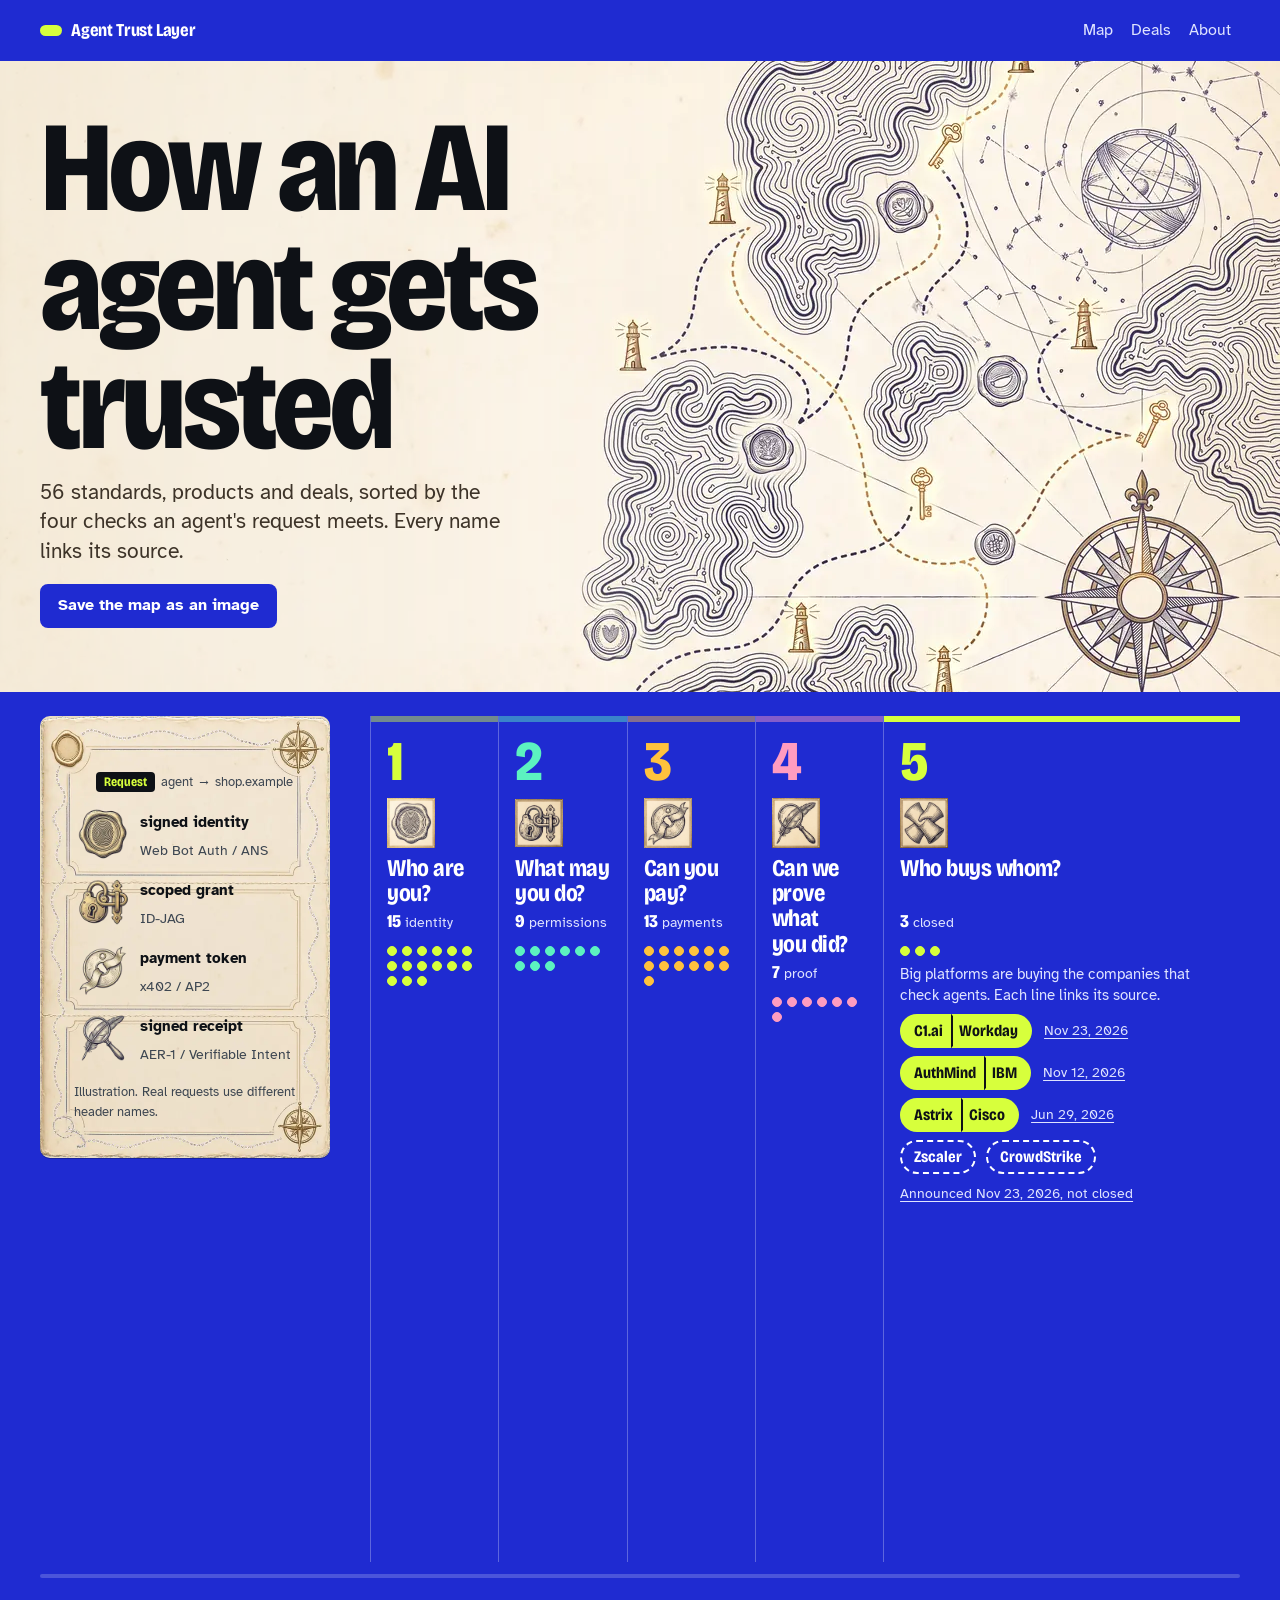
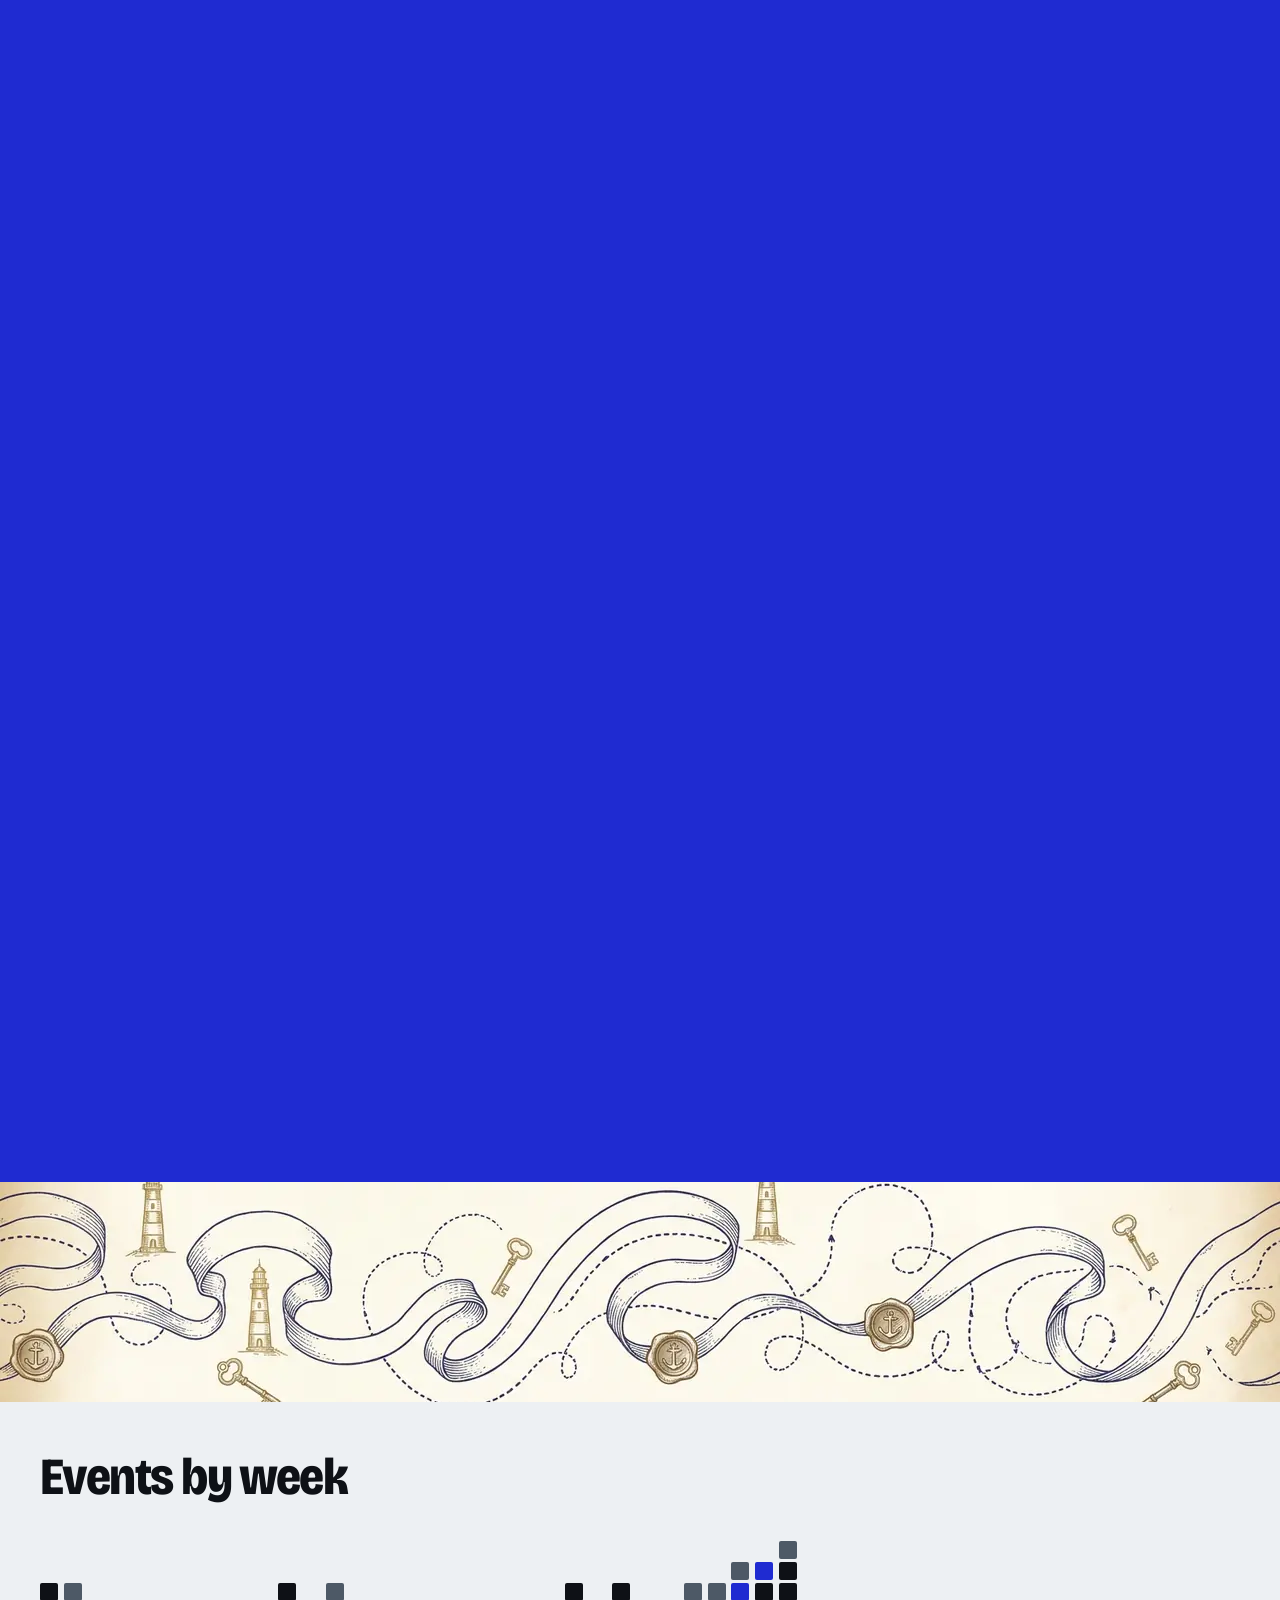
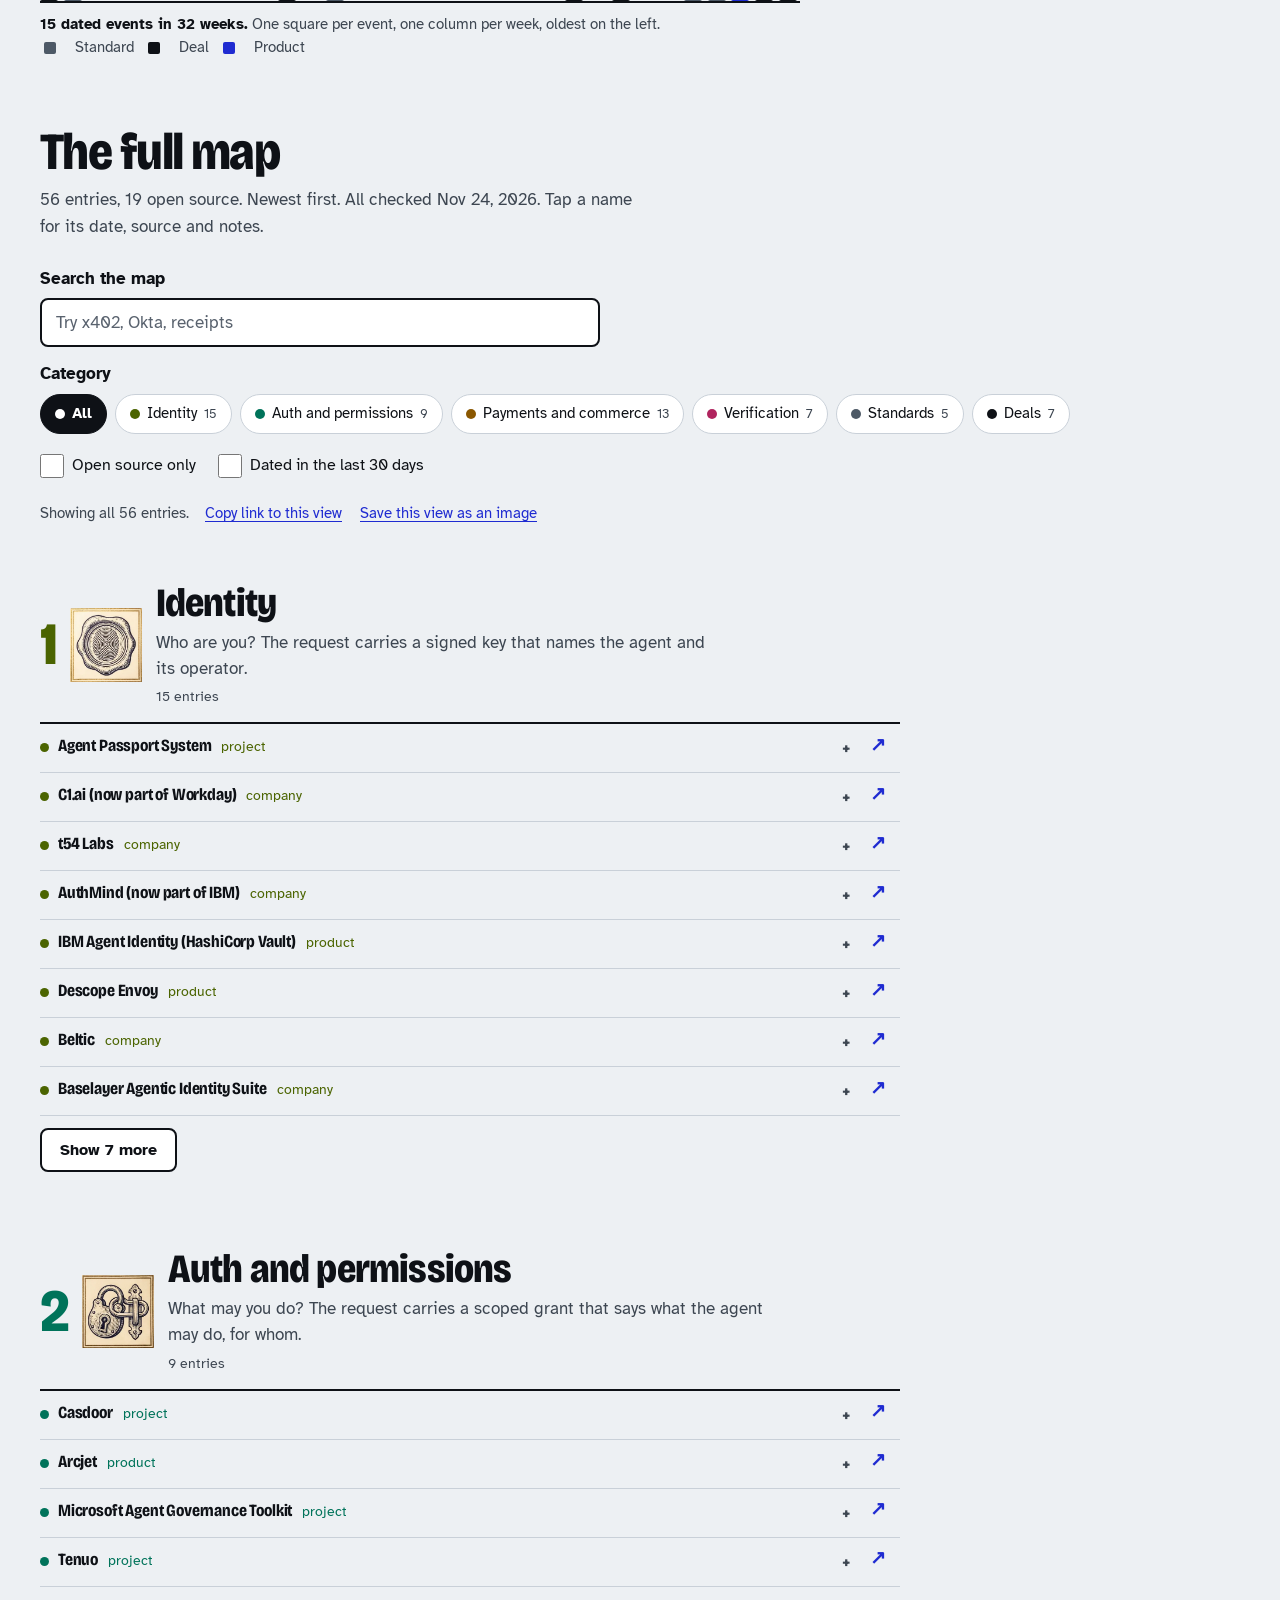
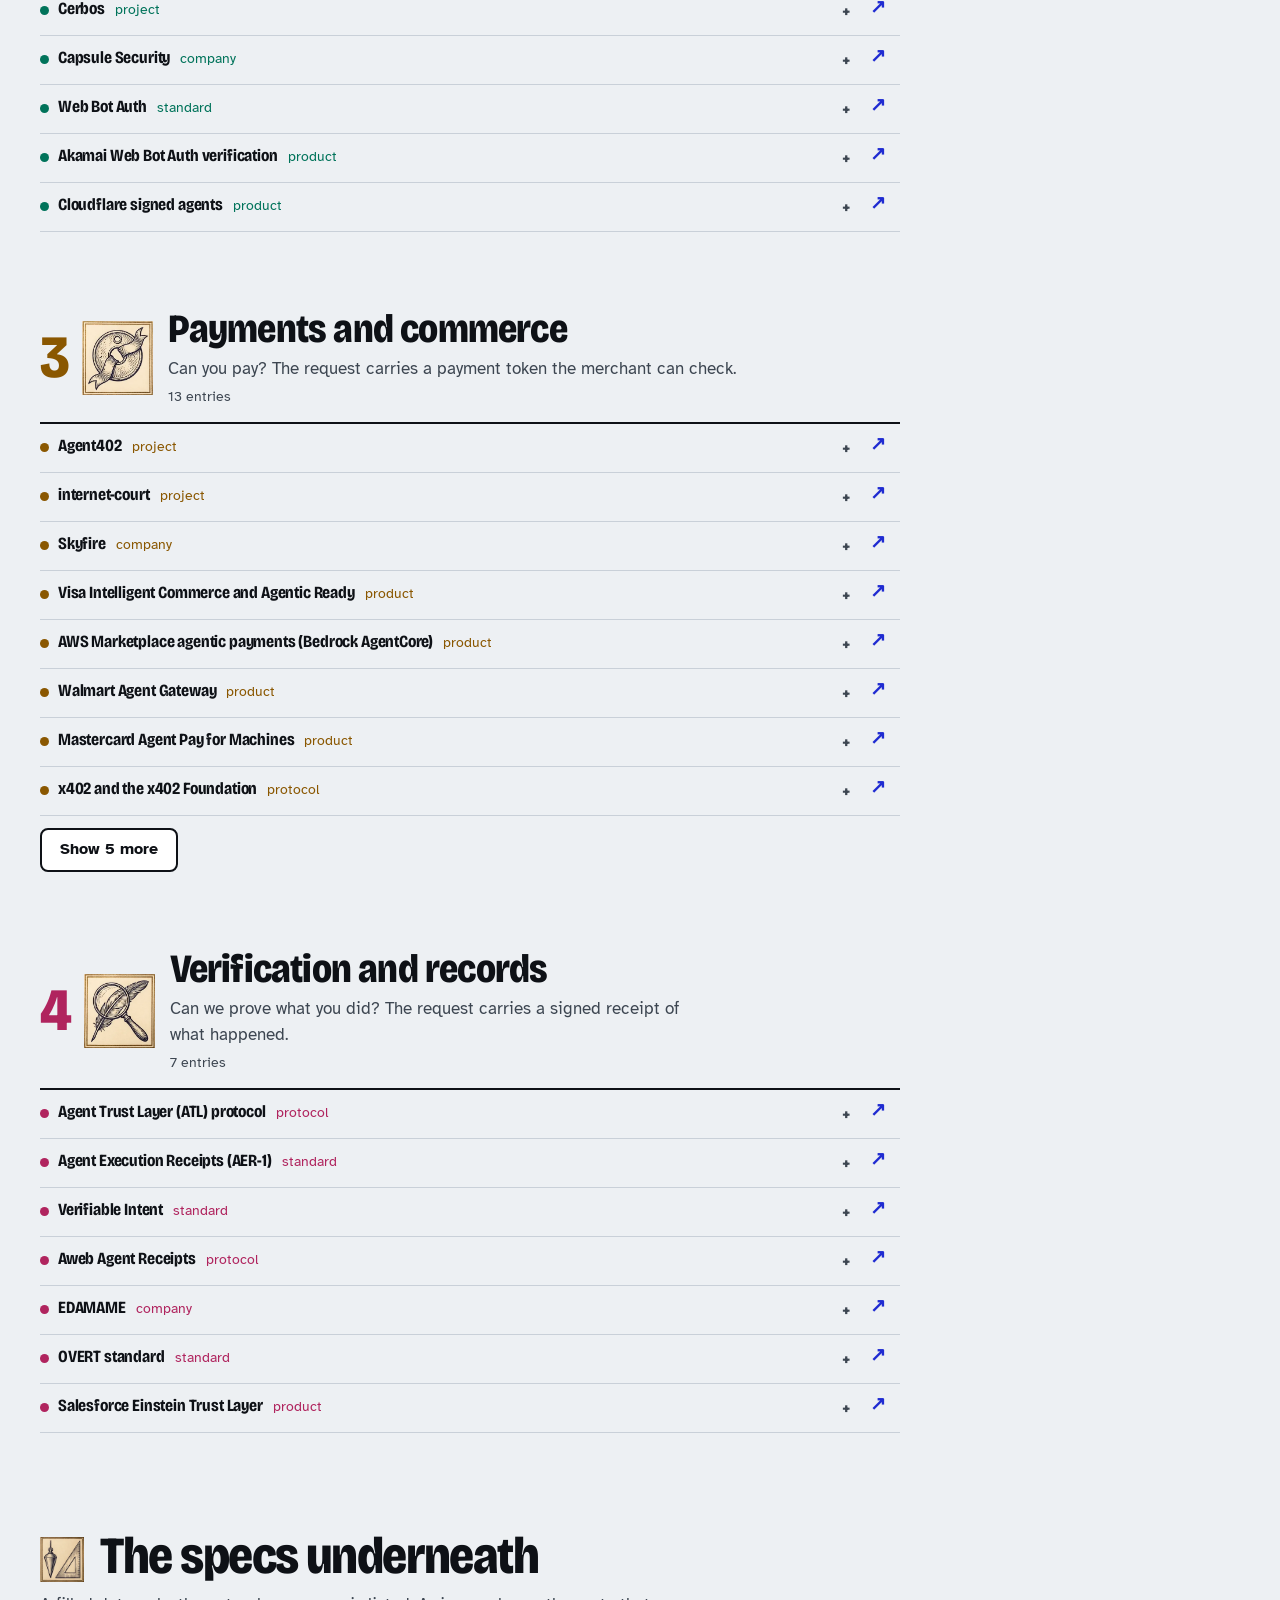
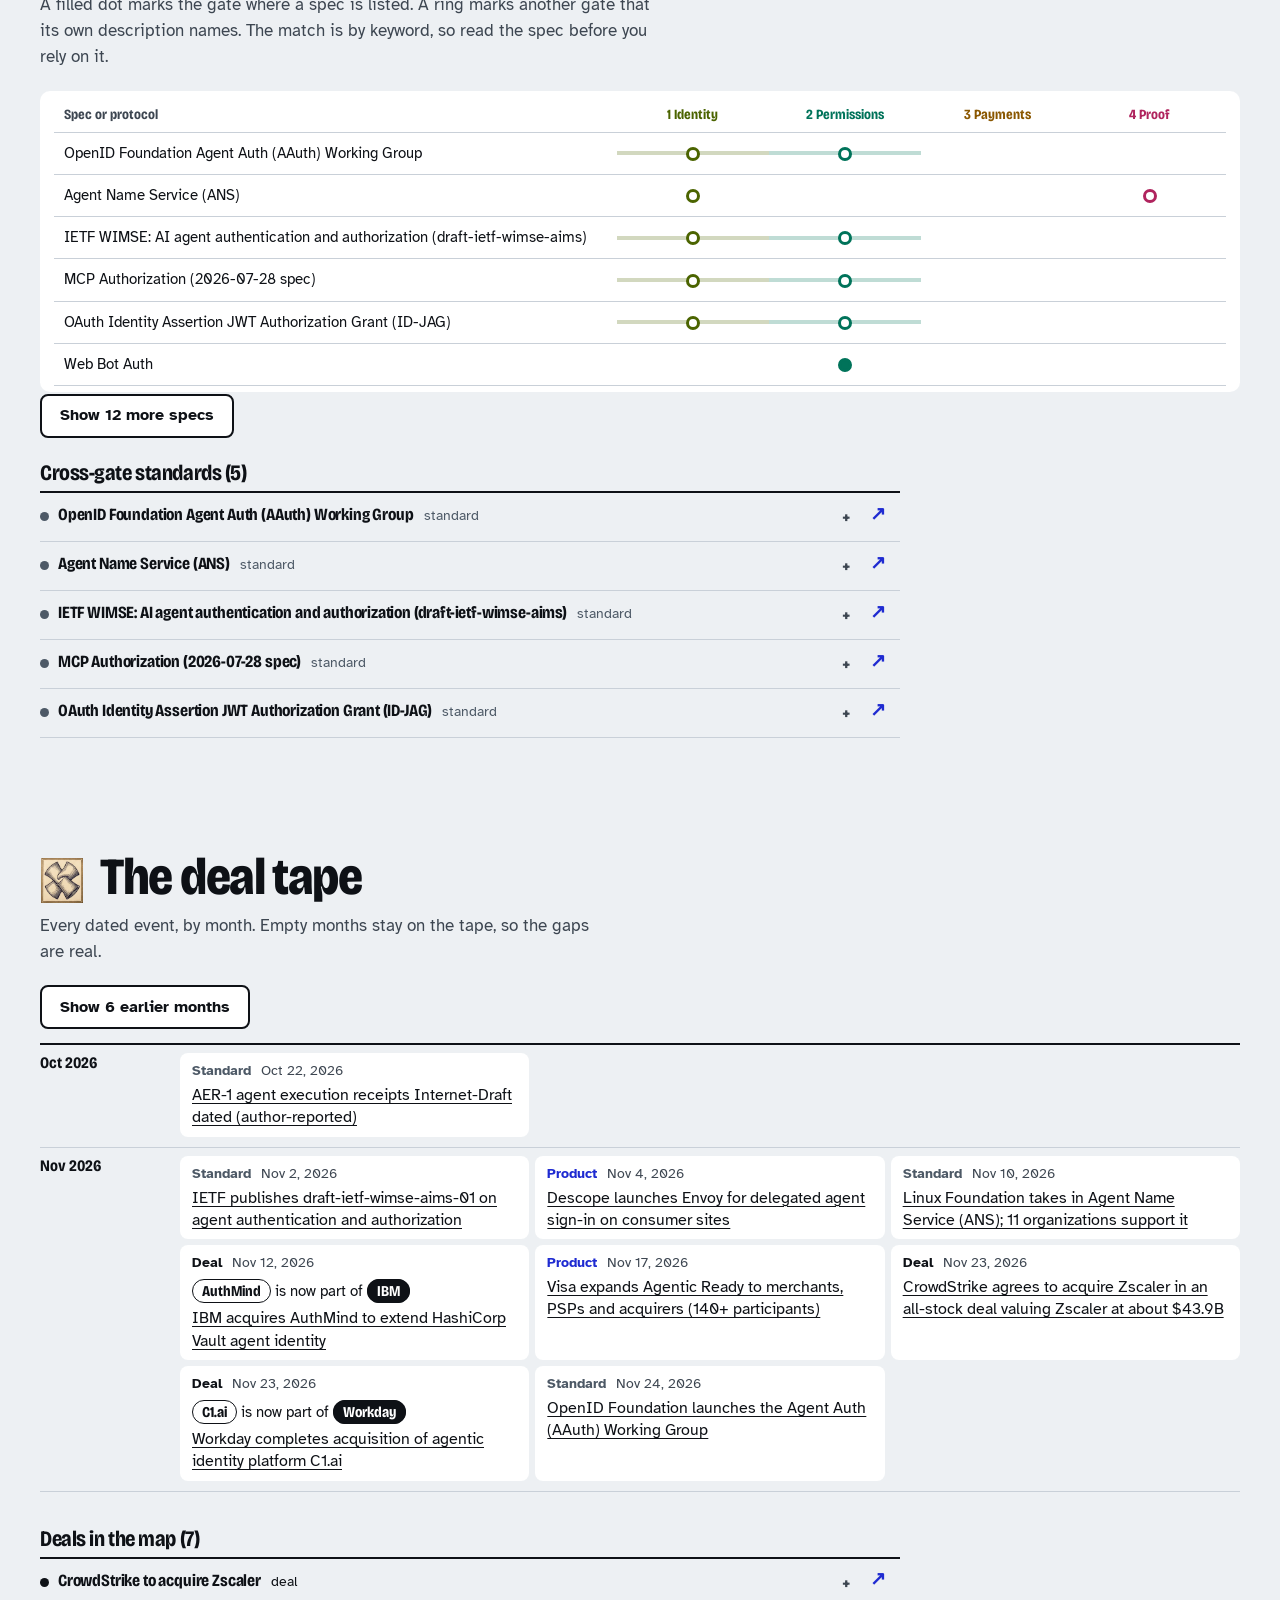
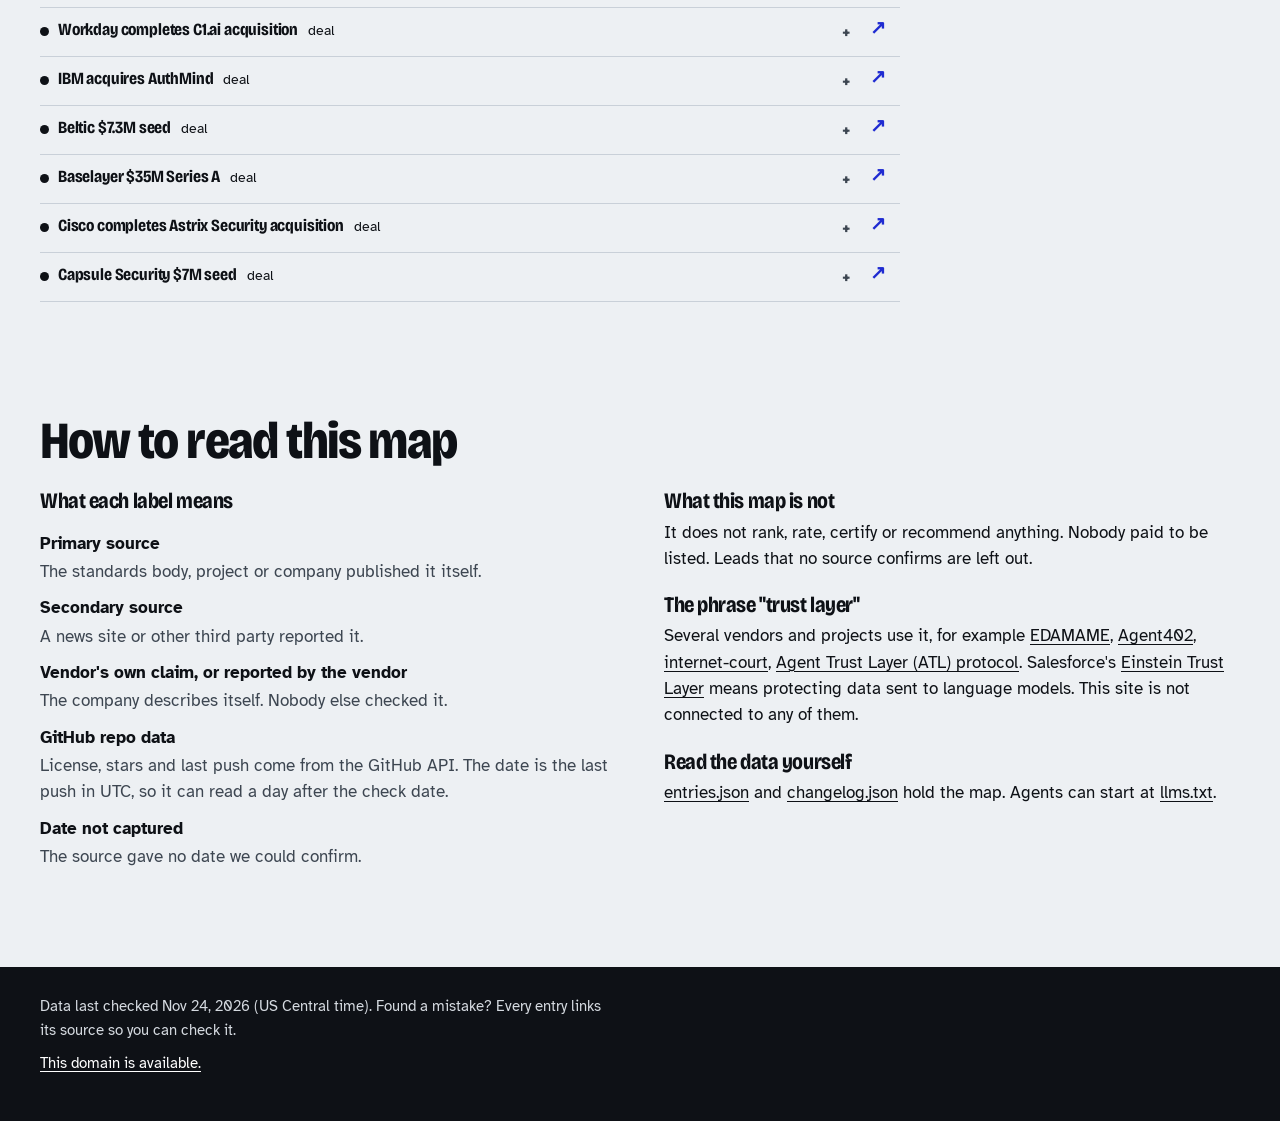
==== docs/index.html @ 21dc94ee "Quality-bar cut: each directory entry is one line (name, short tag, source arrow); dates, notes and " ====
<!doctype html>
<html lang="en">
<head>
<meta charset="utf-8">
<meta name="viewport" content="width=device-width, initial-scale=1">
<link rel="canonical" href="https://agenttrustlayer.com/">
<title>Agent Trust Layer: how an AI agent gets trusted, gate by gate</title>
<meta name="description" content="A sourced, dated map of 56 standards, products, open-source projects and deals for AI agent identity, permissions, payments and verification. Every entry links its source.">
<meta property="og:title" content="Agent Trust Layer: how an AI agent gets trusted">
<meta property="og:description" content="A sourced, dated map of 56 standards, products, open-source projects and deals for AI agent identity, permissions, payments and verification. Every entry links its source.">
<meta property="og:type" content="website">
<meta property="og:url" content="https://agenttrustlayer.com/">
<meta property="og:image" content="https://agenttrustlayer.com/og.jpg">
<meta property="og:image:width" content="1200">
<meta property="og:image:height" content="630">
<meta property="og:image:alt" content="A large ornate brass key lying across a compass rose over a faint chart grid with dotted routes and beacon points.">
<link rel="preload" as="image" href="img/hero.webp" imagesrcset="img/hero-800.webp 800w, img/hero.webp 1280w, img/hero-1920.webp 1920w" imagesizes="100vw">
<meta name="twitter:card" content="summary_large_image">
<meta name="theme-color" content="#1f2bd1">
<link rel="icon" href="data:image/svg+xml,%3Csvg xmlns='http://www.w3.org/2000/svg' viewBox='0 0 16 16'%3E%3Crect width='16' height='16' rx='3' fill='%231f2bd1'/%3E%3Crect x='4' y='6' width='8' height='4' rx='2' fill='%23d7ff3c'/%3E%3C/svg%3E">
<link rel="preload" href="fonts/bricolage.woff2" as="font" type="font/woff2" crossorigin>
<link rel="preload" href="fonts/atkinson-regular.woff2" as="font" type="font/woff2" crossorigin>
<link rel="alternate" type="application/json" href="data/entries.json" title="Map entries">
<link rel="stylesheet" href="style.css">
<script>document.documentElement.classList.add('js');</script>
</head>
<body>
<a class="skip" href="#map">Skip to the full map</a>
<header class="hero">
<nav class="wrap bar" aria-label="Sections"><a class="brand" href="./">Agent Trust Layer</a><span class="navlinks"><a href="#map">Map</a><a href="#deals">Deals</a><a href="#about">About</a></span></nav>
<div class="intro">
<img class="intro-art" src="img/hero.webp" srcset="img/hero-800.webp 800w, img/hero.webp 1280w, img/hero-1920.webp 1920w" sizes="100vw" width="1280" height="714" alt="Antique star-and-sea chart with islands of contour lines, brass keys, wax seals and lighthouses linked by dotted and gold routes, an armillary sphere and compass rose at right." fetchpriority="high" decoding="async">
<div class="wrap intro-copy">
<h1>How an AI agent gets trusted</h1>
<p class="dek">56 standards, products and deals, sorted by the four checks an agent's request meets. Every name links its source.</p>
<p class="hero-cta"><button type="button" class="cardbtn js-card" data-scope="all">Save the map as an image</button></p>
</div>
</div>
<section class="request" id="request" aria-label="One agent request, gate by gate">
<div class="stage" id="stage" data-step="all">
<div class="wrap stage-in">
<div class="ticket" aria-hidden="true">
<p class="t-h"><span class="t-chip">Request</span> <span class="t-path">agent → shop.example</span></p>
<ol class="stamps"><li class="c-id" data-g="1"><img class="s-seal" src="img/seal-identity.webp" width="144" height="144" alt="" decoding="async"><span class="s-k">signed identity</span><span class="s-v">Web Bot Auth / ANS</span></li><li class="c-auth" data-g="2"><img class="s-seal" src="img/seal-grant.webp" width="144" height="144" alt="" decoding="async"><span class="s-k">scoped grant</span><span class="s-v">ID-JAG</span></li><li class="c-pay" data-g="3"><img class="s-seal" src="img/seal-payment.webp" width="144" height="144" alt="" decoding="async"><span class="s-k">payment token</span><span class="s-v">x402 / AP2</span></li><li class="c-ver" data-g="4"><img class="s-seal" src="img/seal-receipt.webp" width="144" height="144" alt="" decoding="async"><span class="s-k">signed receipt</span><span class="s-v">AER-1 / Verifiable Intent</span></li></ol>
<p class="t-note">Illustration. Real requests use different header names.</p>
</div>
<ol class="track">
<li class="g c-id" data-g="1">
<div class="g-head"><span class="g-n" aria-hidden="true">1</span><img class="g-emblem" src="img/emblem-identity.webp" width="48" height="50" alt="" decoding="async"><h2 class="g-q">Who are you?</h2><span class="g-count"><b>15</b> <span>identity</span></span></div>
<ul class="g-dots" aria-hidden="true"><li></li><li></li><li></li><li></li><li></li><li></li><li></li><li></li><li></li><li></li><li></li><li></li><li></li><li></li><li></li></ul>
<div class="g-more"><div class="g-inner">
<p class="g-carry">The request now carries a signed key that names the agent and its operator, for example <a href="#e-web-bot-auth">Web Bot Auth</a> or <a href="#e-agent-name-service-ans">ANS</a>.</p>
<ul class="g-names"><li style="--i:0"><a href="#e-agent-passport-system">Agent Passport System</a></li><li style="--i:1"><a href="#e-c1-ai-now-part-of-workday">C1.ai</a></li><li style="--i:2"><a href="#e-t54-labs">t54 Labs</a></li><li style="--i:3"><a href="#e-authmind-now-part-of-ibm">AuthMind</a></li><li style="--i:4"><a href="#e-ibm-agent-identity-hashicorp-vault">IBM Agent Identity (HashiCorp Vault)</a></li><li style="--i:5"><a href="#e-descope-envoy">Descope Envoy</a></li><li style="--i:6"><a href="#e-beltic">Beltic</a></li><li style="--i:7"><a href="#e-baselayer-agentic-identity-suite">Baselayer Agentic Identity Suite</a></li><li style="--i:8"><a href="#e-astrix-security-now-part-of-cisco">Astrix Security</a></li><li style="--i:9"><a href="#e-solana-agent-registry">Solana Agent Registry</a></li><li style="--i:10"><a href="#e-accountable-agents-framework-aaf">Accountable Agents Framework (AAF)</a></li><li style="--i:11"><a href="#e-agntcy">AGNTCY</a></li><li style="--i:12"><a href="#e-erc-8004-trustless-agents">ERC-8004: Trustless Agents</a></li><li style="--i:13"><a href="#e-kyapay-skyfire">KYAPay (Skyfire)</a></li><li style="--i:14"><a href="#e-okta-for-ai-agents-and-cross-app-access-xaa">Okta for AI Agents and Cross App Access (XAA)</a></li></ul>
</div></div></li>
<li class="g c-auth" data-g="2">
<div class="g-head"><span class="g-n" aria-hidden="true">2</span><img class="g-emblem" src="img/emblem-permissions.webp" width="48" height="50" alt="" decoding="async"><h2 class="g-q">What may you do?</h2><span class="g-count"><b>9</b> <span>permissions</span></span></div>
<ul class="g-dots" aria-hidden="true"><li></li><li></li><li></li><li></li><li></li><li></li><li></li><li></li><li></li></ul>
<div class="g-more"><div class="g-inner">
<p class="g-carry">The request now carries a scoped grant that says what the agent may do, for whom, for example <a href="#e-oauth-identity-assertion-jwt-authorization-grant-id-jag">ID-JAG</a>.</p>
<ul class="g-names"><li style="--i:0"><a href="#e-casdoor">Casdoor</a></li><li style="--i:1"><a href="#e-arcjet">Arcjet</a></li><li style="--i:2"><a href="#e-microsoft-agent-governance-toolkit">Microsoft Agent Governance Toolkit</a></li><li style="--i:3"><a href="#e-tenuo">Tenuo</a></li><li style="--i:4"><a href="#e-cerbos">Cerbos</a></li><li style="--i:5"><a href="#e-capsule-security">Capsule Security</a></li><li style="--i:6"><a href="#e-web-bot-auth">Web Bot Auth</a></li><li style="--i:7"><a href="#e-akamai-web-bot-auth-verification">Akamai Web Bot Auth verification</a></li><li style="--i:8"><a href="#e-cloudflare-signed-agents">Cloudflare signed agents</a></li></ul>
</div></div></li>
<li class="g c-pay" data-g="3">
<div class="g-head"><span class="g-n" aria-hidden="true">3</span><img class="g-emblem" src="img/emblem-payments.webp" width="48" height="50" alt="" decoding="async"><h2 class="g-q">Can you pay?</h2><span class="g-count"><b>13</b> <span>payments</span></span></div>
<ul class="g-dots" aria-hidden="true"><li></li><li></li><li></li><li></li><li></li><li></li><li></li><li></li><li></li><li></li><li></li><li></li><li></li></ul>
<div class="g-more"><div class="g-inner">
<p class="g-carry">The request now carries a payment token the merchant can check, for example <a href="#e-x402-and-the-x402-foundation">x402</a> or <a href="#e-agent-payments-protocol-ap2">AP2</a>.</p>
<ul class="g-names"><li style="--i:0"><a href="#e-agent402">Agent402</a></li><li style="--i:1"><a href="#e-internet-court">internet-court</a></li><li style="--i:2"><a href="#e-skyfire">Skyfire</a></li><li style="--i:3"><a href="#e-visa-intelligent-commerce-and-agentic-ready">Visa Intelligent Commerce and Agentic Ready</a></li><li style="--i:4"><a href="#e-aws-marketplace-agentic-payments-bedrock-agentcore">AWS Marketplace agentic payments (Bedrock AgentCore)</a></li><li style="--i:5"><a href="#e-walmart-agent-gateway">Walmart Agent Gateway</a></li><li style="--i:6"><a href="#e-mastercard-agent-pay-for-machines">Mastercard Agent Pay for Machines</a></li><li style="--i:7"><a href="#e-x402-and-the-x402-foundation">x402 and the x402 Foundation</a></li><li style="--i:8"><a href="#e-agent-payments-protocol-ap2">Agent Payments Protocol (AP2)</a></li><li style="--i:9"><a href="#e-visa-trusted-agent-protocol">Visa Trusted Agent Protocol</a></li><li style="--i:10"><a href="#e-mastercard-agent-pay">Mastercard Agent Pay</a></li><li style="--i:11"><a href="#e-agentic-commerce-protocol-acp">Agentic Commerce Protocol (ACP)</a></li><li style="--i:12"><a href="#e-stripe-shared-payment-tokens">Stripe Shared Payment Tokens</a></li></ul>
</div></div></li>
<li class="g c-ver" data-g="4">
<div class="g-head"><span class="g-n" aria-hidden="true">4</span><img class="g-emblem" src="img/emblem-verification.webp" width="48" height="50" alt="" decoding="async"><h2 class="g-q">Can we prove what you did?</h2><span class="g-count"><b>7</b> <span>proof</span></span></div>
<ul class="g-dots" aria-hidden="true"><li></li><li></li><li></li><li></li><li></li><li></li><li></li></ul>
<div class="g-more"><div class="g-inner">
<p class="g-carry">The request now carries a signed receipt of what happened, for example <a href="#e-agent-execution-receipts-aer-1">AER-1</a> or <a href="#e-verifiable-intent">Verifiable Intent</a>.</p>
<ul class="g-names"><li style="--i:0"><a href="#e-agent-trust-layer-atl-protocol">Agent Trust Layer (ATL) protocol</a></li><li style="--i:1"><a href="#e-agent-execution-receipts-aer-1">Agent Execution Receipts (AER-1)</a></li><li style="--i:2"><a href="#e-verifiable-intent">Verifiable Intent</a></li><li style="--i:3"><a href="#e-aweb-agent-receipts">Aweb Agent Receipts</a></li><li style="--i:4"><a href="#e-edamame">EDAMAME</a></li><li style="--i:5"><a href="#e-overt-standard">OVERT standard</a></li><li style="--i:6"><a href="#e-salesforce-einstein-trust-layer">Salesforce Einstein Trust Layer</a></li></ul>
</div></div></li>
<li class="g g-deal" data-g="5">
<div class="g-head"><span class="g-n" aria-hidden="true">5</span><img class="g-emblem" src="img/emblem-deals.webp" width="48" height="50" alt="" decoding="async"><h2 class="g-q">Who buys whom?</h2><span class="g-count"><b>3</b> <span>closed</span></span></div>
<ul class="g-dots" aria-hidden="true"><li></li><li></li><li></li></ul>
<div class="g-more"><div class="g-inner">
<p class="g-carry">Big platforms are buying the companies that check agents. Each line links its source.</p>
<ol class="merges"><li style="--i:0"><span class="m-pair"><span class="m-from">C1.ai</span><span class="m-to">Workday</span></span><a class="m-src" href="https://newsroom.workday.com/2026-11-23-Workday-Completes-Acquisition-of-C1-ai" rel="noopener">Nov 23, 2026<span class="vh">: Workday completes acquisition of agentic identity platform C1.ai</span></a></li><li style="--i:1"><span class="m-pair"><span class="m-from">AuthMind</span><span class="m-to">IBM</span></span><a class="m-src" href="https://newsroom.ibm.com/blog-ibm-advances-agent-identity-security-with-new-vault-capabilities" rel="noopener">Nov 12, 2026<span class="vh">: IBM acquires AuthMind to extend HashiCorp Vault agent identity</span></a></li><li style="--i:2"><span class="m-pair"><span class="m-from">Astrix</span><span class="m-to">Cisco</span></span><a class="m-src" href="https://nhigovernance.com/news/2026/cisco-astrix-and-sailpoint-entro-close-on-same-day.html" rel="noopener">Jun 29, 2026<span class="vh">: Cisco closes its acquisition of Astrix Security</span></a></li>
<li class="pending"><span class="m-pair"><span class="m-from">Zscaler</span><span class="m-to">CrowdStrike</span></span><a class="m-src" href="https://www.crowdstrike.com/en-us/press-releases/crowdstrike-to-acquire-zscaler-bringing-network-security-and-zero-trust-to-the-falcon-platform/" rel="noopener">Announced Nov 23, 2026, not closed<span class="vh">: CrowdStrike agrees to acquire Zscaler in an all-stock deal valuing Zscaler at about $43.9B</span></a></li></ol>
</div></div></li>
</ol>
<div class="meter" aria-hidden="true"><span></span></div>
</div>
</div>
<div class="steps" aria-hidden="true"><div class="step" data-step="1"></div><div class="step" data-step="2"></div><div class="step" data-step="3"></div><div class="step" data-step="4"></div><div class="step" data-step="5"></div></div>
</section>
</header>

<div class="map-banner-wrap">
<img class="map-banner" src="img/banner.webp" srcset="img/banner-800.webp 800w, img/banner.webp 1280w, img/banner-1600.webp 1584w" sizes="100vw" width="1280" height="364" alt="A ribbon of dotted sea routes winding past tiny lighthouses, brass keys and anchor wax seals on cream vellum." loading="lazy" decoding="async">
</div>

<main id="map">
<section class="wrap week" aria-labelledby="week-h">
<h2 id="week-h">Events by week</h2>
<figure class="pace">
<ol class="weeks" aria-hidden="true"><li><span class="sq c-deal"></span></li><li><span class="sq c-std"></span></li><li></li><li></li><li></li><li></li><li></li><li></li><li></li><li></li><li><span class="sq c-deal"></span></li><li></li><li><span class="sq c-std"></span></li><li></li><li></li><li></li><li></li><li></li><li></li><li></li><li></li><li></li><li><span class="sq c-deal"></span></li><li></li><li><span class="sq c-deal"></span></li><li></li><li></li><li><span class="sq c-std"></span></li><li><span class="sq c-std"></span></li><li><span class="sq c-prod"></span><span class="sq c-std"></span></li><li><span class="sq c-deal"></span><span class="sq c-prod"></span></li><li><span class="sq c-deal"></span><span class="sq c-deal"></span><span class="sq c-std"></span></li></ol>
<figcaption><b>15 dated events in 32 weeks.</b> One square per event, one column per week, oldest on the left. <span class="legend"><span class="sq c-std"></span>Standard <span class="sq c-deal"></span>Deal <span class="sq c-prod"></span>Product</span></figcaption>
</figure>
</section>

<div class="wrap full-h"><h2>The full map</h2><p class="lede">56 entries, 19 open source. Newest first. All checked Nov 24, 2026. Tap a name for its date, source and notes.</p></div>
<form class="wrap tools" role="search" aria-label="Filter the map" onsubmit="return false">
<div class="search"><label for="q">Search the map</label><input id="q" name="q" type="search" autocomplete="off" placeholder="Try x402, Okta, receipts"></div>
<fieldset class="chips"><legend>Category</legend>
<label class="chip on"><input type="radio" name="cat" value="" checked> All</label>
<label class="chip c-id"><input type="radio" name="cat" value="identity"> Identity <span class="n">15</span></label>
<label class="chip c-auth"><input type="radio" name="cat" value="auth/permissions"> Auth and permissions <span class="n">9</span></label>
<label class="chip c-pay"><input type="radio" name="cat" value="payments/commerce"> Payments and commerce <span class="n">13</span></label>
<label class="chip c-ver"><input type="radio" name="cat" value="verification"> Verification <span class="n">7</span></label>
<label class="chip c-std"><input type="radio" name="cat" value="standards"> Standards <span class="n">5</span></label>
<label class="chip c-deal"><input type="radio" name="cat" value="deals"> Deals <span class="n">7</span></label>
</fieldset>
<div class="toggles">
<label class="tog"><input type="checkbox" name="os" value="1"> Open source only</label>
<label class="tog"><input type="checkbox" name="recent" value="1"> Dated in the last 30 days</label>
</div>
<p class="status"><span id="status" aria-live="polite">Showing all 56 entries.</span> <button type="button" class="linkbtn" id="share">Copy link to this view</button> <button type="button" class="linkbtn js-card" data-scope="view">Save this view as an image</button> <button type="button" class="linkbtn js-clear" hidden>Clear filters</button></p>
<div class="none-all" id="none-all" hidden><img class="empty-chart" src="img/empty-chart-440.webp" srcset="img/empty-chart-440.webp 440w, img/empty-chart-1024.webp 1024w" sizes="(min-width: 700px) 160px, 30vw" width="1024" height="1024" alt="A small compass at rest on a cream chart, with a dotted course and no compass letters." decoding="async"><p>Nothing matches <b id="none-q"></b>. Check the spelling or <button type="button" class="linkbtn js-clear">clear filters</button>.</p></div>
</form>

<div class="wrap gates">
<section class="gate c-id" id="gate-1" data-gate="1" aria-labelledby="gate-1-h">
<div class="gate-head"><p class="gate-num" aria-hidden="true">1</p><img class="gate-emblem" src="img/emblem-identity.webp" width="72" height="74" alt="" decoding="async"><div><h2 id="gate-1-h">Identity</h2>
<p class="gate-sub">Who are you? The request carries a signed key that names the agent and its operator.</p>
<p class="count" aria-live="polite"><span class="shown">15</span> entries</p></div></div>
<ol class="entries " id="list-1" data-cap="8"><li class="entry c-id" id="e-agent-passport-system" data-cat="identity" data-os="1" data-day="2026-11-24" data-text="agent passport system open protocol and typescript sdk for agent identity, scoped delegation, enforcement before the action and signed receipts. project identity date is last push (github api, read 2026-11-24). apache-2.0, 67 stars. github repo data">
<details><summary><span class="e-name">Agent Passport System</span> <span class="e-kind">project</span></summary>
<div class="e-body"><p>Open protocol and TypeScript SDK for agent identity, scoped delegation, enforcement before the action and signed receipts.</p><p class="e-note"><b>Note.</b> Date is last push (GitHub API, read 2026-11-24). Apache-2.0, 67 stars.</p>
<p class="e-meta"><span class="when">Dated Nov 24, 2026</span><span>checked Nov 24, 2026</span><a class="src" href="https://github.com/agent-passport-system/agent-passport-system" rel="noopener">GitHub repo data<span class="vh">, source on github.com</span></a><span class="tag tag-os">Open source</span></p>
<p class="e-links"><a href="https://agent-passport.org/" rel="noopener">Project page (agent-passport.org)</a> <span class="sep" aria-hidden="true">/</span> <a href="#e-agent-passport-system" class="permalink" data-id="agent-passport-system">Link to this entry</a></p></div></details>
<a class="e-ico" href="https://github.com/agent-passport-system/agent-passport-system" rel="noopener" aria-label="Source for Agent Passport System, on github.com"><span aria-hidden="true">↗</span></a></li>
<li class="entry c-id" id="e-c1-ai-now-part-of-workday" data-cat="identity" data-os="0" data-day="2026-11-23" data-text="c1.ai (now part of workday) agentic identity platform for people and ai agents; workday completed its acquisition on nov 23, 2026. company identity  primary source">
<details><summary><span class="e-name">C1.ai (now part of Workday)</span> <span class="e-kind">company</span></summary>
<div class="e-body"><p>Agentic identity platform for people and AI agents; Workday completed its acquisition on Nov 23, 2026.</p>
<p class="e-meta"><span class="when">Dated Nov 23, 2026</span><span>checked Nov 24, 2026</span><a class="src" href="https://newsroom.workday.com/2026-11-23-Workday-Completes-Acquisition-of-C1-ai" rel="noopener">Primary source<span class="vh">, source on newsroom.workday.com</span></a><span class="tag">Not open source</span></p>
<p class="e-links"><a href="#e-c1-ai-now-part-of-workday" class="permalink" data-id="c1-ai-now-part-of-workday">Link to this entry</a></p></div></details>
<a class="e-ico" href="https://newsroom.workday.com/2026-11-23-Workday-Completes-Acquisition-of-C1-ai" rel="noopener" aria-label="Source for C1.ai (now part of Workday), on newsroom.workday.com"><span aria-hidden="true">↗</span></a></li>
<li class="entry c-id" id="e-t54-labs" data-cat="identity" data-os="0" data-day="2026-11-22" data-text="t54 labs identity, risk and compliance infrastructure for agents that transact; reported $5m seed (feb 2026) co-led by anagram, pl capital and franklin templeton. company identity funding details come from the wetheflywheel survey, which says it checked each round against the announcement; the primary announcement was not opened. secondary source">
<details><summary><span class="e-name">t54 Labs</span> <span class="e-kind">company</span></summary>
<div class="e-body"><p>Identity, risk and compliance infrastructure for agents that transact; reported $5M seed (Feb 2026) co-led by Anagram, PL Capital and Franklin Templeton.</p><p class="e-note"><b>Note.</b> Funding details come from the wetheflywheel survey, which says it checked each round against the announcement; the primary announcement was not opened.</p>
<p class="e-meta"><span class="when">Dated Nov 22, 2026</span><span>checked Nov 24, 2026</span><a class="src" href="https://wetheflywheel.com/en/agentic-commerce/know-your-agent/" rel="noopener">Secondary source<span class="vh">, source on wetheflywheel.com</span></a><span class="tag">Not open source</span></p>
<p class="e-links"><a href="https://www.t54.ai/" rel="noopener">Project page (t54.ai)</a> <span class="sep" aria-hidden="true">/</span> <a href="#e-t54-labs" class="permalink" data-id="t54-labs">Link to this entry</a></p></div></details>
<a class="e-ico" href="https://wetheflywheel.com/en/agentic-commerce/know-your-agent/" rel="noopener" aria-label="Source for t54 Labs, on wetheflywheel.com"><span aria-hidden="true">↗</span></a></li>
<li class="entry c-id" id="e-authmind-now-part-of-ibm" data-cat="identity" data-os="0" data-day="2026-11-12" data-text="authmind (now part of ibm) identity observability company that maps how human, machine and agent identities use credentials; acquired by ibm in november 2026. company identity  primary source">
<details><summary><span class="e-name">AuthMind (now part of IBM)</span> <span class="e-kind">company</span></summary>
<div class="e-body"><p>Identity observability company that maps how human, machine and agent identities use credentials; acquired by IBM in November 2026.</p>
<p class="e-meta"><span class="when">Dated Nov 12, 2026</span><span>checked Nov 24, 2026</span><a class="src" href="https://www.authmind.com/blogs/authmind-joins-ibm-to-build-the-future-of-agentic-ai-identity-security" rel="noopener">Primary source<span class="vh">, source on authmind.com</span></a><span class="tag">Not open source</span></p>
<p class="e-links"><a href="https://www.authmind.com/" rel="noopener">Project page (authmind.com)</a> <span class="sep" aria-hidden="true">/</span> <a href="#e-authmind-now-part-of-ibm" class="permalink" data-id="authmind-now-part-of-ibm">Link to this entry</a></p></div></details>
<a class="e-ico" href="https://www.authmind.com/blogs/authmind-joins-ibm-to-build-the-future-of-agentic-ai-identity-security" rel="noopener" aria-label="Source for AuthMind (now part of IBM), on authmind.com"><span aria-hidden="true">↗</span></a></li>
<li class="entry c-id" id="e-ibm-agent-identity-hashicorp-vault" data-cat="identity" data-os="0" data-day="2026-11-12" data-text="ibm agent identity (hashicorp vault) ibm&#39;s approach to registering agents, delegating authority, authorizing access and auditing agent actions on hashicorp vault, extended by the authmind acquisition. product identity  primary source">
<details><summary><span class="e-name">IBM Agent Identity (HashiCorp Vault)</span> <span class="e-kind">product</span></summary>
<div class="e-body"><p>IBM&#39;s approach to registering agents, delegating authority, authorizing access and auditing agent actions on HashiCorp Vault, extended by the AuthMind acquisition.</p>
<p class="e-meta"><span class="when">Dated Nov 12, 2026</span><span>checked Nov 24, 2026</span><a class="src" href="https://newsroom.ibm.com/blog-ibm-advances-agent-identity-security-with-new-vault-capabilities" rel="noopener">Primary source<span class="vh">, source on newsroom.ibm.com</span></a><span class="tag">Not open source</span></p>
<p class="e-links"><a href="#e-ibm-agent-identity-hashicorp-vault" class="permalink" data-id="ibm-agent-identity-hashicorp-vault">Link to this entry</a></p></div></details>
<a class="e-ico" href="https://newsroom.ibm.com/blog-ibm-advances-agent-identity-security-with-new-vault-capabilities" rel="noopener" aria-label="Source for IBM Agent Identity (HashiCorp Vault), on newsroom.ibm.com"><span aria-hidden="true">↗</span></a></li>
<li class="entry c-id" id="e-descope-envoy" data-cat="identity" data-os="0" data-day="2026-11-04" data-text="descope envoy delegated sign-in path for personal ai agents on consumer sites, with granular permissions and out-of-band approval; launch partners include gofundme, you.com, goodrx and composio. product identity  primary source">
<details><summary><span class="e-name">Descope Envoy</span> <span class="e-kind">product</span></summary>
<div class="e-body"><p>Delegated sign-in path for personal AI agents on consumer sites, with granular permissions and out-of-band approval; launch partners include GoFundMe, You.com, GoodRx and Composio.</p>
<p class="e-meta"><span class="when">Dated Nov 4, 2026</span><span>checked Nov 24, 2026</span><a class="src" href="https://www.descope.com/press-release/envoy" rel="noopener">Primary source<span class="vh">, source on descope.com</span></a><span class="tag">Not open source</span></p>
<p class="e-links"><a href="#e-descope-envoy" class="permalink" data-id="descope-envoy">Link to this entry</a></p></div></details>
<a class="e-ico" href="https://www.descope.com/press-release/envoy" rel="noopener" aria-label="Source for Descope Envoy, on descope.com"><span aria-hidden="true">↗</span></a></li>
<li class="entry c-id" id="e-beltic" data-cat="identity" data-os="0" data-day="2026-09-30" data-text="beltic know your agent platform that verifies agents visiting a business and checks actions against the business&#39;s rules; $7.3m seed led by norwest. company identity  primary source">
<details><summary><span class="e-name">Beltic</span> <span class="e-kind">company</span></summary>
<div class="e-body"><p>Know Your Agent platform that verifies agents visiting a business and checks actions against the business&#39;s rules; $7.3M seed led by Norwest.</p>
<p class="e-meta"><span class="when">Dated Sep 30, 2026</span><span>checked Nov 24, 2026</span><a class="src" href="https://www.streetinsider.com/PRNewswire/Beltic+Emerges+from+Stealth+to+Secure+Autonomous+Agent+Transactions+at+Scale/27126763.html" rel="noopener">Primary source<span class="vh">, source on streetinsider.com</span></a><span class="tag">Not open source</span></p>
<p class="e-links"><a href="https://www.beltic.com/" rel="noopener">Project page (beltic.com)</a> <span class="sep" aria-hidden="true">/</span> <a href="#e-beltic" class="permalink" data-id="beltic">Link to this entry</a></p></div></details>
<a class="e-ico" href="https://www.streetinsider.com/PRNewswire/Beltic+Emerges+from+Stealth+to+Secure+Autonomous+Agent+Transactions+at+Scale/27126763.html" rel="noopener" aria-label="Source for Beltic, on streetinsider.com"><span aria-hidden="true">↗</span></a></li>
<li class="entry c-id" id="e-baselayer-agentic-identity-suite" data-cat="identity" data-os="0" data-day="2026-09-22" data-text="baselayer agentic identity suite business-identity company that added know your agent, counterparty verification and a trusted registry for agents; raised a $35m series a led by m13. company identity  primary source">
<details><summary><span class="e-name">Baselayer Agentic Identity Suite</span> <span class="e-kind">company</span></summary>
<div class="e-body"><p>Business-identity company that added Know Your Agent, Counterparty Verification and a Trusted Registry for agents; raised a $35M Series A led by M13.</p>
<p class="e-meta"><span class="when">Dated Sep 22, 2026</span><span>checked Nov 24, 2026</span><a class="src" href="https://news.crunchbase.com/ai/verifying-ai-agents-baselayer-35m-raise/" rel="noopener">Primary source<span class="vh">, source on news.crunchbase.com</span></a><span class="tag">Not open source</span></p>
<p class="e-links"><a href="https://baselayer.com/" rel="noopener">Project page (baselayer.com)</a> <span class="sep" aria-hidden="true">/</span> <a href="#e-baselayer-agentic-identity-suite" class="permalink" data-id="baselayer-agentic-identity-suite">Link to this entry</a></p></div></details>
<a class="e-ico" href="https://news.crunchbase.com/ai/verifying-ai-agents-baselayer-35m-raise/" rel="noopener" aria-label="Source for Baselayer Agentic Identity Suite, on news.crunchbase.com"><span aria-hidden="true">↗</span></a></li>
<li class="entry c-id over" id="e-astrix-security-now-part-of-cisco" data-cat="identity" data-os="0" data-day="2026-06-29" data-text="astrix security (now part of cisco) security for ai agents and non-human identities (service accounts, api keys, oauth tokens); acquisition closed by cisco on june 29, 2026. company identity closing date from nhi governance; cisco&#39;s own announcement page (blogs.cisco.com) exists but was not opened. reported price (~$400m, calcalist) is not asserted here. secondary source">
<details><summary><span class="e-name">Astrix Security (now part of Cisco)</span> <span class="e-kind">company</span></summary>
<div class="e-body"><p>Security for AI agents and non-human identities (service accounts, API keys, OAuth tokens); acquisition closed by Cisco on June 29, 2026.</p><p class="e-note"><b>Note.</b> Closing date from NHI Governance; Cisco&#39;s own announcement page (blogs.cisco.com) exists but was not opened. Reported price (~$400M, Calcalist) is not asserted here.</p>
<p class="e-meta"><span class="when">Dated Jun 29, 2026</span><span>checked Nov 24, 2026</span><a class="src" href="https://nhigovernance.com/news/2026/cisco-astrix-and-sailpoint-entro-close-on-same-day.html" rel="noopener">Secondary source<span class="vh">, source on nhigovernance.com</span></a><span class="tag">Not open source</span></p>
<p class="e-links"><a href="https://astrix.security/" rel="noopener">Project page (astrix.security)</a> <span class="sep" aria-hidden="true">/</span> <a href="#e-astrix-security-now-part-of-cisco" class="permalink" data-id="astrix-security-now-part-of-cisco">Link to this entry</a></p></div></details>
<a class="e-ico" href="https://nhigovernance.com/news/2026/cisco-astrix-and-sailpoint-entro-close-on-same-day.html" rel="noopener" aria-label="Source for Astrix Security (now part of Cisco), on nhigovernance.com"><span aria-hidden="true">↗</span></a></li>
<li class="entry c-id over" id="e-solana-agent-registry" data-cat="identity" data-os="1" data-day="2026-03-03" data-text="solana agent registry solana&#39;s implementation of erc-8004 identity, reputation and verification registries for agents. project identity reported by chaincatcher via kucoin; primary solana post not opened. secondary source">
<details><summary><span class="e-name">Solana Agent Registry</span> <span class="e-kind">project</span></summary>
<div class="e-body"><p>Solana&#39;s implementation of ERC-8004 identity, reputation and verification registries for agents.</p><p class="e-note"><b>Note.</b> Reported by ChainCatcher via KuCoin; primary Solana post not opened.</p>
<p class="e-meta"><span class="when">Dated Mar 3, 2026</span><span>checked Nov 24, 2026</span><a class="src" href="https://www.kucoin.com/news/flash/solana-launches-ai-agent-trust-layer-agent-registry" rel="noopener">Secondary source<span class="vh">, source on kucoin.com</span></a><span class="tag tag-os">Open source</span></p>
<p class="e-links"><a href="#e-solana-agent-registry" class="permalink" data-id="solana-agent-registry">Link to this entry</a></p></div></details>
<a class="e-ico" href="https://www.kucoin.com/news/flash/solana-launches-ai-agent-trust-layer-agent-registry" rel="noopener" aria-label="Source for Solana Agent Registry, on kucoin.com"><span aria-hidden="true">↗</span></a></li>
<li class="entry c-id over" id="e-accountable-agents-framework-aaf" data-cat="identity" data-os="0" data-day="" data-text="accountable agents framework (aaf) proposed blueprint for privacy-preserving, directory-issued agent ids that tie an agent to an accountable person or organization; a paper, not a deployed service. standard identity paper exists and was read via search summary. a nov 24, 2026 launch date appears only in an x trending summary, so it is not used here. primary source, paper; date unverified">
<details><summary><span class="e-name">Accountable Agents Framework (AAF)</span> <span class="e-kind">standard</span></summary>
<div class="e-body"><p>Proposed blueprint for privacy-preserving, directory-issued agent IDs that tie an agent to an accountable person or organization; a paper, not a deployed service.</p><p class="e-note"><b>Note.</b> Paper exists and was read via search summary. A Nov 24, 2026 launch date appears only in an X trending summary, so it is NOT used here.</p>
<p class="e-meta"><span class="when nodate">date not captured</span><span>checked Nov 24, 2026</span><a class="src" href="https://www.accountableagents.ai/paper.pdf" rel="noopener">Primary source, paper; date unverified<span class="vh">, source on accountableagents.ai</span></a></p>
<p class="e-links"><a href="https://www.accountableagents.ai/" rel="noopener">Project page (accountableagents.ai)</a> <span class="sep" aria-hidden="true">/</span> <a href="#e-accountable-agents-framework-aaf" class="permalink" data-id="accountable-agents-framework-aaf">Link to this entry</a></p></div></details>
<a class="e-ico" href="https://www.accountableagents.ai/paper.pdf" rel="noopener" aria-label="Source for Accountable Agents Framework (AAF), on accountableagents.ai"><span aria-hidden="true">↗</span></a></li>
<li class="entry c-id over" id="e-agntcy" data-cat="identity" data-os="1" data-day="" data-text="agntcy linux foundation project for agent discovery (directory), identity, messaging and observability; directory and identity are apache-2.0. project identity lf press date not captured; repos agntcy/dir (last push 2026-11-24) and agntcy/identity (2026-10-07). primary source">
<details><summary><span class="e-name">AGNTCY</span> <span class="e-kind">project</span></summary>
<div class="e-body"><p>Linux Foundation project for agent discovery (Directory), identity, messaging and observability; Directory and Identity are Apache-2.0.</p><p class="e-note"><b>Note.</b> LF press date not captured; repos agntcy/dir (last push 2026-11-24) and agntcy/identity (2026-10-07).</p>
<p class="e-meta"><span class="when nodate">date not captured</span><span>checked Nov 24, 2026</span><a class="src" href="https://www.linuxfoundation.org/press/linux-foundation-welcomes-the-agntcy-project-to-standardize-open-multi-agent-system-infrastructure-and-break-down-ai-agent-silos" rel="noopener">Primary source<span class="vh">, source on linuxfoundation.org</span></a><span class="tag tag-os">Open source</span></p>
<p class="e-links"><a href="https://github.com/agntcy/dir" rel="noopener">Project page (github.com)</a> <span class="sep" aria-hidden="true">/</span> <a href="#e-agntcy" class="permalink" data-id="agntcy">Link to this entry</a></p></div></details>
<a class="e-ico" href="https://www.linuxfoundation.org/press/linux-foundation-welcomes-the-agntcy-project-to-standardize-open-multi-agent-system-infrastructure-and-break-down-ai-agent-silos" rel="noopener" aria-label="Source for AGNTCY, on linuxfoundation.org"><span aria-hidden="true">↗</span></a></li>
<li class="entry c-id over" id="e-erc-8004-trustless-agents" data-cat="identity" data-os="1" data-day="" data-text="erc-8004: trustless agents ethereum standard defining on-chain identity, reputation and validation registries so agents can be discovered and assessed across organizations. standard identity publish date not captured. the 8004.org learn page notes the validation registry was not yet available when read; status may have changed. primary source">
<details><summary><span class="e-name">ERC-8004: Trustless Agents</span> <span class="e-kind">standard</span></summary>
<div class="e-body"><p>Ethereum standard defining on-chain Identity, Reputation and Validation registries so agents can be discovered and assessed across organizations.</p><p class="e-note"><b>Note.</b> Publish date not captured. The 8004.org learn page notes the Validation Registry was not yet available when read; status may have changed.</p>
<p class="e-meta"><span class="when nodate">date not captured</span><span>checked Nov 24, 2026</span><a class="src" href="https://eips.ethereum.org/EIPS/eip-8004" rel="noopener">Primary source<span class="vh">, source on eips.ethereum.org</span></a><span class="tag tag-os">Open source</span></p>
<p class="e-links"><a href="#e-erc-8004-trustless-agents" class="permalink" data-id="erc-8004-trustless-agents">Link to this entry</a></p></div></details>
<a class="e-ico" href="https://eips.ethereum.org/EIPS/eip-8004" rel="noopener" aria-label="Source for ERC-8004: Trustless Agents, on eips.ethereum.org"><span aria-hidden="true">↗</span></a></li>
<li class="entry c-id over" id="e-kyapay-skyfire" data-cat="identity" data-os="0" data-day="" data-text="kyapay (skyfire) open jwt protocol with identity, payment and combined tokens so sellers can verify an agent and its pre-authorized payment. protocol identity docs read nov 24, 2026; docs show no publish date. primary source">
<details><summary><span class="e-name">KYAPay (Skyfire)</span> <span class="e-kind">protocol</span></summary>
<div class="e-body"><p>Open JWT protocol with identity, payment and combined tokens so sellers can verify an agent and its pre-authorized payment.</p><p class="e-note"><b>Note.</b> Docs read Nov 24, 2026; docs show no publish date.</p>
<p class="e-meta"><span class="when nodate">date not captured</span><span>checked Nov 24, 2026</span><a class="src" href="https://docs.skyfire.xyz/docs/kyapay-tokens" rel="noopener">Primary source<span class="vh">, source on docs.skyfire.xyz</span></a></p>
<p class="e-links"><a href="https://kyapay.org/" rel="noopener">Project page (kyapay.org)</a> <span class="sep" aria-hidden="true">/</span> <a href="#e-kyapay-skyfire" class="permalink" data-id="kyapay-skyfire">Link to this entry</a></p></div></details>
<a class="e-ico" href="https://docs.skyfire.xyz/docs/kyapay-tokens" rel="noopener" aria-label="Source for KYAPay (Skyfire), on docs.skyfire.xyz"><span aria-hidden="true">↗</span></a></li>
<li class="entry c-id over" id="e-okta-for-ai-agents-and-cross-app-access-xaa" data-cat="identity" data-os="0" data-day="" data-text="okta for ai agents and cross app access (xaa) okta product line for registering agents, governing their access and issuing short-lived scoped tokens; now supports third-party identity providers via xaa. product identity press-release date not captured; third-party idp support described as generally available. primary source">
<details><summary><span class="e-name">Okta for AI Agents and Cross App Access (XAA)</span> <span class="e-kind">product</span></summary>
<div class="e-body"><p>Okta product line for registering agents, governing their access and issuing short-lived scoped tokens; now supports third-party identity providers via XAA.</p><p class="e-note"><b>Note.</b> Press-release date not captured; third-party IdP support described as generally available.</p>
<p class="e-meta"><span class="when nodate">date not captured</span><span>checked Nov 24, 2026</span><a class="src" href="https://www.okta.com/newsroom/press-releases/okta-for-ai-agents-now-works-out-of-the-box-with-multiple-third-party-identity-providers/" rel="noopener">Primary source<span class="vh">, source on okta.com</span></a><span class="tag">Not open source</span></p>
<p class="e-links"><a href="https://www.okta.com/solutions/secure-ai/" rel="noopener">Project page (okta.com)</a> <span class="sep" aria-hidden="true">/</span> <a href="#e-okta-for-ai-agents-and-cross-app-access-xaa" class="permalink" data-id="okta-for-ai-agents-and-cross-app-access-xaa">Link to this entry</a></p></div></details>
<a class="e-ico" href="https://www.okta.com/newsroom/press-releases/okta-for-ai-agents-now-works-out-of-the-box-with-multiple-third-party-identity-providers/" rel="noopener" aria-label="Source for Okta for AI Agents and Cross App Access (XAA), on okta.com"><span aria-hidden="true">↗</span></a></li></ol><p class="more-wrap"><button type="button" class="more" aria-expanded="false" aria-controls="list-1" data-n="7" data-noun="more">Show 7 more</button></p><p class="empty" hidden><img class="empty-mini" src="img/empty-chart-440.webp" width="72" height="72" alt="" decoding="async"> No entries here match. <button type="button" class="linkbtn js-clear">Clear filters</button></p></section>
<section class="gate c-auth" id="gate-2" data-gate="2" aria-labelledby="gate-2-h">
<div class="gate-head"><p class="gate-num" aria-hidden="true">2</p><img class="gate-emblem" src="img/emblem-permissions.webp" width="72" height="74" alt="" decoding="async"><div><h2 id="gate-2-h">Auth and permissions</h2>
<p class="gate-sub">What may you do? The request carries a scoped grant that says what the agent may do, for whom.</p>
<p class="count" aria-live="polite"><span class="shown">9</span> entries</p></div></div>
<ol class="entries " id="list-2"><li class="entry c-auth" id="e-casdoor" data-cat="auth/permissions" data-os="1" data-day="2026-11-25" data-text="casdoor open-source identity and access management platform positioned as agent-first, with an llm/mcp and agent gateway. project auth and permissions date is last push (github api). apache-2.0, ~14.9k stars. github repo data">
<details><summary><span class="e-name">Casdoor</span> <span class="e-kind">project</span></summary>
<div class="e-body"><p>Open-source identity and access management platform positioned as agent-first, with an LLM/MCP and agent gateway.</p><p class="e-note"><b>Note.</b> Date is last push (GitHub API). Apache-2.0, ~14.9k stars.</p>
<p class="e-meta"><span class="when">Dated Nov 25, 2026</span><span>checked Nov 24, 2026</span><a class="src" href="https://github.com/casdoor/casdoor" rel="noopener">GitHub repo data<span class="vh">, source on github.com</span></a><span class="tag tag-os">Open source</span></p>
<p class="e-links"><a href="#e-casdoor" class="permalink" data-id="casdoor">Link to this entry</a></p></div></details>
<a class="e-ico" href="https://github.com/casdoor/casdoor" rel="noopener" aria-label="Source for Casdoor, on github.com"><span aria-hidden="true">↗</span></a></li>
<li class="entry c-auth" id="e-arcjet" data-cat="auth/permissions" data-os="1" data-day="2026-11-24" data-text="arcjet runtime security sdk for apps and agents, including prompt-injection detection and tool-call authorization. product auth and permissions date is last push. apache-2.0 sdk, 701 stars; the hosted service is a commercial product. github repo data">
<details><summary><span class="e-name">Arcjet</span> <span class="e-kind">product</span></summary>
<div class="e-body"><p>Runtime security SDK for apps and agents, including prompt-injection detection and tool-call authorization.</p><p class="e-note"><b>Note.</b> Date is last push. Apache-2.0 SDK, 701 stars; the hosted service is a commercial product.</p>
<p class="e-meta"><span class="when">Dated Nov 24, 2026</span><span>checked Nov 24, 2026</span><a class="src" href="https://github.com/arcjet/arcjet-js" rel="noopener">GitHub repo data<span class="vh">, source on github.com</span></a><span class="tag tag-os">Open source</span></p>
<p class="e-links"><a href="#e-arcjet" class="permalink" data-id="arcjet">Link to this entry</a></p></div></details>
<a class="e-ico" href="https://github.com/arcjet/arcjet-js" rel="noopener" aria-label="Source for Arcjet, on github.com"><span aria-hidden="true">↗</span></a></li>
<li class="entry c-auth" id="e-microsoft-agent-governance-toolkit" data-cat="auth/permissions" data-os="1" data-day="2026-11-24" data-text="microsoft agent governance toolkit open-source toolkit for policy enforcement, zero-trust identity, execution sandboxing and reliability for autonomous agents. project auth and permissions date is last push. mit, ~6.6k stars. github repo data">
<details><summary><span class="e-name">Microsoft Agent Governance Toolkit</span> <span class="e-kind">project</span></summary>
<div class="e-body"><p>Open-source toolkit for policy enforcement, zero-trust identity, execution sandboxing and reliability for autonomous agents.</p><p class="e-note"><b>Note.</b> Date is last push. MIT, ~6.6k stars.</p>
<p class="e-meta"><span class="when">Dated Nov 24, 2026</span><span>checked Nov 24, 2026</span><a class="src" href="https://github.com/microsoft/agent-governance-toolkit" rel="noopener">GitHub repo data<span class="vh">, source on github.com</span></a><span class="tag tag-os">Open source</span></p>
<p class="e-links"><a href="#e-microsoft-agent-governance-toolkit" class="permalink" data-id="microsoft-agent-governance-toolkit">Link to this entry</a></p></div></details>
<a class="e-ico" href="https://github.com/microsoft/agent-governance-toolkit" rel="noopener" aria-label="Source for Microsoft Agent Governance Toolkit, on github.com"><span aria-hidden="true">↗</span></a></li>
<li class="entry c-auth" id="e-tenuo" data-cat="auth/permissions" data-os="1" data-day="2026-11-24" data-text="tenuo open-source task-scoped authorization for agents using cryptographic warrants that constrain tools and arguments. project auth and permissions date is last push. apache-2.0, 109 stars. github repo data">
<details><summary><span class="e-name">Tenuo</span> <span class="e-kind">project</span></summary>
<div class="e-body"><p>Open-source task-scoped authorization for agents using cryptographic warrants that constrain tools and arguments.</p><p class="e-note"><b>Note.</b> Date is last push. Apache-2.0, 109 stars.</p>
<p class="e-meta"><span class="when">Dated Nov 24, 2026</span><span>checked Nov 24, 2026</span><a class="src" href="https://github.com/tenuo-ai/tenuo" rel="noopener">GitHub repo data<span class="vh">, source on github.com</span></a><span class="tag tag-os">Open source</span></p>
<p class="e-links"><a href="https://tenuo.ai/" rel="noopener">Project page (tenuo.ai)</a> <span class="sep" aria-hidden="true">/</span> <a href="#e-tenuo" class="permalink" data-id="tenuo">Link to this entry</a></p></div></details>
<a class="e-ico" href="https://github.com/tenuo-ai/tenuo" rel="noopener" aria-label="Source for Tenuo, on github.com"><span aria-hidden="true">↗</span></a></li>
<li class="entry c-auth" id="e-cerbos" data-cat="auth/permissions" data-os="1" data-day="2026-11-23" data-text="cerbos open-core authorization management platform that evaluates policy for human, service and agent identities. project auth and permissions date is last push. apache-2.0, ~4.7k stars. github repo data">
<details><summary><span class="e-name">Cerbos</span> <span class="e-kind">project</span></summary>
<div class="e-body"><p>Open-core authorization management platform that evaluates policy for human, service and agent identities.</p><p class="e-note"><b>Note.</b> Date is last push. Apache-2.0, ~4.7k stars.</p>
<p class="e-meta"><span class="when">Dated Nov 23, 2026</span><span>checked Nov 24, 2026</span><a class="src" href="https://github.com/cerbos/cerbos" rel="noopener">GitHub repo data<span class="vh">, source on github.com</span></a><span class="tag tag-os">Open source</span></p>
<p class="e-links"><a href="#e-cerbos" class="permalink" data-id="cerbos">Link to this entry</a></p></div></details>
<a class="e-ico" href="https://github.com/cerbos/cerbos" rel="noopener" aria-label="Source for Cerbos, on github.com"><span aria-hidden="true">↗</span></a></li>
<li class="entry c-auth" id="e-capsule-security" data-cat="auth/permissions" data-os="0" data-day="2026-04-16" data-text="capsule security runtime security platform that monitors agent behavior in production and enforces policy; $7m seed led by lama partners (apr 2026). company auth and permissions  secondary source">
<details><summary><span class="e-name">Capsule Security</span> <span class="e-kind">company</span></summary>
<div class="e-body"><p>Runtime security platform that monitors agent behavior in production and enforces policy; $7M seed led by Lama Partners (Apr 2026).</p>
<p class="e-meta"><span class="when">Dated Apr 16, 2026</span><span>checked Nov 24, 2026</span><a class="src" href="https://newclawtimes.com/articles/capsule-security-7m-seed-ai-agent-runtime-trust-layer/" rel="noopener">Secondary source<span class="vh">, source on newclawtimes.com</span></a><span class="tag">Not open source</span></p>
<p class="e-links"><a href="https://www.capsulesecurity.io/" rel="noopener">Project page (capsulesecurity.io)</a> <span class="sep" aria-hidden="true">/</span> <a href="#e-capsule-security" class="permalink" data-id="capsule-security">Link to this entry</a></p></div></details>
<a class="e-ico" href="https://newclawtimes.com/articles/capsule-security-7m-seed-ai-agent-runtime-trust-layer/" rel="noopener" aria-label="Source for Capsule Security, on newclawtimes.com"><span aria-hidden="true">↗</span></a></li>
<li class="entry c-auth" id="e-web-bot-auth" data-cat="auth/permissions" data-os="1" data-day="2025-10-14" data-text="web bot auth proposal to authenticate bot and agent http traffic with public-key http message signatures (rfc 9421) and a key directory; used as the base of visa and mastercard agent protocols. standard auth and permissions source date is the cloudflare/visa/mastercard announcement post-date per cloudflare press release; reference code at github.com/cloudflare/web-bot-auth (apache-2.0, pushed 2026-11-24). primary source">
<details><summary><span class="e-name">Web Bot Auth</span> <span class="e-kind">standard</span></summary>
<div class="e-body"><p>Proposal to authenticate bot and agent HTTP traffic with public-key HTTP Message Signatures (RFC 9421) and a key directory; used as the base of Visa and Mastercard agent protocols.</p><p class="e-note"><b>Note.</b> Source date is the Cloudflare/Visa/Mastercard announcement post-date per Cloudflare press release; reference code at github.com/cloudflare/web-bot-auth (Apache-2.0, pushed 2026-11-24).</p>
<p class="e-meta"><span class="when">Dated Oct 14, 2025</span><span>checked Nov 24, 2026</span><a class="src" href="https://blog.cloudflare.com/secure-agentic-commerce/" rel="noopener">Primary source<span class="vh">, source on blog.cloudflare.com</span></a><span class="tag tag-os">Open source</span></p>
<p class="e-links"><a href="https://developers.cloudflare.com/bots/reference/bot-verification/web-bot-auth/" rel="noopener">Project page (developers.cloudflare.com)</a> <span class="sep" aria-hidden="true">/</span> <a href="#e-web-bot-auth" class="permalink" data-id="web-bot-auth">Link to this entry</a></p></div></details>
<a class="e-ico" href="https://blog.cloudflare.com/secure-agentic-commerce/" rel="noopener" aria-label="Source for Web Bot Auth, on blog.cloudflare.com"><span aria-hidden="true">↗</span></a></li>
<li class="entry c-auth" id="e-akamai-web-bot-auth-verification" data-cat="auth/permissions" data-os="0" data-day="" data-text="akamai web bot auth verification akamai verifies web bot auth signatures at the edge and classifies validated agent traffic with customer-set allow, challenge, delay or block policies. product auth and permissions blog date not captured. primary source">
<details><summary><span class="e-name">Akamai Web Bot Auth verification</span> <span class="e-kind">product</span></summary>
<div class="e-body"><p>Akamai verifies Web Bot Auth signatures at the edge and classifies validated agent traffic with customer-set allow, challenge, delay or block policies.</p><p class="e-note"><b>Note.</b> Blog date not captured.</p>
<p class="e-meta"><span class="when nodate">date not captured</span><span>checked Nov 24, 2026</span><a class="src" href="https://www.akamai.com/blog/security/redefine-trust-web-bot-authentication" rel="noopener">Primary source<span class="vh">, source on akamai.com</span></a><span class="tag">Not open source</span></p>
<p class="e-links"><a href="#e-akamai-web-bot-auth-verification" class="permalink" data-id="akamai-web-bot-auth-verification">Link to this entry</a></p></div></details>
<a class="e-ico" href="https://www.akamai.com/blog/security/redefine-trust-web-bot-authentication" rel="noopener" aria-label="Source for Akamai Web Bot Auth verification, on akamai.com"><span aria-hidden="true">↗</span></a></li>
<li class="entry c-auth" id="e-cloudflare-signed-agents" data-cat="auth/permissions" data-os="0" data-day="" data-text="cloudflare signed agents cloudflare identifies user-directed agents whose requests carry web bot auth signatures and lets site owners write rules on them. product auth and permissions docs page read nov 24, 2026; no publish date. primary source">
<details><summary><span class="e-name">Cloudflare signed agents</span> <span class="e-kind">product</span></summary>
<div class="e-body"><p>Cloudflare identifies user-directed agents whose requests carry Web Bot Auth signatures and lets site owners write rules on them.</p><p class="e-note"><b>Note.</b> Docs page read Nov 24, 2026; no publish date.</p>
<p class="e-meta"><span class="when nodate">date not captured</span><span>checked Nov 24, 2026</span><a class="src" href="https://developers.cloudflare.com/bots/reference/bot-verification/web-bot-auth/" rel="noopener">Primary source<span class="vh">, source on developers.cloudflare.com</span></a><span class="tag">Not open source</span></p>
<p class="e-links"><a href="https://blog.cloudflare.com/signed-agents/" rel="noopener">Project page (blog.cloudflare.com)</a> <span class="sep" aria-hidden="true">/</span> <a href="#e-cloudflare-signed-agents" class="permalink" data-id="cloudflare-signed-agents">Link to this entry</a></p></div></details>
<a class="e-ico" href="https://developers.cloudflare.com/bots/reference/bot-verification/web-bot-auth/" rel="noopener" aria-label="Source for Cloudflare signed agents, on developers.cloudflare.com"><span aria-hidden="true">↗</span></a></li></ol><p class="empty" hidden><img class="empty-mini" src="img/empty-chart-440.webp" width="72" height="72" alt="" decoding="async"> No entries here match. <button type="button" class="linkbtn js-clear">Clear filters</button></p></section>
<section class="gate c-pay" id="gate-3" data-gate="3" aria-labelledby="gate-3-h">
<div class="gate-head"><p class="gate-num" aria-hidden="true">3</p><img class="gate-emblem" src="img/emblem-payments.webp" width="72" height="74" alt="" decoding="async"><div><h2 id="gate-3-h">Payments and commerce</h2>
<p class="gate-sub">Can you pay? The request carries a payment token the merchant can check.</p>
<p class="count" aria-live="polite"><span class="shown">13</span> entries</p></div></div>
<ol class="entries " id="list-3" data-cap="8"><li class="entry c-pay" id="e-agent402" data-cat="payments/commerce" data-os="1" data-day="2026-11-25" data-text="agent402 open-source project describing itself as a payment and trust layer for agents to find, pay for and verify paid calls over x402 and mpp. project payments and commerce date is last push; 53 stars; self-described. github repo data">
<details><summary><span class="e-name">Agent402</span> <span class="e-kind">project</span></summary>
<div class="e-body"><p>Open-source project describing itself as a payment and trust layer for agents to find, pay for and verify paid calls over x402 and MPP.</p><p class="e-note"><b>Note.</b> Date is last push; 53 stars; self-described.</p>
<p class="e-meta"><span class="when">Dated Nov 25, 2026</span><span>checked Nov 24, 2026</span><a class="src" href="https://github.com/MikeyPetrillo/Agent402" rel="noopener">GitHub repo data<span class="vh">, source on github.com</span></a><span class="tag tag-os">Open source</span></p>
<p class="e-links"><a href="https://agent402.tools/" rel="noopener">Project page (agent402.tools)</a> <span class="sep" aria-hidden="true">/</span> <a href="#e-agent402" class="permalink" data-id="agent402">Link to this entry</a></p></div></details>
<a class="e-ico" href="https://github.com/MikeyPetrillo/Agent402" rel="noopener" aria-label="Source for Agent402, on github.com"><span aria-hidden="true">↗</span></a></li>
<li class="entry c-pay" id="e-internet-court" data-cat="payments/commerce" data-os="1" data-day="2026-11-24" data-text="internet-court open-source skill that describes itself as a trust layer for agent-to-agent commerce with delegated permissions, x402 payments, escrow and dispute resolution. project payments and commerce date is last push; ~7.2k stars; license not asserted by github; self-described. github repo data">
<details><summary><span class="e-name">internet-court</span> <span class="e-kind">project</span></summary>
<div class="e-body"><p>Open-source skill that describes itself as a trust layer for agent-to-agent commerce with delegated permissions, x402 payments, escrow and dispute resolution.</p><p class="e-note"><b>Note.</b> Date is last push; ~7.2k stars; license not asserted by GitHub; self-described.</p>
<p class="e-meta"><span class="when">Dated Nov 24, 2026</span><span>checked Nov 24, 2026</span><a class="src" href="https://github.com/internet-court/internet-court-skill" rel="noopener">GitHub repo data<span class="vh">, source on github.com</span></a><span class="tag tag-os">Open source</span></p>
<p class="e-links"><a href="#e-internet-court" class="permalink" data-id="internet-court">Link to this entry</a></p></div></details>
<a class="e-ico" href="https://github.com/internet-court/internet-court-skill" rel="noopener" aria-label="Source for internet-court, on github.com"><span aria-hidden="true">↗</span></a></li>
<li class="entry c-pay" id="e-skyfire" data-cat="payments/commerce" data-os="0" data-day="2026-11-22" data-text="skyfire payments and know your agent tokens for agents buying content and apis; reported $9.5m total funding (2024). company payments and commerce  secondary source">
<details><summary><span class="e-name">Skyfire</span> <span class="e-kind">company</span></summary>
<div class="e-body"><p>Payments and Know Your Agent tokens for agents buying content and APIs; reported $9.5M total funding (2024).</p>
<p class="e-meta"><span class="when">Dated Nov 22, 2026</span><span>checked Nov 24, 2026</span><a class="src" href="https://wetheflywheel.com/en/agentic-commerce/know-your-agent/" rel="noopener">Secondary source<span class="vh">, source on wetheflywheel.com</span></a><span class="tag">Not open source</span></p>
<p class="e-links"><a href="https://docs.skyfire.xyz/docs/kya" rel="noopener">Project page (docs.skyfire.xyz)</a> <span class="sep" aria-hidden="true">/</span> <a href="#e-skyfire" class="permalink" data-id="skyfire">Link to this entry</a></p></div></details>
<a class="e-ico" href="https://wetheflywheel.com/en/agentic-commerce/know-your-agent/" rel="noopener" aria-label="Source for Skyfire, on wetheflywheel.com"><span aria-hidden="true">↗</span></a></li>
<li class="entry c-pay" id="e-visa-intelligent-commerce-and-agentic-ready" data-cat="payments/commerce" data-os="0" data-day="2026-11-17" data-text="visa intelligent commerce and agentic ready visa program for agent-initiated payments; agentic ready expanded to merchants, psps and acquirers on nov 17, 2026 with 140+ participants. product payments and commerce  primary source">
<details><summary><span class="e-name">Visa Intelligent Commerce and Agentic Ready</span> <span class="e-kind">product</span></summary>
<div class="e-body"><p>Visa program for agent-initiated payments; Agentic Ready expanded to merchants, PSPs and acquirers on Nov 17, 2026 with 140+ participants.</p>
<p class="e-meta"><span class="when">Dated Nov 17, 2026</span><span>checked Nov 24, 2026</span><a class="src" href="https://corporate.visa.com/en/sites/visa-perspectives/newsroom/visa-agentic-ready-expansion.html" rel="noopener">Primary source<span class="vh">, source on corporate.visa.com</span></a><span class="tag">Not open source</span></p>
<p class="e-links"><a href="#e-visa-intelligent-commerce-and-agentic-ready" class="permalink" data-id="visa-intelligent-commerce-and-agentic-ready">Link to this entry</a></p></div></details>
<a class="e-ico" href="https://corporate.visa.com/en/sites/visa-perspectives/newsroom/visa-agentic-ready-expansion.html" rel="noopener" aria-label="Source for Visa Intelligent Commerce and Agentic Ready, on corporate.visa.com"><span aria-hidden="true">↗</span></a></li>
<li class="entry c-pay" id="e-aws-marketplace-agentic-payments-bedrock-agentcore" data-cat="payments/commerce" data-os="0" data-day="" data-text="aws marketplace agentic payments (bedrock agentcore) aws marketplace now supports agents paying for x402 products through amazon bedrock agentcore payments. product payments and commerce  primary source, page not opened; from search result">
<details><summary><span class="e-name">AWS Marketplace agentic payments (Bedrock AgentCore)</span> <span class="e-kind">product</span></summary>
<div class="e-body"><p>AWS Marketplace now supports agents paying for x402 products through Amazon Bedrock AgentCore payments.</p>
<p class="e-meta"><span class="when">Dated Nov 2026</span><span>checked Nov 24, 2026</span><a class="src" href="https://aws.amazon.com/about-aws/whats-new/2026/11/marketplace-agentic-payments-agentcore/" rel="noopener">Primary source, page not opened; from search result<span class="vh">, source on aws.amazon.com</span></a><span class="tag">Not open source</span></p>
<p class="e-links"><a href="#e-aws-marketplace-agentic-payments-bedrock-agentcore" class="permalink" data-id="aws-marketplace-agentic-payments-bedrock-agentcore">Link to this entry</a></p></div></details>
<a class="e-ico" href="https://aws.amazon.com/about-aws/whats-new/2026/11/marketplace-agentic-payments-agentcore/" rel="noopener" aria-label="Source for AWS Marketplace agentic payments (Bedrock AgentCore), on aws.amazon.com"><span aria-hidden="true">↗</span></a></li>
<li class="entry c-pay" id="e-walmart-agent-gateway" data-cat="payments/commerce" data-os="0" data-day="" data-text="walmart agent gateway walmart channel for agents to shop for customers with spend limits and approvals; first live integration is meta&#39;s muse for black friday. product payments and commerce  primary source">
<details><summary><span class="e-name">Walmart Agent Gateway</span> <span class="e-kind">product</span></summary>
<div class="e-body"><p>Walmart channel for agents to shop for customers with spend limits and approvals; first live integration is Meta&#39;s Muse for Black Friday.</p>
<p class="e-meta"><span class="when">Dated Nov 2026</span><span>checked Nov 24, 2026</span><a class="src" href="https://corporate.walmart.com/news/2026/11/black-friday-deals-with-meta-muse" rel="noopener">Primary source<span class="vh">, source on corporate.walmart.com</span></a><span class="tag">Not open source</span></p>
<p class="e-links"><a href="#e-walmart-agent-gateway" class="permalink" data-id="walmart-agent-gateway">Link to this entry</a></p></div></details>
<a class="e-ico" href="https://corporate.walmart.com/news/2026/11/black-friday-deals-with-meta-muse" rel="noopener" aria-label="Source for Walmart Agent Gateway, on corporate.walmart.com"><span aria-hidden="true">↗</span></a></li>
<li class="entry c-pay" id="e-mastercard-agent-pay-for-machines" data-cat="payments/commerce" data-os="0" data-day="" data-text="mastercard agent pay for machines early-access mastercard offering for machine-to-machine agent payments using x402-style payment-required vouchers and approved budgets. product payments and commerce  primary source, page not opened; description from search summary">
<details><summary><span class="e-name">Mastercard Agent Pay for Machines</span> <span class="e-kind">product</span></summary>
<div class="e-body"><p>Early-access Mastercard offering for machine-to-machine agent payments using x402-style payment-required vouchers and approved budgets.</p>
<p class="e-meta"><span class="when">Dated Oct 2026</span><span>checked Nov 24, 2026</span><a class="src" href="https://www.mastercard.com/global/en/news-and-trends/press/2026/october/Mastercard-Agent-Pay-for-Machines-in-action.html" rel="noopener">Primary source, page not opened; description from search summary<span class="vh">, source on mastercard.com</span></a><span class="tag">Not open source</span></p>
<p class="e-links"><a href="#e-mastercard-agent-pay-for-machines" class="permalink" data-id="mastercard-agent-pay-for-machines">Link to this entry</a></p></div></details>
<a class="e-ico" href="https://www.mastercard.com/global/en/news-and-trends/press/2026/october/Mastercard-Agent-Pay-for-Machines-in-action.html" rel="noopener" aria-label="Source for Mastercard Agent Pay for Machines, on mastercard.com"><span aria-hidden="true">↗</span></a></li>
<li class="entry c-pay" id="e-x402-and-the-x402-foundation" data-cat="payments/commerce" data-os="1" data-day="2026-07-14" data-text="x402 and the x402 foundation open http 402-based payment protocol for agents and apis; operational under the linux foundation with 40 member organizations as of july 2026. protocol payments and commerce  primary source">
<details><summary><span class="e-name">x402 and the x402 Foundation</span> <span class="e-kind">protocol</span></summary>
<div class="e-body"><p>Open HTTP 402-based payment protocol for agents and APIs; operational under the Linux Foundation with 40 member organizations as of July 2026.</p>
<p class="e-meta"><span class="when">Dated Jul 14, 2026</span><span>checked Nov 24, 2026</span><a class="src" href="https://www.linuxfoundation.org/press/linux-foundation-announces-operational-launch-of-x402-foundation-to-standardize-internet-native-payments-for-ai-agents-and-applications" rel="noopener">Primary source<span class="vh">, source on linuxfoundation.org</span></a><span class="tag tag-os">Open source</span></p>
<p class="e-links"><a href="https://x402.org/" rel="noopener">Project page (x402.org)</a> <span class="sep" aria-hidden="true">/</span> <a href="#e-x402-and-the-x402-foundation" class="permalink" data-id="x402-and-the-x402-foundation">Link to this entry</a></p></div></details>
<a class="e-ico" href="https://www.linuxfoundation.org/press/linux-foundation-announces-operational-launch-of-x402-foundation-to-standardize-internet-native-payments-for-ai-agents-and-applications" rel="noopener" aria-label="Source for x402 and the x402 Foundation, on linuxfoundation.org"><span aria-hidden="true">↗</span></a></li>
<li class="entry c-pay over" id="e-agent-payments-protocol-ap2" data-cat="payments/commerce" data-os="1" data-day="2026-04-28" data-text="agent payments protocol (ap2) protocol for securing agent-performed payments with signed checkout and payment mandates and receipts; donated by google to the fido alliance. protocol payments and commerce v0.2 released apr 28, 2026; github repo google-agentic-commerce/ap2 apache-2.0, last push 2026-06-17. primary source">
<details><summary><span class="e-name">Agent Payments Protocol (AP2)</span> <span class="e-kind">protocol</span></summary>
<div class="e-body"><p>Protocol for securing agent-performed payments with signed Checkout and Payment Mandates and receipts; donated by Google to the FIDO Alliance.</p><p class="e-note"><b>Note.</b> v0.2 released Apr 28, 2026; GitHub repo google-agentic-commerce/AP2 Apache-2.0, last push 2026-06-17.</p>
<p class="e-meta"><span class="when">Dated Apr 28, 2026</span><span>checked Nov 24, 2026</span><a class="src" href="https://blog.google/products-and-platforms/platforms/google-pay/agent-payments-protocol-fido-alliance/" rel="noopener">Primary source<span class="vh">, source on blog.google</span></a><span class="tag tag-os">Open source</span></p>
<p class="e-links"><a href="https://ap2-protocol.org/ap2/specification/" rel="noopener">Project page (ap2-protocol.org)</a> <span class="sep" aria-hidden="true">/</span> <a href="#e-agent-payments-protocol-ap2" class="permalink" data-id="agent-payments-protocol-ap2">Link to this entry</a></p></div></details>
<a class="e-ico" href="https://blog.google/products-and-platforms/platforms/google-pay/agent-payments-protocol-fido-alliance/" rel="noopener" aria-label="Source for Agent Payments Protocol (AP2), on blog.google"><span aria-hidden="true">↗</span></a></li>
<li class="entry c-pay over" id="e-visa-trusted-agent-protocol" data-cat="payments/commerce" data-os="0" data-day="2025-10-14" data-text="visa trusted agent protocol visa protocol, built with cloudflare on http message signatures and web bot auth, that lets merchants recognize approved agents and their commerce intent. protocol payments and commerce reference repo github.com/visa/trusted-agent-protocol (license not asserted). primary source">
<details><summary><span class="e-name">Visa Trusted Agent Protocol</span> <span class="e-kind">protocol</span></summary>
<div class="e-body"><p>Visa protocol, built with Cloudflare on HTTP Message Signatures and Web Bot Auth, that lets merchants recognize approved agents and their commerce intent.</p><p class="e-note"><b>Note.</b> Reference repo github.com/visa/trusted-agent-protocol (license not asserted).</p>
<p class="e-meta"><span class="when">Dated Oct 14, 2025</span><span>checked Nov 24, 2026</span><a class="src" href="https://corporate.visa.com/en/sites/visa-perspectives/newsroom/visa-unveils-trusted-agent-protocol-for-ai-commerce.html" rel="noopener">Primary source<span class="vh">, source on corporate.visa.com</span></a></p>
<p class="e-links"><a href="https://developer.visa.com/docs/trusted-agent-protocol/trusted-agent-protocol-specifications" rel="noopener">Project page (developer.visa.com)</a> <span class="sep" aria-hidden="true">/</span> <a href="#e-visa-trusted-agent-protocol" class="permalink" data-id="visa-trusted-agent-protocol">Link to this entry</a></p></div></details>
<a class="e-ico" href="https://corporate.visa.com/en/sites/visa-perspectives/newsroom/visa-unveils-trusted-agent-protocol-for-ai-commerce.html" rel="noopener" aria-label="Source for Visa Trusted Agent Protocol, on corporate.visa.com"><span aria-hidden="true">↗</span></a></li>
<li class="entry c-pay over" id="e-mastercard-agent-pay" data-cat="payments/commerce" data-os="0" data-day="" data-text="mastercard agent pay mastercard&#39;s agentic payments program using agentic tokens, agent registration and consumer controls; launched april 2025. product payments and commerce launch month from the url path; explainer page is dated &#39;november, 2026&#39;. primary source">
<details><summary><span class="e-name">Mastercard Agent Pay</span> <span class="e-kind">product</span></summary>
<div class="e-body"><p>Mastercard&#39;s agentic payments program using agentic tokens, agent registration and consumer controls; launched April 2025.</p><p class="e-note"><b>Note.</b> Launch month from the URL path; explainer page is dated &#39;November, 2026&#39;.</p>
<p class="e-meta"><span class="when">Dated Apr 2025</span><span>checked Nov 24, 2026</span><a class="src" href="https://www.mastercard.com/news/press/2025/april/mastercard-unveils-agent-pay-pioneering-agentic-payments-technology-to-power-commerce-in-the-age-of-ai" rel="noopener">Primary source<span class="vh">, source on mastercard.com</span></a><span class="tag">Not open source</span></p>
<p class="e-links"><a href="https://www.mastercard.com/us/en/business/artificial-intelligence/mastercard-agent-pay/insights/agentic-tokenization-explained.html" rel="noopener">Project page (mastercard.com)</a> <span class="sep" aria-hidden="true">/</span> <a href="#e-mastercard-agent-pay" class="permalink" data-id="mastercard-agent-pay">Link to this entry</a></p></div></details>
<a class="e-ico" href="https://www.mastercard.com/news/press/2025/april/mastercard-unveils-agent-pay-pioneering-agentic-payments-technology-to-power-commerce-in-the-age-of-ai" rel="noopener" aria-label="Source for Mastercard Agent Pay, on mastercard.com"><span aria-hidden="true">↗</span></a></li>
<li class="entry c-pay over" id="e-agentic-commerce-protocol-acp" data-cat="payments/commerce" data-os="1" data-day="" data-text="agentic commerce protocol (acp) open protocol defining how agents create checkout sessions, exchange payment credentials and complete purchases. protocol payments and commerce repo apache-2.0, last push 2026-07-18 (github api, read 2026-11-24). description follows the verifiable intent protocol-landscape page; announcement date not captured. primary source">
<details><summary><span class="e-name">Agentic Commerce Protocol (ACP)</span> <span class="e-kind">protocol</span></summary>
<div class="e-body"><p>Open protocol defining how agents create checkout sessions, exchange payment credentials and complete purchases.</p><p class="e-note"><b>Note.</b> Repo Apache-2.0, last push 2026-07-18 (GitHub API, read 2026-11-24). Description follows the Verifiable Intent protocol-landscape page; announcement date not captured.</p>
<p class="e-meta"><span class="when nodate">date not captured</span><span>checked Nov 24, 2026</span><a class="src" href="https://verifiableintent.dev/protocol-landscape/protocols/" rel="noopener">Primary source<span class="vh">, source on verifiableintent.dev</span></a><span class="tag tag-os">Open source</span></p>
<p class="e-links"><a href="https://github.com/agentic-commerce-protocol/agentic-commerce-protocol" rel="noopener">Project page (github.com)</a> <span class="sep" aria-hidden="true">/</span> <a href="#e-agentic-commerce-protocol-acp" class="permalink" data-id="agentic-commerce-protocol-acp">Link to this entry</a></p></div></details>
<a class="e-ico" href="https://verifiableintent.dev/protocol-landscape/protocols/" rel="noopener" aria-label="Source for Agentic Commerce Protocol (ACP), on verifiableintent.dev"><span aria-hidden="true">↗</span></a></li>
<li class="entry c-pay over" id="e-stripe-shared-payment-tokens" data-cat="payments/commerce" data-os="0" data-day="" data-text="stripe shared payment tokens stripe primitive that lets an agent grant sellers a scoped, expiring right to use a customer&#39;s payment method; now carries visa and mastercard agentic tokens and bnpl tokens. product payments and commerce blog post date not captured; text says spts launched &#39;last year&#39;. primary source">
<details><summary><span class="e-name">Stripe Shared Payment Tokens</span> <span class="e-kind">product</span></summary>
<div class="e-body"><p>Stripe primitive that lets an agent grant sellers a scoped, expiring right to use a customer&#39;s payment method; now carries Visa and Mastercard agentic tokens and BNPL tokens.</p><p class="e-note"><b>Note.</b> Blog post date not captured; text says SPTs launched &#39;last year&#39;.</p>
<p class="e-meta"><span class="when nodate">date not captured</span><span>checked Nov 24, 2026</span><a class="src" href="https://stripe.com/blog/supporting-additional-payment-methods-for-agentic-commerce" rel="noopener">Primary source<span class="vh">, source on stripe.com</span></a><span class="tag">Not open source</span></p>
<p class="e-links"><a href="https://docs.stripe.com/agentic-commerce/concepts/shared-payment-tokens" rel="noopener">Project page (docs.stripe.com)</a> <span class="sep" aria-hidden="true">/</span> <a href="#e-stripe-shared-payment-tokens" class="permalink" data-id="stripe-shared-payment-tokens">Link to this entry</a></p></div></details>
<a class="e-ico" href="https://stripe.com/blog/supporting-additional-payment-methods-for-agentic-commerce" rel="noopener" aria-label="Source for Stripe Shared Payment Tokens, on stripe.com"><span aria-hidden="true">↗</span></a></li></ol><p class="more-wrap"><button type="button" class="more" aria-expanded="false" aria-controls="list-3" data-n="5" data-noun="more">Show 5 more</button></p><p class="empty" hidden><img class="empty-mini" src="img/empty-chart-440.webp" width="72" height="72" alt="" decoding="async"> No entries here match. <button type="button" class="linkbtn js-clear">Clear filters</button></p></section>
<section class="gate c-ver" id="gate-4" data-gate="4" aria-labelledby="gate-4-h">
<div class="gate-head"><p class="gate-num" aria-hidden="true">4</p><img class="gate-emblem" src="img/emblem-verification.webp" width="72" height="74" alt="" decoding="async"><div><h2 id="gate-4-h">Verification and records</h2>
<p class="gate-sub">Can we prove what you did? The request carries a signed receipt of what happened.</p>
<p class="count" aria-live="polite"><span class="shown">7</span> entries</p></div></div>
<ol class="entries " id="list-4"><li class="entry c-ver" id="e-agent-trust-layer-atl-protocol" data-cat="verification" data-os="1" data-day="2026-11-20" data-text="agent trust layer (atl) protocol open protocol and demo for an optional, fail-open trust consult before an agent makes an x402 payment. protocol verification date is last push; mit; 0 stars; one-developer project. unrelated to this site. github repo data">
<details><summary><span class="e-name">Agent Trust Layer (ATL) protocol</span> <span class="e-kind">protocol</span></summary>
<div class="e-body"><p>Open protocol and demo for an optional, fail-open trust consult before an agent makes an x402 payment.</p><p class="e-note"><b>Note.</b> Date is last push; MIT; 0 stars; one-developer project. Unrelated to this site.</p>
<p class="e-meta"><span class="when">Dated Nov 20, 2026</span><span>checked Nov 24, 2026</span><a class="src" href="https://github.com/konstantinbozukov/agent-trust-layer" rel="noopener">GitHub repo data<span class="vh">, source on github.com</span></a><span class="tag tag-os">Open source</span></p>
<p class="e-links"><a href="#e-agent-trust-layer-atl-protocol" class="permalink" data-id="agent-trust-layer-atl-protocol">Link to this entry</a></p></div></details>
<a class="e-ico" href="https://github.com/konstantinbozukov/agent-trust-layer" rel="noopener" aria-label="Source for Agent Trust Layer (ATL) protocol, on github.com"><span aria-hidden="true">↗</span></a></li>
<li class="entry c-ver" id="e-agent-execution-receipts-aer-1" data-cat="verification" data-os="0" data-day="2026-10-22" data-text="agent execution receipts (aer-1) ietf individual internet-draft by b. zambo defining signed execution receipts for agent tool calls so a third party can recompute and check them. standard verification date is the draft date stated in the author&#39;s own post (draft-zambo-aer1-26); the author discloses they work for the origin product. ietf datatracker page not opened. reported by the vendor">
<details><summary><span class="e-name">Agent Execution Receipts (AER-1)</span> <span class="e-kind">standard</span></summary>
<div class="e-body"><p>IETF individual Internet-Draft by B. Zambo defining signed execution receipts for agent tool calls so a third party can recompute and check them.</p><p class="e-note"><b>Note.</b> Date is the draft date stated in the author&#39;s own post (draft-zambo-aer1-26); the author discloses they work for the origin product. IETF datatracker page not opened.</p>
<p class="e-meta"><span class="when">Dated Oct 22, 2026</span><span>checked Nov 24, 2026</span><a class="src" href="https://dev.to/rambozambo/what-is-the-trust-layer-for-ai-agents-3abo" rel="noopener">Reported by the vendor<span class="vh">, source on dev.to</span></a></p>
<p class="e-links"><a href="#e-agent-execution-receipts-aer-1" class="permalink" data-id="agent-execution-receipts-aer-1">Link to this entry</a></p></div></details>
<a class="e-ico" href="https://dev.to/rambozambo/what-is-the-trust-layer-for-ai-agents-3abo" rel="noopener" aria-label="Source for Agent Execution Receipts (AER-1), on dev.to"><span aria-hidden="true">↗</span></a></li>
<li class="entry c-ver" id="e-verifiable-intent" data-cat="verification" data-os="1" data-day="2026-02-18" data-text="verifiable intent draft sd-jwt credential format that binds an agent&#39;s purchases to the user&#39;s stated intent and limits; ap2-compatible and being donated to fido. standard verification spec version 0.1-draft dated 2026-02-18. google&#39;s apr 28, 2026 post says it is being donated to fido. primary source">
<details><summary><span class="e-name">Verifiable Intent</span> <span class="e-kind">standard</span></summary>
<div class="e-body"><p>Draft SD-JWT credential format that binds an agent&#39;s purchases to the user&#39;s stated intent and limits; AP2-compatible and being donated to FIDO.</p><p class="e-note"><b>Note.</b> Spec version 0.1-draft dated 2026-02-18. Google&#39;s Apr 28, 2026 post says it is being donated to FIDO.</p>
<p class="e-meta"><span class="when">Dated Feb 18, 2026</span><span>checked Nov 24, 2026</span><a class="src" href="https://verifiableintent.dev/spec/" rel="noopener">Primary source<span class="vh">, source on verifiableintent.dev</span></a><span class="tag tag-os">Open source</span></p>
<p class="e-links"><a href="#e-verifiable-intent" class="permalink" data-id="verifiable-intent">Link to this entry</a></p></div></details>
<a class="e-ico" href="https://verifiableintent.dev/spec/" rel="noopener" aria-label="Source for Verifiable Intent, on verifiableintent.dev"><span aria-hidden="true">↗</span></a></li>
<li class="entry c-ver" id="e-aweb-agent-receipts" data-cat="verification" data-os="1" data-day="" data-text="aweb agent receipts open-source draft spec for scoped execution grants, tool manifests and signed action receipts for agents that call mcp tools and apis. protocol verification spec says it is a public draft not yet submitted to a standards body; date not captured. reported by the vendor">
<details><summary><span class="e-name">Aweb Agent Receipts</span> <span class="e-kind">protocol</span></summary>
<div class="e-body"><p>Open-source draft spec for scoped execution grants, tool manifests and signed action receipts for agents that call MCP tools and APIs.</p><p class="e-note"><b>Note.</b> Spec says it is a public draft not yet submitted to a standards body; date not captured.</p>
<p class="e-meta"><span class="when nodate">date not captured</span><span>checked Nov 24, 2026</span><a class="src" href="https://aweblabs.ai/specs/aweb-agent-receipts.md" rel="noopener">Reported by the vendor<span class="vh">, source on aweblabs.ai</span></a><span class="tag tag-os">Open source</span></p>
<p class="e-links"><a href="#e-aweb-agent-receipts" class="permalink" data-id="aweb-agent-receipts">Link to this entry</a></p></div></details>
<a class="e-ico" href="https://aweblabs.ai/specs/aweb-agent-receipts.md" rel="noopener" aria-label="Source for Aweb Agent Receipts, on aweblabs.ai"><span aria-hidden="true">↗</span></a></li>
<li class="entry c-ver" id="e-edamame" data-cat="verification" data-os="0" data-day="" data-text="edamame french security company that monitors ai agents from outside the agent and describes itself as &#39;the ai agent trust layer&#39;. company verification homepage title read 2026-11-24. the nov 5, 2026 aws marketplace post is on linkedin, not re-opened tonight, so not asserted. vendor&#39;s own claim">
<details><summary><span class="e-name">EDAMAME</span> <span class="e-kind">company</span></summary>
<div class="e-body"><p>French security company that monitors AI agents from outside the agent and describes itself as &#39;the AI agent trust layer&#39;.</p><p class="e-note"><b>Note.</b> Homepage title read 2026-11-24. The Nov 5, 2026 AWS Marketplace post is on LinkedIn, not re-opened tonight, so not asserted.</p>
<p class="e-meta"><span class="when nodate">date not captured</span><span>checked Nov 24, 2026</span><a class="src" href="https://www.edamame.tech/" rel="noopener">Vendor&#39;s own claim<span class="vh">, source on edamame.tech</span></a></p>
<p class="e-links"><a href="#e-edamame" class="permalink" data-id="edamame">Link to this entry</a></p></div></details>
<a class="e-ico" href="https://www.edamame.tech/" rel="noopener" aria-label="Source for EDAMAME, on edamame.tech"><span aria-hidden="true">↗</span></a></li>
<li class="entry c-ver" id="e-overt-standard" data-cat="verification" data-os="0" data-day="" data-text="overt standard standard (v1.1) for producing independently verifiable evidence that runtime ai controls ran as declared, without exposing protected content. standard verification publication month not captured in the excerpt read. primary source">
<details><summary><span class="e-name">OVERT standard</span> <span class="e-kind">standard</span></summary>
<div class="e-body"><p>Standard (v1.1) for producing independently verifiable evidence that runtime AI controls ran as declared, without exposing protected content.</p><p class="e-note"><b>Note.</b> Publication month not captured in the excerpt read.</p>
<p class="e-meta"><span class="when nodate">date not captured</span><span>checked Nov 24, 2026</span><a class="src" href="https://overt.is/OVERT_v1.1_STANDARD.pdf" rel="noopener">Primary source<span class="vh">, source on overt.is</span></a></p>
<p class="e-links"><a href="#e-overt-standard" class="permalink" data-id="overt-standard">Link to this entry</a></p></div></details>
<a class="e-ico" href="https://overt.is/OVERT_v1.1_STANDARD.pdf" rel="noopener" aria-label="Source for OVERT standard, on overt.is"><span aria-hidden="true">↗</span></a></li>
<li class="entry c-ver" id="e-salesforce-einstein-trust-layer" data-cat="verification" data-os="0" data-day="" data-text="salesforce einstein trust layer salesforce&#39;s built-in layer for agentforce covering grounding, data masking, prompt-injection and toxicity defenses and audit logs; a different use of &#39;trust layer&#39; (llm data protection). product verification listed to show the other meaning of the phrase. docs date not captured. primary source, via search summary">
<details><summary><span class="e-name">Salesforce Einstein Trust Layer</span> <span class="e-kind">product</span></summary>
<div class="e-body"><p>Salesforce&#39;s built-in layer for Agentforce covering grounding, data masking, prompt-injection and toxicity defenses and audit logs; a different use of &#39;trust layer&#39; (LLM data protection).</p><p class="e-note"><b>Note.</b> Listed to show the other meaning of the phrase. Docs date not captured.</p>
<p class="e-meta"><span class="when nodate">date not captured</span><span>checked Nov 24, 2026</span><a class="src" href="https://developer.salesforce.com/docs/ai/agentforce/guide/trust.html" rel="noopener">Primary source, via search summary<span class="vh">, source on developer.salesforce.com</span></a><span class="tag">Not open source</span></p>
<p class="e-links"><a href="#e-salesforce-einstein-trust-layer" class="permalink" data-id="salesforce-einstein-trust-layer">Link to this entry</a></p></div></details>
<a class="e-ico" href="https://developer.salesforce.com/docs/ai/agentforce/guide/trust.html" rel="noopener" aria-label="Source for Salesforce Einstein Trust Layer, on developer.salesforce.com"><span aria-hidden="true">↗</span></a></li></ol><p class="empty" hidden><img class="empty-mini" src="img/empty-chart-440.webp" width="72" height="72" alt="" decoding="async"> No entries here match. <button type="button" class="linkbtn js-clear">Clear filters</button></p></section>
</div>

<section class="wrap block" id="specs" aria-labelledby="specs-h">
<h2 id="specs-h"><img class="sec-emblem" src="img/emblem-standards.webp" width="48" height="50" alt="" decoding="async"> The specs underneath</h2>
<p class="lede">A filled dot marks the gate where a spec is listed. A ring marks another gate that its own description names. The match is by keyword, so read the spec before you rely on it.</p>
<div class="ribbon-wrap"><table class="ribbon" id="list-5" data-cap="6" data-plain="1"><caption class="vh">Which specs touch which gate</caption><thead><tr><th scope="col">Spec or protocol</th><th scope="col" class="c-id">1 Identity</th><th scope="col" class="c-auth">2 Permissions</th><th scope="col" class="c-pay">3 Payments</th><th scope="col" class="c-ver">4 Proof</th></tr></thead><tbody><tr data-id="openid-foundation-agent-auth-aauth-working-group"><th scope="row"><a href="#e-openid-foundation-agent-auth-aauth-working-group">OpenID Foundation Agent Auth (AAuth) Working Group</a></th><td class="hit join"><span class="dot" aria-hidden="true"></span><span class="vh">mentioned</span></td><td class="hit join"><span class="dot" aria-hidden="true"></span><span class="vh">mentioned</span></td><td class=""><span class="vh">no</span></td><td class=""><span class="vh">no</span></td></tr><tr data-id="agent-name-service-ans"><th scope="row"><a href="#e-agent-name-service-ans">Agent Name Service (ANS)</a></th><td class="hit"><span class="dot" aria-hidden="true"></span><span class="vh">mentioned</span></td><td class=""><span class="vh">no</span></td><td class=""><span class="vh">no</span></td><td class="hit"><span class="dot" aria-hidden="true"></span><span class="vh">mentioned</span></td></tr><tr data-id="ietf-wimse-ai-agent-authentication-and-authorization-draft-ietf-wimse-aims"><th scope="row"><a href="#e-ietf-wimse-ai-agent-authentication-and-authorization-draft-ietf-wimse-aims">IETF WIMSE: AI agent authentication and authorization (draft-ietf-wimse-aims)</a></th><td class="hit join"><span class="dot" aria-hidden="true"></span><span class="vh">mentioned</span></td><td class="hit join"><span class="dot" aria-hidden="true"></span><span class="vh">mentioned</span></td><td class=""><span class="vh">no</span></td><td class=""><span class="vh">no</span></td></tr><tr data-id="mcp-authorization-2026-07-28-spec"><th scope="row"><a href="#e-mcp-authorization-2026-07-28-spec">MCP Authorization (2026-07-28 spec)</a></th><td class="hit join"><span class="dot" aria-hidden="true"></span><span class="vh">mentioned</span></td><td class="hit join"><span class="dot" aria-hidden="true"></span><span class="vh">mentioned</span></td><td class=""><span class="vh">no</span></td><td class=""><span class="vh">no</span></td></tr><tr data-id="oauth-identity-assertion-jwt-authorization-grant-id-jag"><th scope="row"><a href="#e-oauth-identity-assertion-jwt-authorization-grant-id-jag">OAuth Identity Assertion JWT Authorization Grant (ID-JAG)</a></th><td class="hit join"><span class="dot" aria-hidden="true"></span><span class="vh">mentioned</span></td><td class="hit join"><span class="dot" aria-hidden="true"></span><span class="vh">mentioned</span></td><td class=""><span class="vh">no</span></td><td class=""><span class="vh">no</span></td></tr><tr data-id="web-bot-auth"><th scope="row"><a href="#e-web-bot-auth">Web Bot Auth</a></th><td class=""><span class="vh">no</span></td><td class="hit home"><span class="dot" aria-hidden="true"></span><span class="vh">listed here</span></td><td class=""><span class="vh">no</span></td><td class=""><span class="vh">no</span></td></tr><tr class="over" data-id="erc-8004-trustless-agents"><th scope="row"><a href="#e-erc-8004-trustless-agents">ERC-8004: Trustless Agents</a></th><td class="hit home"><span class="dot" aria-hidden="true"></span><span class="vh">listed here</span></td><td class=""><span class="vh">no</span></td><td class=""><span class="vh">no</span></td><td class=""><span class="vh">no</span></td></tr><tr class="over" data-id="accountable-agents-framework-aaf"><th scope="row"><a href="#e-accountable-agents-framework-aaf">Accountable Agents Framework (AAF)</a></th><td class="hit home"><span class="dot" aria-hidden="true"></span><span class="vh">listed here</span></td><td class=""><span class="vh">no</span></td><td class=""><span class="vh">no</span></td><td class=""><span class="vh">no</span></td></tr><tr class="over" data-id="overt-standard"><th scope="row"><a href="#e-overt-standard">OVERT standard</a></th><td class=""><span class="vh">no</span></td><td class=""><span class="vh">no</span></td><td class=""><span class="vh">no</span></td><td class="hit home"><span class="dot" aria-hidden="true"></span><span class="vh">listed here</span></td></tr><tr class="over" data-id="agent-execution-receipts-aer-1"><th scope="row"><a href="#e-agent-execution-receipts-aer-1">Agent Execution Receipts (AER-1)</a></th><td class=""><span class="vh">no</span></td><td class=""><span class="vh">no</span></td><td class=""><span class="vh">no</span></td><td class="hit home"><span class="dot" aria-hidden="true"></span><span class="vh">listed here</span></td></tr><tr class="over" data-id="aweb-agent-receipts"><th scope="row"><a href="#e-aweb-agent-receipts">Aweb Agent Receipts</a></th><td class=""><span class="vh">no</span></td><td class="hit"><span class="dot" aria-hidden="true"></span><span class="vh">mentioned</span></td><td class=""><span class="vh">no</span></td><td class="hit home"><span class="dot" aria-hidden="true"></span><span class="vh">listed here</span></td></tr><tr class="over" data-id="verifiable-intent"><th scope="row"><a href="#e-verifiable-intent">Verifiable Intent</a></th><td class=""><span class="vh">no</span></td><td class=""><span class="vh">no</span></td><td class=""><span class="vh">no</span></td><td class="hit home"><span class="dot" aria-hidden="true"></span><span class="vh">listed here</span></td></tr><tr class="over" data-id="agent-payments-protocol-ap2"><th scope="row"><a href="#e-agent-payments-protocol-ap2">Agent Payments Protocol (AP2)</a></th><td class=""><span class="vh">no</span></td><td class=""><span class="vh">no</span></td><td class="hit home join"><span class="dot" aria-hidden="true"></span><span class="vh">listed here</span></td><td class="hit join"><span class="dot" aria-hidden="true"></span><span class="vh">mentioned</span></td></tr><tr class="over" data-id="x402-and-the-x402-foundation"><th scope="row"><a href="#e-x402-and-the-x402-foundation">x402 and the x402 Foundation</a></th><td class=""><span class="vh">no</span></td><td class=""><span class="vh">no</span></td><td class="hit home"><span class="dot" aria-hidden="true"></span><span class="vh">listed here</span></td><td class=""><span class="vh">no</span></td></tr><tr class="over" data-id="agentic-commerce-protocol-acp"><th scope="row"><a href="#e-agentic-commerce-protocol-acp">Agentic Commerce Protocol (ACP)</a></th><td class=""><span class="vh">no</span></td><td class=""><span class="vh">no</span></td><td class="hit home"><span class="dot" aria-hidden="true"></span><span class="vh">listed here</span></td><td class=""><span class="vh">no</span></td></tr><tr class="over" data-id="visa-trusted-agent-protocol"><th scope="row"><a href="#e-visa-trusted-agent-protocol">Visa Trusted Agent Protocol</a></th><td class=""><span class="vh">no</span></td><td class=""><span class="vh">no</span></td><td class="hit home join"><span class="dot" aria-hidden="true"></span><span class="vh">listed here</span></td><td class="hit join"><span class="dot" aria-hidden="true"></span><span class="vh">mentioned</span></td></tr><tr class="over" data-id="kyapay-skyfire"><th scope="row"><a href="#e-kyapay-skyfire">KYAPay (Skyfire)</a></th><td class="hit home join"><span class="dot" aria-hidden="true"></span><span class="vh">listed here</span></td><td class="hit join"><span class="dot" aria-hidden="true"></span><span class="vh">mentioned</span></td><td class="hit join"><span class="dot" aria-hidden="true"></span><span class="vh">mentioned</span></td><td class="hit join"><span class="dot" aria-hidden="true"></span><span class="vh">mentioned</span></td></tr><tr class="over" data-id="agent-trust-layer-atl-protocol"><th scope="row"><a href="#e-agent-trust-layer-atl-protocol">Agent Trust Layer (ATL) protocol</a></th><td class=""><span class="vh">no</span></td><td class=""><span class="vh">no</span></td><td class="hit join"><span class="dot" aria-hidden="true"></span><span class="vh">mentioned</span></td><td class="hit home join"><span class="dot" aria-hidden="true"></span><span class="vh">listed here</span></td></tr></tbody></table></div><p class="more-wrap"><button type="button" class="more" aria-expanded="false" aria-controls="list-5" data-n="12" data-noun="more specs">Show 12 more specs</button></p>
<div class="std-list c-std" data-gate="std"><h3>Cross-gate standards (5)</h3><p class="count"><span class="shown"></span></p><ol class="entries " id="list-6"><li class="entry c-std" id="e-openid-foundation-agent-auth-aauth-working-group" data-cat="standards" data-os="0" data-day="2026-11-24" data-text="openid foundation agent auth (aauth) working group openid foundation working group on agent identity, person identity, authorization, delegation, discovery and lifecycle for agents acting across trust domains. standard standards  primary source">
<details><summary><span class="e-name">OpenID Foundation Agent Auth (AAuth) Working Group</span> <span class="e-kind">standard</span></summary>
<div class="e-body"><p>OpenID Foundation working group on agent identity, person identity, authorization, delegation, discovery and lifecycle for agents acting across trust domains.</p>
<p class="e-meta"><span class="when">Dated Nov 24, 2026</span><span>checked Nov 24, 2026</span><a class="src" href="https://openid.net/announcing-the-agent-auth-aauth-working-group/" rel="noopener">Primary source<span class="vh">, source on openid.net</span></a></p>
<p class="e-links"><a href="#e-openid-foundation-agent-auth-aauth-working-group" class="permalink" data-id="openid-foundation-agent-auth-aauth-working-group">Link to this entry</a></p></div></details>
<a class="e-ico" href="https://openid.net/announcing-the-agent-auth-aauth-working-group/" rel="noopener" aria-label="Source for OpenID Foundation Agent Auth (AAuth) Working Group, on openid.net"><span aria-hidden="true">↗</span></a></li>
<li class="entry c-std" id="e-agent-name-service-ans" data-cat="standards" data-os="1" data-day="2026-11-10" data-text="agent name service (ans) open standard for naming, registering and verifying ai agents using dns and existing certificates; now hosted by the linux foundation. standard standards  primary source">
<details><summary><span class="e-name">Agent Name Service (ANS)</span> <span class="e-kind">standard</span></summary>
<div class="e-body"><p>Open standard for naming, registering and verifying AI agents using DNS and existing certificates; now hosted by the Linux Foundation.</p>
<p class="e-meta"><span class="when">Dated Nov 10, 2026</span><span>checked Nov 24, 2026</span><a class="src" href="https://www.linuxfoundation.org/press/linux-foundation-welcomes-agent-name-service-to-bring-verifiable-identity-and-discovery-to-ai-agents" rel="noopener">Primary source<span class="vh">, source on linuxfoundation.org</span></a><span class="tag tag-os">Open source</span></p>
<p class="e-links"><a href="#e-agent-name-service-ans" class="permalink" data-id="agent-name-service-ans">Link to this entry</a></p></div></details>
<a class="e-ico" href="https://www.linuxfoundation.org/press/linux-foundation-welcomes-agent-name-service-to-bring-verifiable-identity-and-discovery-to-ai-agents" rel="noopener" aria-label="Source for Agent Name Service (ANS), on linuxfoundation.org"><span aria-hidden="true">↗</span></a></li>
<li class="entry c-std" id="e-ietf-wimse-ai-agent-authentication-and-authorization-draft-ietf-wimse-aims" data-cat="standards" data-os="0" data-day="2026-11-02" data-text="ietf wimse: ai agent authentication and authorization (draft-ietf-wimse-aims) internet-draft describing how wimse workload identity and oauth 2.0 can be applied to authenticate and authorize ai agent interactions. standard standards  primary source">
<details><summary><span class="e-name">IETF WIMSE: AI agent authentication and authorization (draft-ietf-wimse-aims)</span> <span class="e-kind">standard</span></summary>
<div class="e-body"><p>Internet-Draft describing how WIMSE workload identity and OAuth 2.0 can be applied to authenticate and authorize AI agent interactions.</p>
<p class="e-meta"><span class="when">Dated Nov 2, 2026</span><span>checked Nov 24, 2026</span><a class="src" href="https://datatracker.ietf.org/doc/html/draft-ietf-wimse-aims-01" rel="noopener">Primary source<span class="vh">, source on datatracker.ietf.org</span></a></p>
<p class="e-links"><a href="#e-ietf-wimse-ai-agent-authentication-and-authorization-draft-ietf-wimse-aims" class="permalink" data-id="ietf-wimse-ai-agent-authentication-and-authorization-draft-ietf-wimse-aims">Link to this entry</a></p></div></details>
<a class="e-ico" href="https://datatracker.ietf.org/doc/html/draft-ietf-wimse-aims-01" rel="noopener" aria-label="Source for IETF WIMSE: AI agent authentication and authorization (draft-ietf-wimse-aims), on datatracker.ietf.org"><span aria-hidden="true">↗</span></a></li>
<li class="entry c-std" id="e-mcp-authorization-2026-07-28-spec" data-cat="standards" data-os="0" data-day="" data-text="mcp authorization (2026-07-28 spec) model context protocol authorization section; november 2026 docs rework makes client id metadata documents the primary client-registration method and deprecates dynamic client registration. standard standards exact merge date not captured; the pr page and a secondary write-up (vibecoding.inc) agree on the content. primary source">
<details><summary><span class="e-name">MCP Authorization (2026-07-28 spec)</span> <span class="e-kind">standard</span></summary>
<div class="e-body"><p>Model Context Protocol authorization section; November 2026 docs rework makes Client ID Metadata Documents the primary client-registration method and deprecates Dynamic Client Registration.</p><p class="e-note"><b>Note.</b> Exact merge date not captured; the PR page and a secondary write-up (vibecoding.inc) agree on the content.</p>
<p class="e-meta"><span class="when">Dated Nov 2026</span><span>checked Nov 24, 2026</span><a class="src" href="https://github.com/modelcontextprotocol/modelcontextprotocol/pull/3518" rel="noopener">Primary source<span class="vh">, source on github.com</span></a></p>
<p class="e-links"><a href="https://github.com/modelcontextprotocol/modelcontextprotocol" rel="noopener">Project page (github.com)</a> <span class="sep" aria-hidden="true">/</span> <a href="#e-mcp-authorization-2026-07-28-spec" class="permalink" data-id="mcp-authorization-2026-07-28-spec">Link to this entry</a></p></div></details>
<a class="e-ico" href="https://github.com/modelcontextprotocol/modelcontextprotocol/pull/3518" rel="noopener" aria-label="Source for MCP Authorization (2026-07-28 spec), on github.com"><span aria-hidden="true">↗</span></a></li>
<li class="entry c-std" id="e-oauth-identity-assertion-jwt-authorization-grant-id-jag" data-cat="standards" data-os="0" data-day="" data-text="oauth identity assertion jwt authorization grant (id-jag) ietf oauth draft that lets an app or agent exchange a user&#39;s identity assertion for a scoped access token at another app&#39;s authorization server; the basis of okta cross app access. standard standards draft revision 06 seen; publish date not captured. primary source">
<details><summary><span class="e-name">OAuth Identity Assertion JWT Authorization Grant (ID-JAG)</span> <span class="e-kind">standard</span></summary>
<div class="e-body"><p>IETF OAuth draft that lets an app or agent exchange a user&#39;s identity assertion for a scoped access token at another app&#39;s authorization server; the basis of Okta Cross App Access.</p><p class="e-note"><b>Note.</b> Draft revision 06 seen; publish date not captured.</p>
<p class="e-meta"><span class="when nodate">date not captured</span><span>checked Nov 24, 2026</span><a class="src" href="https://datatracker.ietf.org/doc/draft-ietf-oauth-identity-assertion-authz-grant/" rel="noopener">Primary source<span class="vh">, source on datatracker.ietf.org</span></a></p>
<p class="e-links"><a href="#e-oauth-identity-assertion-jwt-authorization-grant-id-jag" class="permalink" data-id="oauth-identity-assertion-jwt-authorization-grant-id-jag">Link to this entry</a></p></div></details>
<a class="e-ico" href="https://datatracker.ietf.org/doc/draft-ietf-oauth-identity-assertion-authz-grant/" rel="noopener" aria-label="Source for OAuth Identity Assertion JWT Authorization Grant (ID-JAG), on datatracker.ietf.org"><span aria-hidden="true">↗</span></a></li></ol><p class="empty" hidden><img class="empty-mini" src="img/empty-chart-440.webp" width="72" height="72" alt="" decoding="async"> No entries here match. <button type="button" class="linkbtn js-clear">Clear filters</button></p></div>
</section>

<section class="wrap block" id="deals" aria-labelledby="deals-h">
<h2 id="deals-h"><img class="sec-emblem" src="img/emblem-deals.webp" width="48" height="50" alt="" decoding="async"> The deal tape</h2>
<p class="lede">Every dated event, by month. Empty months stay on the tape, so the gaps are real.</p>
<p class="more-wrap"><button type="button" class="more" aria-expanded="false" aria-controls="list-7" data-n="6" data-noun="earlier months">Show 6 earlier months</button></p><ol class="tape" id="list-7" data-cap="2" data-plain="1"><li class="month over"><p class="mo">Apr 2026</p><ol><li class="ev c-deal"><p class="ev-d"><span class="ev-type">Deal</span> Apr 16, 2026</p><p class="ev-t"><a href="https://newclawtimes.com/articles/capsule-security-7m-seed-ai-agent-runtime-trust-layer/" rel="noopener">Capsule Security launches with a $7M seed round</a></p></li><li class="ev c-std"><p class="ev-d"><span class="ev-type">Standard</span> Apr 28, 2026</p><p class="ev-t"><a href="https://blog.google/products-and-platforms/platforms/google-pay/agent-payments-protocol-fido-alliance/" rel="noopener">Google donates Agent Payments Protocol (AP2) to the FIDO Alliance and releases v0.2</a></p></li></ol></li><li class="month quiet over"><p class="mo">May 2026</p><p class="none">No dated events</p></li><li class="month over"><p class="mo">Jun 2026</p><ol><li class="ev c-deal"><p class="ev-d"><span class="ev-type">Deal</span> Jun 29, 2026</p><p class="merge-static"><span class="from">Astrix Security</span> is now part of <span class="to">Cisco</span></p><p class="ev-t"><a href="https://nhigovernance.com/news/2026/cisco-astrix-and-sailpoint-entro-close-on-same-day.html" rel="noopener">Cisco closes its acquisition of Astrix Security</a></p></li></ol></li><li class="month over"><p class="mo">Jul 2026</p><ol><li class="ev c-std"><p class="ev-d"><span class="ev-type">Standard</span> Jul 14, 2026</p><p class="ev-t"><a href="https://www.linuxfoundation.org/press/linux-foundation-announces-operational-launch-of-x402-foundation-to-standardize-internet-native-payments-for-ai-agents-and-applications" rel="noopener">Linux Foundation announces operational launch of the x402 Foundation (40 members)</a></p></li></ol></li><li class="month quiet over"><p class="mo">Aug 2026</p><p class="none">No dated events</p></li><li class="month over"><p class="mo">Sep 2026</p><ol><li class="ev c-deal"><p class="ev-d"><span class="ev-type">Deal</span> Sep 22, 2026</p><p class="ev-t"><a href="https://news.crunchbase.com/ai/verifying-ai-agents-baselayer-35m-raise/" rel="noopener">Baselayer raises $35M Series A led by M13 and launches Agentic Identity Suite</a></p></li><li class="ev c-deal"><p class="ev-d"><span class="ev-type">Deal</span> Sep 30, 2026</p><p class="ev-t"><a href="https://www.streetinsider.com/PRNewswire/Beltic+Emerges+from+Stealth+to+Secure+Autonomous+Agent+Transactions+at+Scale/27126763.html" rel="noopener">Beltic raises $7.3M seed led by Norwest</a></p></li></ol></li><li class="month"><p class="mo">Oct 2026</p><ol><li class="ev c-std"><p class="ev-d"><span class="ev-type">Standard</span> Oct 22, 2026</p><p class="ev-t"><a href="https://dev.to/rambozambo/what-is-the-trust-layer-for-ai-agents-3abo" rel="noopener">AER-1 agent execution receipts Internet-Draft dated (author-reported)</a></p></li></ol></li><li class="month"><p class="mo">Nov 2026</p><ol><li class="ev c-std"><p class="ev-d"><span class="ev-type">Standard</span> Nov 2, 2026</p><p class="ev-t"><a href="https://datatracker.ietf.org/doc/html/draft-ietf-wimse-aims-01" rel="noopener">IETF publishes draft-ietf-wimse-aims-01 on agent authentication and authorization</a></p></li><li class="ev c-prod"><p class="ev-d"><span class="ev-type">Product</span> Nov 4, 2026</p><p class="ev-t"><a href="https://www.descope.com/press-release/envoy" rel="noopener">Descope launches Envoy for delegated agent sign-in on consumer sites</a></p></li><li class="ev c-std"><p class="ev-d"><span class="ev-type">Standard</span> Nov 10, 2026</p><p class="ev-t"><a href="https://www.linuxfoundation.org/press/linux-foundation-welcomes-agent-name-service-to-bring-verifiable-identity-and-discovery-to-ai-agents" rel="noopener">Linux Foundation takes in Agent Name Service (ANS); 11 organizations support it</a></p></li><li class="ev c-deal"><p class="ev-d"><span class="ev-type">Deal</span> Nov 12, 2026</p><p class="merge-static"><span class="from">AuthMind</span> is now part of <span class="to">IBM</span></p><p class="ev-t"><a href="https://newsroom.ibm.com/blog-ibm-advances-agent-identity-security-with-new-vault-capabilities" rel="noopener">IBM acquires AuthMind to extend HashiCorp Vault agent identity</a></p></li><li class="ev c-prod"><p class="ev-d"><span class="ev-type">Product</span> Nov 17, 2026</p><p class="ev-t"><a href="https://corporate.visa.com/en/sites/visa-perspectives/newsroom/visa-agentic-ready-expansion.html" rel="noopener">Visa expands Agentic Ready to merchants, PSPs and acquirers (140+ participants)</a></p></li><li class="ev c-deal"><p class="ev-d"><span class="ev-type">Deal</span> Nov 23, 2026</p><p class="ev-t"><a href="https://www.crowdstrike.com/en-us/press-releases/crowdstrike-to-acquire-zscaler-bringing-network-security-and-zero-trust-to-the-falcon-platform/" rel="noopener">CrowdStrike agrees to acquire Zscaler in an all-stock deal valuing Zscaler at about $43.9B</a></p></li><li class="ev c-deal"><p class="ev-d"><span class="ev-type">Deal</span> Nov 23, 2026</p><p class="merge-static"><span class="from">C1.ai</span> is now part of <span class="to">Workday</span></p><p class="ev-t"><a href="https://newsroom.workday.com/2026-11-23-Workday-Completes-Acquisition-of-C1-ai" rel="noopener">Workday completes acquisition of agentic identity platform C1.ai</a></p></li><li class="ev c-std"><p class="ev-d"><span class="ev-type">Standard</span> Nov 24, 2026</p><p class="ev-t"><a href="https://openid.net/announcing-the-agent-auth-aauth-working-group/" rel="noopener">OpenID Foundation launches the Agent Auth (AAuth) Working Group</a></p></li></ol></li></ol>
<div class="std-list c-deal" data-gate="deal"><h3>Deals in the map (7)</h3><p class="count"><span class="shown"></span></p><ol class="entries " id="list-8"><li class="entry c-deal" id="e-crowdstrike-to-acquire-zscaler" data-cat="deals" data-os="0" data-day="2026-11-23" data-text="crowdstrike to acquire zscaler definitive all-stock agreement valuing zscaler at about $43.9b, pitched as zero trust for ai and agentic applications. deal deals announced, subject to closing conditions. primary source">
<details><summary><span class="e-name">CrowdStrike to acquire Zscaler</span> <span class="e-kind">deal</span></summary>
<div class="e-body"><p>Definitive all-stock agreement valuing Zscaler at about $43.9B, pitched as zero trust for AI and agentic applications.</p><p class="e-note"><b>Note.</b> Announced, subject to closing conditions.</p>
<p class="e-meta"><span class="when">Dated Nov 23, 2026</span><span>checked Nov 24, 2026</span><a class="src" href="https://www.crowdstrike.com/en-us/press-releases/crowdstrike-to-acquire-zscaler-bringing-network-security-and-zero-trust-to-the-falcon-platform/" rel="noopener">Primary source<span class="vh">, source on crowdstrike.com</span></a></p>
<p class="e-links"><a href="#e-crowdstrike-to-acquire-zscaler" class="permalink" data-id="crowdstrike-to-acquire-zscaler">Link to this entry</a></p></div></details>
<a class="e-ico" href="https://www.crowdstrike.com/en-us/press-releases/crowdstrike-to-acquire-zscaler-bringing-network-security-and-zero-trust-to-the-falcon-platform/" rel="noopener" aria-label="Source for CrowdStrike to acquire Zscaler, on crowdstrike.com"><span aria-hidden="true">↗</span></a></li>
<li class="entry c-deal" id="e-workday-completes-c1-ai-acquisition" data-cat="deals" data-os="0" data-day="2026-11-23" data-text="workday completes c1.ai acquisition workday completed its acquisition of agentic identity platform c1.ai. deal deals terms not captured. primary source">
<details><summary><span class="e-name">Workday completes C1.ai acquisition</span> <span class="e-kind">deal</span></summary>
<div class="e-body"><p>Workday completed its acquisition of agentic identity platform C1.ai.</p><p class="e-note"><b>Note.</b> Terms not captured.</p>
<p class="e-meta"><span class="when">Dated Nov 23, 2026</span><span>checked Nov 24, 2026</span><a class="src" href="https://newsroom.workday.com/2026-11-23-Workday-Completes-Acquisition-of-C1-ai" rel="noopener">Primary source<span class="vh">, source on newsroom.workday.com</span></a></p>
<p class="e-links"><a href="#e-workday-completes-c1-ai-acquisition" class="permalink" data-id="workday-completes-c1-ai-acquisition">Link to this entry</a></p></div></details>
<a class="e-ico" href="https://newsroom.workday.com/2026-11-23-Workday-Completes-Acquisition-of-C1-ai" rel="noopener" aria-label="Source for Workday completes C1.ai acquisition, on newsroom.workday.com"><span aria-hidden="true">↗</span></a></li>
<li class="entry c-deal" id="e-ibm-acquires-authmind" data-cat="deals" data-os="0" data-day="2026-11-12" data-text="ibm acquires authmind ibm acquired identity-observability company authmind to extend hashicorp vault agent identity; terms undisclosed. deal deals  primary source">
<details><summary><span class="e-name">IBM acquires AuthMind</span> <span class="e-kind">deal</span></summary>
<div class="e-body"><p>IBM acquired identity-observability company AuthMind to extend HashiCorp Vault agent identity; terms undisclosed.</p>
<p class="e-meta"><span class="when">Dated Nov 12, 2026</span><span>checked Nov 24, 2026</span><a class="src" href="https://newsroom.ibm.com/blog-ibm-advances-agent-identity-security-with-new-vault-capabilities" rel="noopener">Primary source<span class="vh">, source on newsroom.ibm.com</span></a></p>
<p class="e-links"><a href="https://dealroom.co/news/172251-ibm-buys-authmind-to-watch-what-ai-agents-do-after-they-log-in/" rel="noopener">Project page (dealroom.co)</a> <span class="sep" aria-hidden="true">/</span> <a href="#e-ibm-acquires-authmind" class="permalink" data-id="ibm-acquires-authmind">Link to this entry</a></p></div></details>
<a class="e-ico" href="https://newsroom.ibm.com/blog-ibm-advances-agent-identity-security-with-new-vault-capabilities" rel="noopener" aria-label="Source for IBM acquires AuthMind, on newsroom.ibm.com"><span aria-hidden="true">↗</span></a></li>
<li class="entry c-deal" id="e-beltic-7-3m-seed" data-cat="deals" data-os="0" data-day="2026-09-30" data-text="beltic $7.3m seed beltic emerged from stealth with a $7.3m seed round led by norwest for agent verification. deal deals  primary source">
<details><summary><span class="e-name">Beltic $7.3M seed</span> <span class="e-kind">deal</span></summary>
<div class="e-body"><p>Beltic emerged from stealth with a $7.3M seed round led by Norwest for agent verification.</p>
<p class="e-meta"><span class="when">Dated Sep 30, 2026</span><span>checked Nov 24, 2026</span><a class="src" href="https://www.streetinsider.com/PRNewswire/Beltic+Emerges+from+Stealth+to+Secure+Autonomous+Agent+Transactions+at+Scale/27126763.html" rel="noopener">Primary source<span class="vh">, source on streetinsider.com</span></a></p>
<p class="e-links"><a href="#e-beltic-7-3m-seed" class="permalink" data-id="beltic-7-3m-seed">Link to this entry</a></p></div></details>
<a class="e-ico" href="https://www.streetinsider.com/PRNewswire/Beltic+Emerges+from+Stealth+to+Secure+Autonomous+Agent+Transactions+at+Scale/27126763.html" rel="noopener" aria-label="Source for Beltic $7.3M seed, on streetinsider.com"><span aria-hidden="true">↗</span></a></li>
<li class="entry c-deal" id="e-baselayer-35m-series-a" data-cat="deals" data-os="0" data-day="2026-09-22" data-text="baselayer $35m series a baselayer raised $35m led by m13 to extend its identity network to ai agents. deal deals  primary source">
<details><summary><span class="e-name">Baselayer $35M Series A</span> <span class="e-kind">deal</span></summary>
<div class="e-body"><p>Baselayer raised $35M led by M13 to extend its identity network to AI agents.</p>
<p class="e-meta"><span class="when">Dated Sep 22, 2026</span><span>checked Nov 24, 2026</span><a class="src" href="https://news.crunchbase.com/ai/verifying-ai-agents-baselayer-35m-raise/" rel="noopener">Primary source<span class="vh">, source on news.crunchbase.com</span></a></p>
<p class="e-links"><a href="#e-baselayer-35m-series-a" class="permalink" data-id="baselayer-35m-series-a">Link to this entry</a></p></div></details>
<a class="e-ico" href="https://news.crunchbase.com/ai/verifying-ai-agents-baselayer-35m-raise/" rel="noopener" aria-label="Source for Baselayer $35M Series A, on news.crunchbase.com"><span aria-hidden="true">↗</span></a></li>
<li class="entry c-deal" id="e-cisco-completes-astrix-security-acquisition" data-cat="deals" data-os="0" data-day="2026-06-29" data-text="cisco completes astrix security acquisition cisco closed its acquisition of agent and non-human identity security company astrix on june 29, 2026. deal deals  secondary source">
<details><summary><span class="e-name">Cisco completes Astrix Security acquisition</span> <span class="e-kind">deal</span></summary>
<div class="e-body"><p>Cisco closed its acquisition of agent and non-human identity security company Astrix on June 29, 2026.</p>
<p class="e-meta"><span class="when">Dated Jun 29, 2026</span><span>checked Nov 24, 2026</span><a class="src" href="https://nhigovernance.com/news/2026/cisco-astrix-and-sailpoint-entro-close-on-same-day.html" rel="noopener">Secondary source<span class="vh">, source on nhigovernance.com</span></a></p>
<p class="e-links"><a href="#e-cisco-completes-astrix-security-acquisition" class="permalink" data-id="cisco-completes-astrix-security-acquisition">Link to this entry</a></p></div></details>
<a class="e-ico" href="https://nhigovernance.com/news/2026/cisco-astrix-and-sailpoint-entro-close-on-same-day.html" rel="noopener" aria-label="Source for Cisco completes Astrix Security acquisition, on nhigovernance.com"><span aria-hidden="true">↗</span></a></li>
<li class="entry c-deal" id="e-capsule-security-7m-seed" data-cat="deals" data-os="0" data-day="2026-04-16" data-text="capsule security $7m seed capsule security launched from stealth with a $7m seed led by lama partners alongside forgepoint capital international. deal deals  secondary source">
<details><summary><span class="e-name">Capsule Security $7M seed</span> <span class="e-kind">deal</span></summary>
<div class="e-body"><p>Capsule Security launched from stealth with a $7M seed led by Lama Partners alongside Forgepoint Capital International.</p>
<p class="e-meta"><span class="when">Dated Apr 16, 2026</span><span>checked Nov 24, 2026</span><a class="src" href="https://newclawtimes.com/articles/capsule-security-7m-seed-ai-agent-runtime-trust-layer/" rel="noopener">Secondary source<span class="vh">, source on newclawtimes.com</span></a></p>
<p class="e-links"><a href="#e-capsule-security-7m-seed" class="permalink" data-id="capsule-security-7m-seed">Link to this entry</a></p></div></details>
<a class="e-ico" href="https://newclawtimes.com/articles/capsule-security-7m-seed-ai-agent-runtime-trust-layer/" rel="noopener" aria-label="Source for Capsule Security $7M seed, on newclawtimes.com"><span aria-hidden="true">↗</span></a></li></ol><p class="empty" hidden><img class="empty-mini" src="img/empty-chart-440.webp" width="72" height="72" alt="" decoding="async"> No entries here match. <button type="button" class="linkbtn js-clear">Clear filters</button></p></div>
</section>

<section class="wrap block about" id="about" aria-labelledby="about-h">
<h2 id="about-h">How to read this map</h2>
<div class="cols">
<div>
<h3>What each label means</h3>
<dl class="labels">
<dt>Primary source</dt><dd>The standards body, project or company published it itself.</dd>
<dt>Secondary source</dt><dd>A news site or other third party reported it.</dd>
<dt>Vendor's own claim, or reported by the vendor</dt><dd>The company describes itself. Nobody else checked it.</dd>
<dt>GitHub repo data</dt><dd>License, stars and last push come from the GitHub API. The date is the last push in UTC, so it can read a day after the check date.</dd>
<dt>Date not captured</dt><dd>The source gave no date we could confirm.</dd>
</dl>
</div>
<div>
<h3>What this map is not</h3>
<p>It does not rank, rate, certify or recommend anything. Nobody paid to be listed. Leads that no source confirms are left out.</p>
<h3>The phrase "trust layer"</h3>
<p>Several vendors and projects use it, for example <a href="#e-edamame">EDAMAME</a>, <a href="#e-agent402">Agent402</a>, <a href="#e-internet-court">internet-court</a>, <a href="#e-agent-trust-layer-atl-protocol">Agent Trust Layer (ATL) protocol</a>. Salesforce's <a href="#e-salesforce-einstein-trust-layer">Einstein Trust Layer</a> means protecting data sent to language models. This site is not connected to any of them.</p>
<h3>Read the data yourself</h3>
<p><a href="data/entries.json">entries.json</a> and <a href="data/changelog.json">changelog.json</a> hold the map. Agents can start at <a href="llms.txt">llms.txt</a>.</p>
</div>
</div>
</section>
</main>

<footer class="foot"><div class="wrap">
<p>Data last checked Nov 24, 2026 (US Central time). Found a mistake? Every entry links its source so you can check it.</p>
<p class="sale"><a href="https://www.afternic.com/domain/agenttrustlayer.com" rel="noopener">This domain is available.</a></p>
</div></footer>
<script type="application/json" id="card-data">{"total":56,"checked":"Nov 24, 2026","gates":[{"n":1,"cat":"identity","line":"signed identity","short":"Identity","seal":"identity","key":"id","count":15},{"n":2,"cat":"auth/permissions","line":"scoped grant","short":"Permissions","seal":"grant","key":"auth","count":9},{"n":3,"cat":"payments/commerce","line":"payment token","short":"Payments","seal":"payment","key":"pay","count":13},{"n":4,"cat":"verification","line":"signed receipt","short":"Proof","seal":"receipt","key":"ver","count":7}],"cats":{"identity":"Identity","auth/permissions":"Auth and permissions","payments/commerce":"Payments and commerce","verification":"Verification","standards":"Standards","deals":"Deals"},"merges":[{"from":"C1.ai","to":"Workday","date":"Nov 23, 2026"},{"from":"AuthMind","to":"IBM","date":"Nov 12, 2026"},{"from":"Astrix","to":"Cisco","date":"Jun 29, 2026"}],"pending":[{"from":"Zscaler","to":"CrowdStrike","date":"Nov 23, 2026"}]}</script>
<script src="app.js" defer></script>
</body>
</html>
---- docs/style.css ----
@font-face { font-family: "Bricolage"; src: url(fonts/bricolage.woff2) format("woff2"); font-weight: 500 800; font-display: swap; }
@font-face { font-family: "Atkinson"; src: url(fonts/atkinson-regular.woff2) format("woff2"); font-weight: 400; font-display: swap; }
@font-face { font-family: "Atkinson"; src: url(fonts/atkinson-bold.woff2) format("woff2"); font-weight: 700; font-display: swap; }
@font-face { font-family: "Atkinson"; src: url(fonts/atkinson-italic.woff2) format("woff2"); font-weight: 400; font-style: italic; font-display: swap; }
/* metric-matched fallbacks keep layout still while the fonts load */
@font-face { font-family: "Bricolage Fallback"; src: local("Arial Narrow"), local("Liberation Sans Narrow"), local("Arial"); size-adjust: 96%; ascent-override: 96%; descent-override: 26%; }
@font-face { font-family: "Atkinson Fallback"; src: local("Arial"), local("Liberation Sans"); size-adjust: 104%; ascent-override: 92%; descent-override: 24%; }

:root {
  --signal: #1f2bd1; --signal-2: #1824b4; --lime: #d7ff3c; --on-signal: #ffffff; --on-signal-2: #dfe3ff;
  --paper: #edf0f3; --white: #ffffff; --ink: #0e1116; --ink2: #3d4651; --line: #c9d0d8;
  /* gate hues: bright on the blue stage, deep on paper */
  --id-b: #d7ff3c; --auth-b: #5cf2c0; --pay-b: #ffc23d; --ver-b: #ff9cc0;
  --id: #4b6400; --auth: #00735a; --pay: #8a5700; --ver: #b0245e; --std: #4d5966; --deal: #0e1116; --prod: #1f2bd1;
  --display: "Bricolage", "Bricolage Fallback", "Arial Narrow", sans-serif;
  --text: "Atkinson", "Atkinson Fallback", Arial, sans-serif;
}
.c-id { --c: var(--id); --cb: var(--id-b); } .c-auth { --c: var(--auth); --cb: var(--auth-b); } .c-pay { --c: var(--pay); --cb: var(--pay-b); }
.c-ver { --c: var(--ver); --cb: var(--ver-b); } .c-std { --c: var(--std); --cb: #c3cad6; } .c-deal { --c: var(--deal); --cb: #ffffff; } .c-prod { --c: var(--prod); --cb: var(--lime); }
* { box-sizing: border-box; }
html { -webkit-text-size-adjust: 100%; scroll-padding-top: 24px; }
body { margin: 0; background: var(--paper); color: var(--ink); font: 17px/1.55 var(--text); }
a { color: inherit; text-decoration-thickness: 1px; text-underline-offset: 3px; }
a:hover { text-decoration-thickness: 2px; }
main a, .foot a { padding: 4px 0; }
:focus-visible { outline: 3px solid var(--signal); outline-offset: 2px; }
.hero :focus-visible { outline-color: var(--lime); }
h1, h2, h3 { font-family: var(--display); line-height: 1.05; letter-spacing: -0.02em; text-wrap: balance; margin: 0; }
p, li, dd { text-wrap: pretty; }
.wrap { max-width: 1240px; margin: 0 auto; padding: 0 20px; }
.vh { position: absolute; width: 1px; height: 1px; overflow: hidden; clip: rect(0 0 0 0); white-space: nowrap; }
.skip { position: absolute; left: -999px; top: 8px; background: #fff; padding: 8px 12px; z-index: 10; }
.skip:focus { left: 8px; }
.linkbtn { font: inherit; color: var(--signal); background: none; border: 0; padding: 4px 2px; min-height: 32px; text-decoration: underline; text-underline-offset: 3px; cursor: pointer; }

/* ================= hero ================= */
.hero { background: var(--signal); color: var(--on-signal); }
.bar { display: flex; justify-content: space-between; align-items: center; gap: 12px; padding-top: 10px; padding-bottom: 10px; }
.brand { font: 700 18px/1 var(--display); text-decoration: none; letter-spacing: -0.01em; padding: 8px 0; display: inline-flex; align-items: center; gap: 9px; }
.brand::before { content: ""; width: 22px; height: 11px; border-radius: 6px; background: var(--lime); }
.navlinks { display: flex; }
.navlinks a { font-size: 16px; text-decoration: none; padding: 8px 9px; color: var(--on-signal-2); }
.navlinks a:hover { color: #fff; text-decoration: underline; }
.intro { padding-top: 14px; padding-bottom: 14px; }
.intro h1 { font-size: clamp(40px, 10.4vw, 128px); font-weight: 800; letter-spacing: -0.04em; line-height: 0.93; max-width: 11ch; }
.dek { margin: 12px 0 0; font-size: 18px; line-height: 1.4; color: var(--on-signal-2); max-width: 38ch; }

.request { position: relative; }
.stage { position: relative; }
.stage-in { display: grid; gap: 12px; padding-top: 10px; padding-bottom: 28px; }

/* ticket: the request */
.ticket { background: #eadfc4 url(img/ticket-strip.webp) top center / 100% 100% no-repeat; aspect-ratio: 780 / 399; color: var(--ink); border-radius: 8px; padding: 30px 22px 12px 24px; box-shadow: 0 1px 0 rgba(0,0,0,.25); }
.t-h { margin: 0 0 8px 34px; display: flex; align-items: center; gap: 8px; font-size: 13px; color: var(--ink2); }
.t-chip { font: 700 13px var(--display); background: var(--ink); color: var(--lime); padding: 2px 8px; border-radius: 4px; }
.t-path { white-space: nowrap; overflow: hidden; text-overflow: ellipsis; }
.stamps { list-style: none; margin: 0; padding: 0; display: grid; grid-template-columns: repeat(4, minmax(0, 1fr)); gap: 6px; }
.stamps li { font-size: 13px; line-height: 1.3; color: #2c343e; display: grid; justify-items: center; text-align: center; gap: 1px; }
.s-seal { width: 56px; height: 56px; display: block; opacity: .38; filter: grayscale(1); transition: opacity .3s, filter .3s; }
.stamps li.on .s-seal, .stage[data-step="all"] .stamps li .s-seal { opacity: 1; filter: none; }
.stamps .s-v { display: none; }
.stamps li.on { color: var(--ink); }
.stamps li.on .s-k { font-weight: 700; }
.t-note { display: none; }

/* track: the gates */
.track { list-style: none; margin: 0; padding: 0; position: relative; }
.g { border-top: 1px solid rgba(255,255,255,.28); padding: 9px 0 9px; position: relative; }
.g::before { content: ""; position: absolute; left: -20px; top: -1px; bottom: 0; width: 5px; background: transparent; transition: background-color .4s; }
.g.is-passed::before { background: var(--cb); opacity: .45; }
.g.is-active::before { background: var(--cb); opacity: 1; }
html.story .g.is-active .g-dots { display: none; }
.g-head { display: grid; grid-template-columns: 26px 1fr auto; align-items: baseline; gap: 8px; }
.g-n { font: 800 22px/1 var(--display); color: var(--cb, #fff); }
.g-deal { --cb: var(--lime); }
.g-q { font-size: 22px; font-weight: 700; letter-spacing: -0.02em; }
.g-count { font-size: 14px; color: var(--on-signal-2); white-space: nowrap; }
.g-count b { font: 800 18px var(--display); color: #fff; }
.g-dots { list-style: none; margin: 6px 0 0 34px; padding: 0; display: flex; flex-wrap: wrap; gap: 5px; }
.g-dots li { width: 10px; height: 10px; border-radius: 50%; border: 1.5px solid var(--cb, #fff); transition: background-color .35s, transform .35s; }
.g.is-passed .g-dots li, .g.is-active .g-dots li { background: var(--cb, #fff); }
.g-more { display: grid; grid-template-rows: 0fr; visibility: hidden; transition: grid-template-rows .55s cubic-bezier(.3,.7,.2,1), visibility 0s .55s; }
.g.is-active .g-more { grid-template-rows: 1fr; visibility: visible; transition: grid-template-rows .55s cubic-bezier(.3,.7,.2,1), visibility 0s 0s; }
.g-inner { min-height: 0; overflow: hidden; padding-left: 34px; }
.g-carry { margin: 8px 0 8px; font-size: 15px; line-height: 1.4; color: var(--on-signal-2); max-width: 46ch; }
.g-carry a { color: #fff; padding: 3px 0; }
.g-names { list-style: none; margin: 0; padding: 0 0 2px; display: flex; flex-wrap: wrap; gap: 5px; }
.g-names a { display: inline-flex; align-items: center; gap: 6px; min-height: 28px; padding: 5px 10px 5px 8px; font-size: 14px; line-height: 1.3; text-decoration: none; color: #fff; background: rgba(8,12,90,.55); border-radius: 999px; }
.g-names a::before { content: ""; width: 8px; height: 8px; border-radius: 50%; background: var(--cb); flex: none; }
.g-names a:hover { background: rgba(8,12,90,.85); text-decoration: underline; }
.g-names li { transition: transform .45s cubic-bezier(.2,.8,.2,1), opacity .45s; transition-delay: calc(var(--i) * 28ms + .15s); }

.merges { list-style: none; margin: 0; padding: 0; display: grid; gap: 8px; }
.merges li { display: flex; flex-wrap: wrap; align-items: center; gap: 6px 12px; }
.m-pair { display: inline-flex; align-items: center; }
.m-from, .m-to { font: 700 16px/1 var(--display); padding: 7px 12px; border-radius: 999px; white-space: nowrap; }
.m-from { border: 2px solid #fff; color: #fff; margin-right: 10px; transition: margin .7s cubic-bezier(.6,0,.2,1), background-color .4s .5s, color .4s .5s, border-color .4s .5s, border-radius .4s .5s; transition-delay: calc(var(--i) * .25s + .2s); }
.m-to { background: var(--lime); color: var(--ink); border: 2px solid var(--lime); }
.merges li:not(.pending) .m-from { }
.g-deal.is-active .merges li:not(.pending) .m-from, .stage[data-step="all"] .merges li:not(.pending) .m-from { margin-right: 0; background: var(--lime); color: var(--ink); border-color: var(--lime); border-radius: 999px 0 0 999px; padding-right: 6px; }
.g-deal.is-active .merges li:not(.pending) .m-to, .stage[data-step="all"] .merges li:not(.pending) .m-to { border-radius: 0 999px 999px 0; padding-left: 6px; border-left-color: var(--ink); }
.merges .pending .m-from, .merges .pending .m-to { background: transparent; color: #fff; border: 2px dashed #fff; }
.m-src { font-size: 14px; color: var(--on-signal-2); padding: 3px 0; }

.meter { height: 4px; background: rgba(255,255,255,.2); border-radius: 2px; overflow: hidden; display: none; }
.meter span { display: block; height: 100%; width: 100%; background: var(--lime); transform-origin: 0 50%; transform: scaleX(var(--p, 0)); }

.steps { display: none; }

/* ---- story mode: JS on, motion allowed ---- */
html.story .stage { position: sticky; top: 0; height: 100vh; height: 100svh; overflow: hidden; }
html.story .stage-in { height: 100%; grid-template-rows: auto auto 1fr auto; align-content: start; padding-bottom: 14px; }
html.story .steps { display: block; }
html.story .steps { margin-top: -100vh; margin-top: -100svh; position: relative; z-index: -1; }
html.story .step { height: 65vh; height: 65svh; }
html.story .step:last-child { height: 150vh; height: 150svh; }
@media (max-width: 959px) {
  html.story .step { height: 32vh; height: 32svh; }
  html.story .step:last-child { height: 60vh; height: 60svh; }
}
html.story .meter { display: block; align-self: end; }
html.story .g:not(.is-active) .g-names li { opacity: 0; transform: translateY(8px); transition-delay: 0s; }
html.story .stamps li.on.stamp { animation: stamp .5s cubic-bezier(.2,.9,.3,1.3) 1; }
@keyframes stamp { 0% { transform: scale(1.35) rotate(-4deg); } 100% { transform: none; } }

/* static mode (no JS, reduced motion): everything open */
.stage[data-step="all"] .g-more { grid-template-rows: 1fr; visibility: visible; }
.stage[data-step="all"] .g-dots li { background: var(--cb, #fff); }
.stage[data-step="all"] .stamps li { color: var(--ink); }

/* ================= paper sections ================= */
.week { padding-top: 48px; }
.week-grid { display: grid; gap: 28px; }
.week h2, .full-h h2, .block > h2 { font-size: clamp(30px, 4.4vw, 52px); font-weight: 800; letter-spacing: -0.03em; }
.lede { max-width: 36em; color: var(--ink2); margin: 8px 0 20px; }
.week-list { list-style: none; margin: 0; padding: 0; display: grid; gap: 4px; }
.week-list li { display: grid; grid-template-columns: 64px 1fr; gap: 10px; padding: 10px 0; border-top: 1px solid var(--line); }
.week-list li::before { display: none; }
.wd { font: 700 16px var(--display); color: var(--c); }
.c-std .wd { color: var(--std); }
.pace { margin: 14px 0 0; max-width: 760px; }
.weeks { list-style: none; margin: 0; padding: 0; display: grid; grid-template-columns: repeat(auto-fit, minmax(6px, 1fr)); gap: 3px; align-items: end; height: 84px; border-bottom: 2px solid var(--ink); }
.weeks li { display: flex; flex-direction: column-reverse; gap: 3px; min-width: 0; }
.sq { display: inline-block; width: 100%; aspect-ratio: 1; max-width: 18px; border-radius: 2px; background: var(--c); }
.pace figcaption { margin-top: 10px; font-size: 15px; color: var(--ink2); }
.pace figcaption b { color: var(--ink); }
.legend { display: inline-flex; flex-wrap: wrap; gap: 4px 14px; align-items: center; margin-left: 4px; }
.legend .sq { width: 12px; height: 12px; margin-right: 5px; vertical-align: -1px; }

.full-h { padding-top: 64px; }
.tools { padding-top: 6px; padding-bottom: 8px; display: grid; gap: 14px; }
.search label { display: block; font-weight: 700; margin-bottom: 6px; }
.search input { width: 100%; max-width: 560px; font: 17px var(--text); padding: 12px 14px; border: 2px solid var(--ink); border-radius: 8px; background: var(--white); color: var(--ink); }
.search input::placeholder { color: #59626e; }
.chips { border: 0; padding: 0; margin: 0; display: flex; flex-wrap: wrap; gap: 8px; }
.chips legend { font-weight: 700; margin-bottom: 6px; padding: 0; }
.chip { position: relative; display: inline-flex; align-items: center; gap: 7px; padding: 7px 14px; min-height: 40px; border: 1.5px solid var(--line); border-radius: 999px; background: var(--white); font-size: 15px; cursor: pointer; }
.chip::before { content: ""; width: 10px; height: 10px; border-radius: 50%; background: var(--c, var(--ink)); }
.chip input { position: absolute; opacity: 0; inset: 0; margin: 0; cursor: pointer; }
.chip.on { border-color: var(--ink); background: var(--ink); color: #fff; font-weight: 700; }
.chip.on .n { color: #d5dae0; }
.chip.on::before { background: var(--cb, #fff); }
.chip:focus-within { outline: 3px solid var(--signal); outline-offset: 2px; }
.chip .n { font-size: 13px; color: var(--ink2); }
.toggles { display: flex; flex-wrap: wrap; gap: 8px 22px; }
.tog { display: inline-flex; align-items: center; gap: 8px; min-height: 36px; font-size: 16px; cursor: pointer; }
.tog input { width: 24px; height: 24px; margin: 0; accent-color: var(--signal); }
.status { margin: 0; font-size: 15px; color: var(--ink2); display: flex; flex-wrap: wrap; gap: 4px 14px; align-items: center; }
.none-all { margin: 0; padding: 14px 16px; background: var(--white); border: 1.5px dashed var(--ink2); border-radius: 8px; display: flex; gap: 16px; align-items: center; }
.none-all[hidden] { display: none; }
.none-all .empty-chart { width: 120px; height: 120px; flex: 0 0 120px; object-fit: contain; }
.none-all p { margin: 0; }

.gate { padding: 44px 0 8px; }
.gate-head { display: grid; grid-template-columns: auto 1fr; gap: 14px; align-items: start; margin-bottom: 14px; }
.gate-num { margin: 0; font: 800 60px/.82 var(--display); color: var(--c); letter-spacing: -0.04em; }
.gate h2 { font-size: clamp(28px, 3.4vw, 40px); font-weight: 800; }
.gate-sub { margin: 6px 0 4px; color: var(--ink2); max-width: 36em; }
.count { margin: 0; font-size: 14px; color: var(--ink2); }
.gate.dim .gate-head { opacity: .6; }
.empty { color: var(--ink2); margin: 0 0 20px; display: flex; gap: 10px; align-items: center; }
.empty[hidden] { display: none; }
.empty-mini { width: 56px; height: 56px; flex: 0 0 56px; object-fit: contain; }

.entries { list-style: none; margin: 0 0 24px; padding: 0; border-top: 2px solid var(--ink); max-width: 860px; }
.entry { border-bottom: 1px solid var(--line); padding: 4px 0 4px 18px; position: relative; transition: background .4s; }
.entry::before { content: ""; position: absolute; left: 0; top: 19px; width: 9px; height: 9px; border-radius: 50%; background: var(--c); }
.entry.target { background: #dfe4ff; }
.entry details > summary { cursor: pointer; list-style: none; display: flex; flex-wrap: wrap; align-items: baseline; gap: 0 10px; min-height: 40px; padding: 7px 64px 5px 0; box-sizing: border-box; position: relative; }
.entry details > summary::-webkit-details-marker { display: none; }
.e-name { font: 700 17px/1.3 var(--display); letter-spacing: -0.01em; }
.entry summary::after { content: "+"; font: 700 20px/1 var(--display); color: var(--ink2); position: absolute; right: 50px; top: 50%; margin-top: -10px; }
.e-ico { position: absolute; right: 0; top: 0; width: 44px; height: 40px; display: flex; align-items: center; justify-content: center; color: var(--signal); text-decoration: none; font: 700 19px/1 var(--display); }
.e-ico:hover { background: #dfe4ff; }
.js [data-cap]:not(.open) .over { display: none; }
.more-wrap { margin: -12px 0 24px; }
.more-wrap[hidden] { display: none; }
.more-wrap:has(+ .tape) { margin: 0 0 14px; }
.more { font: 700 16px/1.2 var(--text); color: var(--ink); background: var(--white); border: 2px solid var(--ink); border-radius: 8px; padding: 10px 18px; min-height: 44px; cursor: pointer; }
.more:hover { background: #dfe4ff; }
html:not(.js) .more-wrap { display: none; }
.entry details[open] summary::after { content: "−"; }
.e-kind { font-size: 14px; color: var(--c); }
.e-body { padding: 2px 0 8px; max-width: 38em; }
.e-body p { margin: 0 0 8px; }
.e-note { font-size: 15px; color: var(--ink2); }
.e-links { font-size: 15px; }
.sep { color: var(--ink2); margin: 0 4px; }
.e-meta { margin: 4px 0 0; font-size: 14px; color: var(--ink2); display: flex; flex-wrap: wrap; gap: 0 14px; line-height: 1.6; }
.e-meta .nodate { font-style: italic; }
.e-meta .src { color: var(--ink); padding: 3px 0; }
.e-meta .src::after { content: " ↗"; }
.tag { font-size: 14px; }
.tag-os { font-weight: 700; color: var(--auth); }
.permalink { color: var(--signal); }

.block { padding-top: 64px; padding-bottom: 24px; }
.ribbon-wrap { overflow-x: auto; background: var(--white); border-radius: 10px; margin-bottom: 14px; padding: 6px 14px; }
.ribbon { border-collapse: collapse; width: 100%; font-size: 15px; }
.ribbon th, .ribbon td { padding: 9px 10px; border-bottom: 1px solid var(--line); text-align: left; }
.ribbon thead th { font: 700 14px var(--display); color: var(--ink2); white-space: nowrap; }
.ribbon thead th[class] { color: var(--c); text-align: center; }
.ribbon tbody th { font-weight: 400; min-width: 210px; }
.ribbon tbody th a { text-decoration: none; }
.ribbon tbody th a:hover { text-decoration: underline; }
.ribbon td { text-align: center; width: 13%; position: relative; }
.ribbon td:nth-child(2) { --g: var(--id); } .ribbon td:nth-child(3) { --g: var(--auth); } .ribbon td:nth-child(4) { --g: var(--pay); } .ribbon td:nth-child(5) { --g: var(--ver); }
.ribbon td.join::before { content: ""; position: absolute; left: 0; right: 0; top: 50%; height: 4px; margin-top: -2px; background: color-mix(in srgb, var(--g) 25%, transparent); }
.ribbon .dot { position: relative; display: inline-block; width: 14px; height: 14px; border-radius: 50%; border: 3px solid var(--g); background: var(--white); vertical-align: middle; }
.ribbon td.home .dot { background: var(--g); }
.std-list h3 { font-size: 22px; margin: 0 0 6px; }

.tape { list-style: none; margin: 0 0 36px; padding: 0; border-top: 2px solid var(--ink); }
.month { padding: 8px 0 10px; border-bottom: 1px solid var(--line); display: grid; grid-template-columns: 84px minmax(0, 1fr); gap: 12px; }
.month .mo { margin: 0; font: 700 16px var(--display); }
.month.quiet .mo, .month .none { color: #59626e; }
.month .none { margin: 0; font-size: 15px; font-style: italic; }
.month ol { list-style: none; margin: 0; padding: 0; display: grid; gap: 6px; }
.ev { background: var(--white); border-radius: 8px; padding: 7px 12px 8px; }
.ev p { margin: 0; }
.ev-d { font-size: 14px; color: var(--ink2); }
.ev-type { font-weight: 700; color: var(--c); margin-right: 6px; }
.ev-t { font-size: 16px; line-height: 1.4; margin-top: 2px !important; }
.merge-static { margin: 6px 0 4px !important; font-size: 15px; }
.merge-static .from, .merge-static .to { font: 700 15px var(--display); padding: 2px 9px; border-radius: 999px; border: 1.5px solid var(--ink); }
.merge-static .to { background: var(--ink); color: #fff; }

.about .cols { display: grid; gap: 28px; }
.about h3 { font-size: 22px; margin: 22px 0 6px; }
.about p { margin: 0 0 10px; max-width: 36em; }
.labels dt { font-weight: 700; margin-top: 10px; }
.labels dd { margin: 2px 0 0; color: var(--ink2); max-width: 36em; }
.foot { margin-top: 56px; background: var(--ink); color: #d5dae0; padding: 28px 0 36px; font-size: 15px; }
.foot p { margin: 0 0 10px; max-width: 38em; }
.foot .sale a { color: #fff; }

/* ================= wide screens ================= */
@media (min-width: 960px) {
  .intro { padding-top: 34px; padding-bottom: 22px; display: grid; grid-template-columns: 1fr auto; align-items: end; gap: 40px; }
  .intro h1 { max-width: 12ch; }
  .dek { font-size: 21px; max-width: 26ch; margin-bottom: 8px; }
  .stage-in { grid-template-columns: 290px minmax(0, 1fr); column-gap: 40px; padding-top: 24px; }
  html.story .stage-in { grid-template-rows: 1fr auto; align-content: stretch; }
  .ticket { align-self: start; aspect-ratio: 627 / 931; background-image: url(img/ticket.webp); padding: 56px 26px 36px 34px; border-radius: 10px; grid-row: 1; }
  .t-h { font-size: 13px; gap: 6px; margin: 0 0 14px 22px; }
  .stamps { grid-template-columns: 1fr; gap: 8px; }
  .stamps li { display: grid; grid-template-columns: 56px 1fr; column-gap: 10px; align-items: center; justify-items: start; text-align: left; padding: 2px 0; font-size: 15px; }
  .s-seal { grid-row: span 2; width: 56px; height: 56px; }
  .stamps .s-v { display: block; color: var(--ink2); font-size: 14px; }
  .stamps li:not(.on) .s-v { color: #555c66; }
  .stage[data-step="all"] .stamps li .s-v { color: var(--ink2); }
  .t-note { display: block; margin: 12px 0 0; font-size: 13px; color: var(--ink2); }
  .track { display: flex; gap: 0; align-items: stretch; grid-column: 2; grid-row: 1; min-height: 0; }
  .g { flex: 1 1 0; min-width: 0; border-top: 0; border-left: 1px solid rgba(255,255,255,.28); padding: 4px 16px 0; transition: flex-grow .6s cubic-bezier(.3,.7,.2,1); overflow: hidden; }
  .g::before { left: 0; right: 0; top: 0; bottom: auto; width: auto; height: 6px; }
  .g { padding-top: 18px; }
  html.story .g.is-active .g-dots { display: flex; }
  .g.is-active { flex-grow: 3.4; }
  .g-head { grid-template-columns: 1fr; gap: 4px; }
  .g-n { font-size: 56px; letter-spacing: -0.04em; }
  .g-q { font-size: 24px; min-height: 2.1em; }
  .g-dots { margin: 12px 0 0; }
  .g-inner { padding-left: 0; }
  .g-names a { font-size: 15px; }
  .stage[data-step="all"] .track { flex-wrap: wrap; row-gap: 28px; }
  .stage[data-step="all"] .g { flex-basis: 30%; }
  html.story .meter { grid-column: 1 / -1; }
  .week-grid { grid-template-columns: 1.1fr 1fr; gap: 56px; align-items: end; }
  .about .cols { grid-template-columns: 1fr 1fr; gap: 48px; }
  .month { grid-template-columns: 120px minmax(0, 1fr); gap: 20px; }
  .month ol { grid-template-columns: repeat(auto-fill, minmax(280px, 1fr)); }
}
@media (prefers-reduced-motion: reduce) {
  *, *::before, *::after { transition: none !important; animation: none !important; scroll-behavior: auto !important; }
}

/* === generated art === */
.intro { position: relative; overflow: hidden; min-height: 260px; color: var(--ink); background: #f3ead8; padding: 0; }
.intro-art { position: absolute; inset: 0; width: 100%; height: 100%; object-fit: cover; object-position: right center; pointer-events: none; }
.intro-copy { position: relative; z-index: 1; padding: 28px 20px 36px; max-width: 1240px; margin: 0 auto; }
.intro h1 { color: var(--ink); max-width: 10ch; }
.intro .dek { color: #3d3328; }
.intro :focus-visible { outline-color: var(--signal); }
.g-head { grid-template-columns: 26px 40px 1fr auto; align-items: center; }
.g-emblem { width: 40px; height: 41px; display: block; object-fit: contain; }
.gate-head { grid-template-columns: auto 72px 1fr; align-items: center; }
.gate-emblem { width: 72px; height: 74px; display: block; object-fit: contain; }
.sec-emblem { width: 44px; height: 45px; vertical-align: middle; margin-right: 8px; object-fit: contain; }
.map-banner-wrap { background: #f3ead8; line-height: 0; }
.map-banner { display: block; width: 100%; height: auto; max-height: 180px; object-fit: cover; object-position: center; }
@media (min-width: 960px) {
  .intro { display: block; min-height: 440px; padding: 0; }
  .intro-copy { padding: 48px 20px 64px; }
  .map-banner { max-height: 220px; }
  .g-head { grid-template-columns: 1fr; }
  .g-emblem { width: 48px; height: 50px; margin: 4px 0; }
}
@media (max-width: 959px) {
  .g-head { grid-template-columns: 26px 40px 1fr auto; }
  .g-n { font-size: 22px; }
}


/* === share card buttons (wow pass) === */
.hero-cta { margin: 18px 0 0; }
.cardbtn { font: 700 16px/1.2 var(--text); color: #fff; background: var(--signal); border: 0; border-radius: 8px; padding: 12px 18px; min-height: 44px; cursor: pointer; }
.cardbtn:hover { background: var(--signal-2); }
.cardbtn:disabled { cursor: progress; }
html:not(.js) .js-card { display: none; }
@media (min-width: 960px) { .intro .dek { max-width: 34ch; } }

/* Quiet zone for the hero type: the chart fades into the cream paper under the
   words, so contour lines recede instead of sitting in the letters. The dek
   stays in that column, leaving the compass its own corner. No extra image
   and no layout shift (the art is already position:absolute). */
.intro-art {
  -webkit-mask-image: linear-gradient(102deg,
    rgba(0,0,0,.10) 0%,
    rgba(0,0,0,.16) 42%,
    rgba(0,0,0,.34) 58%,
    rgba(0,0,0,.82) 74%,
    #000 90%);
  mask-image: linear-gradient(102deg,
    rgba(0,0,0,.10) 0%,
    rgba(0,0,0,.16) 42%,
    rgba(0,0,0,.34) 58%,
    rgba(0,0,0,.82) 74%,
    #000 90%);
}
.intro .dek { max-width: min(34ch, calc(100% - 6.25rem)); }
@media (min-width: 960px) {
  .intro-art {
    -webkit-mask-image: linear-gradient(90deg,
      rgba(0,0,0,.28) 0%,
      rgba(0,0,0,.46) 24%,
      rgba(0,0,0,.84) 44%,
      #000 58%);
    mask-image: linear-gradient(90deg,
      rgba(0,0,0,.28) 0%,
      rgba(0,0,0,.46) 24%,
      rgba(0,0,0,.84) 44%,
      #000 58%);
  }
  .intro .dek { max-width: 34ch; }
}

/* phone: tighter section spacing */
@media (max-width: 959px) {
  .gate { padding-top: 28px; }
  .block { padding-top: 40px; }
  .week { padding-top: 32px; }
  .gate-sub { display: none; }
}
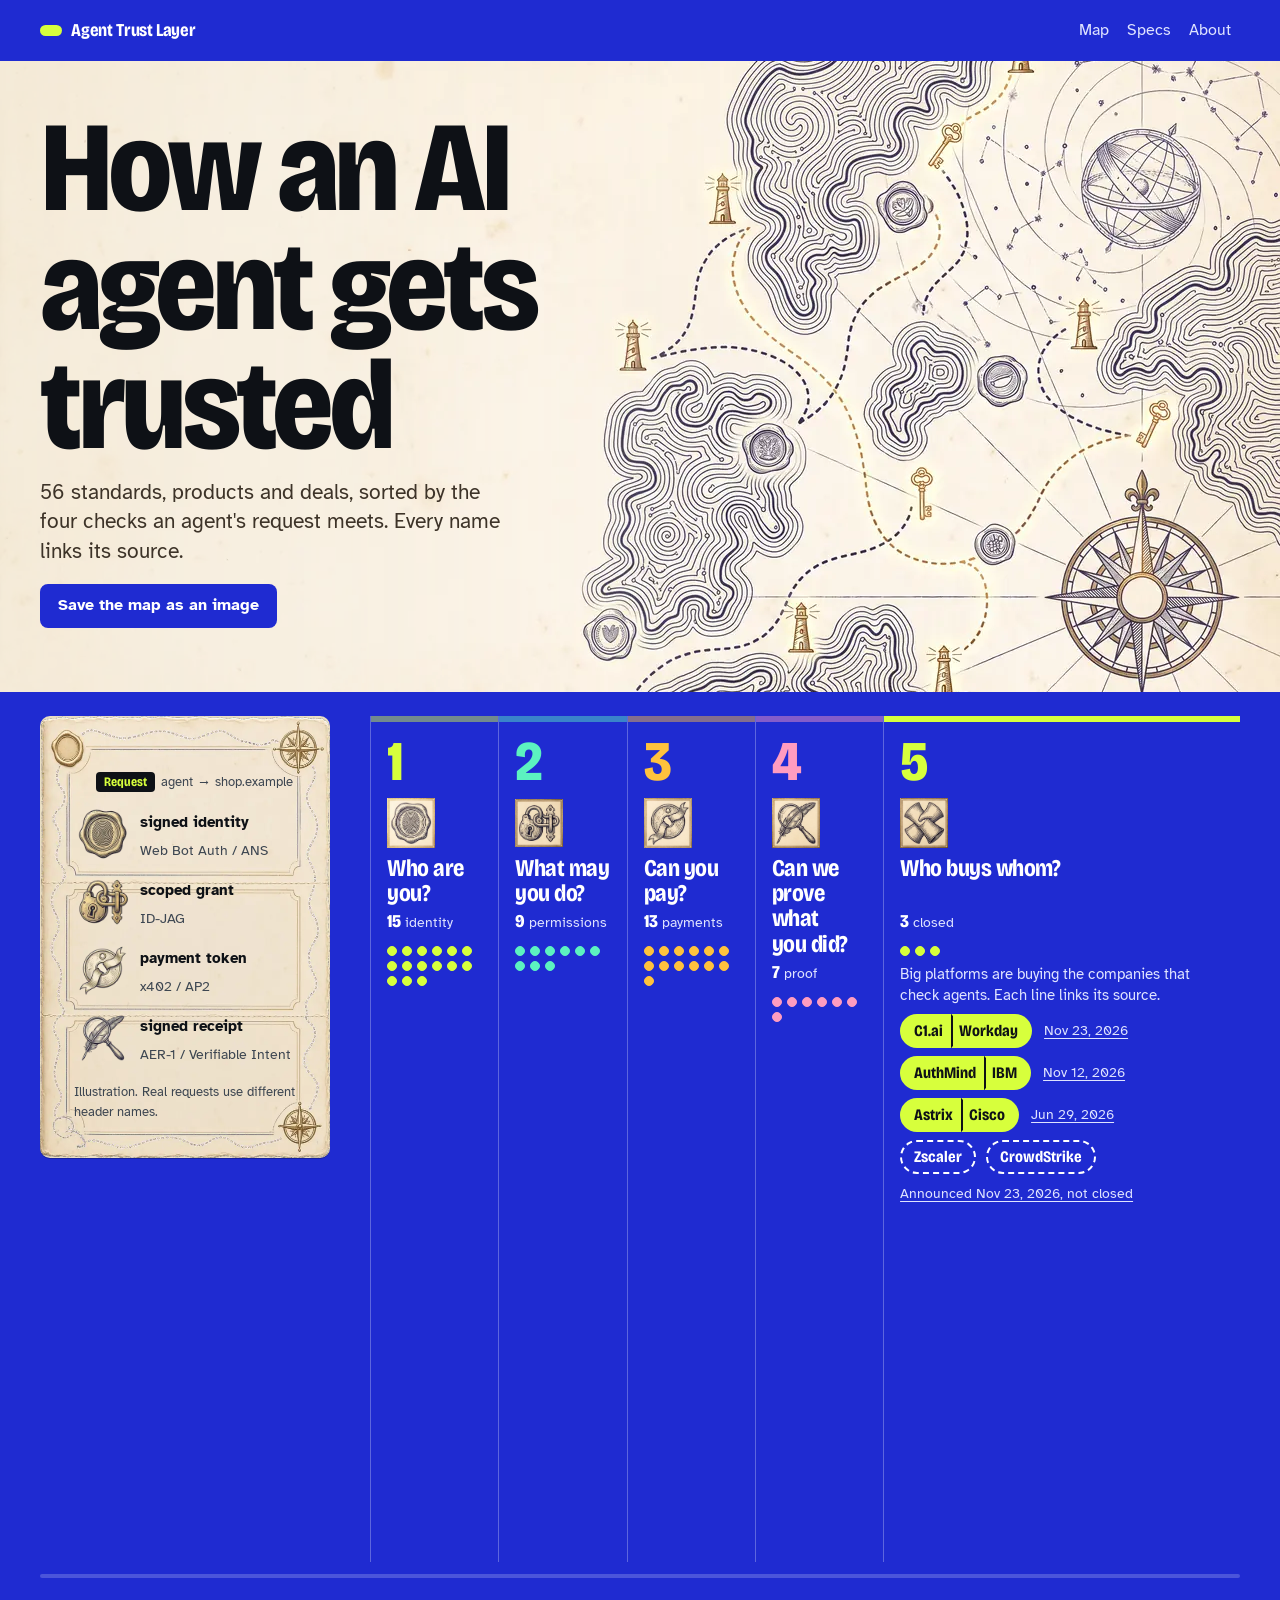
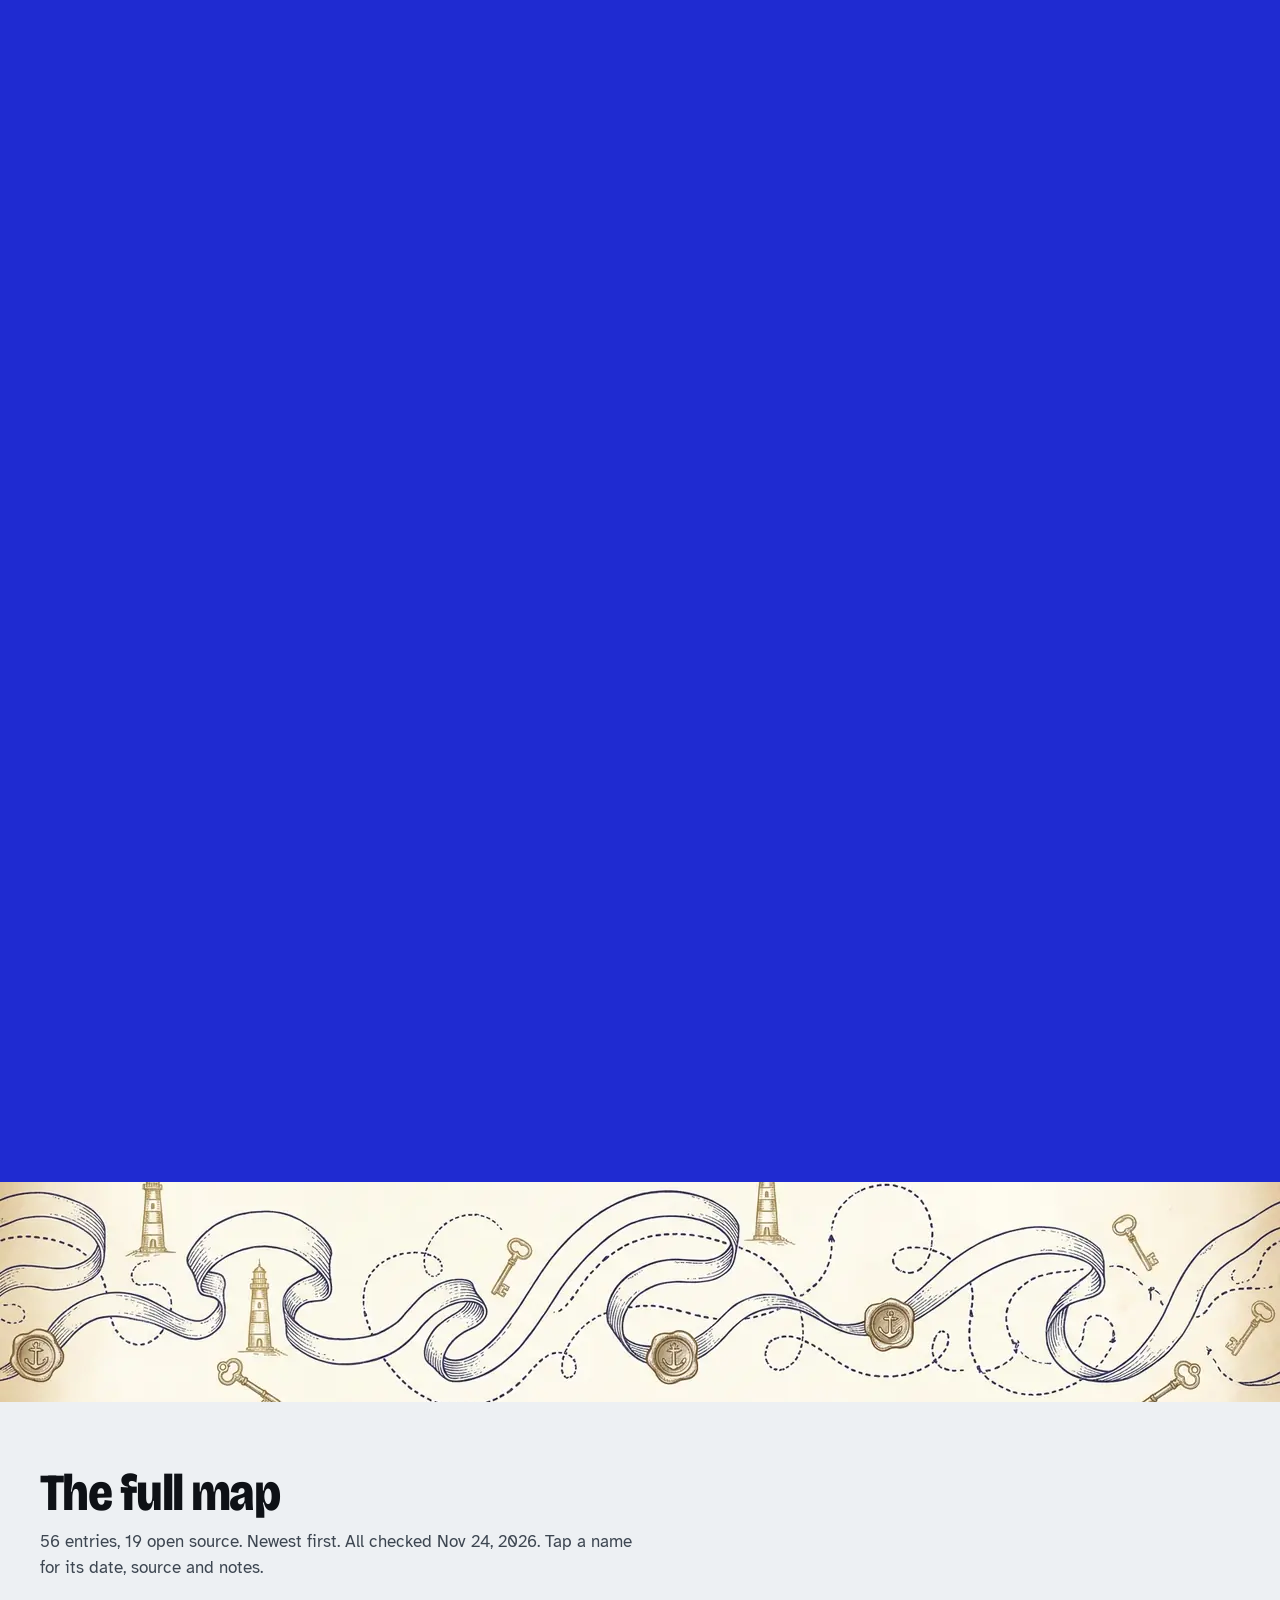
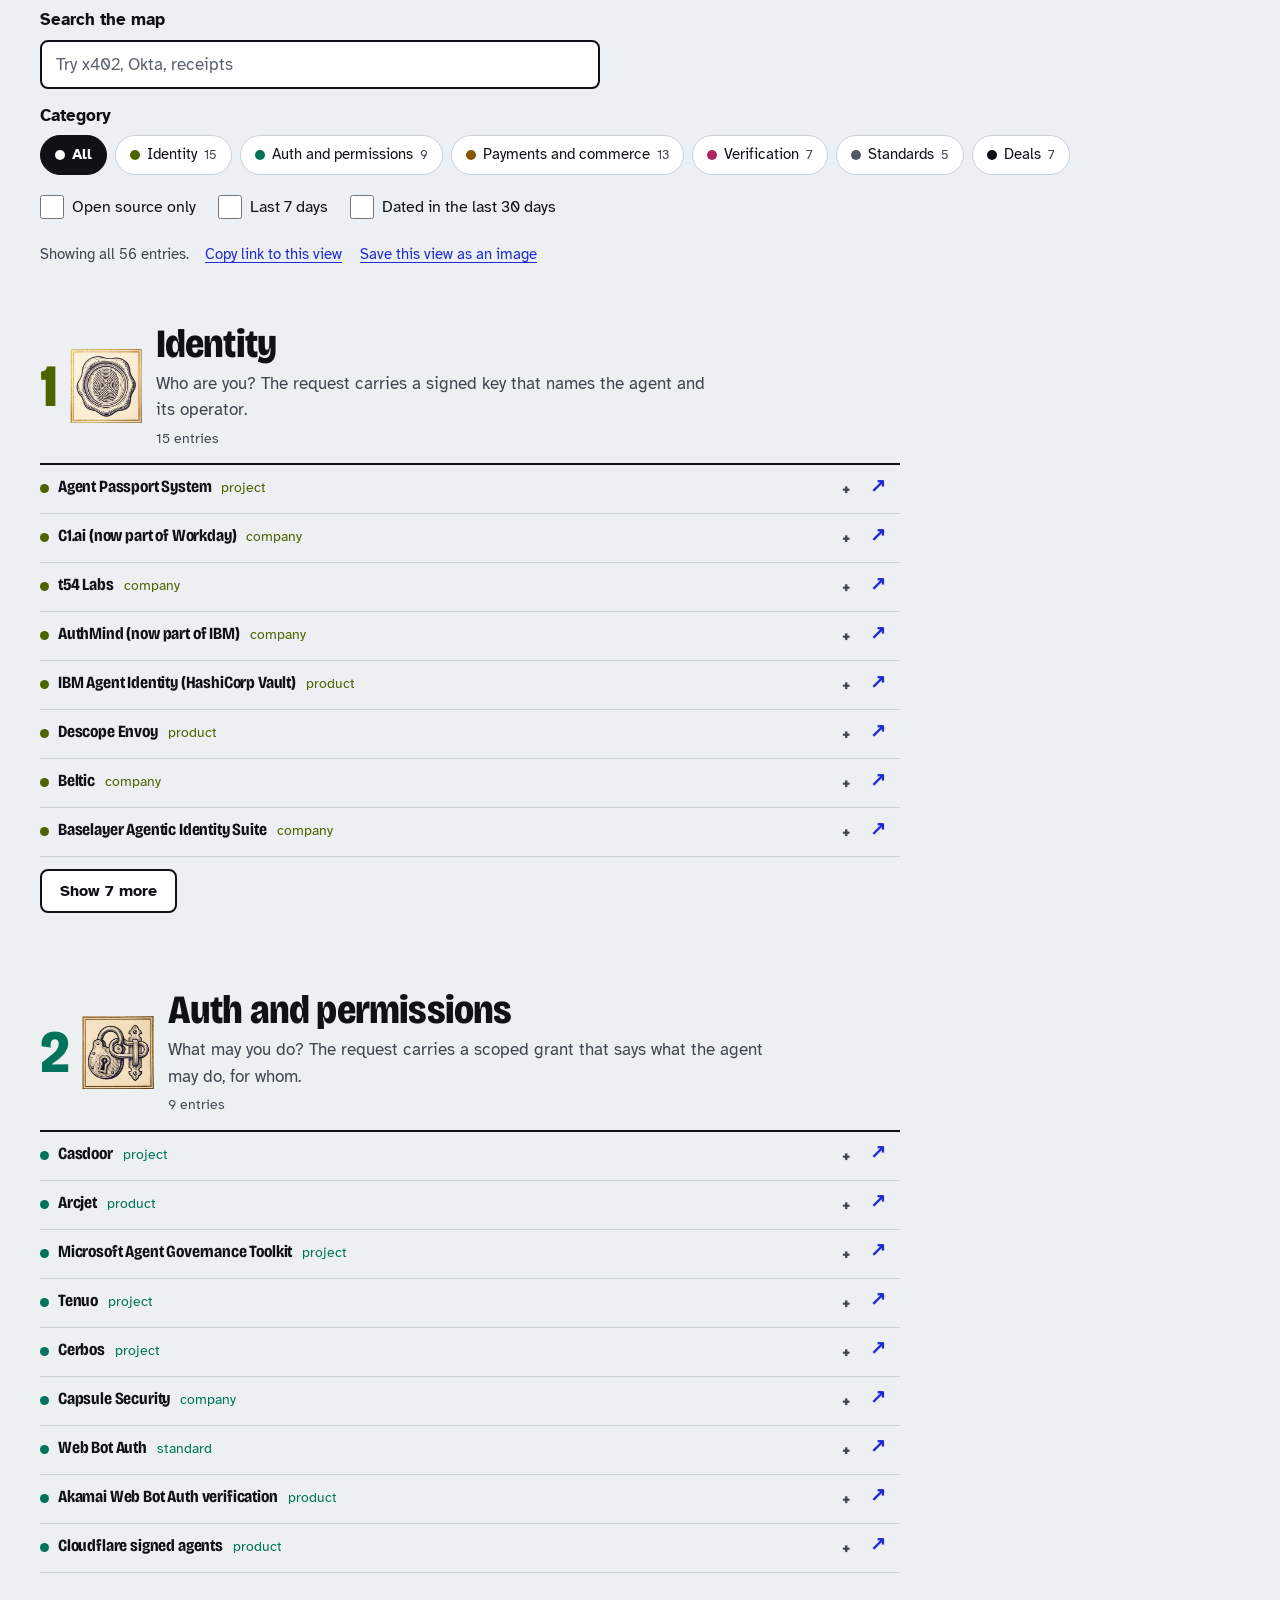
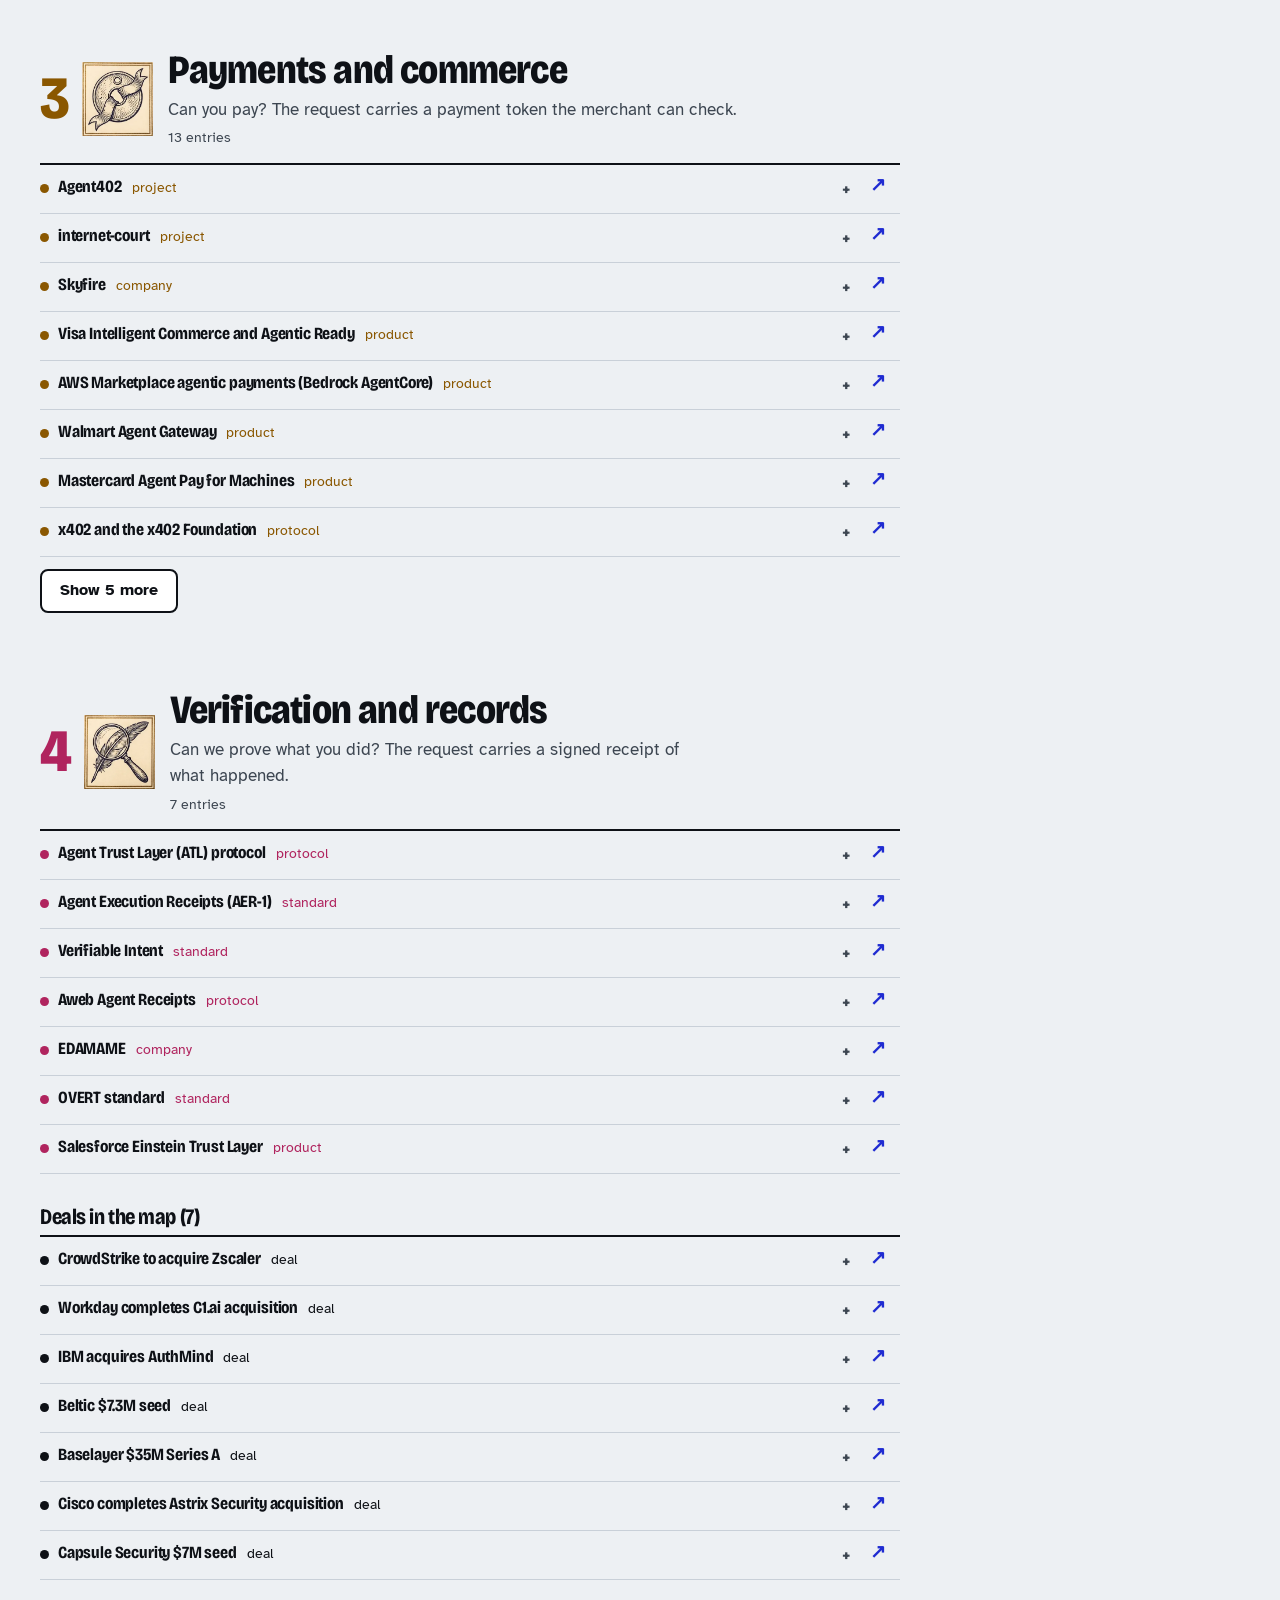
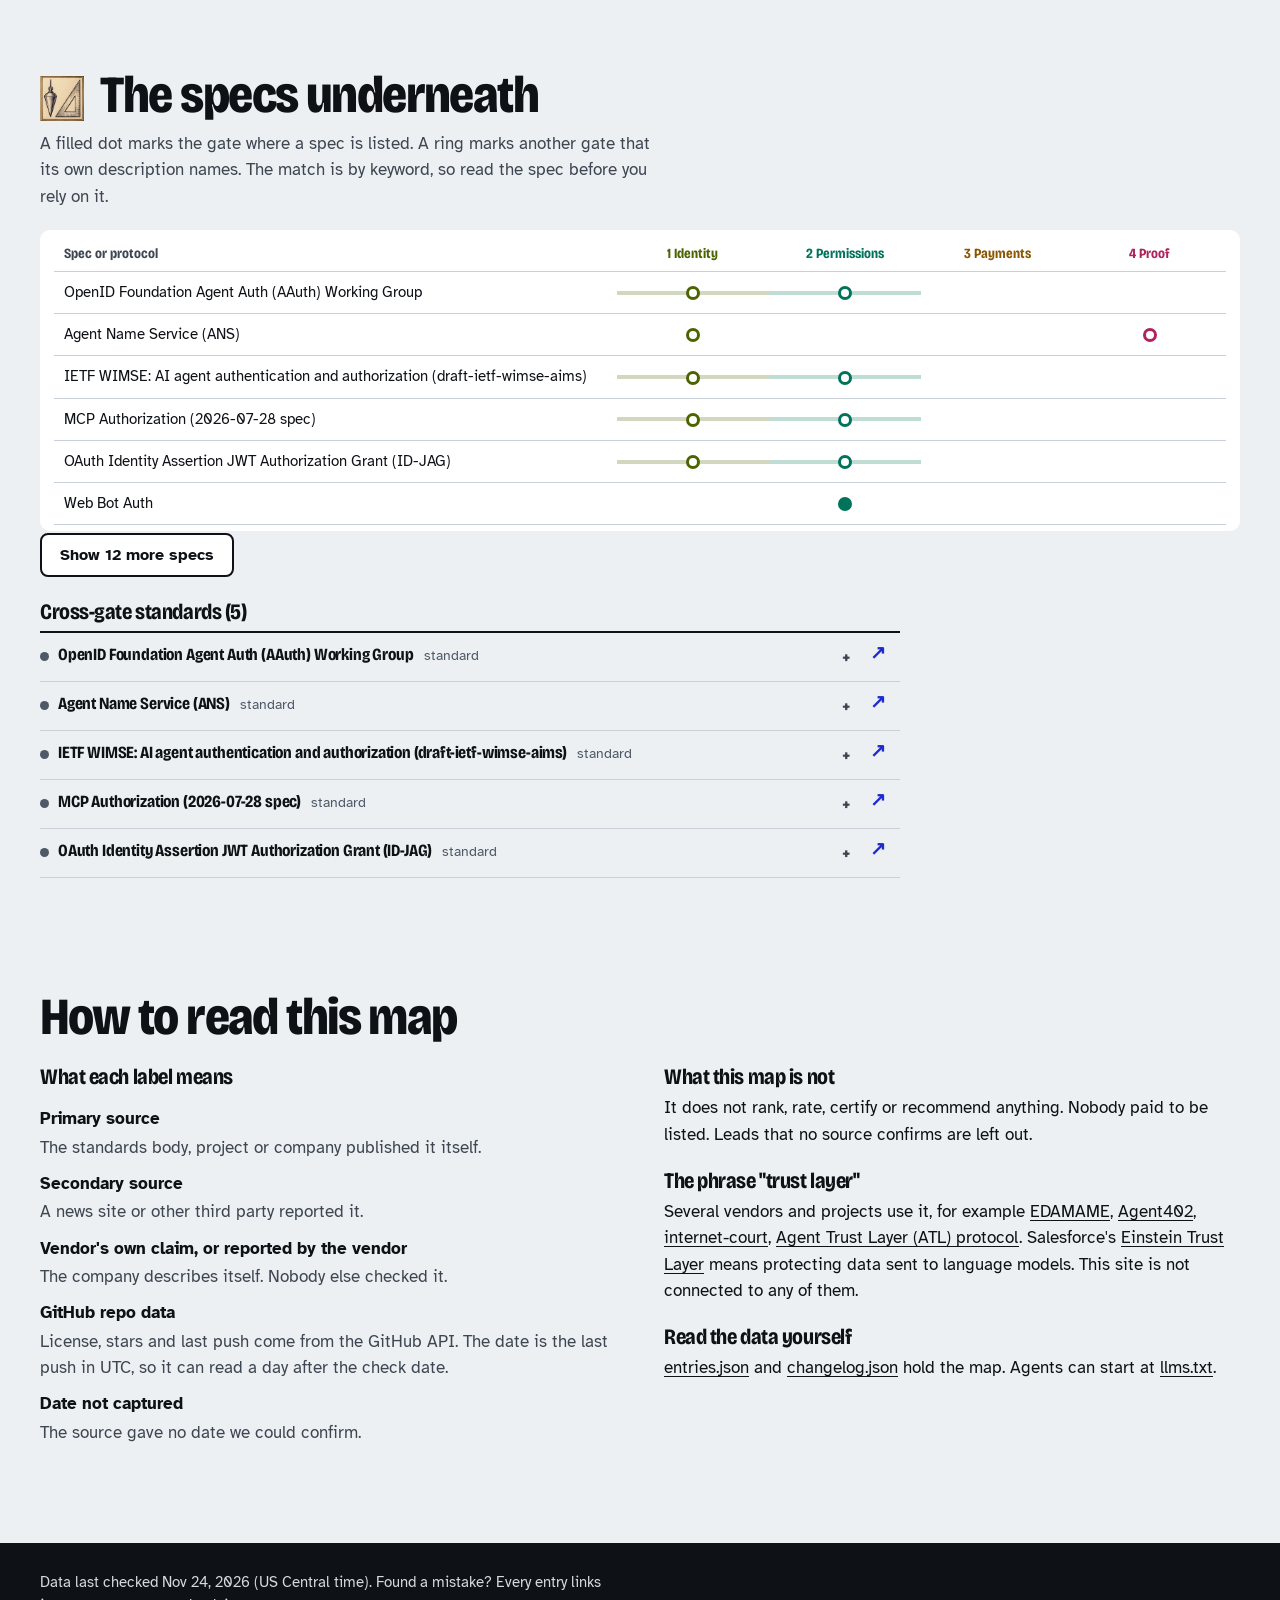
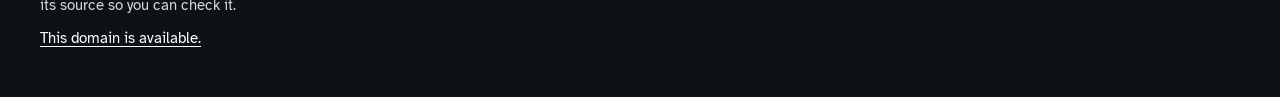
==== commit acd2ca95: "Cut the home to 4 sections (Shears 11/25): request picture, one map section (4 gates and the Deals l" ====
--- a/docs/index.html
+++ b/docs/index.html
@@ -27,7 +27,7 @@
 <body>
 <a class="skip" href="#map">Skip to the full map</a>
 <header class="hero">
-<nav class="wrap bar" aria-label="Sections"><a class="brand" href="./">Agent Trust Layer</a><span class="navlinks"><a href="#map">Map</a><a href="#deals">Deals</a><a href="#about">About</a></span></nav>
+<nav class="wrap bar" aria-label="Sections"><a class="brand" href="./">Agent Trust Layer</a><span class="navlinks"><a href="#map">Map</a><a href="#specs">Specs</a><a href="#about">About</a></span></nav>
 <div class="intro">
 <img class="intro-art" src="img/hero.webp" srcset="img/hero-800.webp 800w, img/hero.webp 1280w, img/hero-1920.webp 1920w" sizes="100vw" width="1280" height="714" alt="Antique star-and-sea chart with islands of contour lines, brass keys, wax seals and lighthouses linked by dotted and gold routes, an armillary sphere and compass rose at right." fetchpriority="high" decoding="async">
 <div class="wrap intro-copy">
@@ -94,15 +94,8 @@
 </div>
 
 <main id="map">
-<section class="wrap week" aria-labelledby="week-h">
-<h2 id="week-h">Events by week</h2>
-<figure class="pace">
-<ol class="weeks" aria-hidden="true"><li><span class="sq c-deal"></span></li><li><span class="sq c-std"></span></li><li></li><li></li><li></li><li></li><li></li><li></li><li></li><li></li><li><span class="sq c-deal"></span></li><li></li><li><span class="sq c-std"></span></li><li></li><li></li><li></li><li></li><li></li><li></li><li></li><li></li><li></li><li><span class="sq c-deal"></span></li><li></li><li><span class="sq c-deal"></span></li><li></li><li></li><li><span class="sq c-std"></span></li><li><span class="sq c-std"></span></li><li><span class="sq c-prod"></span><span class="sq c-std"></span></li><li><span class="sq c-deal"></span><span class="sq c-prod"></span></li><li><span class="sq c-deal"></span><span class="sq c-deal"></span><span class="sq c-std"></span></li></ol>
-<figcaption><b>15 dated events in 32 weeks.</b> One square per event, one column per week, oldest on the left. <span class="legend"><span class="sq c-std"></span>Standard <span class="sq c-deal"></span>Deal <span class="sq c-prod"></span>Product</span></figcaption>
-</figure>
-</section>
-
-<div class="wrap full-h"><h2>The full map</h2><p class="lede">56 entries, 19 open source. Newest first. All checked Nov 24, 2026. Tap a name for its date, source and notes.</p></div>
+<section class="map-sec" aria-labelledby="map-h">
+<div class="wrap full-h"><h2 id="map-h">The full map</h2><p class="lede">56 entries, 19 open source. Newest first. All checked Nov 24, 2026. Tap a name for its date, source and notes.</p></div>
 <form class="wrap tools" role="search" aria-label="Filter the map" onsubmit="return false">
 <div class="search"><label for="q">Search the map</label><input id="q" name="q" type="search" autocomplete="off" placeholder="Try x402, Okta, receipts"></div>
 <fieldset class="chips"><legend>Category</legend>
@@ -116,6 +109,7 @@
 </fieldset>
 <div class="toggles">
 <label class="tog"><input type="checkbox" name="os" value="1"> Open source only</label>
+<label class="tog"><input type="checkbox" name="week" value="1"> Last 7 days</label>
 <label class="tog"><input type="checkbox" name="recent" value="1"> Dated in the last 30 days</label>
 </div>
 <p class="status"><span id="status" aria-live="polite">Showing all 56 entries.</span> <button type="button" class="linkbtn" id="share">Copy link to this view</button> <button type="button" class="linkbtn js-card" data-scope="view">Save this view as an image</button> <button type="button" class="linkbtn js-clear" hidden>Clear filters</button></p>
@@ -123,7 +117,7 @@
 </form>
 
 <div class="wrap gates">
-<section class="gate c-id" id="gate-1" data-gate="1" aria-labelledby="gate-1-h">
+<div class="gate c-id" id="gate-1" data-gate="1" role="group" aria-labelledby="gate-1-h">
 <div class="gate-head"><p class="gate-num" aria-hidden="true">1</p><img class="gate-emblem" src="img/emblem-identity.webp" width="72" height="74" alt="" decoding="async"><div><h2 id="gate-1-h">Identity</h2>
 <p class="gate-sub">Who are you? The request carries a signed key that names the agent and its operator.</p>
 <p class="count" aria-live="polite"><span class="shown">15</span> entries</p></div></div>
@@ -163,16 +157,16 @@
 <p class="e-meta"><span class="when">Dated Nov 4, 2026</span><span>checked Nov 24, 2026</span><a class="src" href="https://www.descope.com/press-release/envoy" rel="noopener">Primary source<span class="vh">, source on descope.com</span></a><span class="tag">Not open source</span></p>
 <p class="e-links"><a href="#e-descope-envoy" class="permalink" data-id="descope-envoy">Link to this entry</a></p></div></details>
 <a class="e-ico" href="https://www.descope.com/press-release/envoy" rel="noopener" aria-label="Source for Descope Envoy, on descope.com"><span aria-hidden="true">↗</span></a></li>
-<li class="entry c-id" id="e-beltic" data-cat="identity" data-os="0" data-day="2026-09-30" data-text="beltic know your agent platform that verifies agents visiting a business and checks actions against the business&#39;s rules; $7.3m seed led by norwest. company identity  primary source">
+<li class="entry c-id" id="e-beltic" data-cat="identity" data-os="0" data-day="2026-09-30" data-text="beltic know your agent platform that verifies agents visiting a business and checks actions against the business&#39;s rules; $7.3m seed led by norwest. company identity  secondary source">
 <details><summary><span class="e-name">Beltic</span> <span class="e-kind">company</span></summary>
 <div class="e-body"><p>Know Your Agent platform that verifies agents visiting a business and checks actions against the business&#39;s rules; $7.3M seed led by Norwest.</p>
-<p class="e-meta"><span class="when">Dated Sep 30, 2026</span><span>checked Nov 24, 2026</span><a class="src" href="https://www.streetinsider.com/PRNewswire/Beltic+Emerges+from+Stealth+to+Secure+Autonomous+Agent+Transactions+at+Scale/27126763.html" rel="noopener">Primary source<span class="vh">, source on streetinsider.com</span></a><span class="tag">Not open source</span></p>
+<p class="e-meta"><span class="when">Dated Sep 30, 2026</span><span>checked Nov 24, 2026</span><a class="src" href="https://www.streetinsider.com/PRNewswire/Beltic+Emerges+from+Stealth+to+Secure+Autonomous+Agent+Transactions+at+Scale/27126763.html" rel="noopener">Secondary source<span class="vh">, source on streetinsider.com</span></a><span class="tag">Not open source</span></p>
 <p class="e-links"><a href="https://www.beltic.com/" rel="noopener">Project page (beltic.com)</a> <span class="sep" aria-hidden="true">/</span> <a href="#e-beltic" class="permalink" data-id="beltic">Link to this entry</a></p></div></details>
 <a class="e-ico" href="https://www.streetinsider.com/PRNewswire/Beltic+Emerges+from+Stealth+to+Secure+Autonomous+Agent+Transactions+at+Scale/27126763.html" rel="noopener" aria-label="Source for Beltic, on streetinsider.com"><span aria-hidden="true">↗</span></a></li>
-<li class="entry c-id" id="e-baselayer-agentic-identity-suite" data-cat="identity" data-os="0" data-day="2026-09-22" data-text="baselayer agentic identity suite business-identity company that added know your agent, counterparty verification and a trusted registry for agents; raised a $35m series a led by m13. company identity  primary source">
+<li class="entry c-id" id="e-baselayer-agentic-identity-suite" data-cat="identity" data-os="0" data-day="2026-09-22" data-text="baselayer agentic identity suite business-identity company that added know your agent, counterparty verification and a trusted registry for agents; raised a $35m series a led by m13. company identity  secondary source">
 <details><summary><span class="e-name">Baselayer Agentic Identity Suite</span> <span class="e-kind">company</span></summary>
 <div class="e-body"><p>Business-identity company that added Know Your Agent, Counterparty Verification and a Trusted Registry for agents; raised a $35M Series A led by M13.</p>
-<p class="e-meta"><span class="when">Dated Sep 22, 2026</span><span>checked Nov 24, 2026</span><a class="src" href="https://news.crunchbase.com/ai/verifying-ai-agents-baselayer-35m-raise/" rel="noopener">Primary source<span class="vh">, source on news.crunchbase.com</span></a><span class="tag">Not open source</span></p>
+<p class="e-meta"><span class="when">Dated Sep 22, 2026</span><span>checked Nov 24, 2026</span><a class="src" href="https://news.crunchbase.com/ai/verifying-ai-agents-baselayer-35m-raise/" rel="noopener">Secondary source<span class="vh">, source on news.crunchbase.com</span></a><span class="tag">Not open source</span></p>
 <p class="e-links"><a href="https://baselayer.com/" rel="noopener">Project page (baselayer.com)</a> <span class="sep" aria-hidden="true">/</span> <a href="#e-baselayer-agentic-identity-suite" class="permalink" data-id="baselayer-agentic-identity-suite">Link to this entry</a></p></div></details>
 <a class="e-ico" href="https://news.crunchbase.com/ai/verifying-ai-agents-baselayer-35m-raise/" rel="noopener" aria-label="Source for Baselayer Agentic Identity Suite, on news.crunchbase.com"><span aria-hidden="true">↗</span></a></li>
 <li class="entry c-id over" id="e-astrix-security-now-part-of-cisco" data-cat="identity" data-os="0" data-day="2026-06-29" data-text="astrix security (now part of cisco) security for ai agents and non-human identities (service accounts, api keys, oauth tokens); acquisition closed by cisco on june 29, 2026. company identity closing date from nhi governance; cisco&#39;s own announcement page (blogs.cisco.com) exists but was not opened. reported price (~$400m, calcalist) is not asserted here. secondary source">
@@ -216,8 +210,8 @@
 <div class="e-body"><p>Okta product line for registering agents, governing their access and issuing short-lived scoped tokens; now supports third-party identity providers via XAA.</p><p class="e-note"><b>Note.</b> Press-release date not captured; third-party IdP support described as generally available.</p>
 <p class="e-meta"><span class="when nodate">date not captured</span><span>checked Nov 24, 2026</span><a class="src" href="https://www.okta.com/newsroom/press-releases/okta-for-ai-agents-now-works-out-of-the-box-with-multiple-third-party-identity-providers/" rel="noopener">Primary source<span class="vh">, source on okta.com</span></a><span class="tag">Not open source</span></p>
 <p class="e-links"><a href="https://www.okta.com/solutions/secure-ai/" rel="noopener">Project page (okta.com)</a> <span class="sep" aria-hidden="true">/</span> <a href="#e-okta-for-ai-agents-and-cross-app-access-xaa" class="permalink" data-id="okta-for-ai-agents-and-cross-app-access-xaa">Link to this entry</a></p></div></details>
-<a class="e-ico" href="https://www.okta.com/newsroom/press-releases/okta-for-ai-agents-now-works-out-of-the-box-with-multiple-third-party-identity-providers/" rel="noopener" aria-label="Source for Okta for AI Agents and Cross App Access (XAA), on okta.com"><span aria-hidden="true">↗</span></a></li></ol><p class="more-wrap"><button type="button" class="more" aria-expanded="false" aria-controls="list-1" data-n="7" data-noun="more">Show 7 more</button></p><p class="empty" hidden><img class="empty-mini" src="img/empty-chart-440.webp" width="72" height="72" alt="" decoding="async"> No entries here match. <button type="button" class="linkbtn js-clear">Clear filters</button></p></section>
-<section class="gate c-auth" id="gate-2" data-gate="2" aria-labelledby="gate-2-h">
+<a class="e-ico" href="https://www.okta.com/newsroom/press-releases/okta-for-ai-agents-now-works-out-of-the-box-with-multiple-third-party-identity-providers/" rel="noopener" aria-label="Source for Okta for AI Agents and Cross App Access (XAA), on okta.com"><span aria-hidden="true">↗</span></a></li></ol><p class="more-wrap"><button type="button" class="more" aria-expanded="false" aria-controls="list-1" data-n="7" data-noun="more">Show 7 more</button></p><p class="empty" hidden><img class="empty-mini" src="img/empty-chart-440.webp" width="72" height="72" alt="" decoding="async"> No entries here match. <button type="button" class="linkbtn js-clear">Clear filters</button></p></div>
+<div class="gate c-auth" id="gate-2" data-gate="2" role="group" aria-labelledby="gate-2-h">
 <div class="gate-head"><p class="gate-num" aria-hidden="true">2</p><img class="gate-emblem" src="img/emblem-permissions.webp" width="72" height="74" alt="" decoding="async"><div><h2 id="gate-2-h">Auth and permissions</h2>
 <p class="gate-sub">What may you do? The request carries a scoped grant that says what the agent may do, for whom.</p>
 <p class="count" aria-live="polite"><span class="shown">9</span> entries</p></div></div>
@@ -274,8 +268,8 @@
 <div class="e-body"><p>Cloudflare identifies user-directed agents whose requests carry Web Bot Auth signatures and lets site owners write rules on them.</p><p class="e-note"><b>Note.</b> Docs page read Nov 24, 2026; no publish date.</p>
 <p class="e-meta"><span class="when nodate">date not captured</span><span>checked Nov 24, 2026</span><a class="src" href="https://developers.cloudflare.com/bots/reference/bot-verification/web-bot-auth/" rel="noopener">Primary source<span class="vh">, source on developers.cloudflare.com</span></a><span class="tag">Not open source</span></p>
 <p class="e-links"><a href="https://blog.cloudflare.com/signed-agents/" rel="noopener">Project page (blog.cloudflare.com)</a> <span class="sep" aria-hidden="true">/</span> <a href="#e-cloudflare-signed-agents" class="permalink" data-id="cloudflare-signed-agents">Link to this entry</a></p></div></details>
-<a class="e-ico" href="https://developers.cloudflare.com/bots/reference/bot-verification/web-bot-auth/" rel="noopener" aria-label="Source for Cloudflare signed agents, on developers.cloudflare.com"><span aria-hidden="true">↗</span></a></li></ol><p class="empty" hidden><img class="empty-mini" src="img/empty-chart-440.webp" width="72" height="72" alt="" decoding="async"> No entries here match. <button type="button" class="linkbtn js-clear">Clear filters</button></p></section>
-<section class="gate c-pay" id="gate-3" data-gate="3" aria-labelledby="gate-3-h">
+<a class="e-ico" href="https://developers.cloudflare.com/bots/reference/bot-verification/web-bot-auth/" rel="noopener" aria-label="Source for Cloudflare signed agents, on developers.cloudflare.com"><span aria-hidden="true">↗</span></a></li></ol><p class="empty" hidden><img class="empty-mini" src="img/empty-chart-440.webp" width="72" height="72" alt="" decoding="async"> No entries here match. <button type="button" class="linkbtn js-clear">Clear filters</button></p></div>
+<div class="gate c-pay" id="gate-3" data-gate="3" role="group" aria-labelledby="gate-3-h">
 <div class="gate-head"><p class="gate-num" aria-hidden="true">3</p><img class="gate-emblem" src="img/emblem-payments.webp" width="72" height="74" alt="" decoding="async"><div><h2 id="gate-3-h">Payments and commerce</h2>
 <p class="gate-sub">Can you pay? The request carries a payment token the merchant can check.</p>
 <p class="count" aria-live="polite"><span class="shown">13</span> entries</p></div></div>
@@ -303,10 +297,10 @@
 <p class="e-meta"><span class="when">Dated Nov 17, 2026</span><span>checked Nov 24, 2026</span><a class="src" href="https://corporate.visa.com/en/sites/visa-perspectives/newsroom/visa-agentic-ready-expansion.html" rel="noopener">Primary source<span class="vh">, source on corporate.visa.com</span></a><span class="tag">Not open source</span></p>
 <p class="e-links"><a href="#e-visa-intelligent-commerce-and-agentic-ready" class="permalink" data-id="visa-intelligent-commerce-and-agentic-ready">Link to this entry</a></p></div></details>
 <a class="e-ico" href="https://corporate.visa.com/en/sites/visa-perspectives/newsroom/visa-agentic-ready-expansion.html" rel="noopener" aria-label="Source for Visa Intelligent Commerce and Agentic Ready, on corporate.visa.com"><span aria-hidden="true">↗</span></a></li>
-<li class="entry c-pay" id="e-aws-marketplace-agentic-payments-bedrock-agentcore" data-cat="payments/commerce" data-os="0" data-day="" data-text="aws marketplace agentic payments (bedrock agentcore) aws marketplace now supports agents paying for x402 products through amazon bedrock agentcore payments. product payments and commerce  primary source, page not opened; from search result">
+<li class="entry c-pay" id="e-aws-marketplace-agentic-payments-bedrock-agentcore" data-cat="payments/commerce" data-os="0" data-day="" data-text="aws marketplace agentic payments (bedrock agentcore) aws marketplace now supports agents paying for x402 products through amazon bedrock agentcore payments. product payments and commerce  secondary source">
 <details><summary><span class="e-name">AWS Marketplace agentic payments (Bedrock AgentCore)</span> <span class="e-kind">product</span></summary>
 <div class="e-body"><p>AWS Marketplace now supports agents paying for x402 products through Amazon Bedrock AgentCore payments.</p>
-<p class="e-meta"><span class="when">Dated Nov 2026</span><span>checked Nov 24, 2026</span><a class="src" href="https://aws.amazon.com/about-aws/whats-new/2026/11/marketplace-agentic-payments-agentcore/" rel="noopener">Primary source, page not opened; from search result<span class="vh">, source on aws.amazon.com</span></a><span class="tag">Not open source</span></p>
+<p class="e-meta"><span class="when">Dated Nov 2026</span><span>checked Nov 24, 2026</span><a class="src" href="https://aws.amazon.com/about-aws/whats-new/2026/11/marketplace-agentic-payments-agentcore/" rel="noopener">Secondary source<span class="vh">, source on aws.amazon.com</span></a><span class="tag">Not open source</span></p>
 <p class="e-links"><a href="#e-aws-marketplace-agentic-payments-bedrock-agentcore" class="permalink" data-id="aws-marketplace-agentic-payments-bedrock-agentcore">Link to this entry</a></p></div></details>
 <a class="e-ico" href="https://aws.amazon.com/about-aws/whats-new/2026/11/marketplace-agentic-payments-agentcore/" rel="noopener" aria-label="Source for AWS Marketplace agentic payments (Bedrock AgentCore), on aws.amazon.com"><span aria-hidden="true">↗</span></a></li>
 <li class="entry c-pay" id="e-walmart-agent-gateway" data-cat="payments/commerce" data-os="0" data-day="" data-text="walmart agent gateway walmart channel for agents to shop for customers with spend limits and approvals; first live integration is meta&#39;s muse for black friday. product payments and commerce  primary source">
@@ -315,10 +309,10 @@
 <p class="e-meta"><span class="when">Dated Nov 2026</span><span>checked Nov 24, 2026</span><a class="src" href="https://corporate.walmart.com/news/2026/11/black-friday-deals-with-meta-muse" rel="noopener">Primary source<span class="vh">, source on corporate.walmart.com</span></a><span class="tag">Not open source</span></p>
 <p class="e-links"><a href="#e-walmart-agent-gateway" class="permalink" data-id="walmart-agent-gateway">Link to this entry</a></p></div></details>
 <a class="e-ico" href="https://corporate.walmart.com/news/2026/11/black-friday-deals-with-meta-muse" rel="noopener" aria-label="Source for Walmart Agent Gateway, on corporate.walmart.com"><span aria-hidden="true">↗</span></a></li>
-<li class="entry c-pay" id="e-mastercard-agent-pay-for-machines" data-cat="payments/commerce" data-os="0" data-day="" data-text="mastercard agent pay for machines early-access mastercard offering for machine-to-machine agent payments using x402-style payment-required vouchers and approved budgets. product payments and commerce  primary source, page not opened; description from search summary">
+<li class="entry c-pay" id="e-mastercard-agent-pay-for-machines" data-cat="payments/commerce" data-os="0" data-day="" data-text="mastercard agent pay for machines early-access mastercard offering for machine-to-machine agent payments using x402-style payment-required vouchers and approved budgets. product payments and commerce  secondary source">
 <details><summary><span class="e-name">Mastercard Agent Pay for Machines</span> <span class="e-kind">product</span></summary>
 <div class="e-body"><p>Early-access Mastercard offering for machine-to-machine agent payments using x402-style payment-required vouchers and approved budgets.</p>
-<p class="e-meta"><span class="when">Dated Oct 2026</span><span>checked Nov 24, 2026</span><a class="src" href="https://www.mastercard.com/global/en/news-and-trends/press/2026/october/Mastercard-Agent-Pay-for-Machines-in-action.html" rel="noopener">Primary source, page not opened; description from search summary<span class="vh">, source on mastercard.com</span></a><span class="tag">Not open source</span></p>
+<p class="e-meta"><span class="when">Dated Oct 2026</span><span>checked Nov 24, 2026</span><a class="src" href="https://www.mastercard.com/global/en/news-and-trends/press/2026/october/Mastercard-Agent-Pay-for-Machines-in-action.html" rel="noopener">Secondary source<span class="vh">, source on mastercard.com</span></a><span class="tag">Not open source</span></p>
 <p class="e-links"><a href="#e-mastercard-agent-pay-for-machines" class="permalink" data-id="mastercard-agent-pay-for-machines">Link to this entry</a></p></div></details>
 <a class="e-ico" href="https://www.mastercard.com/global/en/news-and-trends/press/2026/october/Mastercard-Agent-Pay-for-Machines-in-action.html" rel="noopener" aria-label="Source for Mastercard Agent Pay for Machines, on mastercard.com"><span aria-hidden="true">↗</span></a></li>
 <li class="entry c-pay" id="e-x402-and-the-x402-foundation" data-cat="payments/commerce" data-os="1" data-day="2026-07-14" data-text="x402 and the x402 foundation open http 402-based payment protocol for agents and apis; operational under the linux foundation with 40 member organizations as of july 2026. protocol payments and commerce  primary source">
@@ -345,10 +339,10 @@
 <p class="e-meta"><span class="when">Dated Apr 2025</span><span>checked Nov 24, 2026</span><a class="src" href="https://www.mastercard.com/news/press/2025/april/mastercard-unveils-agent-pay-pioneering-agentic-payments-technology-to-power-commerce-in-the-age-of-ai" rel="noopener">Primary source<span class="vh">, source on mastercard.com</span></a><span class="tag">Not open source</span></p>
 <p class="e-links"><a href="https://www.mastercard.com/us/en/business/artificial-intelligence/mastercard-agent-pay/insights/agentic-tokenization-explained.html" rel="noopener">Project page (mastercard.com)</a> <span class="sep" aria-hidden="true">/</span> <a href="#e-mastercard-agent-pay" class="permalink" data-id="mastercard-agent-pay">Link to this entry</a></p></div></details>
 <a class="e-ico" href="https://www.mastercard.com/news/press/2025/april/mastercard-unveils-agent-pay-pioneering-agentic-payments-technology-to-power-commerce-in-the-age-of-ai" rel="noopener" aria-label="Source for Mastercard Agent Pay, on mastercard.com"><span aria-hidden="true">↗</span></a></li>
-<li class="entry c-pay over" id="e-agentic-commerce-protocol-acp" data-cat="payments/commerce" data-os="1" data-day="" data-text="agentic commerce protocol (acp) open protocol defining how agents create checkout sessions, exchange payment credentials and complete purchases. protocol payments and commerce repo apache-2.0, last push 2026-07-18 (github api, read 2026-11-24). description follows the verifiable intent protocol-landscape page; announcement date not captured. primary source">
+<li class="entry c-pay over" id="e-agentic-commerce-protocol-acp" data-cat="payments/commerce" data-os="1" data-day="" data-text="agentic commerce protocol (acp) open protocol defining how agents create checkout sessions, exchange payment credentials and complete purchases. protocol payments and commerce repo apache-2.0, last push 2026-07-18 (github api, read 2026-11-24). description follows the verifiable intent protocol-landscape page; announcement date not captured. secondary source">
 <details><summary><span class="e-name">Agentic Commerce Protocol (ACP)</span> <span class="e-kind">protocol</span></summary>
 <div class="e-body"><p>Open protocol defining how agents create checkout sessions, exchange payment credentials and complete purchases.</p><p class="e-note"><b>Note.</b> Repo Apache-2.0, last push 2026-07-18 (GitHub API, read 2026-11-24). Description follows the Verifiable Intent protocol-landscape page; announcement date not captured.</p>
-<p class="e-meta"><span class="when nodate">date not captured</span><span>checked Nov 24, 2026</span><a class="src" href="https://verifiableintent.dev/protocol-landscape/protocols/" rel="noopener">Primary source<span class="vh">, source on verifiableintent.dev</span></a><span class="tag tag-os">Open source</span></p>
+<p class="e-meta"><span class="when nodate">date not captured</span><span>checked Nov 24, 2026</span><a class="src" href="https://verifiableintent.dev/protocol-landscape/protocols/" rel="noopener">Secondary source<span class="vh">, source on verifiableintent.dev</span></a><span class="tag tag-os">Open source</span></p>
 <p class="e-links"><a href="https://github.com/agentic-commerce-protocol/agentic-commerce-protocol" rel="noopener">Project page (github.com)</a> <span class="sep" aria-hidden="true">/</span> <a href="#e-agentic-commerce-protocol-acp" class="permalink" data-id="agentic-commerce-protocol-acp">Link to this entry</a></p></div></details>
 <a class="e-ico" href="https://verifiableintent.dev/protocol-landscape/protocols/" rel="noopener" aria-label="Source for Agentic Commerce Protocol (ACP), on verifiableintent.dev"><span aria-hidden="true">↗</span></a></li>
 <li class="entry c-pay over" id="e-stripe-shared-payment-tokens" data-cat="payments/commerce" data-os="0" data-day="" data-text="stripe shared payment tokens stripe primitive that lets an agent grant sellers a scoped, expiring right to use a customer&#39;s payment method; now carries visa and mastercard agentic tokens and bnpl tokens. product payments and commerce blog post date not captured; text says spts launched &#39;last year&#39;. primary source">
@@ -356,8 +350,8 @@
 <div class="e-body"><p>Stripe primitive that lets an agent grant sellers a scoped, expiring right to use a customer&#39;s payment method; now carries Visa and Mastercard agentic tokens and BNPL tokens.</p><p class="e-note"><b>Note.</b> Blog post date not captured; text says SPTs launched &#39;last year&#39;.</p>
 <p class="e-meta"><span class="when nodate">date not captured</span><span>checked Nov 24, 2026</span><a class="src" href="https://stripe.com/blog/supporting-additional-payment-methods-for-agentic-commerce" rel="noopener">Primary source<span class="vh">, source on stripe.com</span></a><span class="tag">Not open source</span></p>
 <p class="e-links"><a href="https://docs.stripe.com/agentic-commerce/concepts/shared-payment-tokens" rel="noopener">Project page (docs.stripe.com)</a> <span class="sep" aria-hidden="true">/</span> <a href="#e-stripe-shared-payment-tokens" class="permalink" data-id="stripe-shared-payment-tokens">Link to this entry</a></p></div></details>
-<a class="e-ico" href="https://stripe.com/blog/supporting-additional-payment-methods-for-agentic-commerce" rel="noopener" aria-label="Source for Stripe Shared Payment Tokens, on stripe.com"><span aria-hidden="true">↗</span></a></li></ol><p class="more-wrap"><button type="button" class="more" aria-expanded="false" aria-controls="list-3" data-n="5" data-noun="more">Show 5 more</button></p><p class="empty" hidden><img class="empty-mini" src="img/empty-chart-440.webp" width="72" height="72" alt="" decoding="async"> No entries here match. <button type="button" class="linkbtn js-clear">Clear filters</button></p></section>
-<section class="gate c-ver" id="gate-4" data-gate="4" aria-labelledby="gate-4-h">
+<a class="e-ico" href="https://stripe.com/blog/supporting-additional-payment-methods-for-agentic-commerce" rel="noopener" aria-label="Source for Stripe Shared Payment Tokens, on stripe.com"><span aria-hidden="true">↗</span></a></li></ol><p class="more-wrap"><button type="button" class="more" aria-expanded="false" aria-controls="list-3" data-n="5" data-noun="more">Show 5 more</button></p><p class="empty" hidden><img class="empty-mini" src="img/empty-chart-440.webp" width="72" height="72" alt="" decoding="async"> No entries here match. <button type="button" class="linkbtn js-clear">Clear filters</button></p></div>
+<div class="gate c-ver" id="gate-4" data-gate="4" role="group" aria-labelledby="gate-4-h">
 <div class="gate-head"><p class="gate-num" aria-hidden="true">4</p><img class="gate-emblem" src="img/emblem-verification.webp" width="72" height="74" alt="" decoding="async"><div><h2 id="gate-4-h">Verification and records</h2>
 <p class="gate-sub">Can we prove what you did? The request carries a signed receipt of what happened.</p>
 <p class="count" aria-live="polite"><span class="shown">7</span> entries</p></div></div>
@@ -397,19 +391,62 @@
 <p class="e-meta"><span class="when nodate">date not captured</span><span>checked Nov 24, 2026</span><a class="src" href="https://overt.is/OVERT_v1.1_STANDARD.pdf" rel="noopener">Primary source<span class="vh">, source on overt.is</span></a></p>
 <p class="e-links"><a href="#e-overt-standard" class="permalink" data-id="overt-standard">Link to this entry</a></p></div></details>
 <a class="e-ico" href="https://overt.is/OVERT_v1.1_STANDARD.pdf" rel="noopener" aria-label="Source for OVERT standard, on overt.is"><span aria-hidden="true">↗</span></a></li>
-<li class="entry c-ver" id="e-salesforce-einstein-trust-layer" data-cat="verification" data-os="0" data-day="" data-text="salesforce einstein trust layer salesforce&#39;s built-in layer for agentforce covering grounding, data masking, prompt-injection and toxicity defenses and audit logs; a different use of &#39;trust layer&#39; (llm data protection). product verification listed to show the other meaning of the phrase. docs date not captured. primary source, via search summary">
+<li class="entry c-ver" id="e-salesforce-einstein-trust-layer" data-cat="verification" data-os="0" data-day="" data-text="salesforce einstein trust layer salesforce&#39;s built-in layer for agentforce covering grounding, data masking, prompt-injection and toxicity defenses and audit logs; a different use of &#39;trust layer&#39; (llm data protection). product verification listed to show the other meaning of the phrase. docs date not captured. secondary source">
 <details><summary><span class="e-name">Salesforce Einstein Trust Layer</span> <span class="e-kind">product</span></summary>
 <div class="e-body"><p>Salesforce&#39;s built-in layer for Agentforce covering grounding, data masking, prompt-injection and toxicity defenses and audit logs; a different use of &#39;trust layer&#39; (LLM data protection).</p><p class="e-note"><b>Note.</b> Listed to show the other meaning of the phrase. Docs date not captured.</p>
-<p class="e-meta"><span class="when nodate">date not captured</span><span>checked Nov 24, 2026</span><a class="src" href="https://developer.salesforce.com/docs/ai/agentforce/guide/trust.html" rel="noopener">Primary source, via search summary<span class="vh">, source on developer.salesforce.com</span></a><span class="tag">Not open source</span></p>
+<p class="e-meta"><span class="when nodate">date not captured</span><span>checked Nov 24, 2026</span><a class="src" href="https://developer.salesforce.com/docs/ai/agentforce/guide/trust.html" rel="noopener">Secondary source<span class="vh">, source on developer.salesforce.com</span></a><span class="tag">Not open source</span></p>
 <p class="e-links"><a href="#e-salesforce-einstein-trust-layer" class="permalink" data-id="salesforce-einstein-trust-layer">Link to this entry</a></p></div></details>
-<a class="e-ico" href="https://developer.salesforce.com/docs/ai/agentforce/guide/trust.html" rel="noopener" aria-label="Source for Salesforce Einstein Trust Layer, on developer.salesforce.com"><span aria-hidden="true">↗</span></a></li></ol><p class="empty" hidden><img class="empty-mini" src="img/empty-chart-440.webp" width="72" height="72" alt="" decoding="async"> No entries here match. <button type="button" class="linkbtn js-clear">Clear filters</button></p></section>
-</div>
+<a class="e-ico" href="https://developer.salesforce.com/docs/ai/agentforce/guide/trust.html" rel="noopener" aria-label="Source for Salesforce Einstein Trust Layer, on developer.salesforce.com"><span aria-hidden="true">↗</span></a></li></ol><p class="empty" hidden><img class="empty-mini" src="img/empty-chart-440.webp" width="72" height="72" alt="" decoding="async"> No entries here match. <button type="button" class="linkbtn js-clear">Clear filters</button></p></div>
+<div class="std-list c-deal" id="deals" data-gate="deal"><h3>Deals in the map (7)</h3><p class="count"><span class="shown"></span></p><ol class="entries " id="list-5"><li class="entry c-deal" id="e-crowdstrike-to-acquire-zscaler" data-cat="deals" data-os="0" data-day="2026-11-23" data-text="crowdstrike to acquire zscaler definitive all-stock agreement valuing zscaler at about $43.9b, pitched as zero trust for ai and agentic applications. deal deals announced, subject to closing conditions. primary source">
+<details><summary><span class="e-name">CrowdStrike to acquire Zscaler</span> <span class="e-kind">deal</span></summary>
+<div class="e-body"><p>Definitive all-stock agreement valuing Zscaler at about $43.9B, pitched as zero trust for AI and agentic applications.</p><p class="e-note"><b>Note.</b> Announced, subject to closing conditions.</p>
+<p class="e-meta"><span class="when">Dated Nov 23, 2026</span><span>checked Nov 24, 2026</span><a class="src" href="https://www.crowdstrike.com/en-us/press-releases/crowdstrike-to-acquire-zscaler-bringing-network-security-and-zero-trust-to-the-falcon-platform/" rel="noopener">Primary source<span class="vh">, source on crowdstrike.com</span></a></p>
+<p class="e-links"><a href="#e-crowdstrike-to-acquire-zscaler" class="permalink" data-id="crowdstrike-to-acquire-zscaler">Link to this entry</a></p></div></details>
+<a class="e-ico" href="https://www.crowdstrike.com/en-us/press-releases/crowdstrike-to-acquire-zscaler-bringing-network-security-and-zero-trust-to-the-falcon-platform/" rel="noopener" aria-label="Source for CrowdStrike to acquire Zscaler, on crowdstrike.com"><span aria-hidden="true">↗</span></a></li>
+<li class="entry c-deal" id="e-workday-completes-c1-ai-acquisition" data-cat="deals" data-os="0" data-day="2026-11-23" data-text="workday completes c1.ai acquisition workday completed its acquisition of agentic identity platform c1.ai. deal deals terms not captured. primary source">
+<details><summary><span class="e-name">Workday completes C1.ai acquisition</span> <span class="e-kind">deal</span></summary>
+<div class="e-body"><p>Workday completed its acquisition of agentic identity platform C1.ai.</p><p class="e-note"><b>Note.</b> Terms not captured.</p>
+<p class="e-meta"><span class="when">Dated Nov 23, 2026</span><span>checked Nov 24, 2026</span><a class="src" href="https://newsroom.workday.com/2026-11-23-Workday-Completes-Acquisition-of-C1-ai" rel="noopener">Primary source<span class="vh">, source on newsroom.workday.com</span></a></p>
+<p class="e-links"><a href="#e-workday-completes-c1-ai-acquisition" class="permalink" data-id="workday-completes-c1-ai-acquisition">Link to this entry</a></p></div></details>
+<a class="e-ico" href="https://newsroom.workday.com/2026-11-23-Workday-Completes-Acquisition-of-C1-ai" rel="noopener" aria-label="Source for Workday completes C1.ai acquisition, on newsroom.workday.com"><span aria-hidden="true">↗</span></a></li>
+<li class="entry c-deal" id="e-ibm-acquires-authmind" data-cat="deals" data-os="0" data-day="2026-11-12" data-text="ibm acquires authmind ibm acquired identity-observability company authmind to extend hashicorp vault agent identity; terms undisclosed. deal deals  primary source">
+<details><summary><span class="e-name">IBM acquires AuthMind</span> <span class="e-kind">deal</span></summary>
+<div class="e-body"><p>IBM acquired identity-observability company AuthMind to extend HashiCorp Vault agent identity; terms undisclosed.</p>
+<p class="e-meta"><span class="when">Dated Nov 12, 2026</span><span>checked Nov 24, 2026</span><a class="src" href="https://newsroom.ibm.com/blog-ibm-advances-agent-identity-security-with-new-vault-capabilities" rel="noopener">Primary source<span class="vh">, source on newsroom.ibm.com</span></a></p>
+<p class="e-links"><a href="https://dealroom.co/news/172251-ibm-buys-authmind-to-watch-what-ai-agents-do-after-they-log-in/" rel="noopener">Project page (dealroom.co)</a> <span class="sep" aria-hidden="true">/</span> <a href="#e-ibm-acquires-authmind" class="permalink" data-id="ibm-acquires-authmind">Link to this entry</a></p></div></details>
+<a class="e-ico" href="https://newsroom.ibm.com/blog-ibm-advances-agent-identity-security-with-new-vault-capabilities" rel="noopener" aria-label="Source for IBM acquires AuthMind, on newsroom.ibm.com"><span aria-hidden="true">↗</span></a></li>
+<li class="entry c-deal" id="e-beltic-7-3m-seed" data-cat="deals" data-os="0" data-day="2026-09-30" data-text="beltic $7.3m seed beltic emerged from stealth with a $7.3m seed round led by norwest for agent verification. deal deals  secondary source">
+<details><summary><span class="e-name">Beltic $7.3M seed</span> <span class="e-kind">deal</span></summary>
+<div class="e-body"><p>Beltic emerged from stealth with a $7.3M seed round led by Norwest for agent verification.</p>
+<p class="e-meta"><span class="when">Dated Sep 30, 2026</span><span>checked Nov 24, 2026</span><a class="src" href="https://www.streetinsider.com/PRNewswire/Beltic+Emerges+from+Stealth+to+Secure+Autonomous+Agent+Transactions+at+Scale/27126763.html" rel="noopener">Secondary source<span class="vh">, source on streetinsider.com</span></a></p>
+<p class="e-links"><a href="#e-beltic-7-3m-seed" class="permalink" data-id="beltic-7-3m-seed">Link to this entry</a></p></div></details>
+<a class="e-ico" href="https://www.streetinsider.com/PRNewswire/Beltic+Emerges+from+Stealth+to+Secure+Autonomous+Agent+Transactions+at+Scale/27126763.html" rel="noopener" aria-label="Source for Beltic $7.3M seed, on streetinsider.com"><span aria-hidden="true">↗</span></a></li>
+<li class="entry c-deal" id="e-baselayer-35m-series-a" data-cat="deals" data-os="0" data-day="2026-09-22" data-text="baselayer $35m series a baselayer raised $35m led by m13 to extend its identity network to ai agents. deal deals  secondary source">
+<details><summary><span class="e-name">Baselayer $35M Series A</span> <span class="e-kind">deal</span></summary>
+<div class="e-body"><p>Baselayer raised $35M led by M13 to extend its identity network to AI agents.</p>
+<p class="e-meta"><span class="when">Dated Sep 22, 2026</span><span>checked Nov 24, 2026</span><a class="src" href="https://news.crunchbase.com/ai/verifying-ai-agents-baselayer-35m-raise/" rel="noopener">Secondary source<span class="vh">, source on news.crunchbase.com</span></a></p>
+<p class="e-links"><a href="#e-baselayer-35m-series-a" class="permalink" data-id="baselayer-35m-series-a">Link to this entry</a></p></div></details>
+<a class="e-ico" href="https://news.crunchbase.com/ai/verifying-ai-agents-baselayer-35m-raise/" rel="noopener" aria-label="Source for Baselayer $35M Series A, on news.crunchbase.com"><span aria-hidden="true">↗</span></a></li>
+<li class="entry c-deal" id="e-cisco-completes-astrix-security-acquisition" data-cat="deals" data-os="0" data-day="2026-06-29" data-text="cisco completes astrix security acquisition cisco closed its acquisition of agent and non-human identity security company astrix on june 29, 2026. deal deals  secondary source">
+<details><summary><span class="e-name">Cisco completes Astrix Security acquisition</span> <span class="e-kind">deal</span></summary>
+<div class="e-body"><p>Cisco closed its acquisition of agent and non-human identity security company Astrix on June 29, 2026.</p>
+<p class="e-meta"><span class="when">Dated Jun 29, 2026</span><span>checked Nov 24, 2026</span><a class="src" href="https://nhigovernance.com/news/2026/cisco-astrix-and-sailpoint-entro-close-on-same-day.html" rel="noopener">Secondary source<span class="vh">, source on nhigovernance.com</span></a></p>
+<p class="e-links"><a href="#e-cisco-completes-astrix-security-acquisition" class="permalink" data-id="cisco-completes-astrix-security-acquisition">Link to this entry</a></p></div></details>
+<a class="e-ico" href="https://nhigovernance.com/news/2026/cisco-astrix-and-sailpoint-entro-close-on-same-day.html" rel="noopener" aria-label="Source for Cisco completes Astrix Security acquisition, on nhigovernance.com"><span aria-hidden="true">↗</span></a></li>
+<li class="entry c-deal" id="e-capsule-security-7m-seed" data-cat="deals" data-os="0" data-day="2026-04-16" data-text="capsule security $7m seed capsule security launched from stealth with a $7m seed led by lama partners alongside forgepoint capital international. deal deals  secondary source">
+<details><summary><span class="e-name">Capsule Security $7M seed</span> <span class="e-kind">deal</span></summary>
+<div class="e-body"><p>Capsule Security launched from stealth with a $7M seed led by Lama Partners alongside Forgepoint Capital International.</p>
+<p class="e-meta"><span class="when">Dated Apr 16, 2026</span><span>checked Nov 24, 2026</span><a class="src" href="https://newclawtimes.com/articles/capsule-security-7m-seed-ai-agent-runtime-trust-layer/" rel="noopener">Secondary source<span class="vh">, source on newclawtimes.com</span></a></p>
+<p class="e-links"><a href="#e-capsule-security-7m-seed" class="permalink" data-id="capsule-security-7m-seed">Link to this entry</a></p></div></details>
+<a class="e-ico" href="https://newclawtimes.com/articles/capsule-security-7m-seed-ai-agent-runtime-trust-layer/" rel="noopener" aria-label="Source for Capsule Security $7M seed, on newclawtimes.com"><span aria-hidden="true">↗</span></a></li></ol><p class="empty" hidden><img class="empty-mini" src="img/empty-chart-440.webp" width="72" height="72" alt="" decoding="async"> No entries here match. <button type="button" class="linkbtn js-clear">Clear filters</button></p></div>
+</div>
+</section>
 
 <section class="wrap block" id="specs" aria-labelledby="specs-h">
 <h2 id="specs-h"><img class="sec-emblem" src="img/emblem-standards.webp" width="48" height="50" alt="" decoding="async"> The specs underneath</h2>
 <p class="lede">A filled dot marks the gate where a spec is listed. A ring marks another gate that its own description names. The match is by keyword, so read the spec before you rely on it.</p>
-<div class="ribbon-wrap"><table class="ribbon" id="list-5" data-cap="6" data-plain="1"><caption class="vh">Which specs touch which gate</caption><thead><tr><th scope="col">Spec or protocol</th><th scope="col" class="c-id">1 Identity</th><th scope="col" class="c-auth">2 Permissions</th><th scope="col" class="c-pay">3 Payments</th><th scope="col" class="c-ver">4 Proof</th></tr></thead><tbody><tr data-id="openid-foundation-agent-auth-aauth-working-group"><th scope="row"><a href="#e-openid-foundation-agent-auth-aauth-working-group">OpenID Foundation Agent Auth (AAuth) Working Group</a></th><td class="hit join"><span class="dot" aria-hidden="true"></span><span class="vh">mentioned</span></td><td class="hit join"><span class="dot" aria-hidden="true"></span><span class="vh">mentioned</span></td><td class=""><span class="vh">no</span></td><td class=""><span class="vh">no</span></td></tr><tr data-id="agent-name-service-ans"><th scope="row"><a href="#e-agent-name-service-ans">Agent Name Service (ANS)</a></th><td class="hit"><span class="dot" aria-hidden="true"></span><span class="vh">mentioned</span></td><td class=""><span class="vh">no</span></td><td class=""><span class="vh">no</span></td><td class="hit"><span class="dot" aria-hidden="true"></span><span class="vh">mentioned</span></td></tr><tr data-id="ietf-wimse-ai-agent-authentication-and-authorization-draft-ietf-wimse-aims"><th scope="row"><a href="#e-ietf-wimse-ai-agent-authentication-and-authorization-draft-ietf-wimse-aims">IETF WIMSE: AI agent authentication and authorization (draft-ietf-wimse-aims)</a></th><td class="hit join"><span class="dot" aria-hidden="true"></span><span class="vh">mentioned</span></td><td class="hit join"><span class="dot" aria-hidden="true"></span><span class="vh">mentioned</span></td><td class=""><span class="vh">no</span></td><td class=""><span class="vh">no</span></td></tr><tr data-id="mcp-authorization-2026-07-28-spec"><th scope="row"><a href="#e-mcp-authorization-2026-07-28-spec">MCP Authorization (2026-07-28 spec)</a></th><td class="hit join"><span class="dot" aria-hidden="true"></span><span class="vh">mentioned</span></td><td class="hit join"><span class="dot" aria-hidden="true"></span><span class="vh">mentioned</span></td><td class=""><span class="vh">no</span></td><td class=""><span class="vh">no</span></td></tr><tr data-id="oauth-identity-assertion-jwt-authorization-grant-id-jag"><th scope="row"><a href="#e-oauth-identity-assertion-jwt-authorization-grant-id-jag">OAuth Identity Assertion JWT Authorization Grant (ID-JAG)</a></th><td class="hit join"><span class="dot" aria-hidden="true"></span><span class="vh">mentioned</span></td><td class="hit join"><span class="dot" aria-hidden="true"></span><span class="vh">mentioned</span></td><td class=""><span class="vh">no</span></td><td class=""><span class="vh">no</span></td></tr><tr data-id="web-bot-auth"><th scope="row"><a href="#e-web-bot-auth">Web Bot Auth</a></th><td class=""><span class="vh">no</span></td><td class="hit home"><span class="dot" aria-hidden="true"></span><span class="vh">listed here</span></td><td class=""><span class="vh">no</span></td><td class=""><span class="vh">no</span></td></tr><tr class="over" data-id="erc-8004-trustless-agents"><th scope="row"><a href="#e-erc-8004-trustless-agents">ERC-8004: Trustless Agents</a></th><td class="hit home"><span class="dot" aria-hidden="true"></span><span class="vh">listed here</span></td><td class=""><span class="vh">no</span></td><td class=""><span class="vh">no</span></td><td class=""><span class="vh">no</span></td></tr><tr class="over" data-id="accountable-agents-framework-aaf"><th scope="row"><a href="#e-accountable-agents-framework-aaf">Accountable Agents Framework (AAF)</a></th><td class="hit home"><span class="dot" aria-hidden="true"></span><span class="vh">listed here</span></td><td class=""><span class="vh">no</span></td><td class=""><span class="vh">no</span></td><td class=""><span class="vh">no</span></td></tr><tr class="over" data-id="overt-standard"><th scope="row"><a href="#e-overt-standard">OVERT standard</a></th><td class=""><span class="vh">no</span></td><td class=""><span class="vh">no</span></td><td class=""><span class="vh">no</span></td><td class="hit home"><span class="dot" aria-hidden="true"></span><span class="vh">listed here</span></td></tr><tr class="over" data-id="agent-execution-receipts-aer-1"><th scope="row"><a href="#e-agent-execution-receipts-aer-1">Agent Execution Receipts (AER-1)</a></th><td class=""><span class="vh">no</span></td><td class=""><span class="vh">no</span></td><td class=""><span class="vh">no</span></td><td class="hit home"><span class="dot" aria-hidden="true"></span><span class="vh">listed here</span></td></tr><tr class="over" data-id="aweb-agent-receipts"><th scope="row"><a href="#e-aweb-agent-receipts">Aweb Agent Receipts</a></th><td class=""><span class="vh">no</span></td><td class="hit"><span class="dot" aria-hidden="true"></span><span class="vh">mentioned</span></td><td class=""><span class="vh">no</span></td><td class="hit home"><span class="dot" aria-hidden="true"></span><span class="vh">listed here</span></td></tr><tr class="over" data-id="verifiable-intent"><th scope="row"><a href="#e-verifiable-intent">Verifiable Intent</a></th><td class=""><span class="vh">no</span></td><td class=""><span class="vh">no</span></td><td class=""><span class="vh">no</span></td><td class="hit home"><span class="dot" aria-hidden="true"></span><span class="vh">listed here</span></td></tr><tr class="over" data-id="agent-payments-protocol-ap2"><th scope="row"><a href="#e-agent-payments-protocol-ap2">Agent Payments Protocol (AP2)</a></th><td class=""><span class="vh">no</span></td><td class=""><span class="vh">no</span></td><td class="hit home join"><span class="dot" aria-hidden="true"></span><span class="vh">listed here</span></td><td class="hit join"><span class="dot" aria-hidden="true"></span><span class="vh">mentioned</span></td></tr><tr class="over" data-id="x402-and-the-x402-foundation"><th scope="row"><a href="#e-x402-and-the-x402-foundation">x402 and the x402 Foundation</a></th><td class=""><span class="vh">no</span></td><td class=""><span class="vh">no</span></td><td class="hit home"><span class="dot" aria-hidden="true"></span><span class="vh">listed here</span></td><td class=""><span class="vh">no</span></td></tr><tr class="over" data-id="agentic-commerce-protocol-acp"><th scope="row"><a href="#e-agentic-commerce-protocol-acp">Agentic Commerce Protocol (ACP)</a></th><td class=""><span class="vh">no</span></td><td class=""><span class="vh">no</span></td><td class="hit home"><span class="dot" aria-hidden="true"></span><span class="vh">listed here</span></td><td class=""><span class="vh">no</span></td></tr><tr class="over" data-id="visa-trusted-agent-protocol"><th scope="row"><a href="#e-visa-trusted-agent-protocol">Visa Trusted Agent Protocol</a></th><td class=""><span class="vh">no</span></td><td class=""><span class="vh">no</span></td><td class="hit home join"><span class="dot" aria-hidden="true"></span><span class="vh">listed here</span></td><td class="hit join"><span class="dot" aria-hidden="true"></span><span class="vh">mentioned</span></td></tr><tr class="over" data-id="kyapay-skyfire"><th scope="row"><a href="#e-kyapay-skyfire">KYAPay (Skyfire)</a></th><td class="hit home join"><span class="dot" aria-hidden="true"></span><span class="vh">listed here</span></td><td class="hit join"><span class="dot" aria-hidden="true"></span><span class="vh">mentioned</span></td><td class="hit join"><span class="dot" aria-hidden="true"></span><span class="vh">mentioned</span></td><td class="hit join"><span class="dot" aria-hidden="true"></span><span class="vh">mentioned</span></td></tr><tr class="over" data-id="agent-trust-layer-atl-protocol"><th scope="row"><a href="#e-agent-trust-layer-atl-protocol">Agent Trust Layer (ATL) protocol</a></th><td class=""><span class="vh">no</span></td><td class=""><span class="vh">no</span></td><td class="hit join"><span class="dot" aria-hidden="true"></span><span class="vh">mentioned</span></td><td class="hit home join"><span class="dot" aria-hidden="true"></span><span class="vh">listed here</span></td></tr></tbody></table></div><p class="more-wrap"><button type="button" class="more" aria-expanded="false" aria-controls="list-5" data-n="12" data-noun="more specs">Show 12 more specs</button></p>
-<div class="std-list c-std" data-gate="std"><h3>Cross-gate standards (5)</h3><p class="count"><span class="shown"></span></p><ol class="entries " id="list-6"><li class="entry c-std" id="e-openid-foundation-agent-auth-aauth-working-group" data-cat="standards" data-os="0" data-day="2026-11-24" data-text="openid foundation agent auth (aauth) working group openid foundation working group on agent identity, person identity, authorization, delegation, discovery and lifecycle for agents acting across trust domains. standard standards  primary source">
+<div class="ribbon-wrap"><table class="ribbon" id="list-6" data-cap="6" data-plain="1"><caption class="vh">Which specs touch which gate</caption><thead><tr><th scope="col">Spec or protocol</th><th scope="col" class="c-id">1 Identity</th><th scope="col" class="c-auth">2 Permissions</th><th scope="col" class="c-pay">3 Payments</th><th scope="col" class="c-ver">4 Proof</th></tr></thead><tbody><tr data-id="openid-foundation-agent-auth-aauth-working-group"><th scope="row"><a href="#e-openid-foundation-agent-auth-aauth-working-group">OpenID Foundation Agent Auth (AAuth) Working Group</a></th><td class="hit join"><span class="dot" aria-hidden="true"></span><span class="vh">mentioned</span></td><td class="hit join"><span class="dot" aria-hidden="true"></span><span class="vh">mentioned</span></td><td class=""><span class="vh">no</span></td><td class=""><span class="vh">no</span></td></tr><tr data-id="agent-name-service-ans"><th scope="row"><a href="#e-agent-name-service-ans">Agent Name Service (ANS)</a></th><td class="hit"><span class="dot" aria-hidden="true"></span><span class="vh">mentioned</span></td><td class=""><span class="vh">no</span></td><td class=""><span class="vh">no</span></td><td class="hit"><span class="dot" aria-hidden="true"></span><span class="vh">mentioned</span></td></tr><tr data-id="ietf-wimse-ai-agent-authentication-and-authorization-draft-ietf-wimse-aims"><th scope="row"><a href="#e-ietf-wimse-ai-agent-authentication-and-authorization-draft-ietf-wimse-aims">IETF WIMSE: AI agent authentication and authorization (draft-ietf-wimse-aims)</a></th><td class="hit join"><span class="dot" aria-hidden="true"></span><span class="vh">mentioned</span></td><td class="hit join"><span class="dot" aria-hidden="true"></span><span class="vh">mentioned</span></td><td class=""><span class="vh">no</span></td><td class=""><span class="vh">no</span></td></tr><tr data-id="mcp-authorization-2026-07-28-spec"><th scope="row"><a href="#e-mcp-authorization-2026-07-28-spec">MCP Authorization (2026-07-28 spec)</a></th><td class="hit join"><span class="dot" aria-hidden="true"></span><span class="vh">mentioned</span></td><td class="hit join"><span class="dot" aria-hidden="true"></span><span class="vh">mentioned</span></td><td class=""><span class="vh">no</span></td><td class=""><span class="vh">no</span></td></tr><tr data-id="oauth-identity-assertion-jwt-authorization-grant-id-jag"><th scope="row"><a href="#e-oauth-identity-assertion-jwt-authorization-grant-id-jag">OAuth Identity Assertion JWT Authorization Grant (ID-JAG)</a></th><td class="hit join"><span class="dot" aria-hidden="true"></span><span class="vh">mentioned</span></td><td class="hit join"><span class="dot" aria-hidden="true"></span><span class="vh">mentioned</span></td><td class=""><span class="vh">no</span></td><td class=""><span class="vh">no</span></td></tr><tr data-id="web-bot-auth"><th scope="row"><a href="#e-web-bot-auth">Web Bot Auth</a></th><td class=""><span class="vh">no</span></td><td class="hit home"><span class="dot" aria-hidden="true"></span><span class="vh">listed here</span></td><td class=""><span class="vh">no</span></td><td class=""><span class="vh">no</span></td></tr><tr class="over" data-id="erc-8004-trustless-agents"><th scope="row"><a href="#e-erc-8004-trustless-agents">ERC-8004: Trustless Agents</a></th><td class="hit home"><span class="dot" aria-hidden="true"></span><span class="vh">listed here</span></td><td class=""><span class="vh">no</span></td><td class=""><span class="vh">no</span></td><td class=""><span class="vh">no</span></td></tr><tr class="over" data-id="accountable-agents-framework-aaf"><th scope="row"><a href="#e-accountable-agents-framework-aaf">Accountable Agents Framework (AAF)</a></th><td class="hit home"><span class="dot" aria-hidden="true"></span><span class="vh">listed here</span></td><td class=""><span class="vh">no</span></td><td class=""><span class="vh">no</span></td><td class=""><span class="vh">no</span></td></tr><tr class="over" data-id="overt-standard"><th scope="row"><a href="#e-overt-standard">OVERT standard</a></th><td class=""><span class="vh">no</span></td><td class=""><span class="vh">no</span></td><td class=""><span class="vh">no</span></td><td class="hit home"><span class="dot" aria-hidden="true"></span><span class="vh">listed here</span></td></tr><tr class="over" data-id="agent-execution-receipts-aer-1"><th scope="row"><a href="#e-agent-execution-receipts-aer-1">Agent Execution Receipts (AER-1)</a></th><td class=""><span class="vh">no</span></td><td class=""><span class="vh">no</span></td><td class=""><span class="vh">no</span></td><td class="hit home"><span class="dot" aria-hidden="true"></span><span class="vh">listed here</span></td></tr><tr class="over" data-id="aweb-agent-receipts"><th scope="row"><a href="#e-aweb-agent-receipts">Aweb Agent Receipts</a></th><td class=""><span class="vh">no</span></td><td class="hit"><span class="dot" aria-hidden="true"></span><span class="vh">mentioned</span></td><td class=""><span class="vh">no</span></td><td class="hit home"><span class="dot" aria-hidden="true"></span><span class="vh">listed here</span></td></tr><tr class="over" data-id="verifiable-intent"><th scope="row"><a href="#e-verifiable-intent">Verifiable Intent</a></th><td class=""><span class="vh">no</span></td><td class=""><span class="vh">no</span></td><td class=""><span class="vh">no</span></td><td class="hit home"><span class="dot" aria-hidden="true"></span><span class="vh">listed here</span></td></tr><tr class="over" data-id="agent-payments-protocol-ap2"><th scope="row"><a href="#e-agent-payments-protocol-ap2">Agent Payments Protocol (AP2)</a></th><td class=""><span class="vh">no</span></td><td class=""><span class="vh">no</span></td><td class="hit home join"><span class="dot" aria-hidden="true"></span><span class="vh">listed here</span></td><td class="hit join"><span class="dot" aria-hidden="true"></span><span class="vh">mentioned</span></td></tr><tr class="over" data-id="x402-and-the-x402-foundation"><th scope="row"><a href="#e-x402-and-the-x402-foundation">x402 and the x402 Foundation</a></th><td class=""><span class="vh">no</span></td><td class=""><span class="vh">no</span></td><td class="hit home"><span class="dot" aria-hidden="true"></span><span class="vh">listed here</span></td><td class=""><span class="vh">no</span></td></tr><tr class="over" data-id="agentic-commerce-protocol-acp"><th scope="row"><a href="#e-agentic-commerce-protocol-acp">Agentic Commerce Protocol (ACP)</a></th><td class=""><span class="vh">no</span></td><td class=""><span class="vh">no</span></td><td class="hit home"><span class="dot" aria-hidden="true"></span><span class="vh">listed here</span></td><td class=""><span class="vh">no</span></td></tr><tr class="over" data-id="visa-trusted-agent-protocol"><th scope="row"><a href="#e-visa-trusted-agent-protocol">Visa Trusted Agent Protocol</a></th><td class=""><span class="vh">no</span></td><td class=""><span class="vh">no</span></td><td class="hit home join"><span class="dot" aria-hidden="true"></span><span class="vh">listed here</span></td><td class="hit join"><span class="dot" aria-hidden="true"></span><span class="vh">mentioned</span></td></tr><tr class="over" data-id="kyapay-skyfire"><th scope="row"><a href="#e-kyapay-skyfire">KYAPay (Skyfire)</a></th><td class="hit home join"><span class="dot" aria-hidden="true"></span><span class="vh">listed here</span></td><td class="hit join"><span class="dot" aria-hidden="true"></span><span class="vh">mentioned</span></td><td class="hit join"><span class="dot" aria-hidden="true"></span><span class="vh">mentioned</span></td><td class="hit join"><span class="dot" aria-hidden="true"></span><span class="vh">mentioned</span></td></tr><tr class="over" data-id="agent-trust-layer-atl-protocol"><th scope="row"><a href="#e-agent-trust-layer-atl-protocol">Agent Trust Layer (ATL) protocol</a></th><td class=""><span class="vh">no</span></td><td class=""><span class="vh">no</span></td><td class="hit join"><span class="dot" aria-hidden="true"></span><span class="vh">mentioned</span></td><td class="hit home join"><span class="dot" aria-hidden="true"></span><span class="vh">listed here</span></td></tr></tbody></table></div><p class="more-wrap"><button type="button" class="more" aria-expanded="false" aria-controls="list-6" data-n="12" data-noun="more specs">Show 12 more specs</button></p>
+<div class="std-list c-std" data-gate="std"><h3>Cross-gate standards (5)</h3><p class="count"><span class="shown"></span></p><ol class="entries " id="list-7"><li class="entry c-std" id="e-openid-foundation-agent-auth-aauth-working-group" data-cat="standards" data-os="0" data-day="2026-11-24" data-text="openid foundation agent auth (aauth) working group openid foundation working group on agent identity, person identity, authorization, delegation, discovery and lifecycle for agents acting across trust domains. standard standards  primary source">
 <details><summary><span class="e-name">OpenID Foundation Agent Auth (AAuth) Working Group</span> <span class="e-kind">standard</span></summary>
 <div class="e-body"><p>OpenID Foundation working group on agent identity, person identity, authorization, delegation, discovery and lifecycle for agents acting across trust domains.</p>
 <p class="e-meta"><span class="when">Dated Nov 24, 2026</span><span>checked Nov 24, 2026</span><a class="src" href="https://openid.net/announcing-the-agent-auth-aauth-working-group/" rel="noopener">Primary source<span class="vh">, source on openid.net</span></a></p>
@@ -441,54 +478,6 @@
 <a class="e-ico" href="https://datatracker.ietf.org/doc/draft-ietf-oauth-identity-assertion-authz-grant/" rel="noopener" aria-label="Source for OAuth Identity Assertion JWT Authorization Grant (ID-JAG), on datatracker.ietf.org"><span aria-hidden="true">↗</span></a></li></ol><p class="empty" hidden><img class="empty-mini" src="img/empty-chart-440.webp" width="72" height="72" alt="" decoding="async"> No entries here match. <button type="button" class="linkbtn js-clear">Clear filters</button></p></div>
 </section>
 
-<section class="wrap block" id="deals" aria-labelledby="deals-h">
-<h2 id="deals-h"><img class="sec-emblem" src="img/emblem-deals.webp" width="48" height="50" alt="" decoding="async"> The deal tape</h2>
-<p class="lede">Every dated event, by month. Empty months stay on the tape, so the gaps are real.</p>
-<p class="more-wrap"><button type="button" class="more" aria-expanded="false" aria-controls="list-7" data-n="6" data-noun="earlier months">Show 6 earlier months</button></p><ol class="tape" id="list-7" data-cap="2" data-plain="1"><li class="month over"><p class="mo">Apr 2026</p><ol><li class="ev c-deal"><p class="ev-d"><span class="ev-type">Deal</span> Apr 16, 2026</p><p class="ev-t"><a href="https://newclawtimes.com/articles/capsule-security-7m-seed-ai-agent-runtime-trust-layer/" rel="noopener">Capsule Security launches with a $7M seed round</a></p></li><li class="ev c-std"><p class="ev-d"><span class="ev-type">Standard</span> Apr 28, 2026</p><p class="ev-t"><a href="https://blog.google/products-and-platforms/platforms/google-pay/agent-payments-protocol-fido-alliance/" rel="noopener">Google donates Agent Payments Protocol (AP2) to the FIDO Alliance and releases v0.2</a></p></li></ol></li><li class="month quiet over"><p class="mo">May 2026</p><p class="none">No dated events</p></li><li class="month over"><p class="mo">Jun 2026</p><ol><li class="ev c-deal"><p class="ev-d"><span class="ev-type">Deal</span> Jun 29, 2026</p><p class="merge-static"><span class="from">Astrix Security</span> is now part of <span class="to">Cisco</span></p><p class="ev-t"><a href="https://nhigovernance.com/news/2026/cisco-astrix-and-sailpoint-entro-close-on-same-day.html" rel="noopener">Cisco closes its acquisition of Astrix Security</a></p></li></ol></li><li class="month over"><p class="mo">Jul 2026</p><ol><li class="ev c-std"><p class="ev-d"><span class="ev-type">Standard</span> Jul 14, 2026</p><p class="ev-t"><a href="https://www.linuxfoundation.org/press/linux-foundation-announces-operational-launch-of-x402-foundation-to-standardize-internet-native-payments-for-ai-agents-and-applications" rel="noopener">Linux Foundation announces operational launch of the x402 Foundation (40 members)</a></p></li></ol></li><li class="month quiet over"><p class="mo">Aug 2026</p><p class="none">No dated events</p></li><li class="month over"><p class="mo">Sep 2026</p><ol><li class="ev c-deal"><p class="ev-d"><span class="ev-type">Deal</span> Sep 22, 2026</p><p class="ev-t"><a href="https://news.crunchbase.com/ai/verifying-ai-agents-baselayer-35m-raise/" rel="noopener">Baselayer raises $35M Series A led by M13 and launches Agentic Identity Suite</a></p></li><li class="ev c-deal"><p class="ev-d"><span class="ev-type">Deal</span> Sep 30, 2026</p><p class="ev-t"><a href="https://www.streetinsider.com/PRNewswire/Beltic+Emerges+from+Stealth+to+Secure+Autonomous+Agent+Transactions+at+Scale/27126763.html" rel="noopener">Beltic raises $7.3M seed led by Norwest</a></p></li></ol></li><li class="month"><p class="mo">Oct 2026</p><ol><li class="ev c-std"><p class="ev-d"><span class="ev-type">Standard</span> Oct 22, 2026</p><p class="ev-t"><a href="https://dev.to/rambozambo/what-is-the-trust-layer-for-ai-agents-3abo" rel="noopener">AER-1 agent execution receipts Internet-Draft dated (author-reported)</a></p></li></ol></li><li class="month"><p class="mo">Nov 2026</p><ol><li class="ev c-std"><p class="ev-d"><span class="ev-type">Standard</span> Nov 2, 2026</p><p class="ev-t"><a href="https://datatracker.ietf.org/doc/html/draft-ietf-wimse-aims-01" rel="noopener">IETF publishes draft-ietf-wimse-aims-01 on agent authentication and authorization</a></p></li><li class="ev c-prod"><p class="ev-d"><span class="ev-type">Product</span> Nov 4, 2026</p><p class="ev-t"><a href="https://www.descope.com/press-release/envoy" rel="noopener">Descope launches Envoy for delegated agent sign-in on consumer sites</a></p></li><li class="ev c-std"><p class="ev-d"><span class="ev-type">Standard</span> Nov 10, 2026</p><p class="ev-t"><a href="https://www.linuxfoundation.org/press/linux-foundation-welcomes-agent-name-service-to-bring-verifiable-identity-and-discovery-to-ai-agents" rel="noopener">Linux Foundation takes in Agent Name Service (ANS); 11 organizations support it</a></p></li><li class="ev c-deal"><p class="ev-d"><span class="ev-type">Deal</span> Nov 12, 2026</p><p class="merge-static"><span class="from">AuthMind</span> is now part of <span class="to">IBM</span></p><p class="ev-t"><a href="https://newsroom.ibm.com/blog-ibm-advances-agent-identity-security-with-new-vault-capabilities" rel="noopener">IBM acquires AuthMind to extend HashiCorp Vault agent identity</a></p></li><li class="ev c-prod"><p class="ev-d"><span class="ev-type">Product</span> Nov 17, 2026</p><p class="ev-t"><a href="https://corporate.visa.com/en/sites/visa-perspectives/newsroom/visa-agentic-ready-expansion.html" rel="noopener">Visa expands Agentic Ready to merchants, PSPs and acquirers (140+ participants)</a></p></li><li class="ev c-deal"><p class="ev-d"><span class="ev-type">Deal</span> Nov 23, 2026</p><p class="ev-t"><a href="https://www.crowdstrike.com/en-us/press-releases/crowdstrike-to-acquire-zscaler-bringing-network-security-and-zero-trust-to-the-falcon-platform/" rel="noopener">CrowdStrike agrees to acquire Zscaler in an all-stock deal valuing Zscaler at about $43.9B</a></p></li><li class="ev c-deal"><p class="ev-d"><span class="ev-type">Deal</span> Nov 23, 2026</p><p class="merge-static"><span class="from">C1.ai</span> is now part of <span class="to">Workday</span></p><p class="ev-t"><a href="https://newsroom.workday.com/2026-11-23-Workday-Completes-Acquisition-of-C1-ai" rel="noopener">Workday completes acquisition of agentic identity platform C1.ai</a></p></li><li class="ev c-std"><p class="ev-d"><span class="ev-type">Standard</span> Nov 24, 2026</p><p class="ev-t"><a href="https://openid.net/announcing-the-agent-auth-aauth-working-group/" rel="noopener">OpenID Foundation launches the Agent Auth (AAuth) Working Group</a></p></li></ol></li></ol>
-<div class="std-list c-deal" data-gate="deal"><h3>Deals in the map (7)</h3><p class="count"><span class="shown"></span></p><ol class="entries " id="list-8"><li class="entry c-deal" id="e-crowdstrike-to-acquire-zscaler" data-cat="deals" data-os="0" data-day="2026-11-23" data-text="crowdstrike to acquire zscaler definitive all-stock agreement valuing zscaler at about $43.9b, pitched as zero trust for ai and agentic applications. deal deals announced, subject to closing conditions. primary source">
-<details><summary><span class="e-name">CrowdStrike to acquire Zscaler</span> <span class="e-kind">deal</span></summary>
-<div class="e-body"><p>Definitive all-stock agreement valuing Zscaler at about $43.9B, pitched as zero trust for AI and agentic applications.</p><p class="e-note"><b>Note.</b> Announced, subject to closing conditions.</p>
-<p class="e-meta"><span class="when">Dated Nov 23, 2026</span><span>checked Nov 24, 2026</span><a class="src" href="https://www.crowdstrike.com/en-us/press-releases/crowdstrike-to-acquire-zscaler-bringing-network-security-and-zero-trust-to-the-falcon-platform/" rel="noopener">Primary source<span class="vh">, source on crowdstrike.com</span></a></p>
-<p class="e-links"><a href="#e-crowdstrike-to-acquire-zscaler" class="permalink" data-id="crowdstrike-to-acquire-zscaler">Link to this entry</a></p></div></details>
-<a class="e-ico" href="https://www.crowdstrike.com/en-us/press-releases/crowdstrike-to-acquire-zscaler-bringing-network-security-and-zero-trust-to-the-falcon-platform/" rel="noopener" aria-label="Source for CrowdStrike to acquire Zscaler, on crowdstrike.com"><span aria-hidden="true">↗</span></a></li>
-<li class="entry c-deal" id="e-workday-completes-c1-ai-acquisition" data-cat="deals" data-os="0" data-day="2026-11-23" data-text="workday completes c1.ai acquisition workday completed its acquisition of agentic identity platform c1.ai. deal deals terms not captured. primary source">
-<details><summary><span class="e-name">Workday completes C1.ai acquisition</span> <span class="e-kind">deal</span></summary>
-<div class="e-body"><p>Workday completed its acquisition of agentic identity platform C1.ai.</p><p class="e-note"><b>Note.</b> Terms not captured.</p>
-<p class="e-meta"><span class="when">Dated Nov 23, 2026</span><span>checked Nov 24, 2026</span><a class="src" href="https://newsroom.workday.com/2026-11-23-Workday-Completes-Acquisition-of-C1-ai" rel="noopener">Primary source<span class="vh">, source on newsroom.workday.com</span></a></p>
-<p class="e-links"><a href="#e-workday-completes-c1-ai-acquisition" class="permalink" data-id="workday-completes-c1-ai-acquisition">Link to this entry</a></p></div></details>
-<a class="e-ico" href="https://newsroom.workday.com/2026-11-23-Workday-Completes-Acquisition-of-C1-ai" rel="noopener" aria-label="Source for Workday completes C1.ai acquisition, on newsroom.workday.com"><span aria-hidden="true">↗</span></a></li>
-<li class="entry c-deal" id="e-ibm-acquires-authmind" data-cat="deals" data-os="0" data-day="2026-11-12" data-text="ibm acquires authmind ibm acquired identity-observability company authmind to extend hashicorp vault agent identity; terms undisclosed. deal deals  primary source">
-<details><summary><span class="e-name">IBM acquires AuthMind</span> <span class="e-kind">deal</span></summary>
-<div class="e-body"><p>IBM acquired identity-observability company AuthMind to extend HashiCorp Vault agent identity; terms undisclosed.</p>
-<p class="e-meta"><span class="when">Dated Nov 12, 2026</span><span>checked Nov 24, 2026</span><a class="src" href="https://newsroom.ibm.com/blog-ibm-advances-agent-identity-security-with-new-vault-capabilities" rel="noopener">Primary source<span class="vh">, source on newsroom.ibm.com</span></a></p>
-<p class="e-links"><a href="https://dealroom.co/news/172251-ibm-buys-authmind-to-watch-what-ai-agents-do-after-they-log-in/" rel="noopener">Project page (dealroom.co)</a> <span class="sep" aria-hidden="true">/</span> <a href="#e-ibm-acquires-authmind" class="permalink" data-id="ibm-acquires-authmind">Link to this entry</a></p></div></details>
-<a class="e-ico" href="https://newsroom.ibm.com/blog-ibm-advances-agent-identity-security-with-new-vault-capabilities" rel="noopener" aria-label="Source for IBM acquires AuthMind, on newsroom.ibm.com"><span aria-hidden="true">↗</span></a></li>
-<li class="entry c-deal" id="e-beltic-7-3m-seed" data-cat="deals" data-os="0" data-day="2026-09-30" data-text="beltic $7.3m seed beltic emerged from stealth with a $7.3m seed round led by norwest for agent verification. deal deals  primary source">
-<details><summary><span class="e-name">Beltic $7.3M seed</span> <span class="e-kind">deal</span></summary>
-<div class="e-body"><p>Beltic emerged from stealth with a $7.3M seed round led by Norwest for agent verification.</p>
-<p class="e-meta"><span class="when">Dated Sep 30, 2026</span><span>checked Nov 24, 2026</span><a class="src" href="https://www.streetinsider.com/PRNewswire/Beltic+Emerges+from+Stealth+to+Secure+Autonomous+Agent+Transactions+at+Scale/27126763.html" rel="noopener">Primary source<span class="vh">, source on streetinsider.com</span></a></p>
-<p class="e-links"><a href="#e-beltic-7-3m-seed" class="permalink" data-id="beltic-7-3m-seed">Link to this entry</a></p></div></details>
-<a class="e-ico" href="https://www.streetinsider.com/PRNewswire/Beltic+Emerges+from+Stealth+to+Secure+Autonomous+Agent+Transactions+at+Scale/27126763.html" rel="noopener" aria-label="Source for Beltic $7.3M seed, on streetinsider.com"><span aria-hidden="true">↗</span></a></li>
-<li class="entry c-deal" id="e-baselayer-35m-series-a" data-cat="deals" data-os="0" data-day="2026-09-22" data-text="baselayer $35m series a baselayer raised $35m led by m13 to extend its identity network to ai agents. deal deals  primary source">
-<details><summary><span class="e-name">Baselayer $35M Series A</span> <span class="e-kind">deal</span></summary>
-<div class="e-body"><p>Baselayer raised $35M led by M13 to extend its identity network to AI agents.</p>
-<p class="e-meta"><span class="when">Dated Sep 22, 2026</span><span>checked Nov 24, 2026</span><a class="src" href="https://news.crunchbase.com/ai/verifying-ai-agents-baselayer-35m-raise/" rel="noopener">Primary source<span class="vh">, source on news.crunchbase.com</span></a></p>
-<p class="e-links"><a href="#e-baselayer-35m-series-a" class="permalink" data-id="baselayer-35m-series-a">Link to this entry</a></p></div></details>
-<a class="e-ico" href="https://news.crunchbase.com/ai/verifying-ai-agents-baselayer-35m-raise/" rel="noopener" aria-label="Source for Baselayer $35M Series A, on news.crunchbase.com"><span aria-hidden="true">↗</span></a></li>
-<li class="entry c-deal" id="e-cisco-completes-astrix-security-acquisition" data-cat="deals" data-os="0" data-day="2026-06-29" data-text="cisco completes astrix security acquisition cisco closed its acquisition of agent and non-human identity security company astrix on june 29, 2026. deal deals  secondary source">
-<details><summary><span class="e-name">Cisco completes Astrix Security acquisition</span> <span class="e-kind">deal</span></summary>
-<div class="e-body"><p>Cisco closed its acquisition of agent and non-human identity security company Astrix on June 29, 2026.</p>
-<p class="e-meta"><span class="when">Dated Jun 29, 2026</span><span>checked Nov 24, 2026</span><a class="src" href="https://nhigovernance.com/news/2026/cisco-astrix-and-sailpoint-entro-close-on-same-day.html" rel="noopener">Secondary source<span class="vh">, source on nhigovernance.com</span></a></p>
-<p class="e-links"><a href="#e-cisco-completes-astrix-security-acquisition" class="permalink" data-id="cisco-completes-astrix-security-acquisition">Link to this entry</a></p></div></details>
-<a class="e-ico" href="https://nhigovernance.com/news/2026/cisco-astrix-and-sailpoint-entro-close-on-same-day.html" rel="noopener" aria-label="Source for Cisco completes Astrix Security acquisition, on nhigovernance.com"><span aria-hidden="true">↗</span></a></li>
-<li class="entry c-deal" id="e-capsule-security-7m-seed" data-cat="deals" data-os="0" data-day="2026-04-16" data-text="capsule security $7m seed capsule security launched from stealth with a $7m seed led by lama partners alongside forgepoint capital international. deal deals  secondary source">
-<details><summary><span class="e-name">Capsule Security $7M seed</span> <span class="e-kind">deal</span></summary>
-<div class="e-body"><p>Capsule Security launched from stealth with a $7M seed led by Lama Partners alongside Forgepoint Capital International.</p>
-<p class="e-meta"><span class="when">Dated Apr 16, 2026</span><span>checked Nov 24, 2026</span><a class="src" href="https://newclawtimes.com/articles/capsule-security-7m-seed-ai-agent-runtime-trust-layer/" rel="noopener">Secondary source<span class="vh">, source on newclawtimes.com</span></a></p>
-<p class="e-links"><a href="#e-capsule-security-7m-seed" class="permalink" data-id="capsule-security-7m-seed">Link to this entry</a></p></div></details>
-<a class="e-ico" href="https://newclawtimes.com/articles/capsule-security-7m-seed-ai-agent-runtime-trust-layer/" rel="noopener" aria-label="Source for Capsule Security $7M seed, on newclawtimes.com"><span aria-hidden="true">↗</span></a></li></ol><p class="empty" hidden><img class="empty-mini" src="img/empty-chart-440.webp" width="72" height="72" alt="" decoding="async"> No entries here match. <button type="button" class="linkbtn js-clear">Clear filters</button></p></div>
-</section>
-
 <section class="wrap block about" id="about" aria-labelledby="about-h">
 <h2 id="about-h">How to read this map</h2>
 <div class="cols">
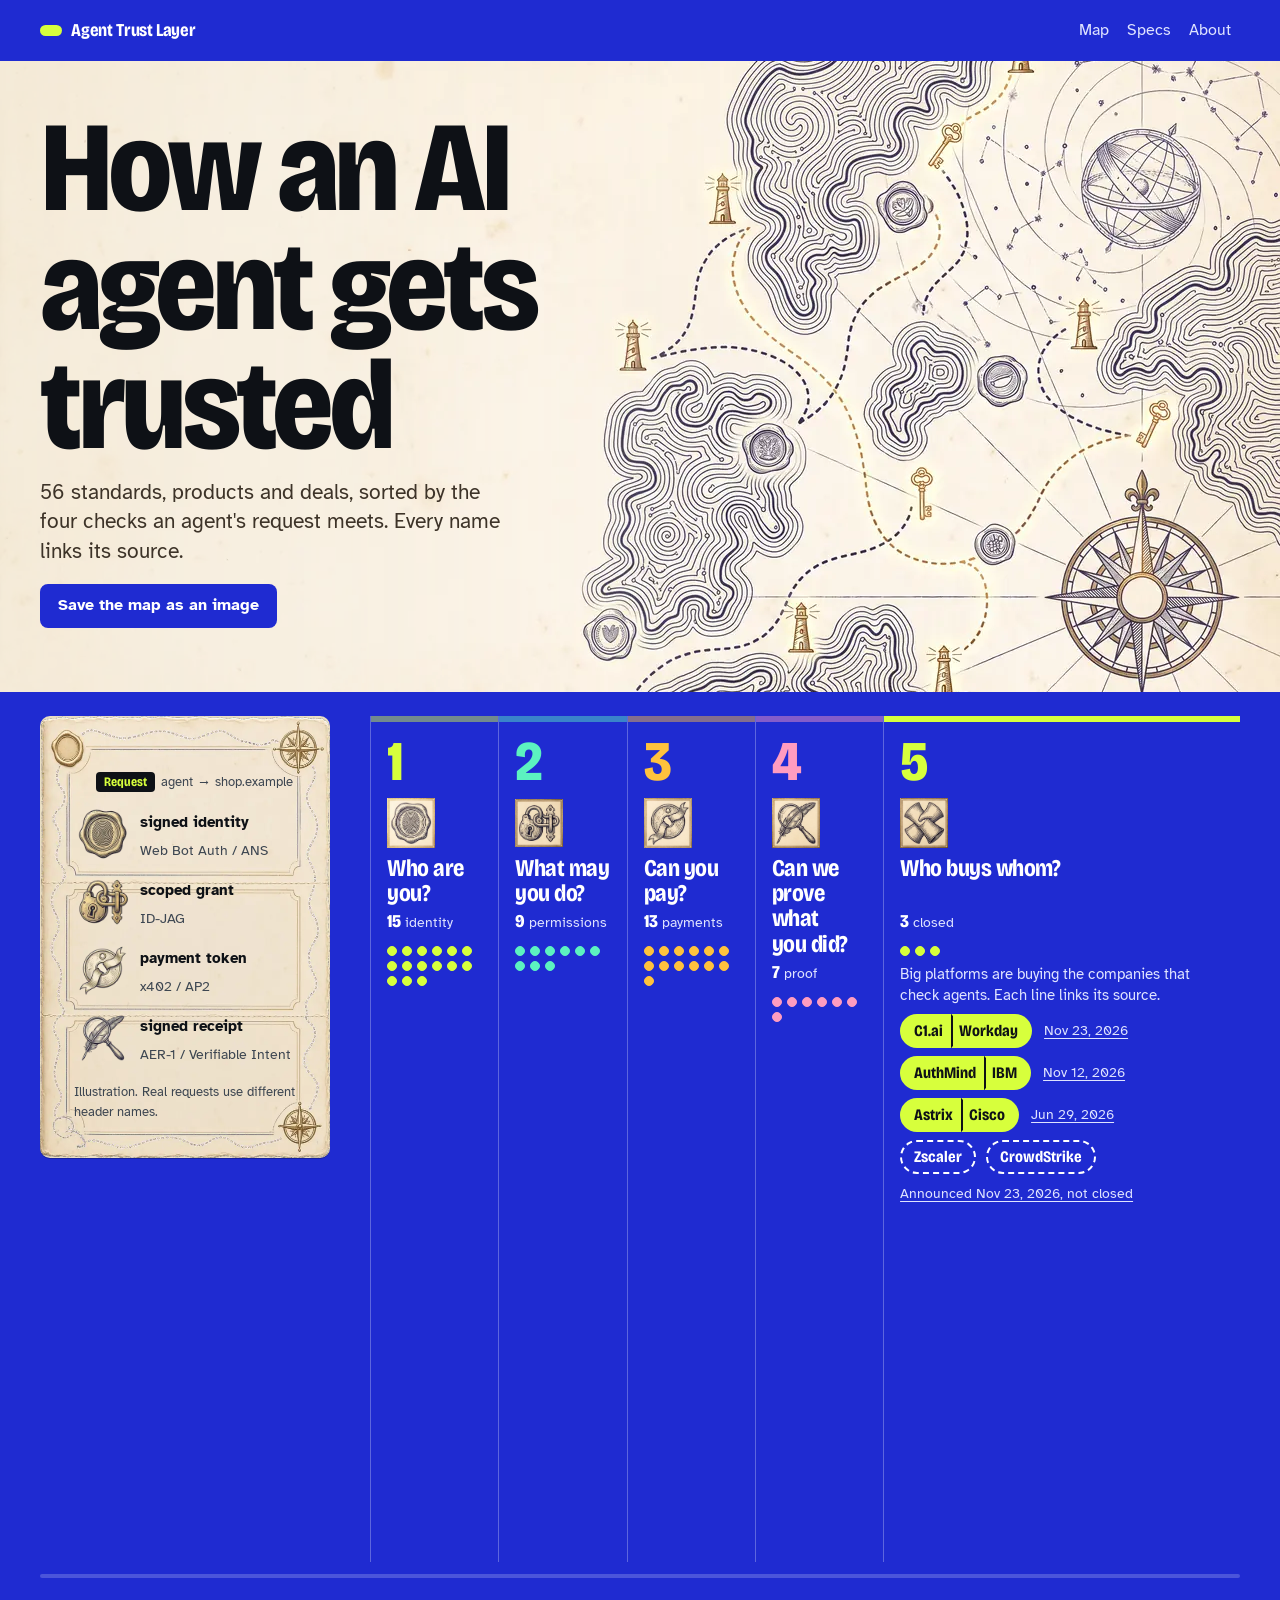
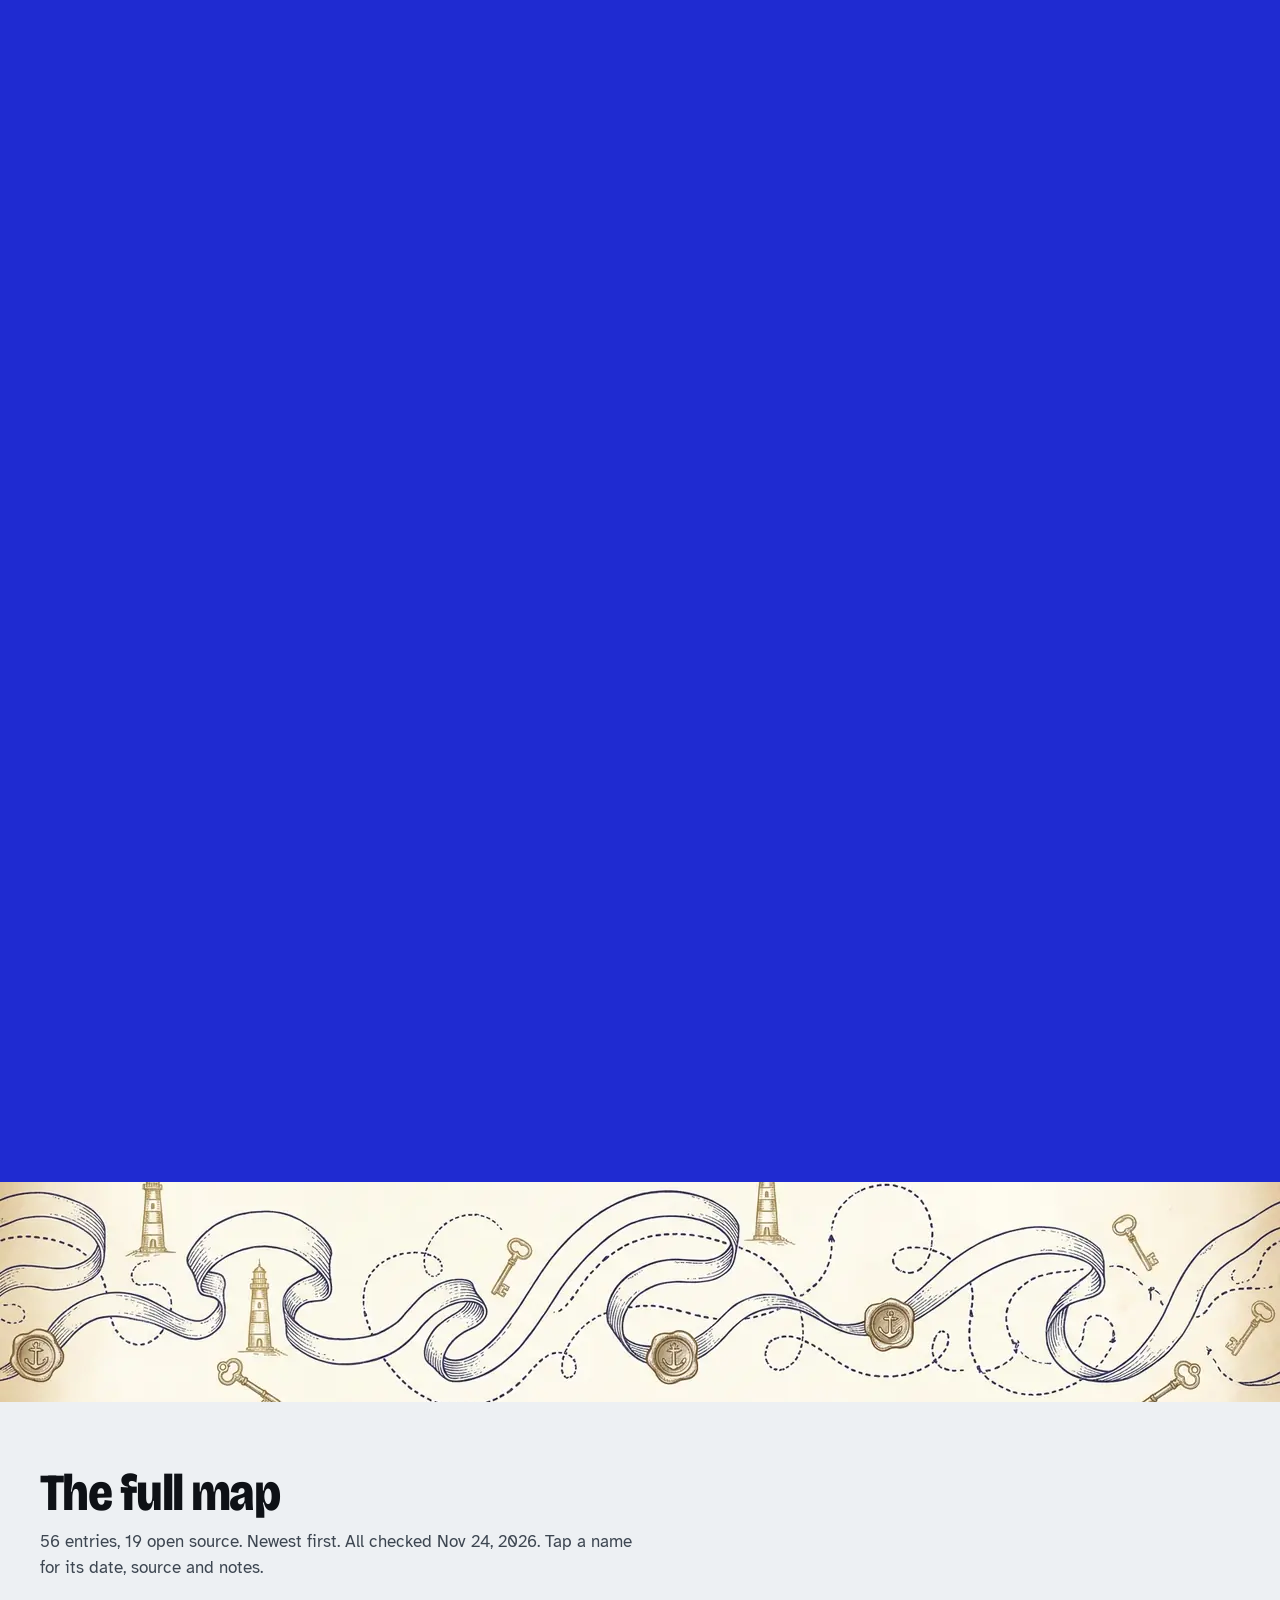
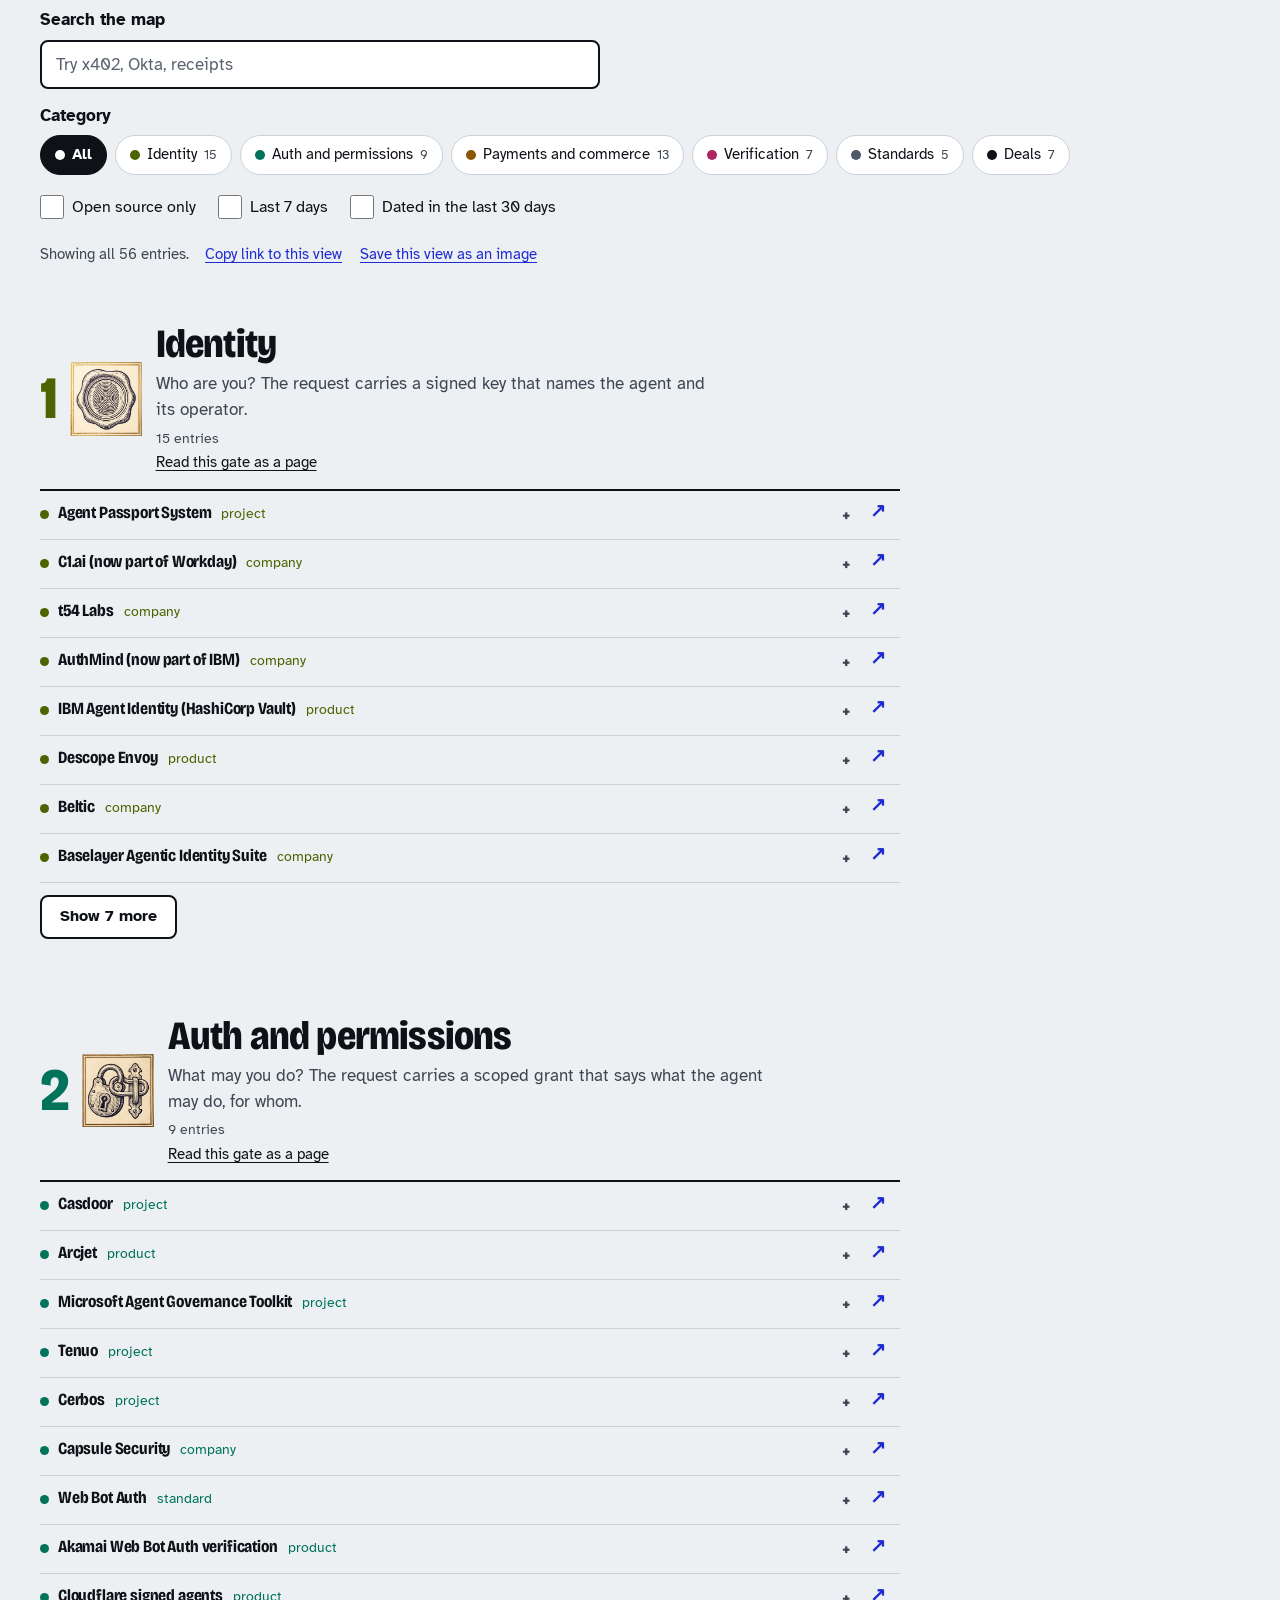
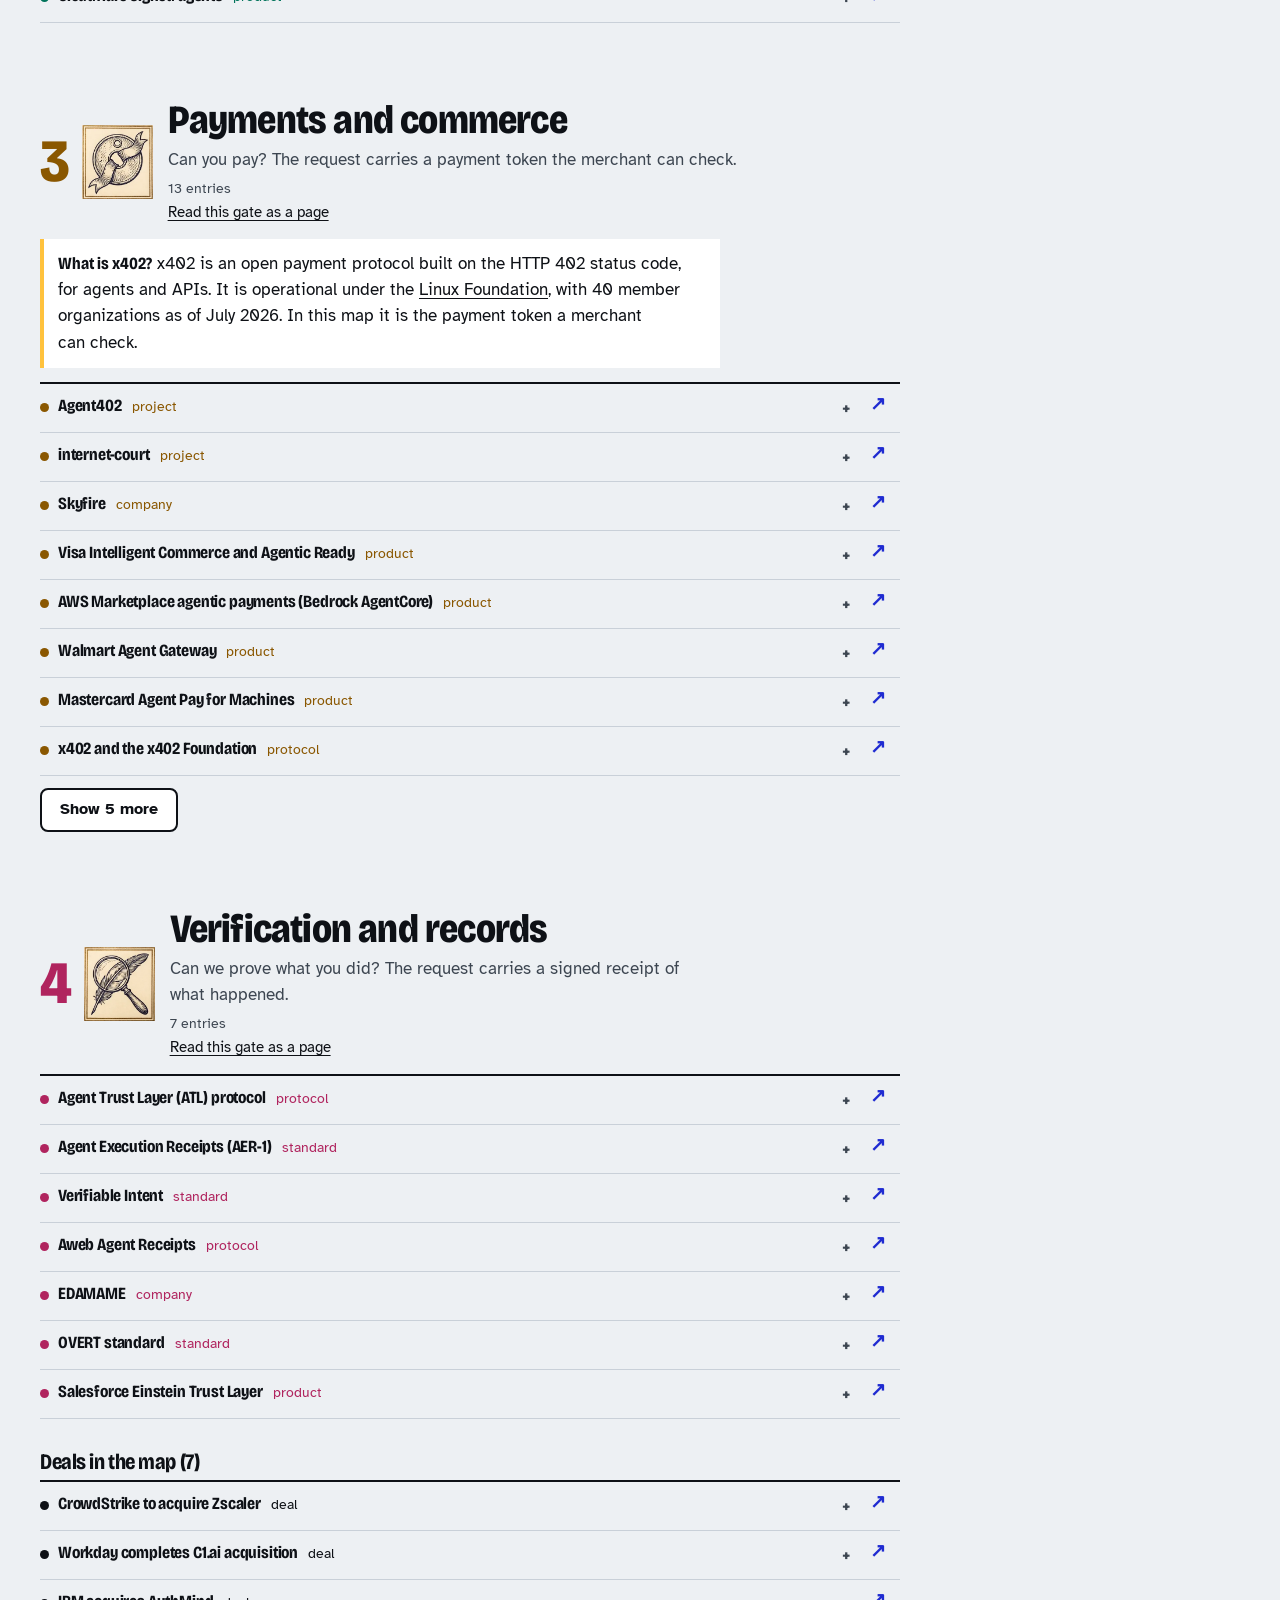
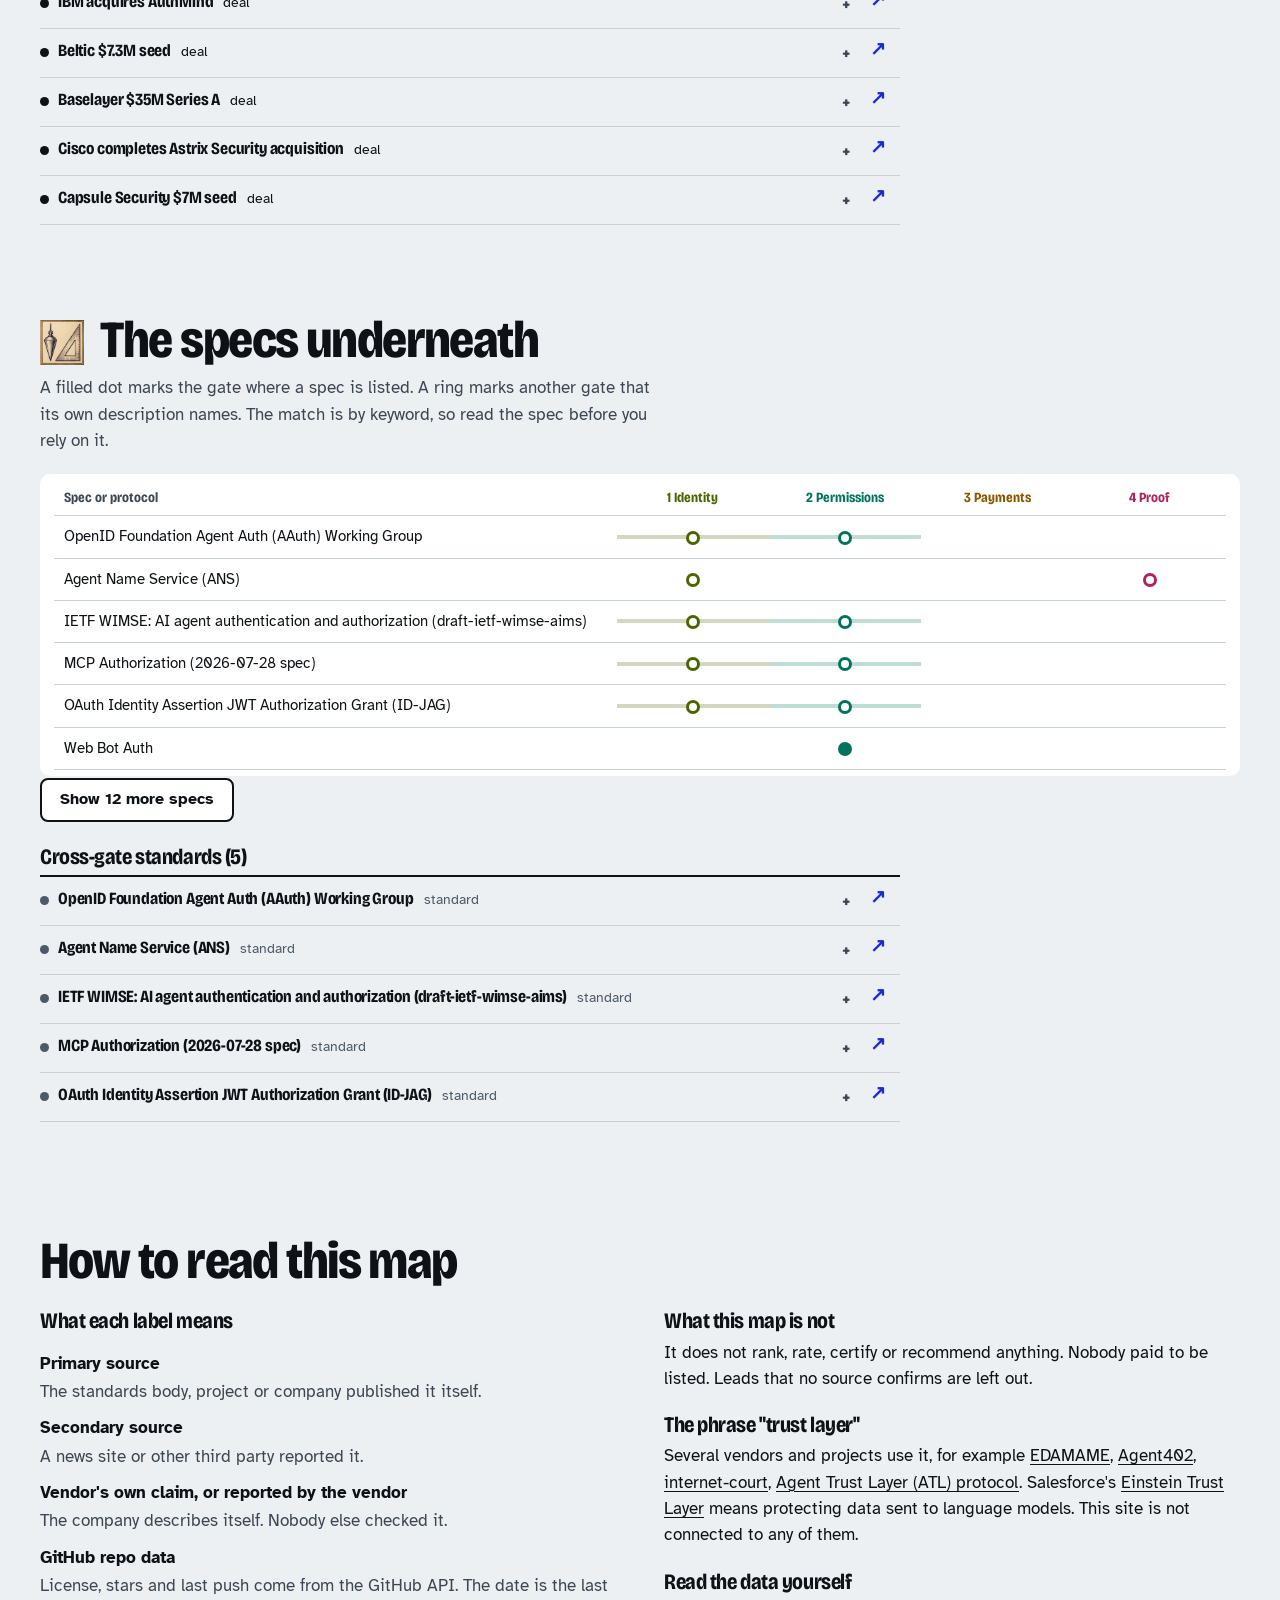
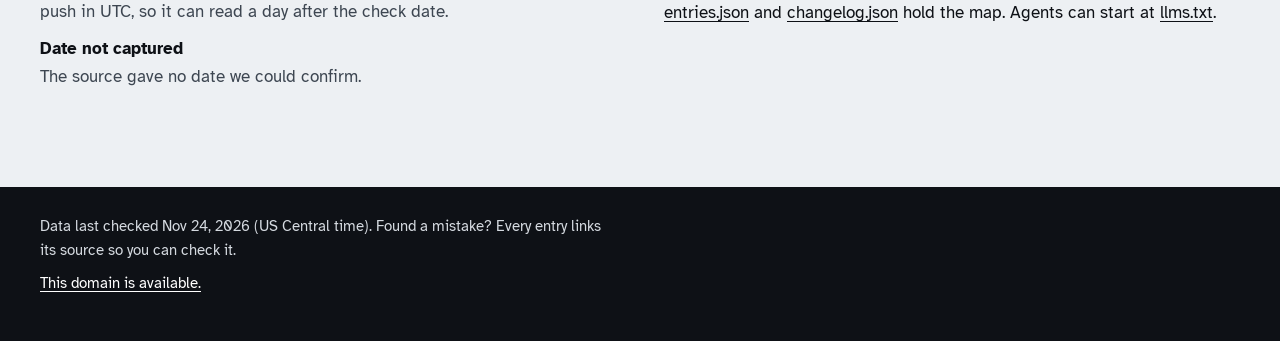
==== commit 8de097c0: "SEO fixes (Compass 11/25): Dataset JSON-LD with dateModified on the home; x402 definition with one s" ====
--- a/docs/index.html
+++ b/docs/index.html
@@ -16,6 +16,7 @@
 <meta property="og:image:alt" content="A large ornate brass key lying across a compass rose over a faint chart grid with dotted routes and beacon points.">
 <link rel="preload" as="image" href="img/hero.webp" imagesrcset="img/hero-800.webp 800w, img/hero.webp 1280w, img/hero-1920.webp 1920w" imagesizes="100vw">
 <meta name="twitter:card" content="summary_large_image">
+<script type="application/ld+json">{"@context":"https://schema.org","@type":"Dataset","name":"Agent Trust Layer map of AI agent trust standards, products and deals","description":"A sourced, dated map of 56 standards, products, open-source projects and deals for AI agent identity, permissions, payments and verification. Every entry links its source.","url":"https://agenttrustlayer.com/","dateModified":"2026-11-24","isAccessibleForFree":true,"keywords":["AI agents","agent identity","agent authorization","agent payments","verification","x402","standards"],"creator":{"@type":"Organization","name":"Agent Trust Layer","url":"https://agenttrustlayer.com/"},"distribution":[{"@type":"DataDownload","encodingFormat":"application/json","contentUrl":"https://agenttrustlayer.com/data/entries.json"}]}</script>
 <meta name="theme-color" content="#1f2bd1">
 <link rel="icon" href="data:image/svg+xml,%3Csvg xmlns='http://www.w3.org/2000/svg' viewBox='0 0 16 16'%3E%3Crect width='16' height='16' rx='3' fill='%231f2bd1'/%3E%3Crect x='4' y='6' width='8' height='4' rx='2' fill='%23d7ff3c'/%3E%3C/svg%3E">
 <link rel="preload" href="fonts/bricolage.woff2" as="font" type="font/woff2" crossorigin>
@@ -120,7 +121,8 @@
 <div class="gate c-id" id="gate-1" data-gate="1" role="group" aria-labelledby="gate-1-h">
 <div class="gate-head"><p class="gate-num" aria-hidden="true">1</p><img class="gate-emblem" src="img/emblem-identity.webp" width="72" height="74" alt="" decoding="async"><div><h2 id="gate-1-h">Identity</h2>
 <p class="gate-sub">Who are you? The request carries a signed key that names the agent and its operator.</p>
-<p class="count" aria-live="polite"><span class="shown">15</span> entries</p></div></div>
+<p class="count" aria-live="polite"><span class="shown">15</span> entries</p>
+<p class="pagelink"><a href="identity/">Read this gate as a page</a></p></div></div>
 <ol class="entries " id="list-1" data-cap="8"><li class="entry c-id" id="e-agent-passport-system" data-cat="identity" data-os="1" data-day="2026-11-24" data-text="agent passport system open protocol and typescript sdk for agent identity, scoped delegation, enforcement before the action and signed receipts. project identity date is last push (github api, read 2026-11-24). apache-2.0, 67 stars. github repo data">
 <details><summary><span class="e-name">Agent Passport System</span> <span class="e-kind">project</span></summary>
 <div class="e-body"><p>Open protocol and TypeScript SDK for agent identity, scoped delegation, enforcement before the action and signed receipts.</p><p class="e-note"><b>Note.</b> Date is last push (GitHub API, read 2026-11-24). Apache-2.0, 67 stars.</p>
@@ -214,7 +216,8 @@
 <div class="gate c-auth" id="gate-2" data-gate="2" role="group" aria-labelledby="gate-2-h">
 <div class="gate-head"><p class="gate-num" aria-hidden="true">2</p><img class="gate-emblem" src="img/emblem-permissions.webp" width="72" height="74" alt="" decoding="async"><div><h2 id="gate-2-h">Auth and permissions</h2>
 <p class="gate-sub">What may you do? The request carries a scoped grant that says what the agent may do, for whom.</p>
-<p class="count" aria-live="polite"><span class="shown">9</span> entries</p></div></div>
+<p class="count" aria-live="polite"><span class="shown">9</span> entries</p>
+<p class="pagelink"><a href="permissions/">Read this gate as a page</a></p></div></div>
 <ol class="entries " id="list-2"><li class="entry c-auth" id="e-casdoor" data-cat="auth/permissions" data-os="1" data-day="2026-11-25" data-text="casdoor open-source identity and access management platform positioned as agent-first, with an llm/mcp and agent gateway. project auth and permissions date is last push (github api). apache-2.0, ~14.9k stars. github repo data">
 <details><summary><span class="e-name">Casdoor</span> <span class="e-kind">project</span></summary>
 <div class="e-body"><p>Open-source identity and access management platform positioned as agent-first, with an LLM/MCP and agent gateway.</p><p class="e-note"><b>Note.</b> Date is last push (GitHub API). Apache-2.0, ~14.9k stars.</p>
@@ -272,7 +275,9 @@
 <div class="gate c-pay" id="gate-3" data-gate="3" role="group" aria-labelledby="gate-3-h">
 <div class="gate-head"><p class="gate-num" aria-hidden="true">3</p><img class="gate-emblem" src="img/emblem-payments.webp" width="72" height="74" alt="" decoding="async"><div><h2 id="gate-3-h">Payments and commerce</h2>
 <p class="gate-sub">Can you pay? The request carries a payment token the merchant can check.</p>
-<p class="count" aria-live="polite"><span class="shown">13</span> entries</p></div></div>
+<p class="count" aria-live="polite"><span class="shown">13</span> entries</p>
+<p class="pagelink"><a href="payments/">Read this gate as a page</a></p></div></div>
+<p class="def" id="x402-def"><b>What is x402?</b> x402 is an open payment protocol built on the HTTP 402 status code, for agents and APIs. It is operational under the <a href="https://www.linuxfoundation.org/press/linux-foundation-announces-operational-launch-of-x402-foundation-to-standardize-internet-native-payments-for-ai-agents-and-applications" rel="noopener">Linux Foundation</a>, with 40 member organizations as of July 2026. In this map it is the payment token a merchant can check.</p>
 <ol class="entries " id="list-3" data-cap="8"><li class="entry c-pay" id="e-agent402" data-cat="payments/commerce" data-os="1" data-day="2026-11-25" data-text="agent402 open-source project describing itself as a payment and trust layer for agents to find, pay for and verify paid calls over x402 and mpp. project payments and commerce date is last push; 53 stars; self-described. github repo data">
 <details><summary><span class="e-name">Agent402</span> <span class="e-kind">project</span></summary>
 <div class="e-body"><p>Open-source project describing itself as a payment and trust layer for agents to find, pay for and verify paid calls over x402 and MPP.</p><p class="e-note"><b>Note.</b> Date is last push; 53 stars; self-described.</p>
@@ -354,7 +359,8 @@
 <div class="gate c-ver" id="gate-4" data-gate="4" role="group" aria-labelledby="gate-4-h">
 <div class="gate-head"><p class="gate-num" aria-hidden="true">4</p><img class="gate-emblem" src="img/emblem-verification.webp" width="72" height="74" alt="" decoding="async"><div><h2 id="gate-4-h">Verification and records</h2>
 <p class="gate-sub">Can we prove what you did? The request carries a signed receipt of what happened.</p>
-<p class="count" aria-live="polite"><span class="shown">7</span> entries</p></div></div>
+<p class="count" aria-live="polite"><span class="shown">7</span> entries</p>
+<p class="pagelink"><a href="verification/">Read this gate as a page</a></p></div></div>
 <ol class="entries " id="list-4"><li class="entry c-ver" id="e-agent-trust-layer-atl-protocol" data-cat="verification" data-os="1" data-day="2026-11-20" data-text="agent trust layer (atl) protocol open protocol and demo for an optional, fail-open trust consult before an agent makes an x402 payment. protocol verification date is last push; mit; 0 stars; one-developer project. unrelated to this site. github repo data">
 <details><summary><span class="e-name">Agent Trust Layer (ATL) protocol</span> <span class="e-kind">protocol</span></summary>
 <div class="e-body"><p>Open protocol and demo for an optional, fail-open trust consult before an agent makes an x402 payment.</p><p class="e-note"><b>Note.</b> Date is last push; MIT; 0 stars; one-developer project. Unrelated to this site.</p>
--- a/docs/style.css
+++ b/docs/style.css
@@ -371,3 +371,20 @@
   .week { padding-top: 32px; }
   .gate-sub { display: none; }
 }
+
+/* ---------- x402 definition and per-gate answer pages ---------- */
+.def { grid-column: 1 / -1; margin: 0 0 14px; max-width: 40em; padding: 12px 14px; background: var(--white); border-left: 4px solid var(--cb); }
+.def b { font-family: var(--display); }
+.pagelink { margin: 2px 0 0; font-size: 15px; }
+.catp { padding-top: 28px; padding-bottom: 8px; max-width: 860px; }
+.catp-head { display: grid; grid-template-columns: 72px 1fr; gap: 14px; align-items: center; margin-bottom: 14px; }
+.catp h1 { font-size: clamp(28px, 6vw, 46px); font-weight: 800; }
+.catp-a { font-size: 19px; max-width: 36em; margin: 0 0 22px; }
+.catp-a a { font-weight: 700; }
+.catp-list { list-style: none; margin: 0 0 24px; padding: 0; border-top: 2px solid var(--ink); }
+.catp-list li { display: flex; flex-direction: column; gap: 2px; padding: 10px 0; border-bottom: 1px solid var(--line); }
+.catp-list li a { font-weight: 700; padding: 6px 0; }
+.catp-list .m { font-size: 15px; color: var(--ink2); }
+.catp-go { margin: 0 0 8px; }
+.catp-go a { display: inline-block; text-decoration: none; padding: 14px 18px; }
+@media (min-width: 700px) { .catp-list li { flex-direction: row; justify-content: space-between; align-items: baseline; gap: 24px; } .catp-list .m { text-align: right; } }
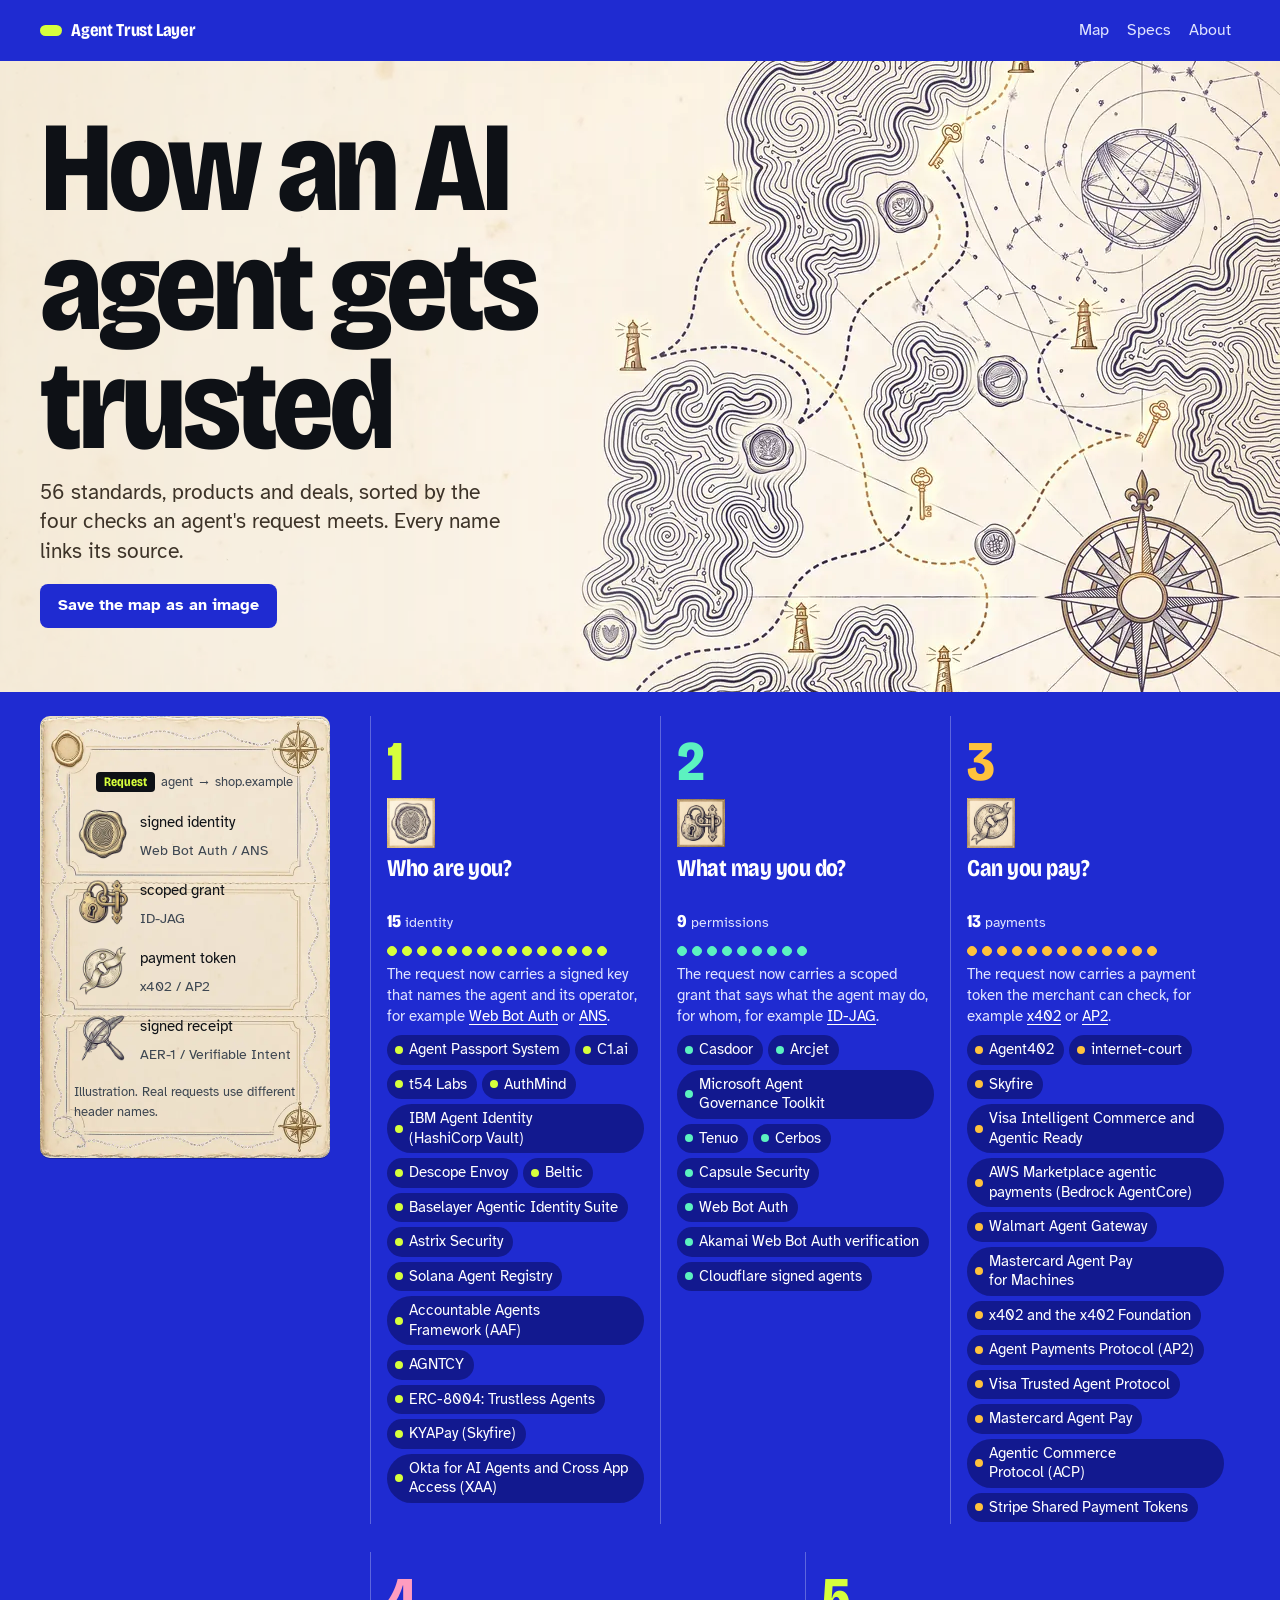
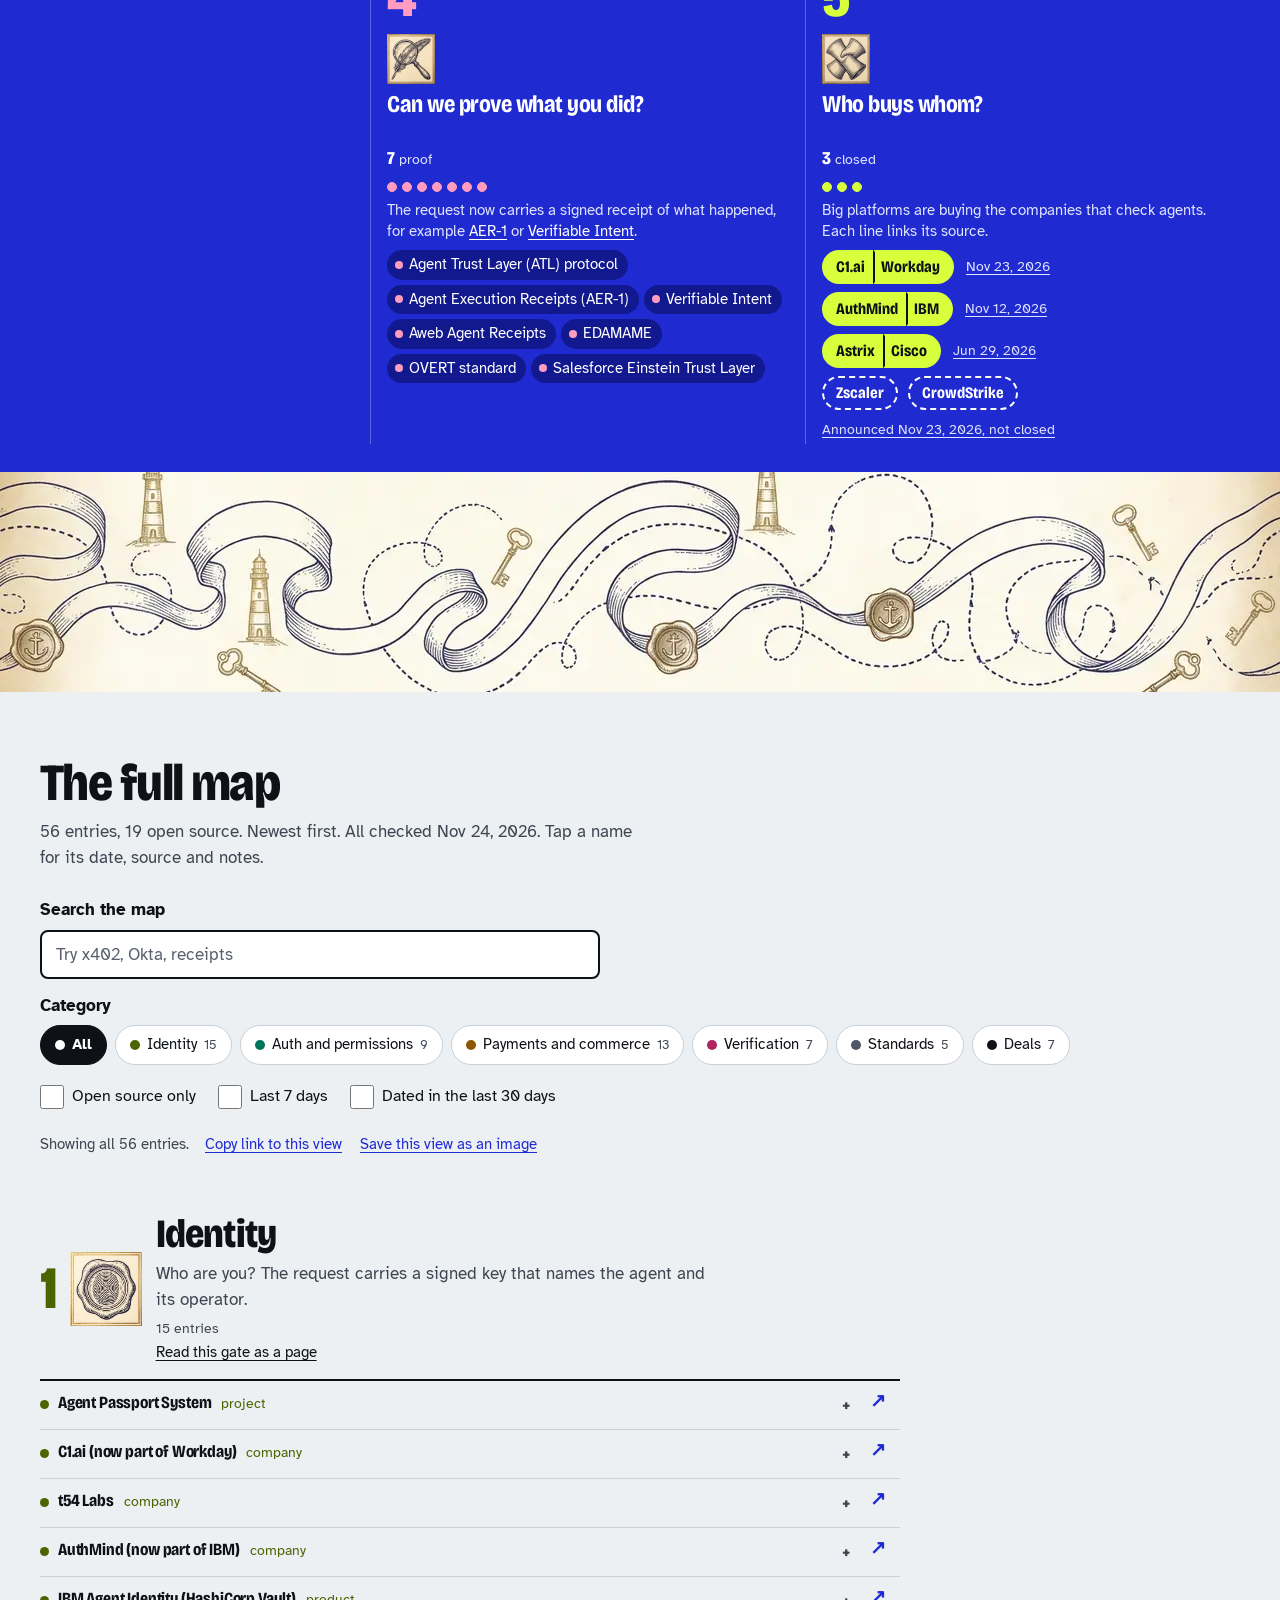
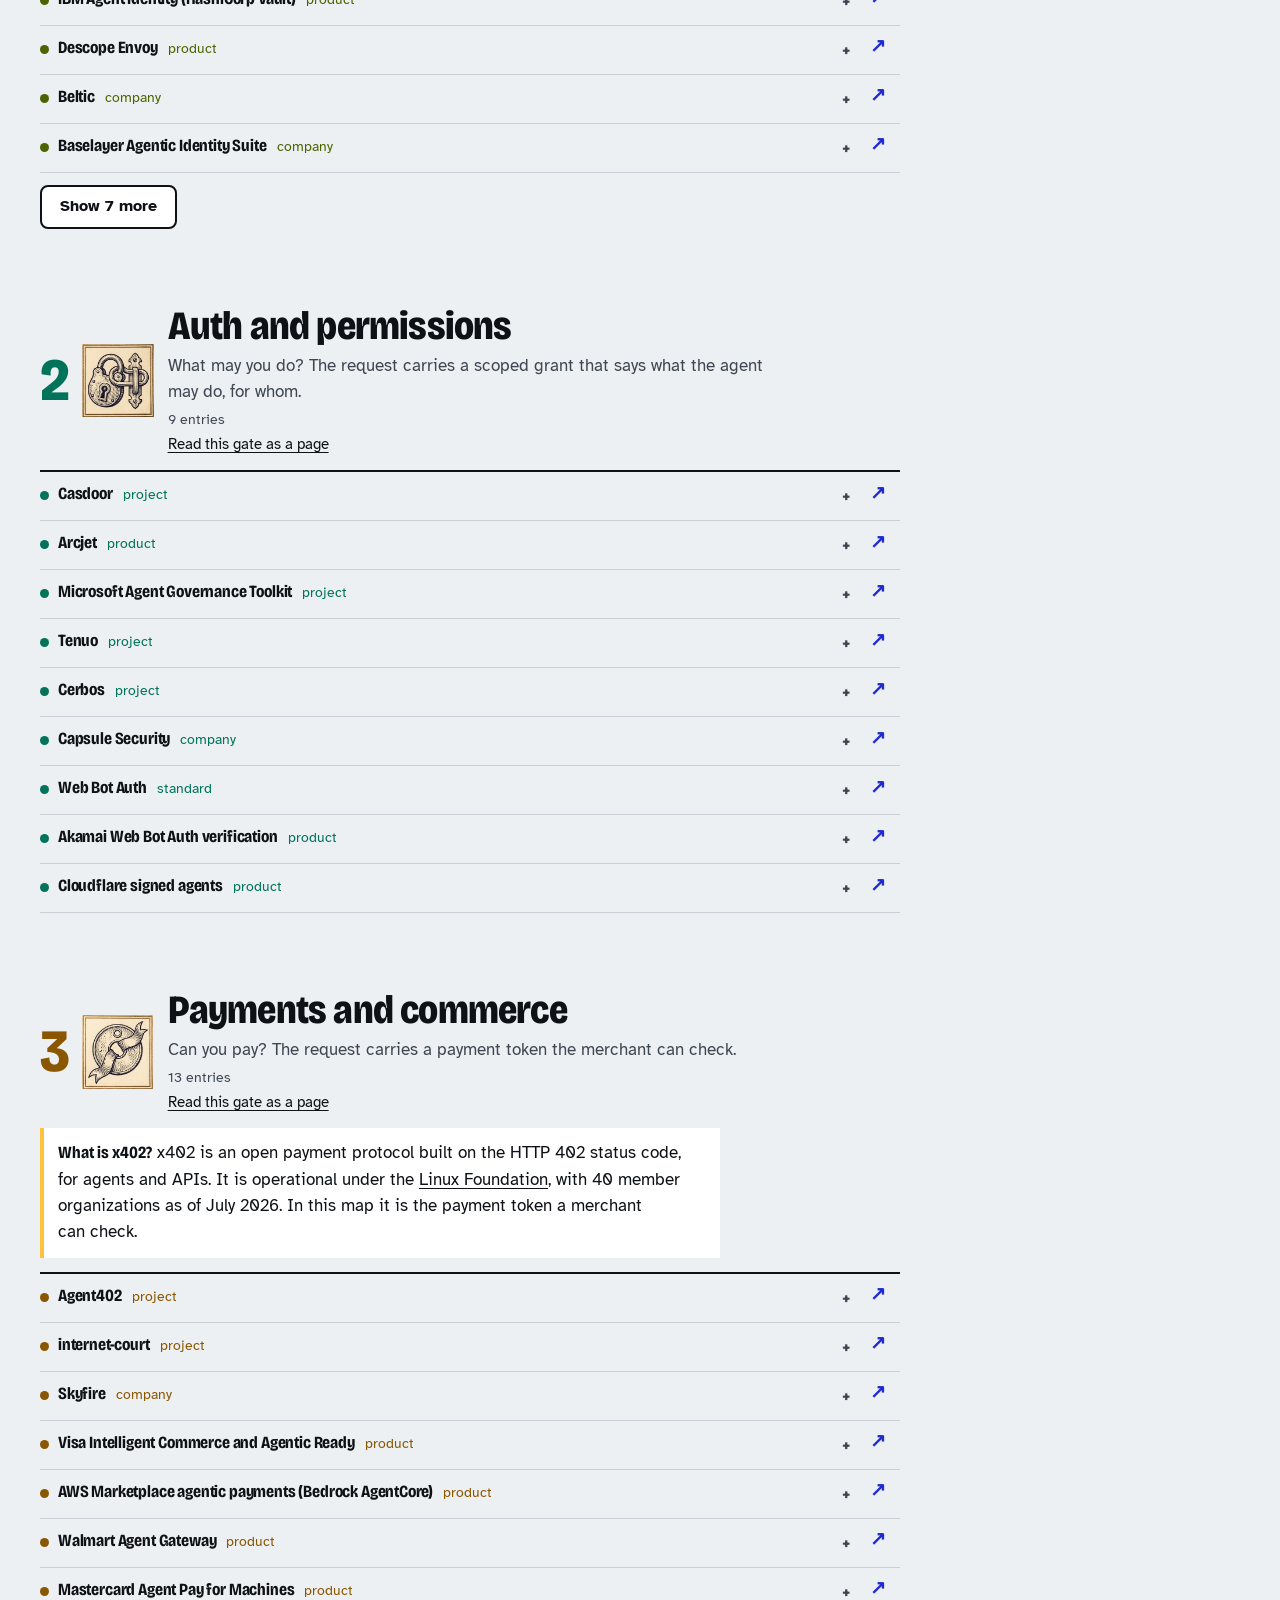
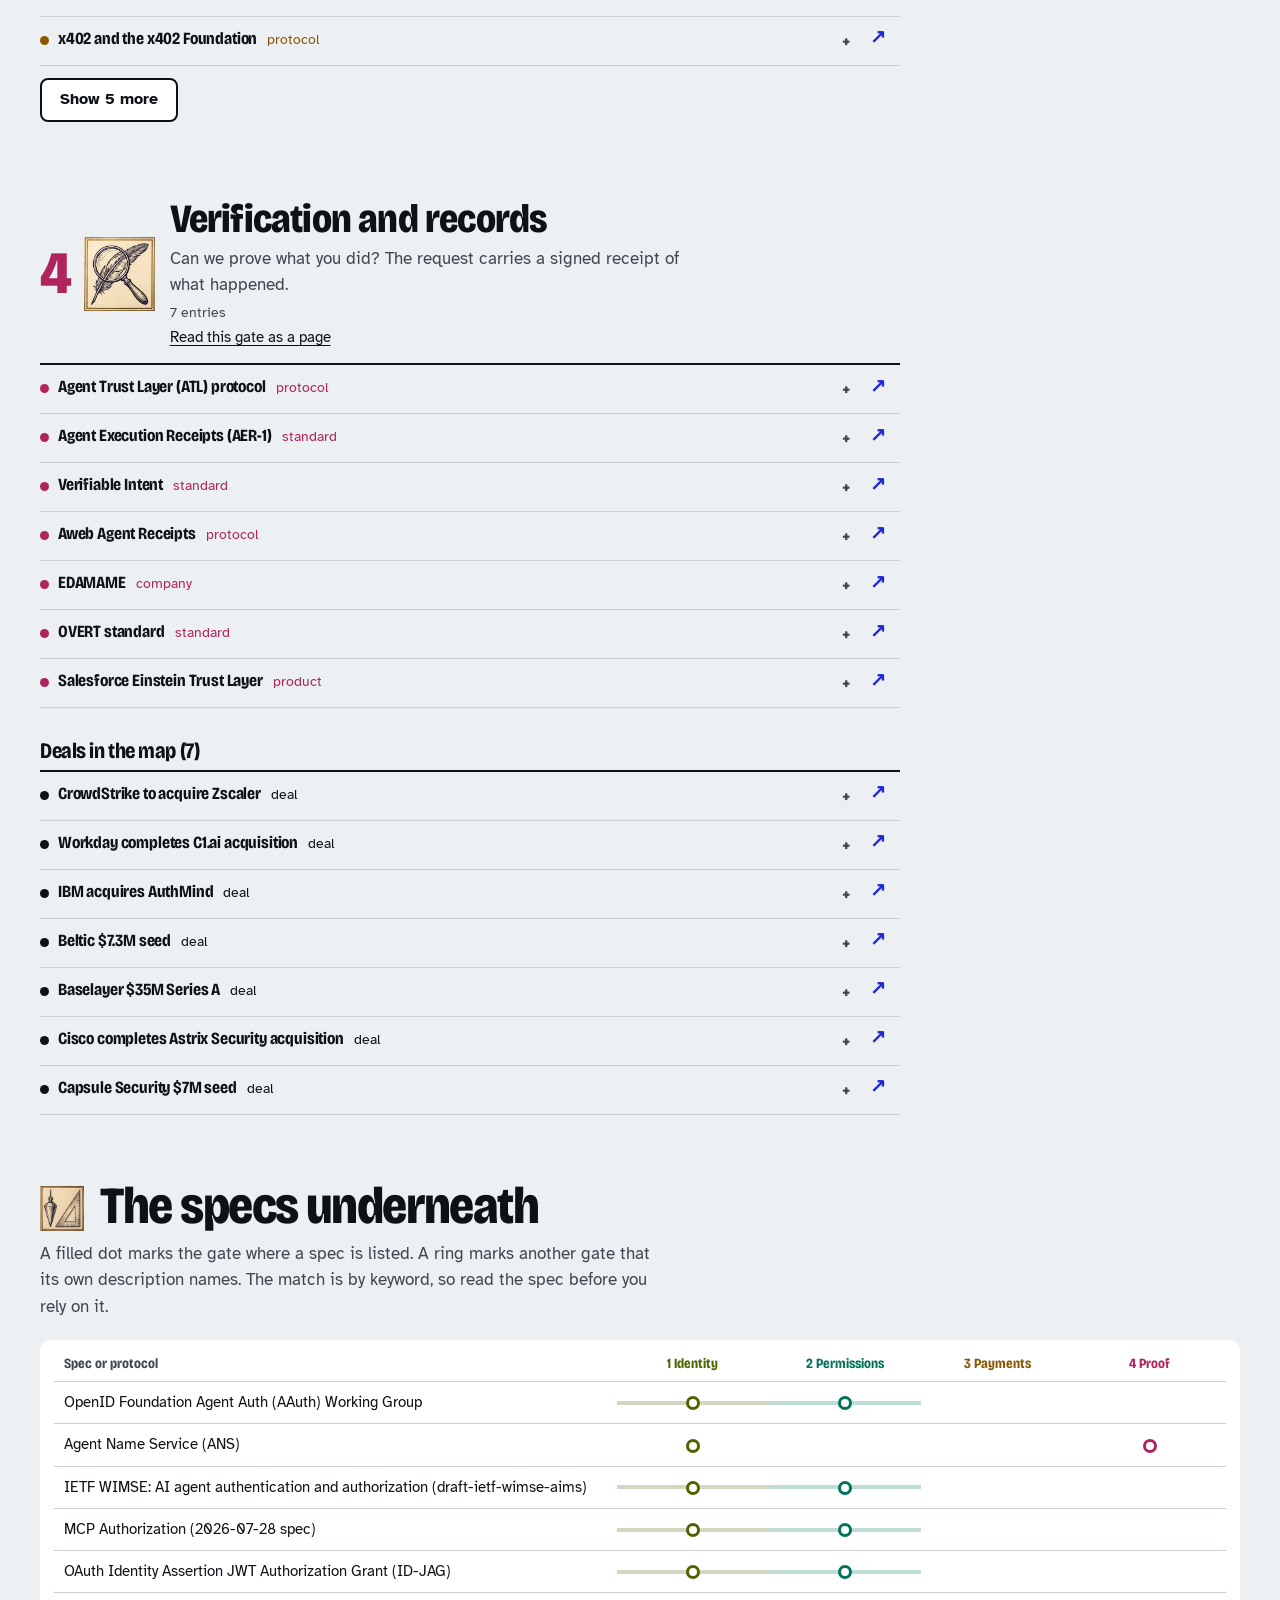
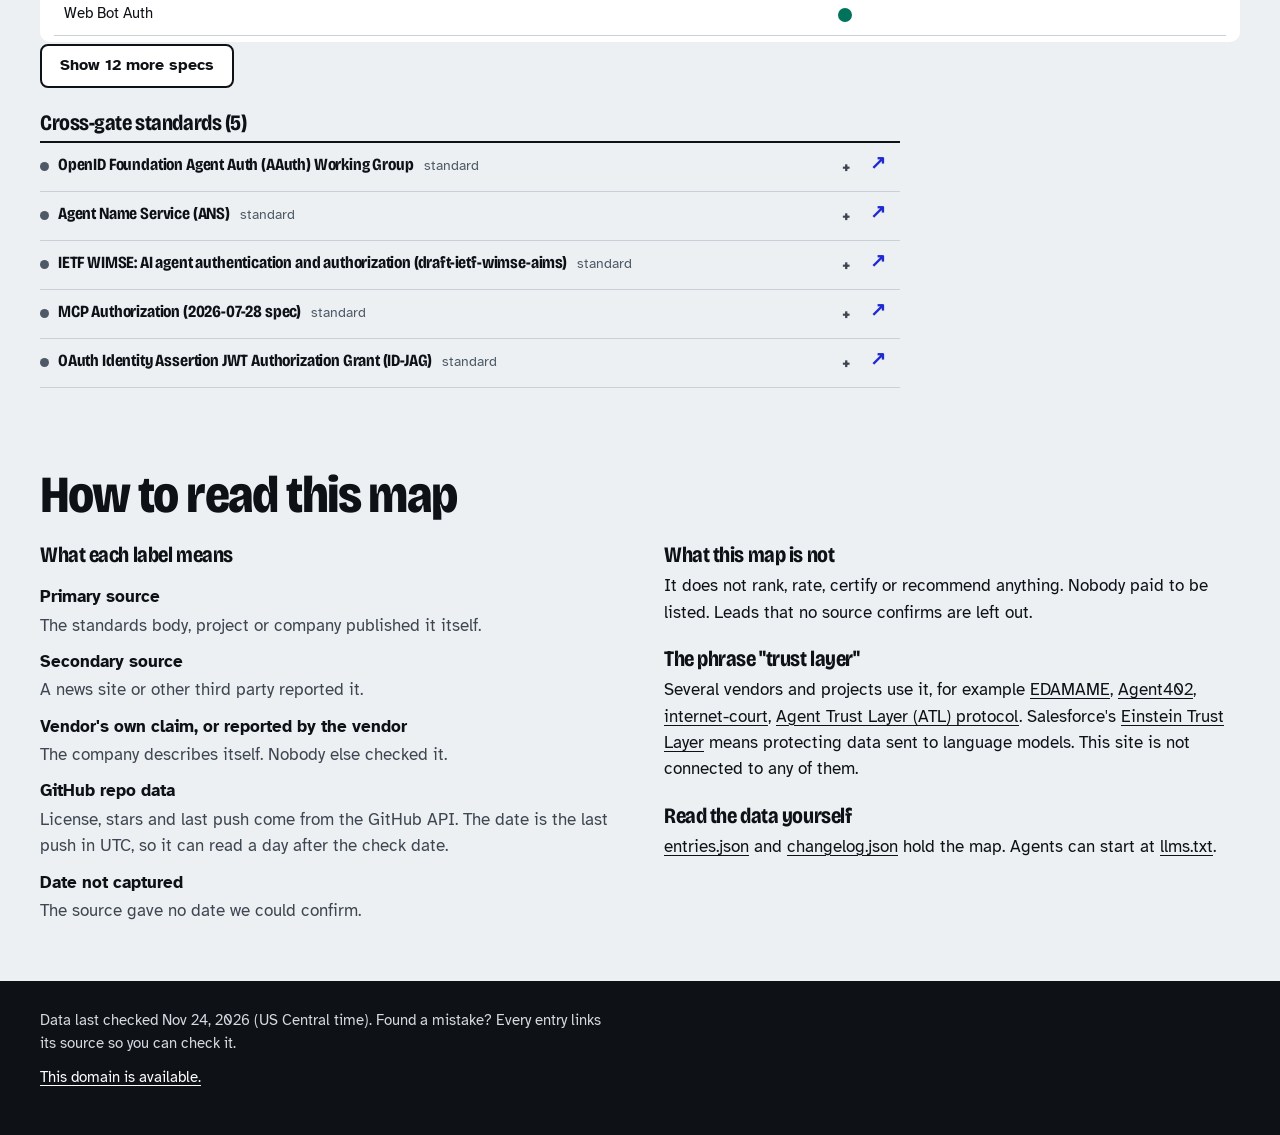
==== commit 848e0d2b: "Unpin the request card (Shears 11/25): no sticky stage or scroll spacer, so no empty blue band while" ====
--- a/docs/index.html
+++ b/docs/index.html
@@ -83,10 +83,8 @@
 <li class="pending"><span class="m-pair"><span class="m-from">Zscaler</span><span class="m-to">CrowdStrike</span></span><a class="m-src" href="https://www.crowdstrike.com/en-us/press-releases/crowdstrike-to-acquire-zscaler-bringing-network-security-and-zero-trust-to-the-falcon-platform/" rel="noopener">Announced Nov 23, 2026, not closed<span class="vh">: CrowdStrike agrees to acquire Zscaler in an all-stock deal valuing Zscaler at about $43.9B</span></a></li></ol>
 </div></div></li>
 </ol>
-<div class="meter" aria-hidden="true"><span></span></div>
-</div>
-</div>
-<div class="steps" aria-hidden="true"><div class="step" data-step="1"></div><div class="step" data-step="2"></div><div class="step" data-step="3"></div><div class="step" data-step="4"></div><div class="step" data-step="5"></div></div>
+</div>
+</div>
 </section>
 </header>
 
--- a/docs/style.css
+++ b/docs/style.css
@@ -69,7 +69,6 @@
 .g::before { content: ""; position: absolute; left: -20px; top: -1px; bottom: 0; width: 5px; background: transparent; transition: background-color .4s; }
 .g.is-passed::before { background: var(--cb); opacity: .45; }
 .g.is-active::before { background: var(--cb); opacity: 1; }
-html.story .g.is-active .g-dots { display: none; }
 .g-head { display: grid; grid-template-columns: 26px 1fr auto; align-items: baseline; gap: 8px; }
 .g-n { font: 800 22px/1 var(--display); color: var(--cb, #fff); }
 .g-deal { --cb: var(--lime); }
@@ -102,26 +101,6 @@
 .merges .pending .m-from, .merges .pending .m-to { background: transparent; color: #fff; border: 2px dashed #fff; }
 .m-src { font-size: 14px; color: var(--on-signal-2); padding: 3px 0; }
 
-.meter { height: 4px; background: rgba(255,255,255,.2); border-radius: 2px; overflow: hidden; display: none; }
-.meter span { display: block; height: 100%; width: 100%; background: var(--lime); transform-origin: 0 50%; transform: scaleX(var(--p, 0)); }
-
-.steps { display: none; }
-
-/* ---- story mode: JS on, motion allowed ---- */
-html.story .stage { position: sticky; top: 0; height: 100vh; height: 100svh; overflow: hidden; }
-html.story .stage-in { height: 100%; grid-template-rows: auto auto 1fr auto; align-content: start; padding-bottom: 14px; }
-html.story .steps { display: block; }
-html.story .steps { margin-top: -100vh; margin-top: -100svh; position: relative; z-index: -1; }
-html.story .step { height: 65vh; height: 65svh; }
-html.story .step:last-child { height: 150vh; height: 150svh; }
-@media (max-width: 959px) {
-  html.story .step { height: 32vh; height: 32svh; }
-  html.story .step:last-child { height: 60vh; height: 60svh; }
-}
-html.story .meter { display: block; align-self: end; }
-html.story .g:not(.is-active) .g-names li { opacity: 0; transform: translateY(8px); transition-delay: 0s; }
-html.story .stamps li.on.stamp { animation: stamp .5s cubic-bezier(.2,.9,.3,1.3) 1; }
-@keyframes stamp { 0% { transform: scale(1.35) rotate(-4deg); } 100% { transform: none; } }
 
 /* static mode (no JS, reduced motion): everything open */
 .stage[data-step="all"] .g-more { grid-template-rows: 1fr; visibility: visible; }
@@ -214,7 +193,7 @@
 .tag-os { font-weight: 700; color: var(--auth); }
 .permalink { color: var(--signal); }
 
-.block { padding-top: 64px; padding-bottom: 24px; }
+.block { padding-top: 40px; padding-bottom: 16px; }
 .ribbon-wrap { overflow-x: auto; background: var(--white); border-radius: 10px; margin-bottom: 14px; padding: 6px 14px; }
 .ribbon { border-collapse: collapse; width: 100%; font-size: 15px; }
 .ribbon th, .ribbon td { padding: 9px 10px; border-bottom: 1px solid var(--line); text-align: left; }
@@ -250,7 +229,7 @@
 .about p { margin: 0 0 10px; max-width: 36em; }
 .labels dt { font-weight: 700; margin-top: 10px; }
 .labels dd { margin: 2px 0 0; color: var(--ink2); max-width: 36em; }
-.foot { margin-top: 56px; background: var(--ink); color: #d5dae0; padding: 28px 0 36px; font-size: 15px; }
+.foot { margin-top: 24px; background: var(--ink); color: #d5dae0; padding: 28px 0 36px; font-size: 15px; }
 .foot p { margin: 0 0 10px; max-width: 38em; }
 .foot .sale a { color: #fff; }
 
@@ -260,7 +239,6 @@
   .intro h1 { max-width: 12ch; }
   .dek { font-size: 21px; max-width: 26ch; margin-bottom: 8px; }
   .stage-in { grid-template-columns: 290px minmax(0, 1fr); column-gap: 40px; padding-top: 24px; }
-  html.story .stage-in { grid-template-rows: 1fr auto; align-content: stretch; }
   .ticket { align-self: start; aspect-ratio: 627 / 931; background-image: url(img/ticket.webp); padding: 56px 26px 36px 34px; border-radius: 10px; grid-row: 1; }
   .t-h { font-size: 13px; gap: 6px; margin: 0 0 14px 22px; }
   .stamps { grid-template-columns: 1fr; gap: 8px; }
@@ -274,7 +252,6 @@
   .g { flex: 1 1 0; min-width: 0; border-top: 0; border-left: 1px solid rgba(255,255,255,.28); padding: 4px 16px 0; transition: flex-grow .6s cubic-bezier(.3,.7,.2,1); overflow: hidden; }
   .g::before { left: 0; right: 0; top: 0; bottom: auto; width: auto; height: 6px; }
   .g { padding-top: 18px; }
-  html.story .g.is-active .g-dots { display: flex; }
   .g.is-active { flex-grow: 3.4; }
   .g-head { grid-template-columns: 1fr; gap: 4px; }
   .g-n { font-size: 56px; letter-spacing: -0.04em; }
@@ -284,7 +261,6 @@
   .g-names a { font-size: 15px; }
   .stage[data-step="all"] .track { flex-wrap: wrap; row-gap: 28px; }
   .stage[data-step="all"] .g { flex-basis: 30%; }
-  html.story .meter { grid-column: 1 / -1; }
   .week-grid { grid-template-columns: 1.1fr 1fr; gap: 56px; align-items: end; }
   .about .cols { grid-template-columns: 1fr 1fr; gap: 48px; }
   .month { grid-template-columns: 120px minmax(0, 1fr); gap: 20px; }
@@ -367,7 +343,7 @@
 /* phone: tighter section spacing */
 @media (max-width: 959px) {
   .gate { padding-top: 28px; }
-  .block { padding-top: 40px; }
+  .block { padding-top: 24px; }
   .week { padding-top: 32px; }
   .gate-sub { display: none; }
 }
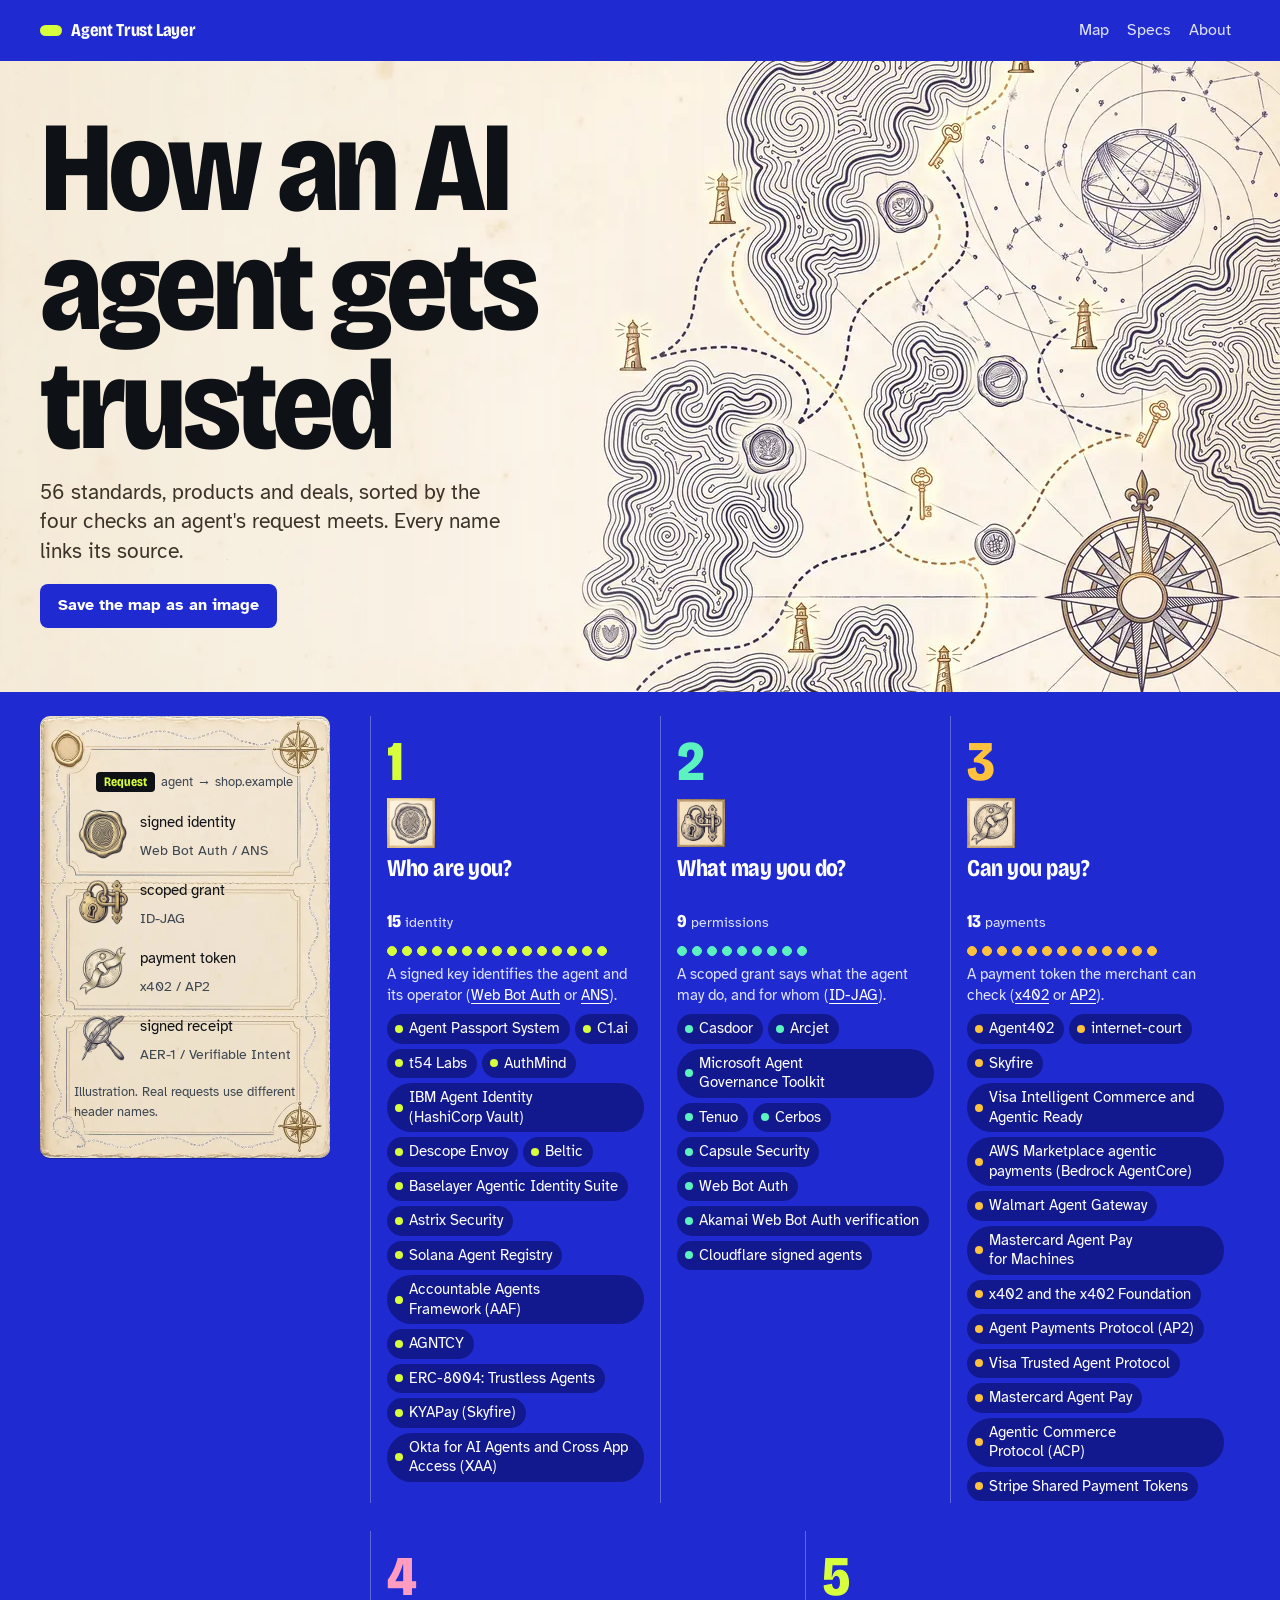
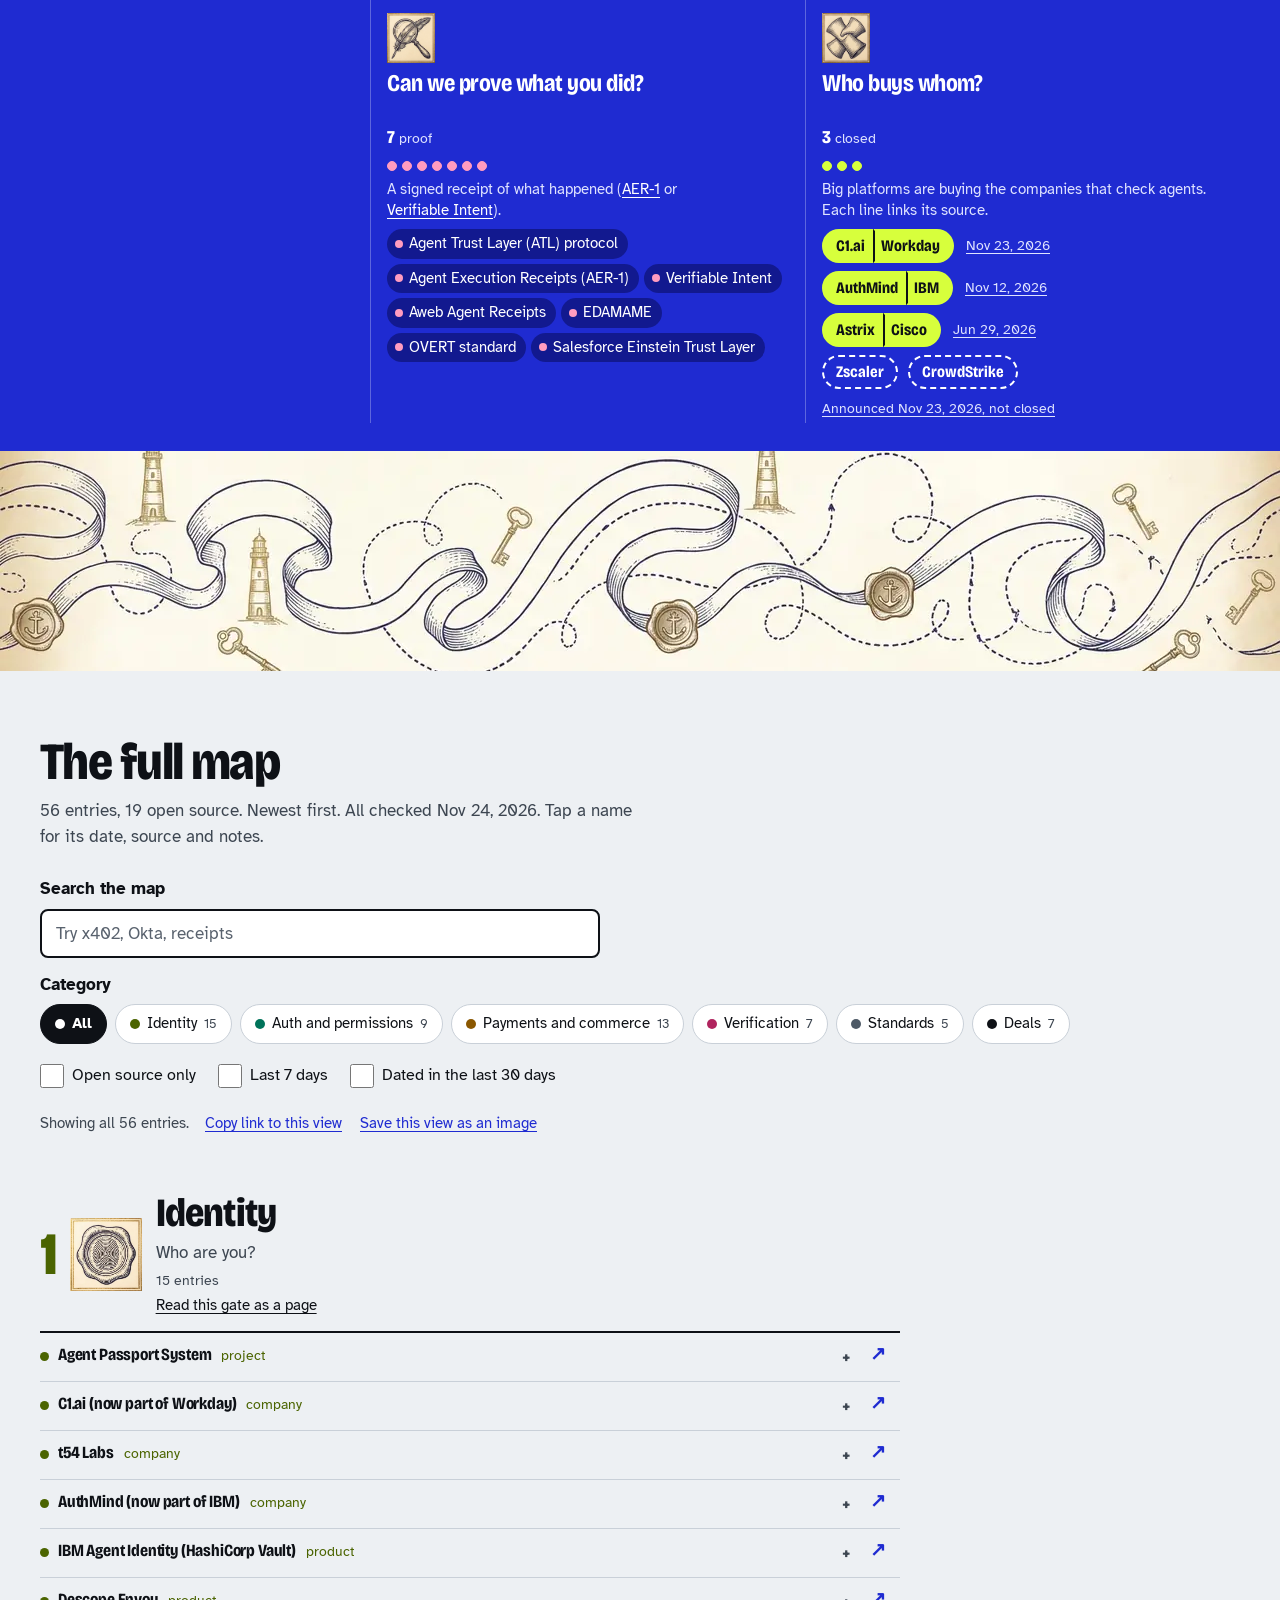
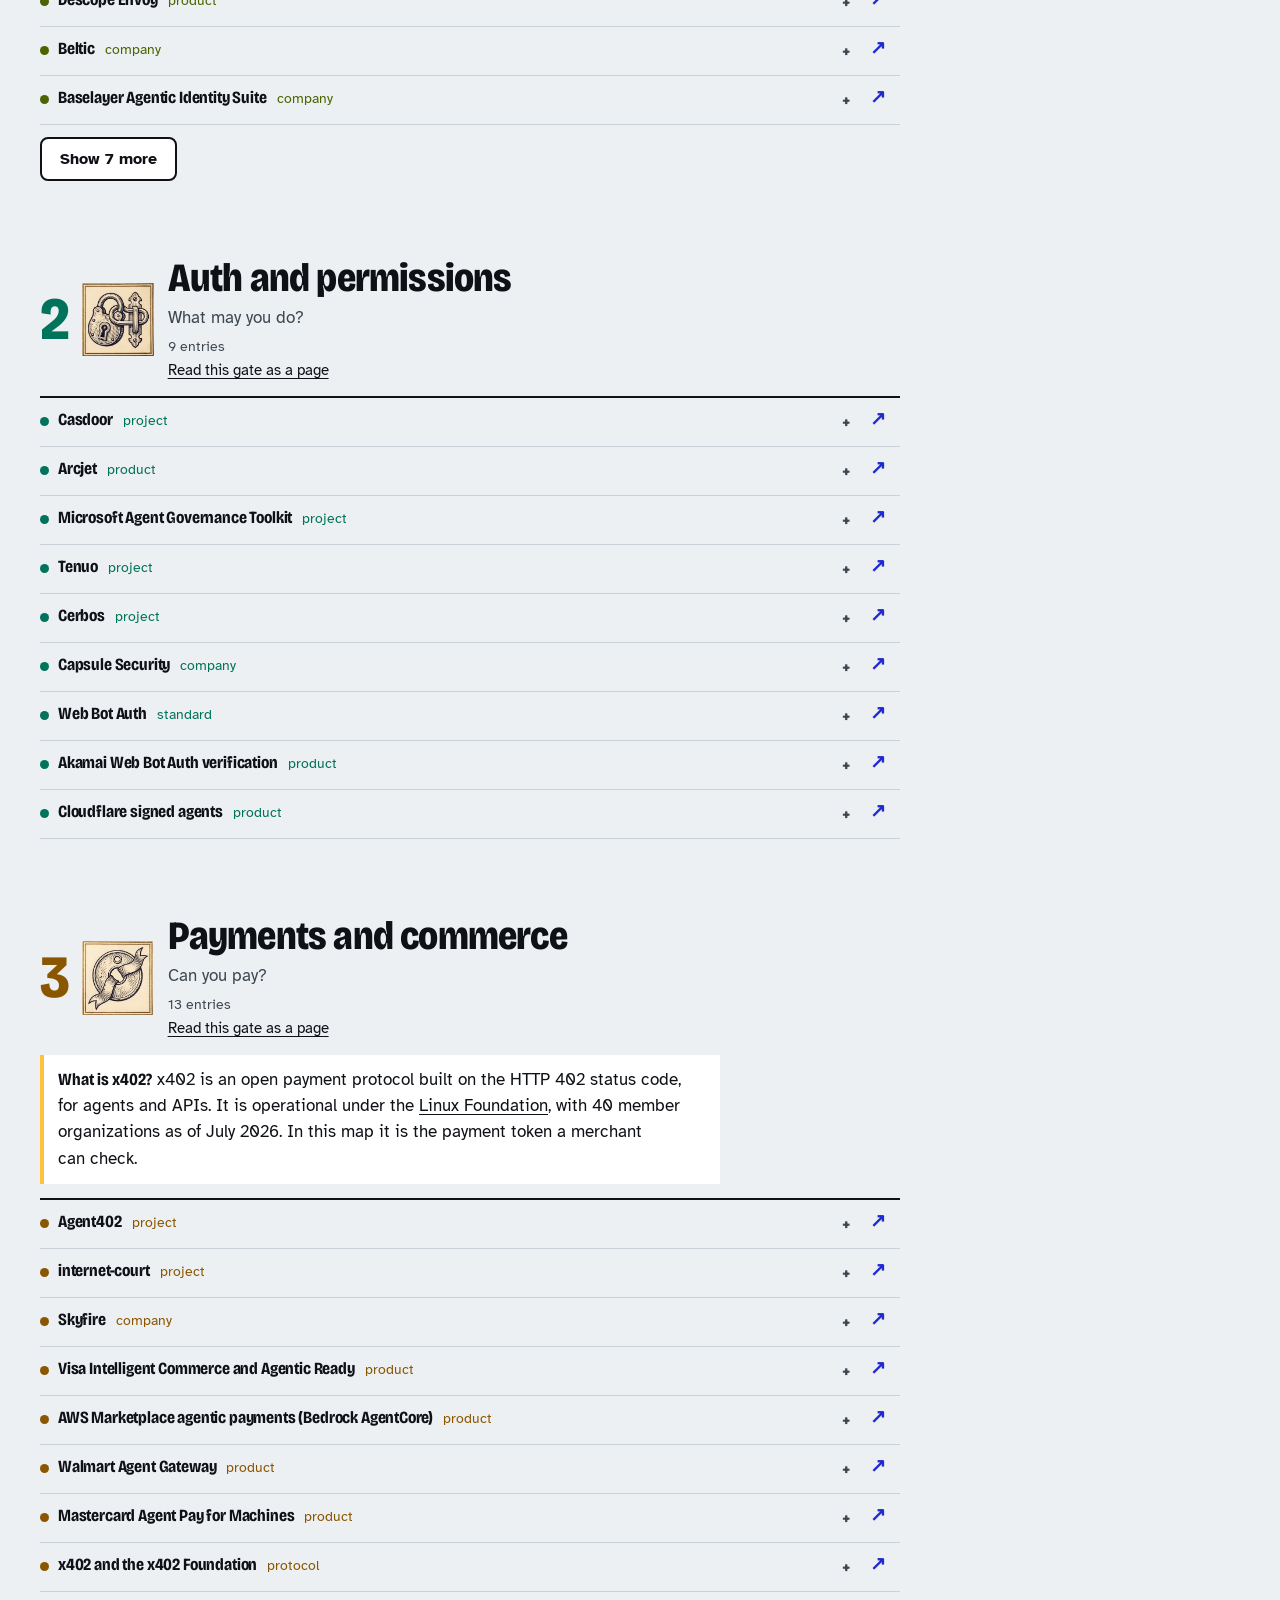
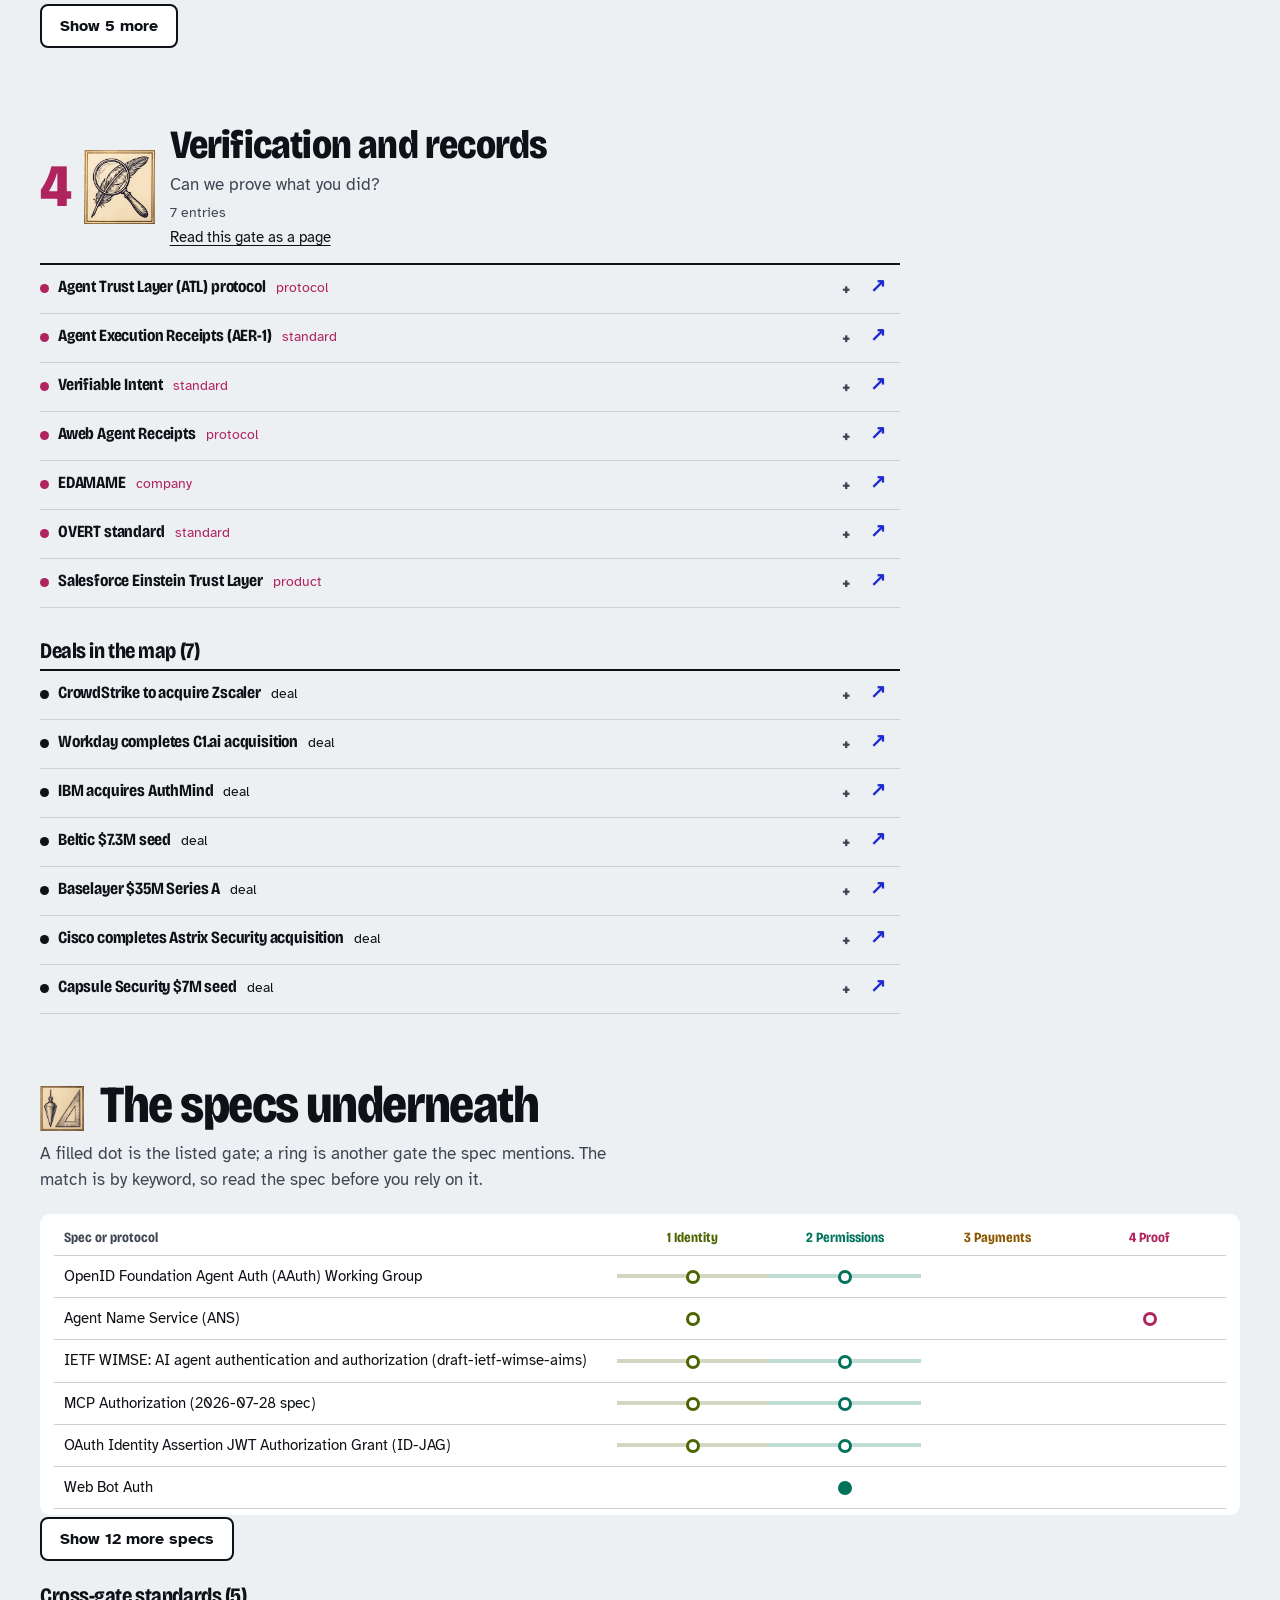
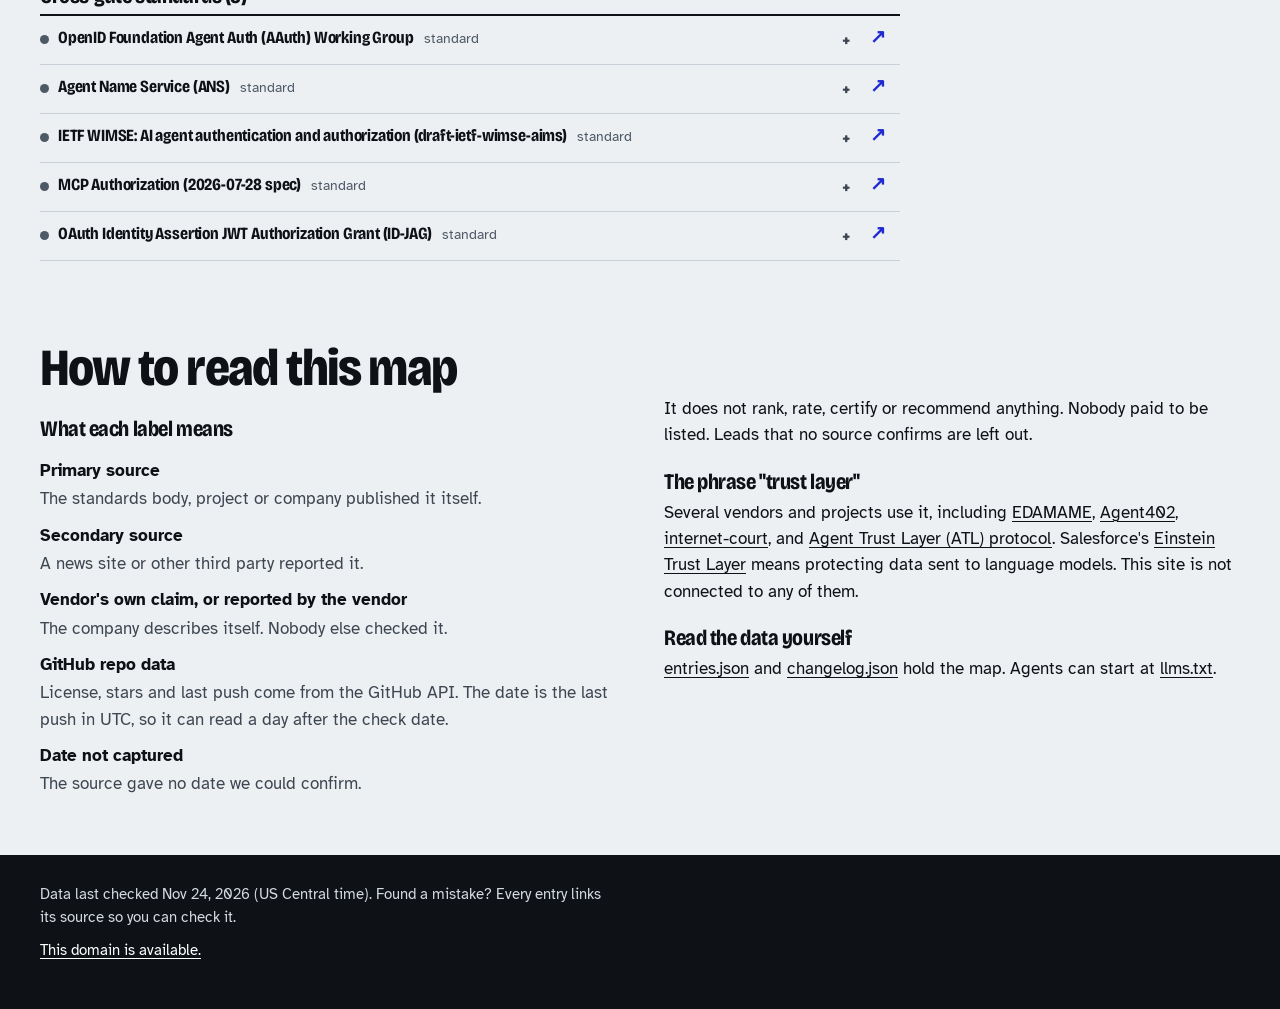
==== commit 489ba2f6: "Vale copy cut (Shears 11/25): shorten the four request-story lines and drop the repeated gate subtit" ====
--- a/docs/index.html
+++ b/docs/index.html
@@ -50,28 +50,28 @@
 <div class="g-head"><span class="g-n" aria-hidden="true">1</span><img class="g-emblem" src="img/emblem-identity.webp" width="48" height="50" alt="" decoding="async"><h2 class="g-q">Who are you?</h2><span class="g-count"><b>15</b> <span>identity</span></span></div>
 <ul class="g-dots" aria-hidden="true"><li></li><li></li><li></li><li></li><li></li><li></li><li></li><li></li><li></li><li></li><li></li><li></li><li></li><li></li><li></li></ul>
 <div class="g-more"><div class="g-inner">
-<p class="g-carry">The request now carries a signed key that names the agent and its operator, for example <a href="#e-web-bot-auth">Web Bot Auth</a> or <a href="#e-agent-name-service-ans">ANS</a>.</p>
+<p class="g-carry">A signed key identifies the agent and its operator (<a href="#e-web-bot-auth">Web Bot Auth</a> or <a href="#e-agent-name-service-ans">ANS</a>).</p>
 <ul class="g-names"><li style="--i:0"><a href="#e-agent-passport-system">Agent Passport System</a></li><li style="--i:1"><a href="#e-c1-ai-now-part-of-workday">C1.ai</a></li><li style="--i:2"><a href="#e-t54-labs">t54 Labs</a></li><li style="--i:3"><a href="#e-authmind-now-part-of-ibm">AuthMind</a></li><li style="--i:4"><a href="#e-ibm-agent-identity-hashicorp-vault">IBM Agent Identity (HashiCorp Vault)</a></li><li style="--i:5"><a href="#e-descope-envoy">Descope Envoy</a></li><li style="--i:6"><a href="#e-beltic">Beltic</a></li><li style="--i:7"><a href="#e-baselayer-agentic-identity-suite">Baselayer Agentic Identity Suite</a></li><li style="--i:8"><a href="#e-astrix-security-now-part-of-cisco">Astrix Security</a></li><li style="--i:9"><a href="#e-solana-agent-registry">Solana Agent Registry</a></li><li style="--i:10"><a href="#e-accountable-agents-framework-aaf">Accountable Agents Framework (AAF)</a></li><li style="--i:11"><a href="#e-agntcy">AGNTCY</a></li><li style="--i:12"><a href="#e-erc-8004-trustless-agents">ERC-8004: Trustless Agents</a></li><li style="--i:13"><a href="#e-kyapay-skyfire">KYAPay (Skyfire)</a></li><li style="--i:14"><a href="#e-okta-for-ai-agents-and-cross-app-access-xaa">Okta for AI Agents and Cross App Access (XAA)</a></li></ul>
 </div></div></li>
 <li class="g c-auth" data-g="2">
 <div class="g-head"><span class="g-n" aria-hidden="true">2</span><img class="g-emblem" src="img/emblem-permissions.webp" width="48" height="50" alt="" decoding="async"><h2 class="g-q">What may you do?</h2><span class="g-count"><b>9</b> <span>permissions</span></span></div>
 <ul class="g-dots" aria-hidden="true"><li></li><li></li><li></li><li></li><li></li><li></li><li></li><li></li><li></li></ul>
 <div class="g-more"><div class="g-inner">
-<p class="g-carry">The request now carries a scoped grant that says what the agent may do, for whom, for example <a href="#e-oauth-identity-assertion-jwt-authorization-grant-id-jag">ID-JAG</a>.</p>
+<p class="g-carry">A scoped grant says what the agent may do, and for whom (<a href="#e-oauth-identity-assertion-jwt-authorization-grant-id-jag">ID-JAG</a>).</p>
 <ul class="g-names"><li style="--i:0"><a href="#e-casdoor">Casdoor</a></li><li style="--i:1"><a href="#e-arcjet">Arcjet</a></li><li style="--i:2"><a href="#e-microsoft-agent-governance-toolkit">Microsoft Agent Governance Toolkit</a></li><li style="--i:3"><a href="#e-tenuo">Tenuo</a></li><li style="--i:4"><a href="#e-cerbos">Cerbos</a></li><li style="--i:5"><a href="#e-capsule-security">Capsule Security</a></li><li style="--i:6"><a href="#e-web-bot-auth">Web Bot Auth</a></li><li style="--i:7"><a href="#e-akamai-web-bot-auth-verification">Akamai Web Bot Auth verification</a></li><li style="--i:8"><a href="#e-cloudflare-signed-agents">Cloudflare signed agents</a></li></ul>
 </div></div></li>
 <li class="g c-pay" data-g="3">
 <div class="g-head"><span class="g-n" aria-hidden="true">3</span><img class="g-emblem" src="img/emblem-payments.webp" width="48" height="50" alt="" decoding="async"><h2 class="g-q">Can you pay?</h2><span class="g-count"><b>13</b> <span>payments</span></span></div>
 <ul class="g-dots" aria-hidden="true"><li></li><li></li><li></li><li></li><li></li><li></li><li></li><li></li><li></li><li></li><li></li><li></li><li></li></ul>
 <div class="g-more"><div class="g-inner">
-<p class="g-carry">The request now carries a payment token the merchant can check, for example <a href="#e-x402-and-the-x402-foundation">x402</a> or <a href="#e-agent-payments-protocol-ap2">AP2</a>.</p>
+<p class="g-carry">A payment token the merchant can check (<a href="#e-x402-and-the-x402-foundation">x402</a> or <a href="#e-agent-payments-protocol-ap2">AP2</a>).</p>
 <ul class="g-names"><li style="--i:0"><a href="#e-agent402">Agent402</a></li><li style="--i:1"><a href="#e-internet-court">internet-court</a></li><li style="--i:2"><a href="#e-skyfire">Skyfire</a></li><li style="--i:3"><a href="#e-visa-intelligent-commerce-and-agentic-ready">Visa Intelligent Commerce and Agentic Ready</a></li><li style="--i:4"><a href="#e-aws-marketplace-agentic-payments-bedrock-agentcore">AWS Marketplace agentic payments (Bedrock AgentCore)</a></li><li style="--i:5"><a href="#e-walmart-agent-gateway">Walmart Agent Gateway</a></li><li style="--i:6"><a href="#e-mastercard-agent-pay-for-machines">Mastercard Agent Pay for Machines</a></li><li style="--i:7"><a href="#e-x402-and-the-x402-foundation">x402 and the x402 Foundation</a></li><li style="--i:8"><a href="#e-agent-payments-protocol-ap2">Agent Payments Protocol (AP2)</a></li><li style="--i:9"><a href="#e-visa-trusted-agent-protocol">Visa Trusted Agent Protocol</a></li><li style="--i:10"><a href="#e-mastercard-agent-pay">Mastercard Agent Pay</a></li><li style="--i:11"><a href="#e-agentic-commerce-protocol-acp">Agentic Commerce Protocol (ACP)</a></li><li style="--i:12"><a href="#e-stripe-shared-payment-tokens">Stripe Shared Payment Tokens</a></li></ul>
 </div></div></li>
 <li class="g c-ver" data-g="4">
 <div class="g-head"><span class="g-n" aria-hidden="true">4</span><img class="g-emblem" src="img/emblem-verification.webp" width="48" height="50" alt="" decoding="async"><h2 class="g-q">Can we prove what you did?</h2><span class="g-count"><b>7</b> <span>proof</span></span></div>
 <ul class="g-dots" aria-hidden="true"><li></li><li></li><li></li><li></li><li></li><li></li><li></li></ul>
 <div class="g-more"><div class="g-inner">
-<p class="g-carry">The request now carries a signed receipt of what happened, for example <a href="#e-agent-execution-receipts-aer-1">AER-1</a> or <a href="#e-verifiable-intent">Verifiable Intent</a>.</p>
+<p class="g-carry">A signed receipt of what happened (<a href="#e-agent-execution-receipts-aer-1">AER-1</a> or <a href="#e-verifiable-intent">Verifiable Intent</a>).</p>
 <ul class="g-names"><li style="--i:0"><a href="#e-agent-trust-layer-atl-protocol">Agent Trust Layer (ATL) protocol</a></li><li style="--i:1"><a href="#e-agent-execution-receipts-aer-1">Agent Execution Receipts (AER-1)</a></li><li style="--i:2"><a href="#e-verifiable-intent">Verifiable Intent</a></li><li style="--i:3"><a href="#e-aweb-agent-receipts">Aweb Agent Receipts</a></li><li style="--i:4"><a href="#e-edamame">EDAMAME</a></li><li style="--i:5"><a href="#e-overt-standard">OVERT standard</a></li><li style="--i:6"><a href="#e-salesforce-einstein-trust-layer">Salesforce Einstein Trust Layer</a></li></ul>
 </div></div></li>
 <li class="g g-deal" data-g="5">
@@ -118,7 +118,7 @@
 <div class="wrap gates">
 <div class="gate c-id" id="gate-1" data-gate="1" role="group" aria-labelledby="gate-1-h">
 <div class="gate-head"><p class="gate-num" aria-hidden="true">1</p><img class="gate-emblem" src="img/emblem-identity.webp" width="72" height="74" alt="" decoding="async"><div><h2 id="gate-1-h">Identity</h2>
-<p class="gate-sub">Who are you? The request carries a signed key that names the agent and its operator.</p>
+<p class="gate-sub">Who are you?</p>
 <p class="count" aria-live="polite"><span class="shown">15</span> entries</p>
 <p class="pagelink"><a href="identity/">Read this gate as a page</a></p></div></div>
 <ol class="entries " id="list-1" data-cap="8"><li class="entry c-id" id="e-agent-passport-system" data-cat="identity" data-os="1" data-day="2026-11-24" data-text="agent passport system open protocol and typescript sdk for agent identity, scoped delegation, enforcement before the action and signed receipts. project identity date is last push (github api, read 2026-11-24). apache-2.0, 67 stars. github repo data">
@@ -213,7 +213,7 @@
 <a class="e-ico" href="https://www.okta.com/newsroom/press-releases/okta-for-ai-agents-now-works-out-of-the-box-with-multiple-third-party-identity-providers/" rel="noopener" aria-label="Source for Okta for AI Agents and Cross App Access (XAA), on okta.com"><span aria-hidden="true">↗</span></a></li></ol><p class="more-wrap"><button type="button" class="more" aria-expanded="false" aria-controls="list-1" data-n="7" data-noun="more">Show 7 more</button></p><p class="empty" hidden><img class="empty-mini" src="img/empty-chart-440.webp" width="72" height="72" alt="" decoding="async"> No entries here match. <button type="button" class="linkbtn js-clear">Clear filters</button></p></div>
 <div class="gate c-auth" id="gate-2" data-gate="2" role="group" aria-labelledby="gate-2-h">
 <div class="gate-head"><p class="gate-num" aria-hidden="true">2</p><img class="gate-emblem" src="img/emblem-permissions.webp" width="72" height="74" alt="" decoding="async"><div><h2 id="gate-2-h">Auth and permissions</h2>
-<p class="gate-sub">What may you do? The request carries a scoped grant that says what the agent may do, for whom.</p>
+<p class="gate-sub">What may you do?</p>
 <p class="count" aria-live="polite"><span class="shown">9</span> entries</p>
 <p class="pagelink"><a href="permissions/">Read this gate as a page</a></p></div></div>
 <ol class="entries " id="list-2"><li class="entry c-auth" id="e-casdoor" data-cat="auth/permissions" data-os="1" data-day="2026-11-25" data-text="casdoor open-source identity and access management platform positioned as agent-first, with an llm/mcp and agent gateway. project auth and permissions date is last push (github api). apache-2.0, ~14.9k stars. github repo data">
@@ -272,7 +272,7 @@
 <a class="e-ico" href="https://developers.cloudflare.com/bots/reference/bot-verification/web-bot-auth/" rel="noopener" aria-label="Source for Cloudflare signed agents, on developers.cloudflare.com"><span aria-hidden="true">↗</span></a></li></ol><p class="empty" hidden><img class="empty-mini" src="img/empty-chart-440.webp" width="72" height="72" alt="" decoding="async"> No entries here match. <button type="button" class="linkbtn js-clear">Clear filters</button></p></div>
 <div class="gate c-pay" id="gate-3" data-gate="3" role="group" aria-labelledby="gate-3-h">
 <div class="gate-head"><p class="gate-num" aria-hidden="true">3</p><img class="gate-emblem" src="img/emblem-payments.webp" width="72" height="74" alt="" decoding="async"><div><h2 id="gate-3-h">Payments and commerce</h2>
-<p class="gate-sub">Can you pay? The request carries a payment token the merchant can check.</p>
+<p class="gate-sub">Can you pay?</p>
 <p class="count" aria-live="polite"><span class="shown">13</span> entries</p>
 <p class="pagelink"><a href="payments/">Read this gate as a page</a></p></div></div>
 <p class="def" id="x402-def"><b>What is x402?</b> x402 is an open payment protocol built on the HTTP 402 status code, for agents and APIs. It is operational under the <a href="https://www.linuxfoundation.org/press/linux-foundation-announces-operational-launch-of-x402-foundation-to-standardize-internet-native-payments-for-ai-agents-and-applications" rel="noopener">Linux Foundation</a>, with 40 member organizations as of July 2026. In this map it is the payment token a merchant can check.</p>
@@ -356,7 +356,7 @@
 <a class="e-ico" href="https://stripe.com/blog/supporting-additional-payment-methods-for-agentic-commerce" rel="noopener" aria-label="Source for Stripe Shared Payment Tokens, on stripe.com"><span aria-hidden="true">↗</span></a></li></ol><p class="more-wrap"><button type="button" class="more" aria-expanded="false" aria-controls="list-3" data-n="5" data-noun="more">Show 5 more</button></p><p class="empty" hidden><img class="empty-mini" src="img/empty-chart-440.webp" width="72" height="72" alt="" decoding="async"> No entries here match. <button type="button" class="linkbtn js-clear">Clear filters</button></p></div>
 <div class="gate c-ver" id="gate-4" data-gate="4" role="group" aria-labelledby="gate-4-h">
 <div class="gate-head"><p class="gate-num" aria-hidden="true">4</p><img class="gate-emblem" src="img/emblem-verification.webp" width="72" height="74" alt="" decoding="async"><div><h2 id="gate-4-h">Verification and records</h2>
-<p class="gate-sub">Can we prove what you did? The request carries a signed receipt of what happened.</p>
+<p class="gate-sub">Can we prove what you did?</p>
 <p class="count" aria-live="polite"><span class="shown">7</span> entries</p>
 <p class="pagelink"><a href="verification/">Read this gate as a page</a></p></div></div>
 <ol class="entries " id="list-4"><li class="entry c-ver" id="e-agent-trust-layer-atl-protocol" data-cat="verification" data-os="1" data-day="2026-11-20" data-text="agent trust layer (atl) protocol open protocol and demo for an optional, fail-open trust consult before an agent makes an x402 payment. protocol verification date is last push; mit; 0 stars; one-developer project. unrelated to this site. github repo data">
@@ -448,7 +448,7 @@
 
 <section class="wrap block" id="specs" aria-labelledby="specs-h">
 <h2 id="specs-h"><img class="sec-emblem" src="img/emblem-standards.webp" width="48" height="50" alt="" decoding="async"> The specs underneath</h2>
-<p class="lede">A filled dot marks the gate where a spec is listed. A ring marks another gate that its own description names. The match is by keyword, so read the spec before you rely on it.</p>
+<p class="lede">A filled dot is the listed gate; a ring is another gate the spec mentions. The match is by keyword, so read the spec before you rely on it.</p>
 <div class="ribbon-wrap"><table class="ribbon" id="list-6" data-cap="6" data-plain="1"><caption class="vh">Which specs touch which gate</caption><thead><tr><th scope="col">Spec or protocol</th><th scope="col" class="c-id">1 Identity</th><th scope="col" class="c-auth">2 Permissions</th><th scope="col" class="c-pay">3 Payments</th><th scope="col" class="c-ver">4 Proof</th></tr></thead><tbody><tr data-id="openid-foundation-agent-auth-aauth-working-group"><th scope="row"><a href="#e-openid-foundation-agent-auth-aauth-working-group">OpenID Foundation Agent Auth (AAuth) Working Group</a></th><td class="hit join"><span class="dot" aria-hidden="true"></span><span class="vh">mentioned</span></td><td class="hit join"><span class="dot" aria-hidden="true"></span><span class="vh">mentioned</span></td><td class=""><span class="vh">no</span></td><td class=""><span class="vh">no</span></td></tr><tr data-id="agent-name-service-ans"><th scope="row"><a href="#e-agent-name-service-ans">Agent Name Service (ANS)</a></th><td class="hit"><span class="dot" aria-hidden="true"></span><span class="vh">mentioned</span></td><td class=""><span class="vh">no</span></td><td class=""><span class="vh">no</span></td><td class="hit"><span class="dot" aria-hidden="true"></span><span class="vh">mentioned</span></td></tr><tr data-id="ietf-wimse-ai-agent-authentication-and-authorization-draft-ietf-wimse-aims"><th scope="row"><a href="#e-ietf-wimse-ai-agent-authentication-and-authorization-draft-ietf-wimse-aims">IETF WIMSE: AI agent authentication and authorization (draft-ietf-wimse-aims)</a></th><td class="hit join"><span class="dot" aria-hidden="true"></span><span class="vh">mentioned</span></td><td class="hit join"><span class="dot" aria-hidden="true"></span><span class="vh">mentioned</span></td><td class=""><span class="vh">no</span></td><td class=""><span class="vh">no</span></td></tr><tr data-id="mcp-authorization-2026-07-28-spec"><th scope="row"><a href="#e-mcp-authorization-2026-07-28-spec">MCP Authorization (2026-07-28 spec)</a></th><td class="hit join"><span class="dot" aria-hidden="true"></span><span class="vh">mentioned</span></td><td class="hit join"><span class="dot" aria-hidden="true"></span><span class="vh">mentioned</span></td><td class=""><span class="vh">no</span></td><td class=""><span class="vh">no</span></td></tr><tr data-id="oauth-identity-assertion-jwt-authorization-grant-id-jag"><th scope="row"><a href="#e-oauth-identity-assertion-jwt-authorization-grant-id-jag">OAuth Identity Assertion JWT Authorization Grant (ID-JAG)</a></th><td class="hit join"><span class="dot" aria-hidden="true"></span><span class="vh">mentioned</span></td><td class="hit join"><span class="dot" aria-hidden="true"></span><span class="vh">mentioned</span></td><td class=""><span class="vh">no</span></td><td class=""><span class="vh">no</span></td></tr><tr data-id="web-bot-auth"><th scope="row"><a href="#e-web-bot-auth">Web Bot Auth</a></th><td class=""><span class="vh">no</span></td><td class="hit home"><span class="dot" aria-hidden="true"></span><span class="vh">listed here</span></td><td class=""><span class="vh">no</span></td><td class=""><span class="vh">no</span></td></tr><tr class="over" data-id="erc-8004-trustless-agents"><th scope="row"><a href="#e-erc-8004-trustless-agents">ERC-8004: Trustless Agents</a></th><td class="hit home"><span class="dot" aria-hidden="true"></span><span class="vh">listed here</span></td><td class=""><span class="vh">no</span></td><td class=""><span class="vh">no</span></td><td class=""><span class="vh">no</span></td></tr><tr class="over" data-id="accountable-agents-framework-aaf"><th scope="row"><a href="#e-accountable-agents-framework-aaf">Accountable Agents Framework (AAF)</a></th><td class="hit home"><span class="dot" aria-hidden="true"></span><span class="vh">listed here</span></td><td class=""><span class="vh">no</span></td><td class=""><span class="vh">no</span></td><td class=""><span class="vh">no</span></td></tr><tr class="over" data-id="overt-standard"><th scope="row"><a href="#e-overt-standard">OVERT standard</a></th><td class=""><span class="vh">no</span></td><td class=""><span class="vh">no</span></td><td class=""><span class="vh">no</span></td><td class="hit home"><span class="dot" aria-hidden="true"></span><span class="vh">listed here</span></td></tr><tr class="over" data-id="agent-execution-receipts-aer-1"><th scope="row"><a href="#e-agent-execution-receipts-aer-1">Agent Execution Receipts (AER-1)</a></th><td class=""><span class="vh">no</span></td><td class=""><span class="vh">no</span></td><td class=""><span class="vh">no</span></td><td class="hit home"><span class="dot" aria-hidden="true"></span><span class="vh">listed here</span></td></tr><tr class="over" data-id="aweb-agent-receipts"><th scope="row"><a href="#e-aweb-agent-receipts">Aweb Agent Receipts</a></th><td class=""><span class="vh">no</span></td><td class="hit"><span class="dot" aria-hidden="true"></span><span class="vh">mentioned</span></td><td class=""><span class="vh">no</span></td><td class="hit home"><span class="dot" aria-hidden="true"></span><span class="vh">listed here</span></td></tr><tr class="over" data-id="verifiable-intent"><th scope="row"><a href="#e-verifiable-intent">Verifiable Intent</a></th><td class=""><span class="vh">no</span></td><td class=""><span class="vh">no</span></td><td class=""><span class="vh">no</span></td><td class="hit home"><span class="dot" aria-hidden="true"></span><span class="vh">listed here</span></td></tr><tr class="over" data-id="agent-payments-protocol-ap2"><th scope="row"><a href="#e-agent-payments-protocol-ap2">Agent Payments Protocol (AP2)</a></th><td class=""><span class="vh">no</span></td><td class=""><span class="vh">no</span></td><td class="hit home join"><span class="dot" aria-hidden="true"></span><span class="vh">listed here</span></td><td class="hit join"><span class="dot" aria-hidden="true"></span><span class="vh">mentioned</span></td></tr><tr class="over" data-id="x402-and-the-x402-foundation"><th scope="row"><a href="#e-x402-and-the-x402-foundation">x402 and the x402 Foundation</a></th><td class=""><span class="vh">no</span></td><td class=""><span class="vh">no</span></td><td class="hit home"><span class="dot" aria-hidden="true"></span><span class="vh">listed here</span></td><td class=""><span class="vh">no</span></td></tr><tr class="over" data-id="agentic-commerce-protocol-acp"><th scope="row"><a href="#e-agentic-commerce-protocol-acp">Agentic Commerce Protocol (ACP)</a></th><td class=""><span class="vh">no</span></td><td class=""><span class="vh">no</span></td><td class="hit home"><span class="dot" aria-hidden="true"></span><span class="vh">listed here</span></td><td class=""><span class="vh">no</span></td></tr><tr class="over" data-id="visa-trusted-agent-protocol"><th scope="row"><a href="#e-visa-trusted-agent-protocol">Visa Trusted Agent Protocol</a></th><td class=""><span class="vh">no</span></td><td class=""><span class="vh">no</span></td><td class="hit home join"><span class="dot" aria-hidden="true"></span><span class="vh">listed here</span></td><td class="hit join"><span class="dot" aria-hidden="true"></span><span class="vh">mentioned</span></td></tr><tr class="over" data-id="kyapay-skyfire"><th scope="row"><a href="#e-kyapay-skyfire">KYAPay (Skyfire)</a></th><td class="hit home join"><span class="dot" aria-hidden="true"></span><span class="vh">listed here</span></td><td class="hit join"><span class="dot" aria-hidden="true"></span><span class="vh">mentioned</span></td><td class="hit join"><span class="dot" aria-hidden="true"></span><span class="vh">mentioned</span></td><td class="hit join"><span class="dot" aria-hidden="true"></span><span class="vh">mentioned</span></td></tr><tr class="over" data-id="agent-trust-layer-atl-protocol"><th scope="row"><a href="#e-agent-trust-layer-atl-protocol">Agent Trust Layer (ATL) protocol</a></th><td class=""><span class="vh">no</span></td><td class=""><span class="vh">no</span></td><td class="hit join"><span class="dot" aria-hidden="true"></span><span class="vh">mentioned</span></td><td class="hit home join"><span class="dot" aria-hidden="true"></span><span class="vh">listed here</span></td></tr></tbody></table></div><p class="more-wrap"><button type="button" class="more" aria-expanded="false" aria-controls="list-6" data-n="12" data-noun="more specs">Show 12 more specs</button></p>
 <div class="std-list c-std" data-gate="std"><h3>Cross-gate standards (5)</h3><p class="count"><span class="shown"></span></p><ol class="entries " id="list-7"><li class="entry c-std" id="e-openid-foundation-agent-auth-aauth-working-group" data-cat="standards" data-os="0" data-day="2026-11-24" data-text="openid foundation agent auth (aauth) working group openid foundation working group on agent identity, person identity, authorization, delegation, discovery and lifecycle for agents acting across trust domains. standard standards  primary source">
 <details><summary><span class="e-name">OpenID Foundation Agent Auth (AAuth) Working Group</span> <span class="e-kind">standard</span></summary>
@@ -496,10 +496,9 @@
 </dl>
 </div>
 <div>
-<h3>What this map is not</h3>
 <p>It does not rank, rate, certify or recommend anything. Nobody paid to be listed. Leads that no source confirms are left out.</p>
 <h3>The phrase "trust layer"</h3>
-<p>Several vendors and projects use it, for example <a href="#e-edamame">EDAMAME</a>, <a href="#e-agent402">Agent402</a>, <a href="#e-internet-court">internet-court</a>, <a href="#e-agent-trust-layer-atl-protocol">Agent Trust Layer (ATL) protocol</a>. Salesforce's <a href="#e-salesforce-einstein-trust-layer">Einstein Trust Layer</a> means protecting data sent to language models. This site is not connected to any of them.</p>
+<p>Several vendors and projects use it, including <a href="#e-edamame">EDAMAME</a>, <a href="#e-agent402">Agent402</a>, <a href="#e-internet-court">internet-court</a>, and <a href="#e-agent-trust-layer-atl-protocol">Agent Trust Layer (ATL) protocol</a>. Salesforce's <a href="#e-salesforce-einstein-trust-layer">Einstein Trust Layer</a> means protecting data sent to language models. This site is not connected to any of them.</p>
 <h3>Read the data yourself</h3>
 <p><a href="data/entries.json">entries.json</a> and <a href="data/changelog.json">changelog.json</a> hold the map. Agents can start at <a href="llms.txt">llms.txt</a>.</p>
 </div>
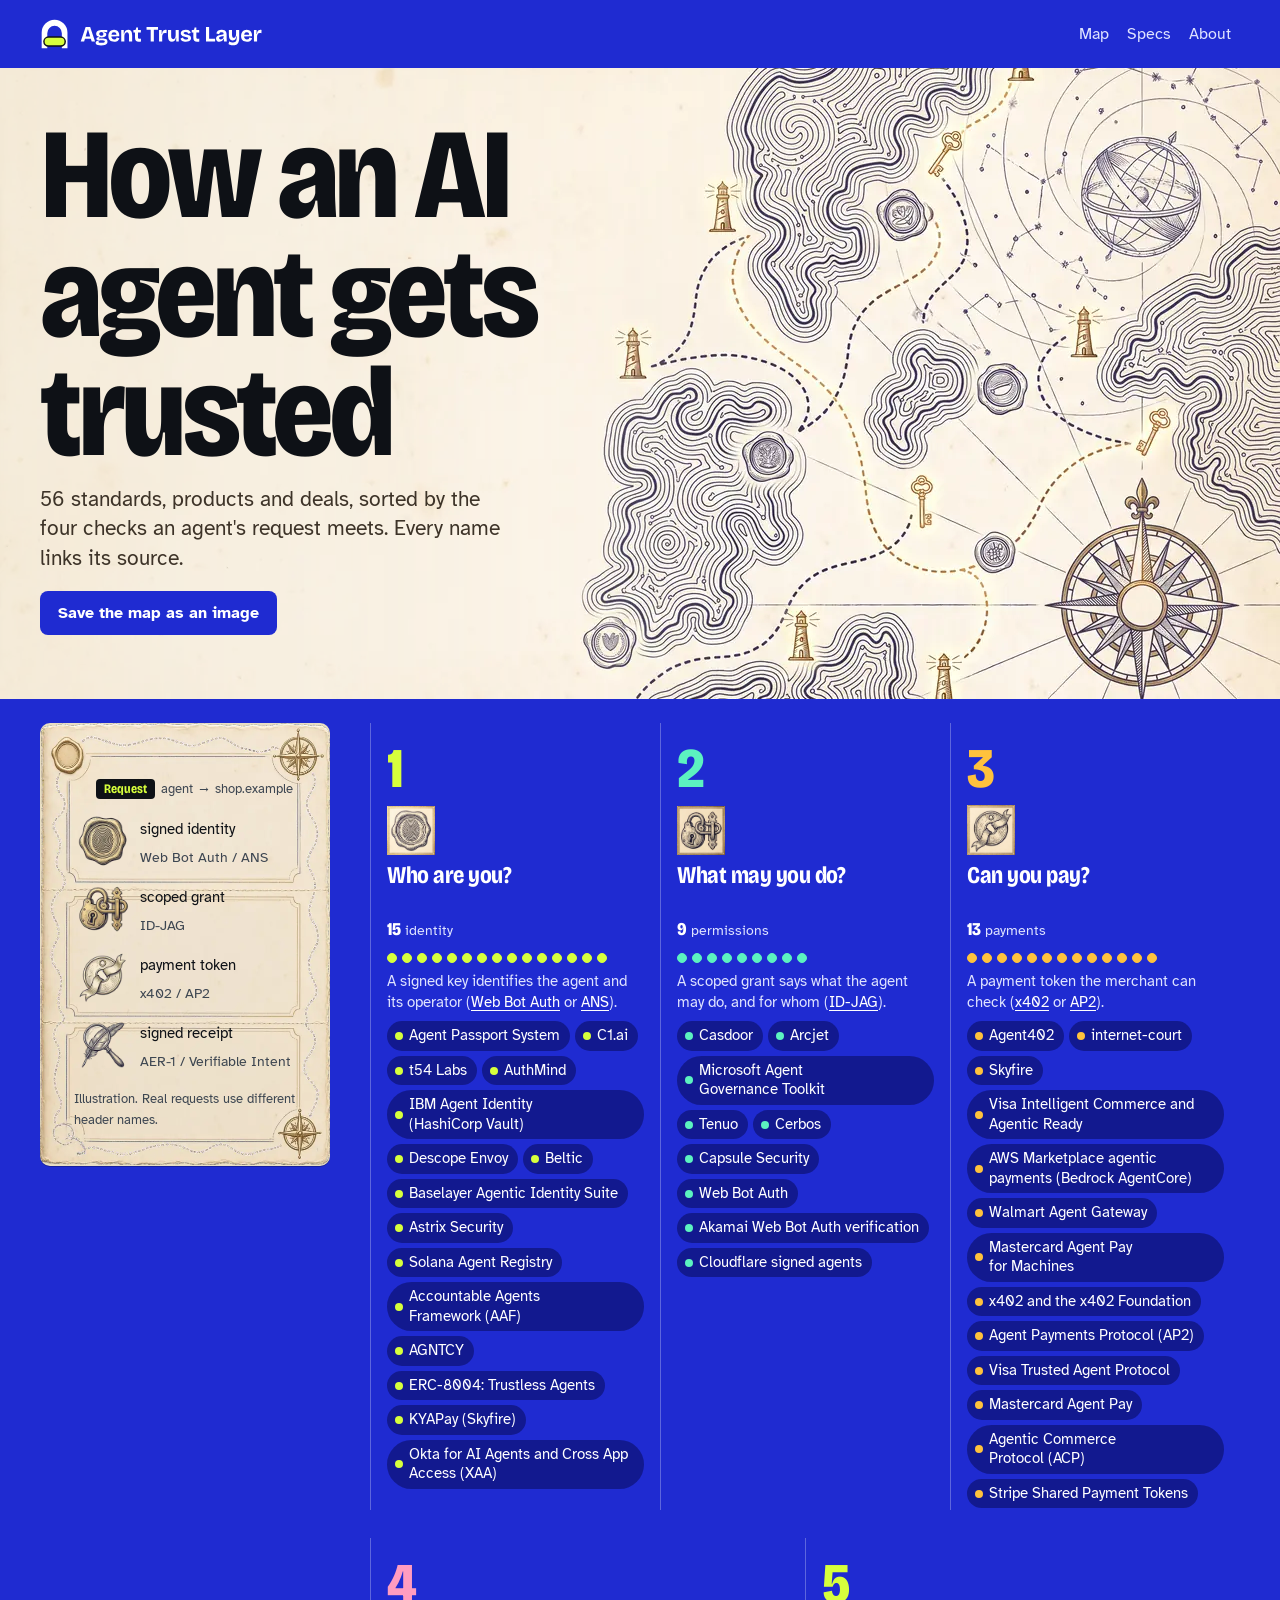
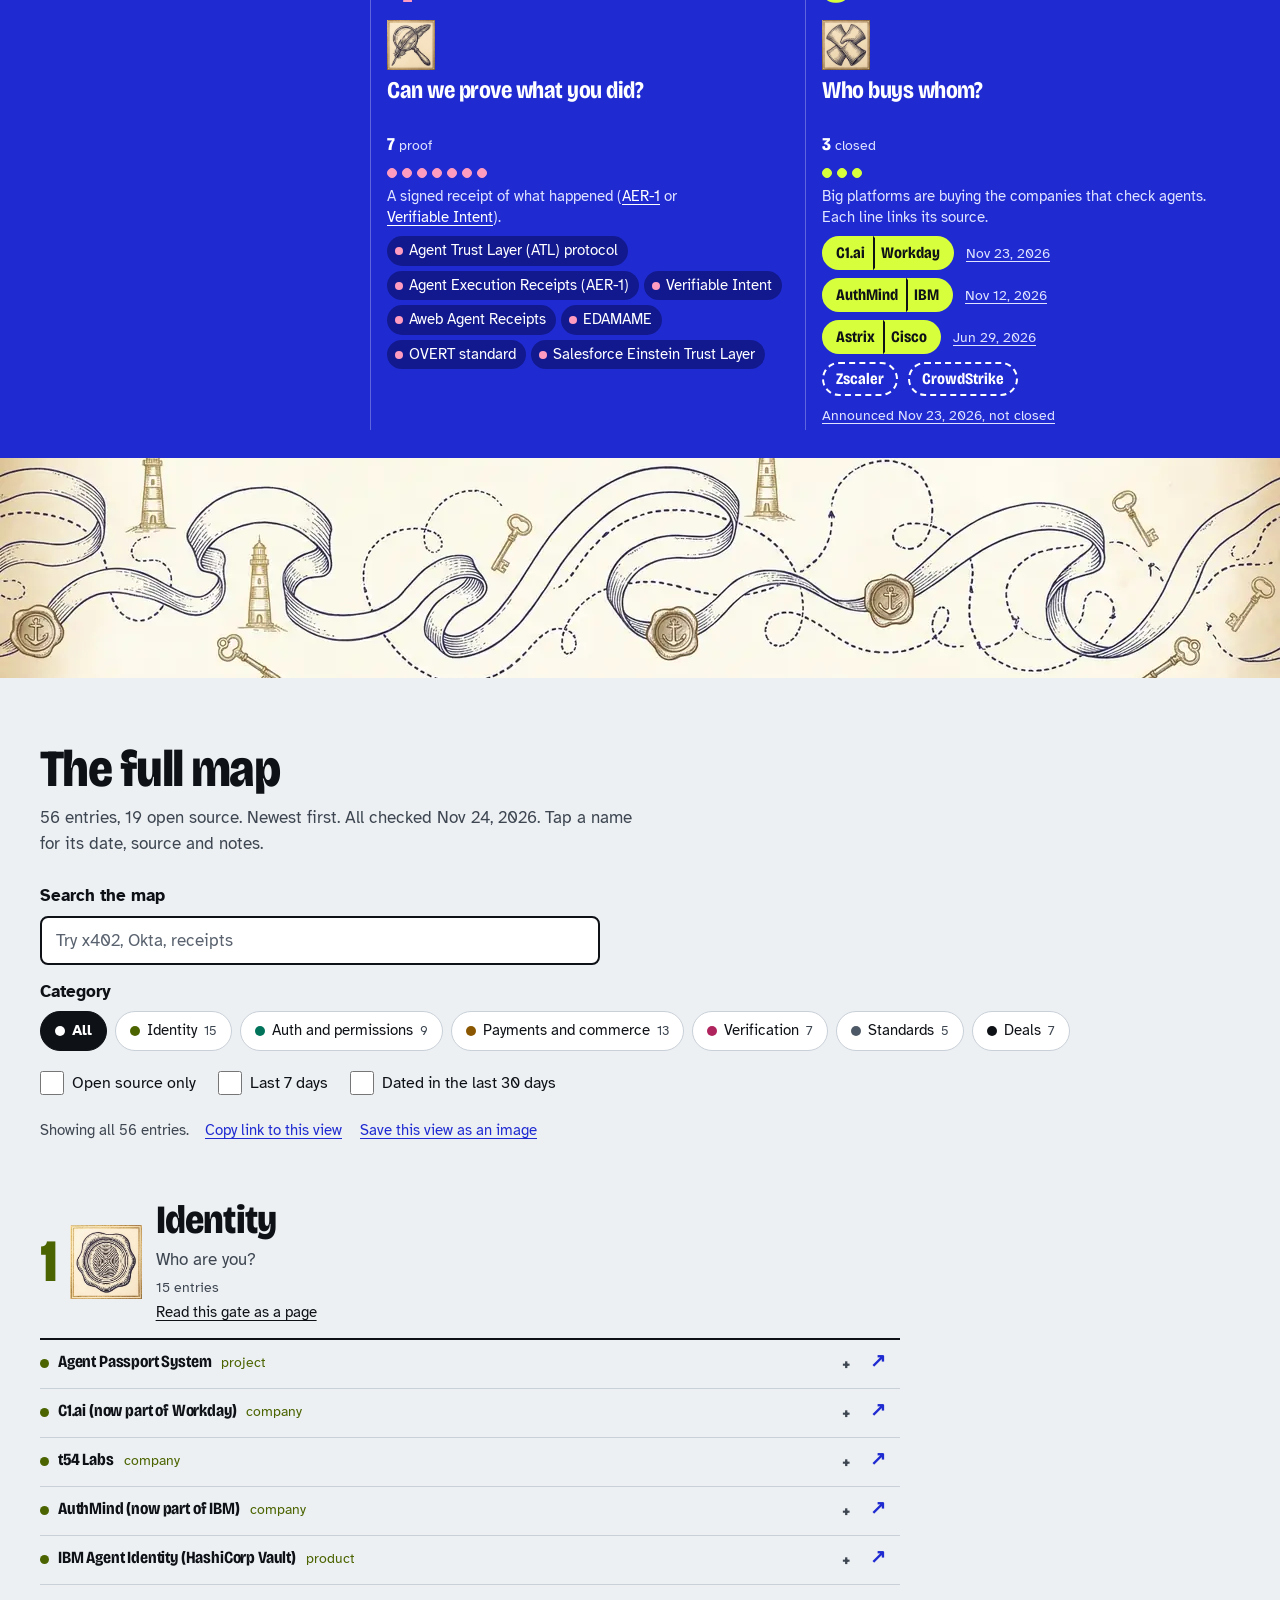
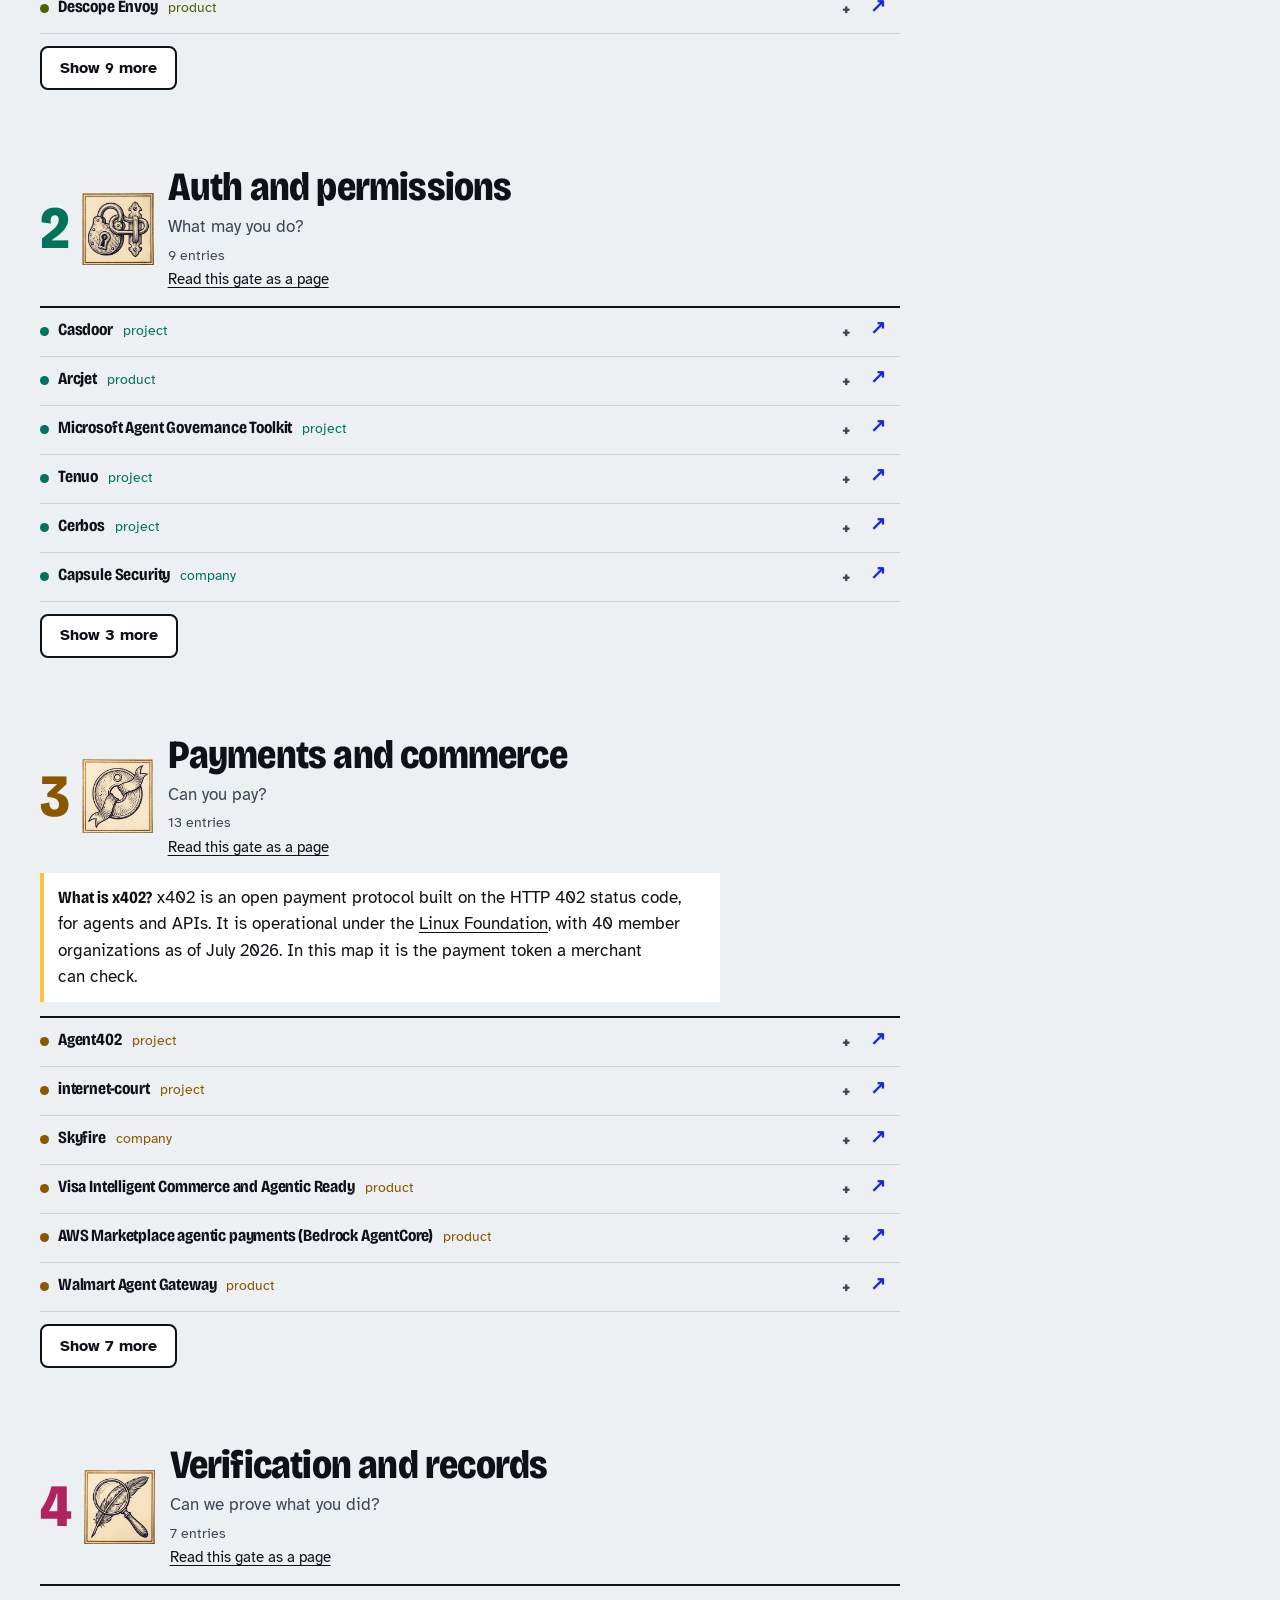
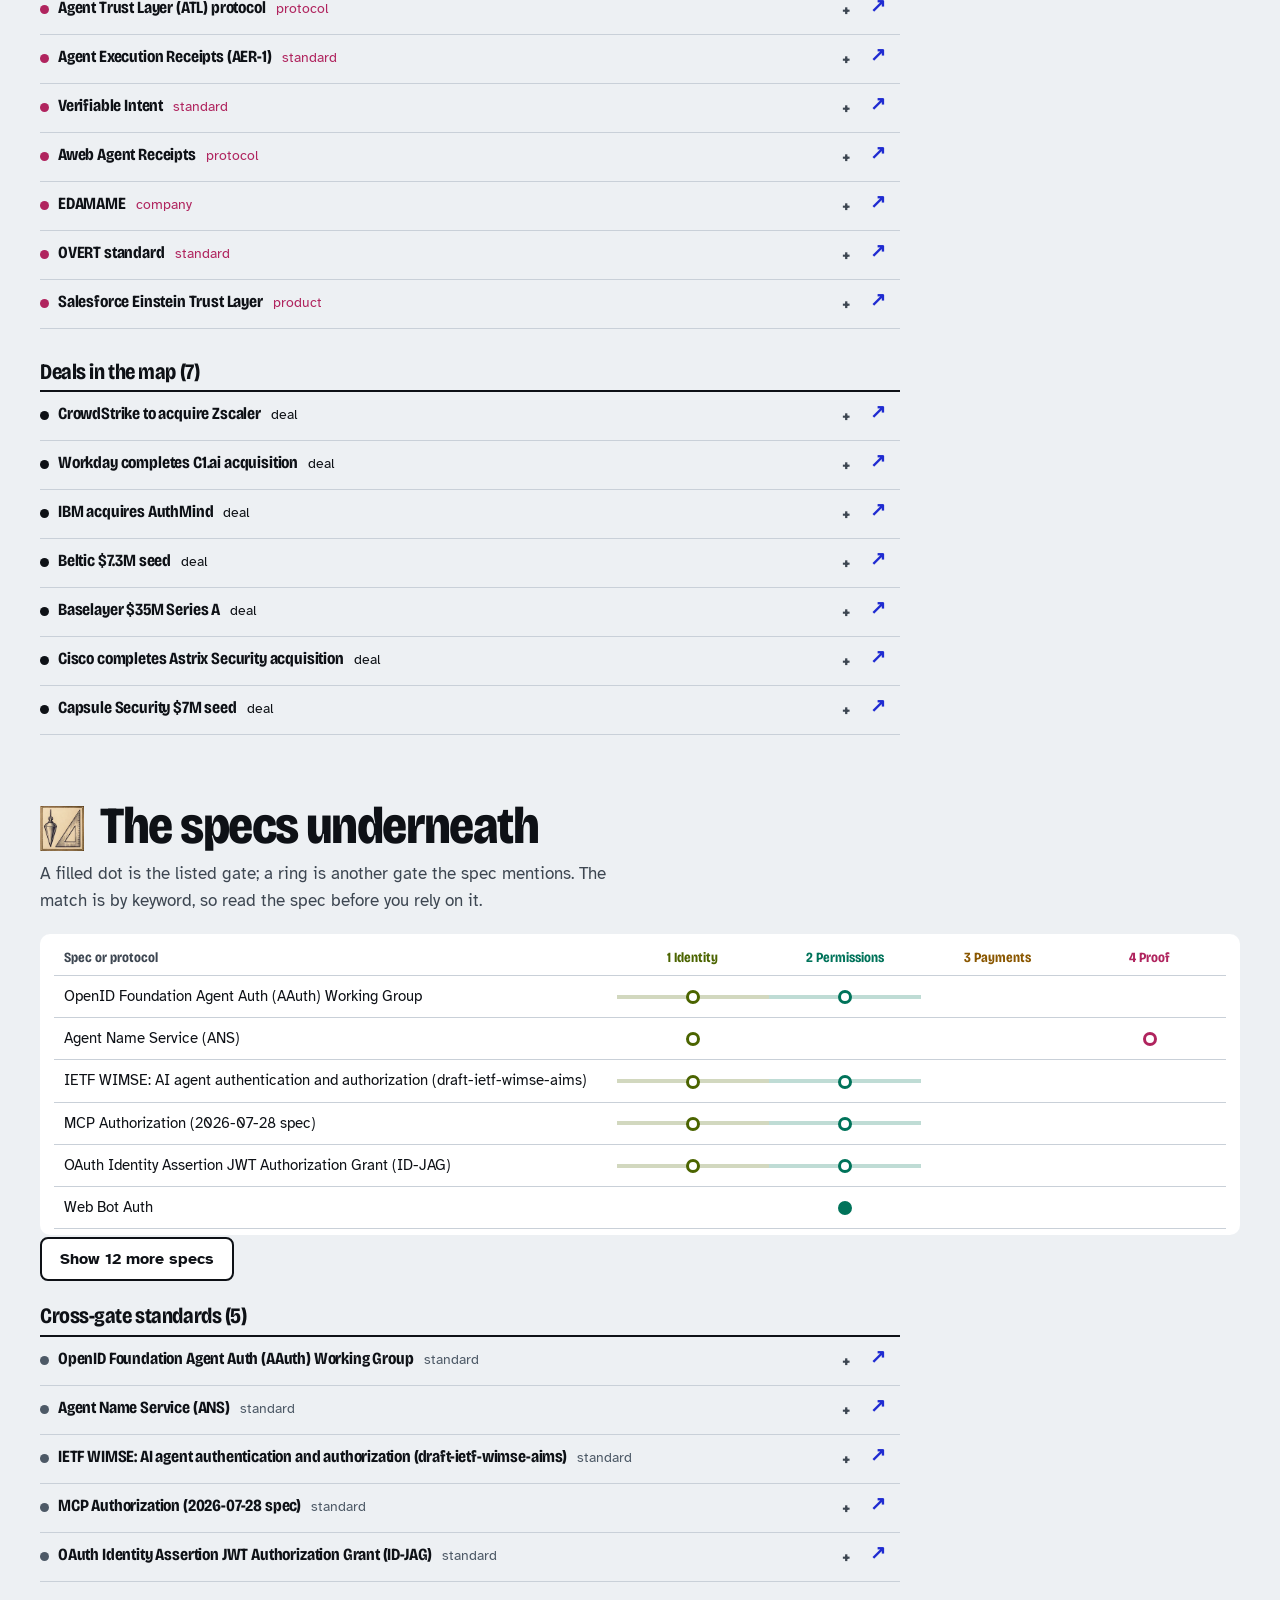
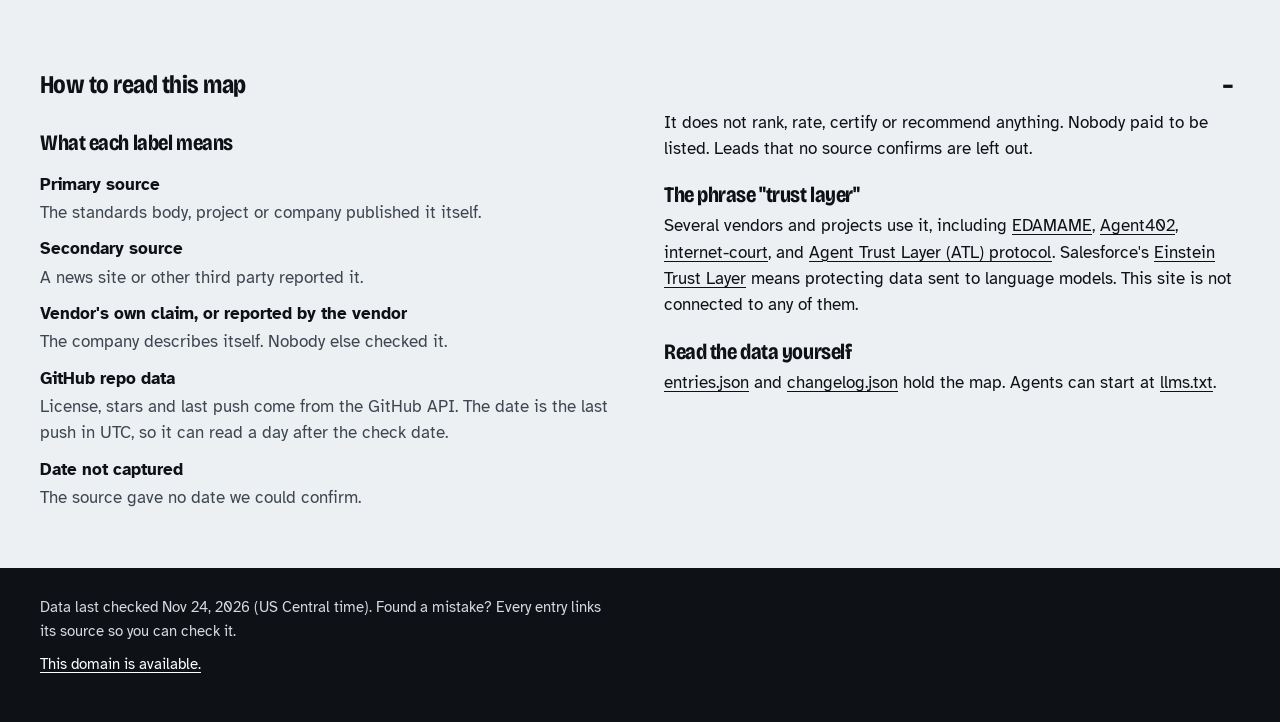
==== commit 094962d2: "Apply Ansel's ATL brand kit and compact the phone page (Dash order 11/27). Kit: lockup in the header" ====
--- a/docs/index.html
+++ b/docs/index.html
@@ -13,12 +13,17 @@
 <meta property="og:image" content="https://agenttrustlayer.com/og.jpg">
 <meta property="og:image:width" content="1200">
 <meta property="og:image:height" content="630">
-<meta property="og:image:alt" content="A large ornate brass key lying across a compass rose over a faint chart grid with dotted routes and beacon points.">
+<meta property="og:image:alt" content="Agent Trust Layer: How an AI agent gets trusted. Four numbered gates in a row; a lime agent pill has passed gates 1 and 2 and is entering gate 3.">
 <link rel="preload" as="image" href="img/hero.webp" imagesrcset="img/hero-800.webp 800w, img/hero.webp 1280w, img/hero-1920.webp 1920w" imagesizes="100vw">
 <meta name="twitter:card" content="summary_large_image">
 <script type="application/ld+json">{"@context":"https://schema.org","@type":"Dataset","name":"Agent Trust Layer map of AI agent trust standards, products and deals","description":"A sourced, dated map of 56 standards, products, open-source projects and deals for AI agent identity, permissions, payments and verification. Every entry links its source.","url":"https://agenttrustlayer.com/","dateModified":"2026-11-24","isAccessibleForFree":true,"keywords":["AI agents","agent identity","agent authorization","agent payments","verification","x402","standards"],"creator":{"@type":"Organization","name":"Agent Trust Layer","url":"https://agenttrustlayer.com/"},"distribution":[{"@type":"DataDownload","encodingFormat":"application/json","contentUrl":"https://agenttrustlayer.com/data/entries.json"}]}</script>
 <meta name="theme-color" content="#1f2bd1">
-<link rel="icon" href="data:image/svg+xml,%3Csvg xmlns='http://www.w3.org/2000/svg' viewBox='0 0 16 16'%3E%3Crect width='16' height='16' rx='3' fill='%231f2bd1'/%3E%3Crect x='4' y='6' width='8' height='4' rx='2' fill='%23d7ff3c'/%3E%3C/svg%3E">
+<link rel="icon" href="favicon.ico" sizes="32x32">
+<link rel="icon" href="favicon.svg" type="image/svg+xml">
+<link rel="icon" href="favicon-32.png" type="image/png" sizes="32x32">
+<link rel="icon" href="favicon-16.png" type="image/png" sizes="16x16">
+<link rel="apple-touch-icon" href="apple-touch-icon-180.png">
+<link rel="manifest" href="site.webmanifest">
 <link rel="preload" href="fonts/bricolage.woff2" as="font" type="font/woff2" crossorigin>
 <link rel="preload" href="fonts/atkinson-regular.woff2" as="font" type="font/woff2" crossorigin>
 <link rel="alternate" type="application/json" href="data/entries.json" title="Map entries">
@@ -28,7 +33,7 @@
 <body>
 <a class="skip" href="#map">Skip to the full map</a>
 <header class="hero">
-<nav class="wrap bar" aria-label="Sections"><a class="brand" href="./">Agent Trust Layer</a><span class="navlinks"><a href="#map">Map</a><a href="#specs">Specs</a><a href="#about">About</a></span></nav>
+<nav class="wrap bar" aria-label="Sections"><a class="brand" href="./"><img src="img/lockup-on-blue.svg" width="181" height="26" alt="Agent Trust Layer"></a><span class="navlinks"><a href="#map">Map</a><a href="#specs">Specs</a><a href="#about">About</a></span></nav>
 <div class="intro">
 <img class="intro-art" src="img/hero.webp" srcset="img/hero-800.webp 800w, img/hero.webp 1280w, img/hero-1920.webp 1920w" sizes="100vw" width="1280" height="714" alt="Antique star-and-sea chart with islands of contour lines, brass keys, wax seals and lighthouses linked by dotted and gold routes, an armillary sphere and compass rose at right." fetchpriority="high" decoding="async">
 <div class="wrap intro-copy">
@@ -52,6 +57,7 @@
 <div class="g-more"><div class="g-inner">
 <p class="g-carry">A signed key identifies the agent and its operator (<a href="#e-web-bot-auth">Web Bot Auth</a> or <a href="#e-agent-name-service-ans">ANS</a>).</p>
 <ul class="g-names"><li style="--i:0"><a href="#e-agent-passport-system">Agent Passport System</a></li><li style="--i:1"><a href="#e-c1-ai-now-part-of-workday">C1.ai</a></li><li style="--i:2"><a href="#e-t54-labs">t54 Labs</a></li><li style="--i:3"><a href="#e-authmind-now-part-of-ibm">AuthMind</a></li><li style="--i:4"><a href="#e-ibm-agent-identity-hashicorp-vault">IBM Agent Identity (HashiCorp Vault)</a></li><li style="--i:5"><a href="#e-descope-envoy">Descope Envoy</a></li><li style="--i:6"><a href="#e-beltic">Beltic</a></li><li style="--i:7"><a href="#e-baselayer-agentic-identity-suite">Baselayer Agentic Identity Suite</a></li><li style="--i:8"><a href="#e-astrix-security-now-part-of-cisco">Astrix Security</a></li><li style="--i:9"><a href="#e-solana-agent-registry">Solana Agent Registry</a></li><li style="--i:10"><a href="#e-accountable-agents-framework-aaf">Accountable Agents Framework (AAF)</a></li><li style="--i:11"><a href="#e-agntcy">AGNTCY</a></li><li style="--i:12"><a href="#e-erc-8004-trustless-agents">ERC-8004: Trustless Agents</a></li><li style="--i:13"><a href="#e-kyapay-skyfire">KYAPay (Skyfire)</a></li><li style="--i:14"><a href="#e-okta-for-ai-agents-and-cross-app-access-xaa">Okta for AI Agents and Cross App Access (XAA)</a></li></ul>
+<p class="g-jump"><a href="#gate-1">See all 15 in the map</a></p>
 </div></div></li>
 <li class="g c-auth" data-g="2">
 <div class="g-head"><span class="g-n" aria-hidden="true">2</span><img class="g-emblem" src="img/emblem-permissions.webp" width="48" height="50" alt="" decoding="async"><h2 class="g-q">What may you do?</h2><span class="g-count"><b>9</b> <span>permissions</span></span></div>
@@ -59,6 +65,7 @@
 <div class="g-more"><div class="g-inner">
 <p class="g-carry">A scoped grant says what the agent may do, and for whom (<a href="#e-oauth-identity-assertion-jwt-authorization-grant-id-jag">ID-JAG</a>).</p>
 <ul class="g-names"><li style="--i:0"><a href="#e-casdoor">Casdoor</a></li><li style="--i:1"><a href="#e-arcjet">Arcjet</a></li><li style="--i:2"><a href="#e-microsoft-agent-governance-toolkit">Microsoft Agent Governance Toolkit</a></li><li style="--i:3"><a href="#e-tenuo">Tenuo</a></li><li style="--i:4"><a href="#e-cerbos">Cerbos</a></li><li style="--i:5"><a href="#e-capsule-security">Capsule Security</a></li><li style="--i:6"><a href="#e-web-bot-auth">Web Bot Auth</a></li><li style="--i:7"><a href="#e-akamai-web-bot-auth-verification">Akamai Web Bot Auth verification</a></li><li style="--i:8"><a href="#e-cloudflare-signed-agents">Cloudflare signed agents</a></li></ul>
+<p class="g-jump"><a href="#gate-2">See all 9 in the map</a></p>
 </div></div></li>
 <li class="g c-pay" data-g="3">
 <div class="g-head"><span class="g-n" aria-hidden="true">3</span><img class="g-emblem" src="img/emblem-payments.webp" width="48" height="50" alt="" decoding="async"><h2 class="g-q">Can you pay?</h2><span class="g-count"><b>13</b> <span>payments</span></span></div>
@@ -66,6 +73,7 @@
 <div class="g-more"><div class="g-inner">
 <p class="g-carry">A payment token the merchant can check (<a href="#e-x402-and-the-x402-foundation">x402</a> or <a href="#e-agent-payments-protocol-ap2">AP2</a>).</p>
 <ul class="g-names"><li style="--i:0"><a href="#e-agent402">Agent402</a></li><li style="--i:1"><a href="#e-internet-court">internet-court</a></li><li style="--i:2"><a href="#e-skyfire">Skyfire</a></li><li style="--i:3"><a href="#e-visa-intelligent-commerce-and-agentic-ready">Visa Intelligent Commerce and Agentic Ready</a></li><li style="--i:4"><a href="#e-aws-marketplace-agentic-payments-bedrock-agentcore">AWS Marketplace agentic payments (Bedrock AgentCore)</a></li><li style="--i:5"><a href="#e-walmart-agent-gateway">Walmart Agent Gateway</a></li><li style="--i:6"><a href="#e-mastercard-agent-pay-for-machines">Mastercard Agent Pay for Machines</a></li><li style="--i:7"><a href="#e-x402-and-the-x402-foundation">x402 and the x402 Foundation</a></li><li style="--i:8"><a href="#e-agent-payments-protocol-ap2">Agent Payments Protocol (AP2)</a></li><li style="--i:9"><a href="#e-visa-trusted-agent-protocol">Visa Trusted Agent Protocol</a></li><li style="--i:10"><a href="#e-mastercard-agent-pay">Mastercard Agent Pay</a></li><li style="--i:11"><a href="#e-agentic-commerce-protocol-acp">Agentic Commerce Protocol (ACP)</a></li><li style="--i:12"><a href="#e-stripe-shared-payment-tokens">Stripe Shared Payment Tokens</a></li></ul>
+<p class="g-jump"><a href="#gate-3">See all 13 in the map</a></p>
 </div></div></li>
 <li class="g c-ver" data-g="4">
 <div class="g-head"><span class="g-n" aria-hidden="true">4</span><img class="g-emblem" src="img/emblem-verification.webp" width="48" height="50" alt="" decoding="async"><h2 class="g-q">Can we prove what you did?</h2><span class="g-count"><b>7</b> <span>proof</span></span></div>
@@ -73,6 +81,7 @@
 <div class="g-more"><div class="g-inner">
 <p class="g-carry">A signed receipt of what happened (<a href="#e-agent-execution-receipts-aer-1">AER-1</a> or <a href="#e-verifiable-intent">Verifiable Intent</a>).</p>
 <ul class="g-names"><li style="--i:0"><a href="#e-agent-trust-layer-atl-protocol">Agent Trust Layer (ATL) protocol</a></li><li style="--i:1"><a href="#e-agent-execution-receipts-aer-1">Agent Execution Receipts (AER-1)</a></li><li style="--i:2"><a href="#e-verifiable-intent">Verifiable Intent</a></li><li style="--i:3"><a href="#e-aweb-agent-receipts">Aweb Agent Receipts</a></li><li style="--i:4"><a href="#e-edamame">EDAMAME</a></li><li style="--i:5"><a href="#e-overt-standard">OVERT standard</a></li><li style="--i:6"><a href="#e-salesforce-einstein-trust-layer">Salesforce Einstein Trust Layer</a></li></ul>
+<p class="g-jump"><a href="#gate-4">See all 7 in the map</a></p>
 </div></div></li>
 <li class="g g-deal" data-g="5">
 <div class="g-head"><span class="g-n" aria-hidden="true">5</span><img class="g-emblem" src="img/emblem-deals.webp" width="48" height="50" alt="" decoding="async"><h2 class="g-q">Who buys whom?</h2><span class="g-count"><b>3</b> <span>closed</span></span></div>
@@ -81,6 +90,7 @@
 <p class="g-carry">Big platforms are buying the companies that check agents. Each line links its source.</p>
 <ol class="merges"><li style="--i:0"><span class="m-pair"><span class="m-from">C1.ai</span><span class="m-to">Workday</span></span><a class="m-src" href="https://newsroom.workday.com/2026-11-23-Workday-Completes-Acquisition-of-C1-ai" rel="noopener">Nov 23, 2026<span class="vh">: Workday completes acquisition of agentic identity platform C1.ai</span></a></li><li style="--i:1"><span class="m-pair"><span class="m-from">AuthMind</span><span class="m-to">IBM</span></span><a class="m-src" href="https://newsroom.ibm.com/blog-ibm-advances-agent-identity-security-with-new-vault-capabilities" rel="noopener">Nov 12, 2026<span class="vh">: IBM acquires AuthMind to extend HashiCorp Vault agent identity</span></a></li><li style="--i:2"><span class="m-pair"><span class="m-from">Astrix</span><span class="m-to">Cisco</span></span><a class="m-src" href="https://nhigovernance.com/news/2026/cisco-astrix-and-sailpoint-entro-close-on-same-day.html" rel="noopener">Jun 29, 2026<span class="vh">: Cisco closes its acquisition of Astrix Security</span></a></li>
 <li class="pending"><span class="m-pair"><span class="m-from">Zscaler</span><span class="m-to">CrowdStrike</span></span><a class="m-src" href="https://www.crowdstrike.com/en-us/press-releases/crowdstrike-to-acquire-zscaler-bringing-network-security-and-zero-trust-to-the-falcon-platform/" rel="noopener">Announced Nov 23, 2026, not closed<span class="vh">: CrowdStrike agrees to acquire Zscaler in an all-stock deal valuing Zscaler at about $43.9B</span></a></li></ol>
+<p class="g-jump"><a href="#deals">See all 7 deals in the map</a></p>
 </div></div></li>
 </ol>
 </div>
@@ -121,7 +131,7 @@
 <p class="gate-sub">Who are you?</p>
 <p class="count" aria-live="polite"><span class="shown">15</span> entries</p>
 <p class="pagelink"><a href="identity/">Read this gate as a page</a></p></div></div>
-<ol class="entries " id="list-1" data-cap="8"><li class="entry c-id" id="e-agent-passport-system" data-cat="identity" data-os="1" data-day="2026-11-24" data-text="agent passport system open protocol and typescript sdk for agent identity, scoped delegation, enforcement before the action and signed receipts. project identity date is last push (github api, read 2026-11-24). apache-2.0, 67 stars. github repo data">
+<ol class="entries " id="list-1" data-cap="6"><li class="entry c-id" id="e-agent-passport-system" data-cat="identity" data-os="1" data-day="2026-11-24" data-text="agent passport system open protocol and typescript sdk for agent identity, scoped delegation, enforcement before the action and signed receipts. project identity date is last push (github api, read 2026-11-24). apache-2.0, 67 stars. github repo data">
 <details><summary><span class="e-name">Agent Passport System</span> <span class="e-kind">project</span></summary>
 <div class="e-body"><p>Open protocol and TypeScript SDK for agent identity, scoped delegation, enforcement before the action and signed receipts.</p><p class="e-note"><b>Note.</b> Date is last push (GitHub API, read 2026-11-24). Apache-2.0, 67 stars.</p>
 <p class="e-meta"><span class="when">Dated Nov 24, 2026</span><span>checked Nov 24, 2026</span><a class="src" href="https://github.com/agent-passport-system/agent-passport-system" rel="noopener">GitHub repo data<span class="vh">, source on github.com</span></a><span class="tag tag-os">Open source</span></p>
@@ -157,13 +167,13 @@
 <p class="e-meta"><span class="when">Dated Nov 4, 2026</span><span>checked Nov 24, 2026</span><a class="src" href="https://www.descope.com/press-release/envoy" rel="noopener">Primary source<span class="vh">, source on descope.com</span></a><span class="tag">Not open source</span></p>
 <p class="e-links"><a href="#e-descope-envoy" class="permalink" data-id="descope-envoy">Link to this entry</a></p></div></details>
 <a class="e-ico" href="https://www.descope.com/press-release/envoy" rel="noopener" aria-label="Source for Descope Envoy, on descope.com"><span aria-hidden="true">↗</span></a></li>
-<li class="entry c-id" id="e-beltic" data-cat="identity" data-os="0" data-day="2026-09-30" data-text="beltic know your agent platform that verifies agents visiting a business and checks actions against the business&#39;s rules; $7.3m seed led by norwest. company identity  secondary source">
+<li class="entry c-id over" id="e-beltic" data-cat="identity" data-os="0" data-day="2026-09-30" data-text="beltic know your agent platform that verifies agents visiting a business and checks actions against the business&#39;s rules; $7.3m seed led by norwest. company identity  secondary source">
 <details><summary><span class="e-name">Beltic</span> <span class="e-kind">company</span></summary>
 <div class="e-body"><p>Know Your Agent platform that verifies agents visiting a business and checks actions against the business&#39;s rules; $7.3M seed led by Norwest.</p>
 <p class="e-meta"><span class="when">Dated Sep 30, 2026</span><span>checked Nov 24, 2026</span><a class="src" href="https://www.streetinsider.com/PRNewswire/Beltic+Emerges+from+Stealth+to+Secure+Autonomous+Agent+Transactions+at+Scale/27126763.html" rel="noopener">Secondary source<span class="vh">, source on streetinsider.com</span></a><span class="tag">Not open source</span></p>
 <p class="e-links"><a href="https://www.beltic.com/" rel="noopener">Project page (beltic.com)</a> <span class="sep" aria-hidden="true">/</span> <a href="#e-beltic" class="permalink" data-id="beltic">Link to this entry</a></p></div></details>
 <a class="e-ico" href="https://www.streetinsider.com/PRNewswire/Beltic+Emerges+from+Stealth+to+Secure+Autonomous+Agent+Transactions+at+Scale/27126763.html" rel="noopener" aria-label="Source for Beltic, on streetinsider.com"><span aria-hidden="true">↗</span></a></li>
-<li class="entry c-id" id="e-baselayer-agentic-identity-suite" data-cat="identity" data-os="0" data-day="2026-09-22" data-text="baselayer agentic identity suite business-identity company that added know your agent, counterparty verification and a trusted registry for agents; raised a $35m series a led by m13. company identity  secondary source">
+<li class="entry c-id over" id="e-baselayer-agentic-identity-suite" data-cat="identity" data-os="0" data-day="2026-09-22" data-text="baselayer agentic identity suite business-identity company that added know your agent, counterparty verification and a trusted registry for agents; raised a $35m series a led by m13. company identity  secondary source">
 <details><summary><span class="e-name">Baselayer Agentic Identity Suite</span> <span class="e-kind">company</span></summary>
 <div class="e-body"><p>Business-identity company that added Know Your Agent, Counterparty Verification and a Trusted Registry for agents; raised a $35M Series A led by M13.</p>
 <p class="e-meta"><span class="when">Dated Sep 22, 2026</span><span>checked Nov 24, 2026</span><a class="src" href="https://news.crunchbase.com/ai/verifying-ai-agents-baselayer-35m-raise/" rel="noopener">Secondary source<span class="vh">, source on news.crunchbase.com</span></a><span class="tag">Not open source</span></p>
@@ -210,13 +220,13 @@
 <div class="e-body"><p>Okta product line for registering agents, governing their access and issuing short-lived scoped tokens; now supports third-party identity providers via XAA.</p><p class="e-note"><b>Note.</b> Press-release date not captured; third-party IdP support described as generally available.</p>
 <p class="e-meta"><span class="when nodate">date not captured</span><span>checked Nov 24, 2026</span><a class="src" href="https://www.okta.com/newsroom/press-releases/okta-for-ai-agents-now-works-out-of-the-box-with-multiple-third-party-identity-providers/" rel="noopener">Primary source<span class="vh">, source on okta.com</span></a><span class="tag">Not open source</span></p>
 <p class="e-links"><a href="https://www.okta.com/solutions/secure-ai/" rel="noopener">Project page (okta.com)</a> <span class="sep" aria-hidden="true">/</span> <a href="#e-okta-for-ai-agents-and-cross-app-access-xaa" class="permalink" data-id="okta-for-ai-agents-and-cross-app-access-xaa">Link to this entry</a></p></div></details>
-<a class="e-ico" href="https://www.okta.com/newsroom/press-releases/okta-for-ai-agents-now-works-out-of-the-box-with-multiple-third-party-identity-providers/" rel="noopener" aria-label="Source for Okta for AI Agents and Cross App Access (XAA), on okta.com"><span aria-hidden="true">↗</span></a></li></ol><p class="more-wrap"><button type="button" class="more" aria-expanded="false" aria-controls="list-1" data-n="7" data-noun="more">Show 7 more</button></p><p class="empty" hidden><img class="empty-mini" src="img/empty-chart-440.webp" width="72" height="72" alt="" decoding="async"> No entries here match. <button type="button" class="linkbtn js-clear">Clear filters</button></p></div>
+<a class="e-ico" href="https://www.okta.com/newsroom/press-releases/okta-for-ai-agents-now-works-out-of-the-box-with-multiple-third-party-identity-providers/" rel="noopener" aria-label="Source for Okta for AI Agents and Cross App Access (XAA), on okta.com"><span aria-hidden="true">↗</span></a></li></ol><p class="more-wrap"><button type="button" class="more" aria-expanded="false" aria-controls="list-1" data-n="9" data-noun="more">Show 9 more</button></p><p class="empty" hidden><img class="empty-mini" src="img/empty-chart-440.webp" width="72" height="72" alt="" decoding="async"> No entries here match. <button type="button" class="linkbtn js-clear">Clear filters</button></p></div>
 <div class="gate c-auth" id="gate-2" data-gate="2" role="group" aria-labelledby="gate-2-h">
 <div class="gate-head"><p class="gate-num" aria-hidden="true">2</p><img class="gate-emblem" src="img/emblem-permissions.webp" width="72" height="74" alt="" decoding="async"><div><h2 id="gate-2-h">Auth and permissions</h2>
 <p class="gate-sub">What may you do?</p>
 <p class="count" aria-live="polite"><span class="shown">9</span> entries</p>
 <p class="pagelink"><a href="permissions/">Read this gate as a page</a></p></div></div>
-<ol class="entries " id="list-2"><li class="entry c-auth" id="e-casdoor" data-cat="auth/permissions" data-os="1" data-day="2026-11-25" data-text="casdoor open-source identity and access management platform positioned as agent-first, with an llm/mcp and agent gateway. project auth and permissions date is last push (github api). apache-2.0, ~14.9k stars. github repo data">
+<ol class="entries " id="list-2" data-cap="6"><li class="entry c-auth" id="e-casdoor" data-cat="auth/permissions" data-os="1" data-day="2026-11-25" data-text="casdoor open-source identity and access management platform positioned as agent-first, with an llm/mcp and agent gateway. project auth and permissions date is last push (github api). apache-2.0, ~14.9k stars. github repo data">
 <details><summary><span class="e-name">Casdoor</span> <span class="e-kind">project</span></summary>
 <div class="e-body"><p>Open-source identity and access management platform positioned as agent-first, with an LLM/MCP and agent gateway.</p><p class="e-note"><b>Note.</b> Date is last push (GitHub API). Apache-2.0, ~14.9k stars.</p>
 <p class="e-meta"><span class="when">Dated Nov 25, 2026</span><span>checked Nov 24, 2026</span><a class="src" href="https://github.com/casdoor/casdoor" rel="noopener">GitHub repo data<span class="vh">, source on github.com</span></a><span class="tag tag-os">Open source</span></p>
@@ -252,31 +262,31 @@
 <p class="e-meta"><span class="when">Dated Apr 16, 2026</span><span>checked Nov 24, 2026</span><a class="src" href="https://newclawtimes.com/articles/capsule-security-7m-seed-ai-agent-runtime-trust-layer/" rel="noopener">Secondary source<span class="vh">, source on newclawtimes.com</span></a><span class="tag">Not open source</span></p>
 <p class="e-links"><a href="https://www.capsulesecurity.io/" rel="noopener">Project page (capsulesecurity.io)</a> <span class="sep" aria-hidden="true">/</span> <a href="#e-capsule-security" class="permalink" data-id="capsule-security">Link to this entry</a></p></div></details>
 <a class="e-ico" href="https://newclawtimes.com/articles/capsule-security-7m-seed-ai-agent-runtime-trust-layer/" rel="noopener" aria-label="Source for Capsule Security, on newclawtimes.com"><span aria-hidden="true">↗</span></a></li>
-<li class="entry c-auth" id="e-web-bot-auth" data-cat="auth/permissions" data-os="1" data-day="2025-10-14" data-text="web bot auth proposal to authenticate bot and agent http traffic with public-key http message signatures (rfc 9421) and a key directory; used as the base of visa and mastercard agent protocols. standard auth and permissions source date is the cloudflare/visa/mastercard announcement post-date per cloudflare press release; reference code at github.com/cloudflare/web-bot-auth (apache-2.0, pushed 2026-11-24). primary source">
+<li class="entry c-auth over" id="e-web-bot-auth" data-cat="auth/permissions" data-os="1" data-day="2025-10-14" data-text="web bot auth proposal to authenticate bot and agent http traffic with public-key http message signatures (rfc 9421) and a key directory; used as the base of visa and mastercard agent protocols. standard auth and permissions source date is the cloudflare/visa/mastercard announcement post-date per cloudflare press release; reference code at github.com/cloudflare/web-bot-auth (apache-2.0, pushed 2026-11-24). primary source">
 <details><summary><span class="e-name">Web Bot Auth</span> <span class="e-kind">standard</span></summary>
 <div class="e-body"><p>Proposal to authenticate bot and agent HTTP traffic with public-key HTTP Message Signatures (RFC 9421) and a key directory; used as the base of Visa and Mastercard agent protocols.</p><p class="e-note"><b>Note.</b> Source date is the Cloudflare/Visa/Mastercard announcement post-date per Cloudflare press release; reference code at github.com/cloudflare/web-bot-auth (Apache-2.0, pushed 2026-11-24).</p>
 <p class="e-meta"><span class="when">Dated Oct 14, 2025</span><span>checked Nov 24, 2026</span><a class="src" href="https://blog.cloudflare.com/secure-agentic-commerce/" rel="noopener">Primary source<span class="vh">, source on blog.cloudflare.com</span></a><span class="tag tag-os">Open source</span></p>
 <p class="e-links"><a href="https://developers.cloudflare.com/bots/reference/bot-verification/web-bot-auth/" rel="noopener">Project page (developers.cloudflare.com)</a> <span class="sep" aria-hidden="true">/</span> <a href="#e-web-bot-auth" class="permalink" data-id="web-bot-auth">Link to this entry</a></p></div></details>
 <a class="e-ico" href="https://blog.cloudflare.com/secure-agentic-commerce/" rel="noopener" aria-label="Source for Web Bot Auth, on blog.cloudflare.com"><span aria-hidden="true">↗</span></a></li>
-<li class="entry c-auth" id="e-akamai-web-bot-auth-verification" data-cat="auth/permissions" data-os="0" data-day="" data-text="akamai web bot auth verification akamai verifies web bot auth signatures at the edge and classifies validated agent traffic with customer-set allow, challenge, delay or block policies. product auth and permissions blog date not captured. primary source">
+<li class="entry c-auth over" id="e-akamai-web-bot-auth-verification" data-cat="auth/permissions" data-os="0" data-day="" data-text="akamai web bot auth verification akamai verifies web bot auth signatures at the edge and classifies validated agent traffic with customer-set allow, challenge, delay or block policies. product auth and permissions blog date not captured. primary source">
 <details><summary><span class="e-name">Akamai Web Bot Auth verification</span> <span class="e-kind">product</span></summary>
 <div class="e-body"><p>Akamai verifies Web Bot Auth signatures at the edge and classifies validated agent traffic with customer-set allow, challenge, delay or block policies.</p><p class="e-note"><b>Note.</b> Blog date not captured.</p>
 <p class="e-meta"><span class="when nodate">date not captured</span><span>checked Nov 24, 2026</span><a class="src" href="https://www.akamai.com/blog/security/redefine-trust-web-bot-authentication" rel="noopener">Primary source<span class="vh">, source on akamai.com</span></a><span class="tag">Not open source</span></p>
 <p class="e-links"><a href="#e-akamai-web-bot-auth-verification" class="permalink" data-id="akamai-web-bot-auth-verification">Link to this entry</a></p></div></details>
 <a class="e-ico" href="https://www.akamai.com/blog/security/redefine-trust-web-bot-authentication" rel="noopener" aria-label="Source for Akamai Web Bot Auth verification, on akamai.com"><span aria-hidden="true">↗</span></a></li>
-<li class="entry c-auth" id="e-cloudflare-signed-agents" data-cat="auth/permissions" data-os="0" data-day="" data-text="cloudflare signed agents cloudflare identifies user-directed agents whose requests carry web bot auth signatures and lets site owners write rules on them. product auth and permissions docs page read nov 24, 2026; no publish date. primary source">
+<li class="entry c-auth over" id="e-cloudflare-signed-agents" data-cat="auth/permissions" data-os="0" data-day="" data-text="cloudflare signed agents cloudflare identifies user-directed agents whose requests carry web bot auth signatures and lets site owners write rules on them. product auth and permissions docs page read nov 24, 2026; no publish date. primary source">
 <details><summary><span class="e-name">Cloudflare signed agents</span> <span class="e-kind">product</span></summary>
 <div class="e-body"><p>Cloudflare identifies user-directed agents whose requests carry Web Bot Auth signatures and lets site owners write rules on them.</p><p class="e-note"><b>Note.</b> Docs page read Nov 24, 2026; no publish date.</p>
 <p class="e-meta"><span class="when nodate">date not captured</span><span>checked Nov 24, 2026</span><a class="src" href="https://developers.cloudflare.com/bots/reference/bot-verification/web-bot-auth/" rel="noopener">Primary source<span class="vh">, source on developers.cloudflare.com</span></a><span class="tag">Not open source</span></p>
 <p class="e-links"><a href="https://blog.cloudflare.com/signed-agents/" rel="noopener">Project page (blog.cloudflare.com)</a> <span class="sep" aria-hidden="true">/</span> <a href="#e-cloudflare-signed-agents" class="permalink" data-id="cloudflare-signed-agents">Link to this entry</a></p></div></details>
-<a class="e-ico" href="https://developers.cloudflare.com/bots/reference/bot-verification/web-bot-auth/" rel="noopener" aria-label="Source for Cloudflare signed agents, on developers.cloudflare.com"><span aria-hidden="true">↗</span></a></li></ol><p class="empty" hidden><img class="empty-mini" src="img/empty-chart-440.webp" width="72" height="72" alt="" decoding="async"> No entries here match. <button type="button" class="linkbtn js-clear">Clear filters</button></p></div>
+<a class="e-ico" href="https://developers.cloudflare.com/bots/reference/bot-verification/web-bot-auth/" rel="noopener" aria-label="Source for Cloudflare signed agents, on developers.cloudflare.com"><span aria-hidden="true">↗</span></a></li></ol><p class="more-wrap"><button type="button" class="more" aria-expanded="false" aria-controls="list-2" data-n="3" data-noun="more">Show 3 more</button></p><p class="empty" hidden><img class="empty-mini" src="img/empty-chart-440.webp" width="72" height="72" alt="" decoding="async"> No entries here match. <button type="button" class="linkbtn js-clear">Clear filters</button></p></div>
 <div class="gate c-pay" id="gate-3" data-gate="3" role="group" aria-labelledby="gate-3-h">
 <div class="gate-head"><p class="gate-num" aria-hidden="true">3</p><img class="gate-emblem" src="img/emblem-payments.webp" width="72" height="74" alt="" decoding="async"><div><h2 id="gate-3-h">Payments and commerce</h2>
 <p class="gate-sub">Can you pay?</p>
 <p class="count" aria-live="polite"><span class="shown">13</span> entries</p>
 <p class="pagelink"><a href="payments/">Read this gate as a page</a></p></div></div>
 <p class="def" id="x402-def"><b>What is x402?</b> x402 is an open payment protocol built on the HTTP 402 status code, for agents and APIs. It is operational under the <a href="https://www.linuxfoundation.org/press/linux-foundation-announces-operational-launch-of-x402-foundation-to-standardize-internet-native-payments-for-ai-agents-and-applications" rel="noopener">Linux Foundation</a>, with 40 member organizations as of July 2026. In this map it is the payment token a merchant can check.</p>
-<ol class="entries " id="list-3" data-cap="8"><li class="entry c-pay" id="e-agent402" data-cat="payments/commerce" data-os="1" data-day="2026-11-25" data-text="agent402 open-source project describing itself as a payment and trust layer for agents to find, pay for and verify paid calls over x402 and mpp. project payments and commerce date is last push; 53 stars; self-described. github repo data">
+<ol class="entries " id="list-3" data-cap="6"><li class="entry c-pay" id="e-agent402" data-cat="payments/commerce" data-os="1" data-day="2026-11-25" data-text="agent402 open-source project describing itself as a payment and trust layer for agents to find, pay for and verify paid calls over x402 and mpp. project payments and commerce date is last push; 53 stars; self-described. github repo data">
 <details><summary><span class="e-name">Agent402</span> <span class="e-kind">project</span></summary>
 <div class="e-body"><p>Open-source project describing itself as a payment and trust layer for agents to find, pay for and verify paid calls over x402 and MPP.</p><p class="e-note"><b>Note.</b> Date is last push; 53 stars; self-described.</p>
 <p class="e-meta"><span class="when">Dated Nov 25, 2026</span><span>checked Nov 24, 2026</span><a class="src" href="https://github.com/MikeyPetrillo/Agent402" rel="noopener">GitHub repo data<span class="vh">, source on github.com</span></a><span class="tag tag-os">Open source</span></p>
@@ -312,13 +322,13 @@
 <p class="e-meta"><span class="when">Dated Nov 2026</span><span>checked Nov 24, 2026</span><a class="src" href="https://corporate.walmart.com/news/2026/11/black-friday-deals-with-meta-muse" rel="noopener">Primary source<span class="vh">, source on corporate.walmart.com</span></a><span class="tag">Not open source</span></p>
 <p class="e-links"><a href="#e-walmart-agent-gateway" class="permalink" data-id="walmart-agent-gateway">Link to this entry</a></p></div></details>
 <a class="e-ico" href="https://corporate.walmart.com/news/2026/11/black-friday-deals-with-meta-muse" rel="noopener" aria-label="Source for Walmart Agent Gateway, on corporate.walmart.com"><span aria-hidden="true">↗</span></a></li>
-<li class="entry c-pay" id="e-mastercard-agent-pay-for-machines" data-cat="payments/commerce" data-os="0" data-day="" data-text="mastercard agent pay for machines early-access mastercard offering for machine-to-machine agent payments using x402-style payment-required vouchers and approved budgets. product payments and commerce  secondary source">
+<li class="entry c-pay over" id="e-mastercard-agent-pay-for-machines" data-cat="payments/commerce" data-os="0" data-day="" data-text="mastercard agent pay for machines early-access mastercard offering for machine-to-machine agent payments using x402-style payment-required vouchers and approved budgets. product payments and commerce  secondary source">
 <details><summary><span class="e-name">Mastercard Agent Pay for Machines</span> <span class="e-kind">product</span></summary>
 <div class="e-body"><p>Early-access Mastercard offering for machine-to-machine agent payments using x402-style payment-required vouchers and approved budgets.</p>
 <p class="e-meta"><span class="when">Dated Oct 2026</span><span>checked Nov 24, 2026</span><a class="src" href="https://www.mastercard.com/global/en/news-and-trends/press/2026/october/Mastercard-Agent-Pay-for-Machines-in-action.html" rel="noopener">Secondary source<span class="vh">, source on mastercard.com</span></a><span class="tag">Not open source</span></p>
 <p class="e-links"><a href="#e-mastercard-agent-pay-for-machines" class="permalink" data-id="mastercard-agent-pay-for-machines">Link to this entry</a></p></div></details>
 <a class="e-ico" href="https://www.mastercard.com/global/en/news-and-trends/press/2026/october/Mastercard-Agent-Pay-for-Machines-in-action.html" rel="noopener" aria-label="Source for Mastercard Agent Pay for Machines, on mastercard.com"><span aria-hidden="true">↗</span></a></li>
-<li class="entry c-pay" id="e-x402-and-the-x402-foundation" data-cat="payments/commerce" data-os="1" data-day="2026-07-14" data-text="x402 and the x402 foundation open http 402-based payment protocol for agents and apis; operational under the linux foundation with 40 member organizations as of july 2026. protocol payments and commerce  primary source">
+<li class="entry c-pay over" id="e-x402-and-the-x402-foundation" data-cat="payments/commerce" data-os="1" data-day="2026-07-14" data-text="x402 and the x402 foundation open http 402-based payment protocol for agents and apis; operational under the linux foundation with 40 member organizations as of july 2026. protocol payments and commerce  primary source">
 <details><summary><span class="e-name">x402 and the x402 Foundation</span> <span class="e-kind">protocol</span></summary>
 <div class="e-body"><p>Open HTTP 402-based payment protocol for agents and APIs; operational under the Linux Foundation with 40 member organizations as of July 2026.</p>
 <p class="e-meta"><span class="when">Dated Jul 14, 2026</span><span>checked Nov 24, 2026</span><a class="src" href="https://www.linuxfoundation.org/press/linux-foundation-announces-operational-launch-of-x402-foundation-to-standardize-internet-native-payments-for-ai-agents-and-applications" rel="noopener">Primary source<span class="vh">, source on linuxfoundation.org</span></a><span class="tag tag-os">Open source</span></p>
@@ -353,7 +363,7 @@
 <div class="e-body"><p>Stripe primitive that lets an agent grant sellers a scoped, expiring right to use a customer&#39;s payment method; now carries Visa and Mastercard agentic tokens and BNPL tokens.</p><p class="e-note"><b>Note.</b> Blog post date not captured; text says SPTs launched &#39;last year&#39;.</p>
 <p class="e-meta"><span class="when nodate">date not captured</span><span>checked Nov 24, 2026</span><a class="src" href="https://stripe.com/blog/supporting-additional-payment-methods-for-agentic-commerce" rel="noopener">Primary source<span class="vh">, source on stripe.com</span></a><span class="tag">Not open source</span></p>
 <p class="e-links"><a href="https://docs.stripe.com/agentic-commerce/concepts/shared-payment-tokens" rel="noopener">Project page (docs.stripe.com)</a> <span class="sep" aria-hidden="true">/</span> <a href="#e-stripe-shared-payment-tokens" class="permalink" data-id="stripe-shared-payment-tokens">Link to this entry</a></p></div></details>
-<a class="e-ico" href="https://stripe.com/blog/supporting-additional-payment-methods-for-agentic-commerce" rel="noopener" aria-label="Source for Stripe Shared Payment Tokens, on stripe.com"><span aria-hidden="true">↗</span></a></li></ol><p class="more-wrap"><button type="button" class="more" aria-expanded="false" aria-controls="list-3" data-n="5" data-noun="more">Show 5 more</button></p><p class="empty" hidden><img class="empty-mini" src="img/empty-chart-440.webp" width="72" height="72" alt="" decoding="async"> No entries here match. <button type="button" class="linkbtn js-clear">Clear filters</button></p></div>
+<a class="e-ico" href="https://stripe.com/blog/supporting-additional-payment-methods-for-agentic-commerce" rel="noopener" aria-label="Source for Stripe Shared Payment Tokens, on stripe.com"><span aria-hidden="true">↗</span></a></li></ol><p class="more-wrap"><button type="button" class="more" aria-expanded="false" aria-controls="list-3" data-n="7" data-noun="more">Show 7 more</button></p><p class="empty" hidden><img class="empty-mini" src="img/empty-chart-440.webp" width="72" height="72" alt="" decoding="async"> No entries here match. <button type="button" class="linkbtn js-clear">Clear filters</button></p></div>
 <div class="gate c-ver" id="gate-4" data-gate="4" role="group" aria-labelledby="gate-4-h">
 <div class="gate-head"><p class="gate-num" aria-hidden="true">4</p><img class="gate-emblem" src="img/emblem-verification.webp" width="72" height="74" alt="" decoding="async"><div><h2 id="gate-4-h">Verification and records</h2>
 <p class="gate-sub">Can we prove what you did?</p>
@@ -483,7 +493,8 @@
 </section>
 
 <section class="wrap block about" id="about" aria-labelledby="about-h">
-<h2 id="about-h">How to read this map</h2>
+<details class="about-d" id="about-d" open>
+<summary><h2 id="about-h">How to read this map</h2></summary>
 <div class="cols">
 <div>
 <h3>What each label means</h3>
@@ -503,6 +514,7 @@
 <p><a href="data/entries.json">entries.json</a> and <a href="data/changelog.json">changelog.json</a> hold the map. Agents can start at <a href="llms.txt">llms.txt</a>.</p>
 </div>
 </div>
+</details>
 </section>
 </main>
 
--- a/docs/style.css
+++ b/docs/style.css
@@ -364,3 +364,24 @@
 .catp-go { margin: 0 0 8px; }
 .catp-go a { display: inline-block; text-decoration: none; padding: 14px 18px; }
 @media (min-width: 700px) { .catp-list li { flex-direction: row; justify-content: space-between; align-items: baseline; gap: 24px; } .catp-list .m { text-align: right; } }
+
+/* Phone compaction (11/27): the gate story keeps its question, count and sentence; the full names live in the map below. */
+.brand img { display: block; height: 26px; width: auto; }
+@media (min-width: 700px) { .brand img { height: 32px; } }
+.brand::before { content: none; }
+.g-names { display: none; }
+.merges li:nth-child(n+4):not(.pending) { display: none; }
+.g-jump { margin: 8px 0 4px; font-size: 15px; }
+.g-jump a { color: #fff; display: inline-block; padding: 12px 0; min-height: 24px; }
+.about-d > summary { cursor: pointer; list-style: none; display: flex; align-items: center; gap: 10px; min-height: 48px; }
+.about-d > summary::-webkit-details-marker { display: none; }
+.about-d > summary h2 { margin: 0; }
+.about-d > summary::after { content: "+"; font: 700 28px/1 var(--display); margin-left: auto; padding: 0 6px; }
+.about-d[open] > summary::after { content: "\2212"; }
+@media (min-width: 960px) {
+  .g-names { display: flex; }
+  .merges li:nth-child(n+4):not(.pending) { display: flex; }
+  .g-jump { display: none; }
+  .about-d > summary { cursor: default; pointer-events: none; }
+  .about-d > summary::after { content: none; }
+}
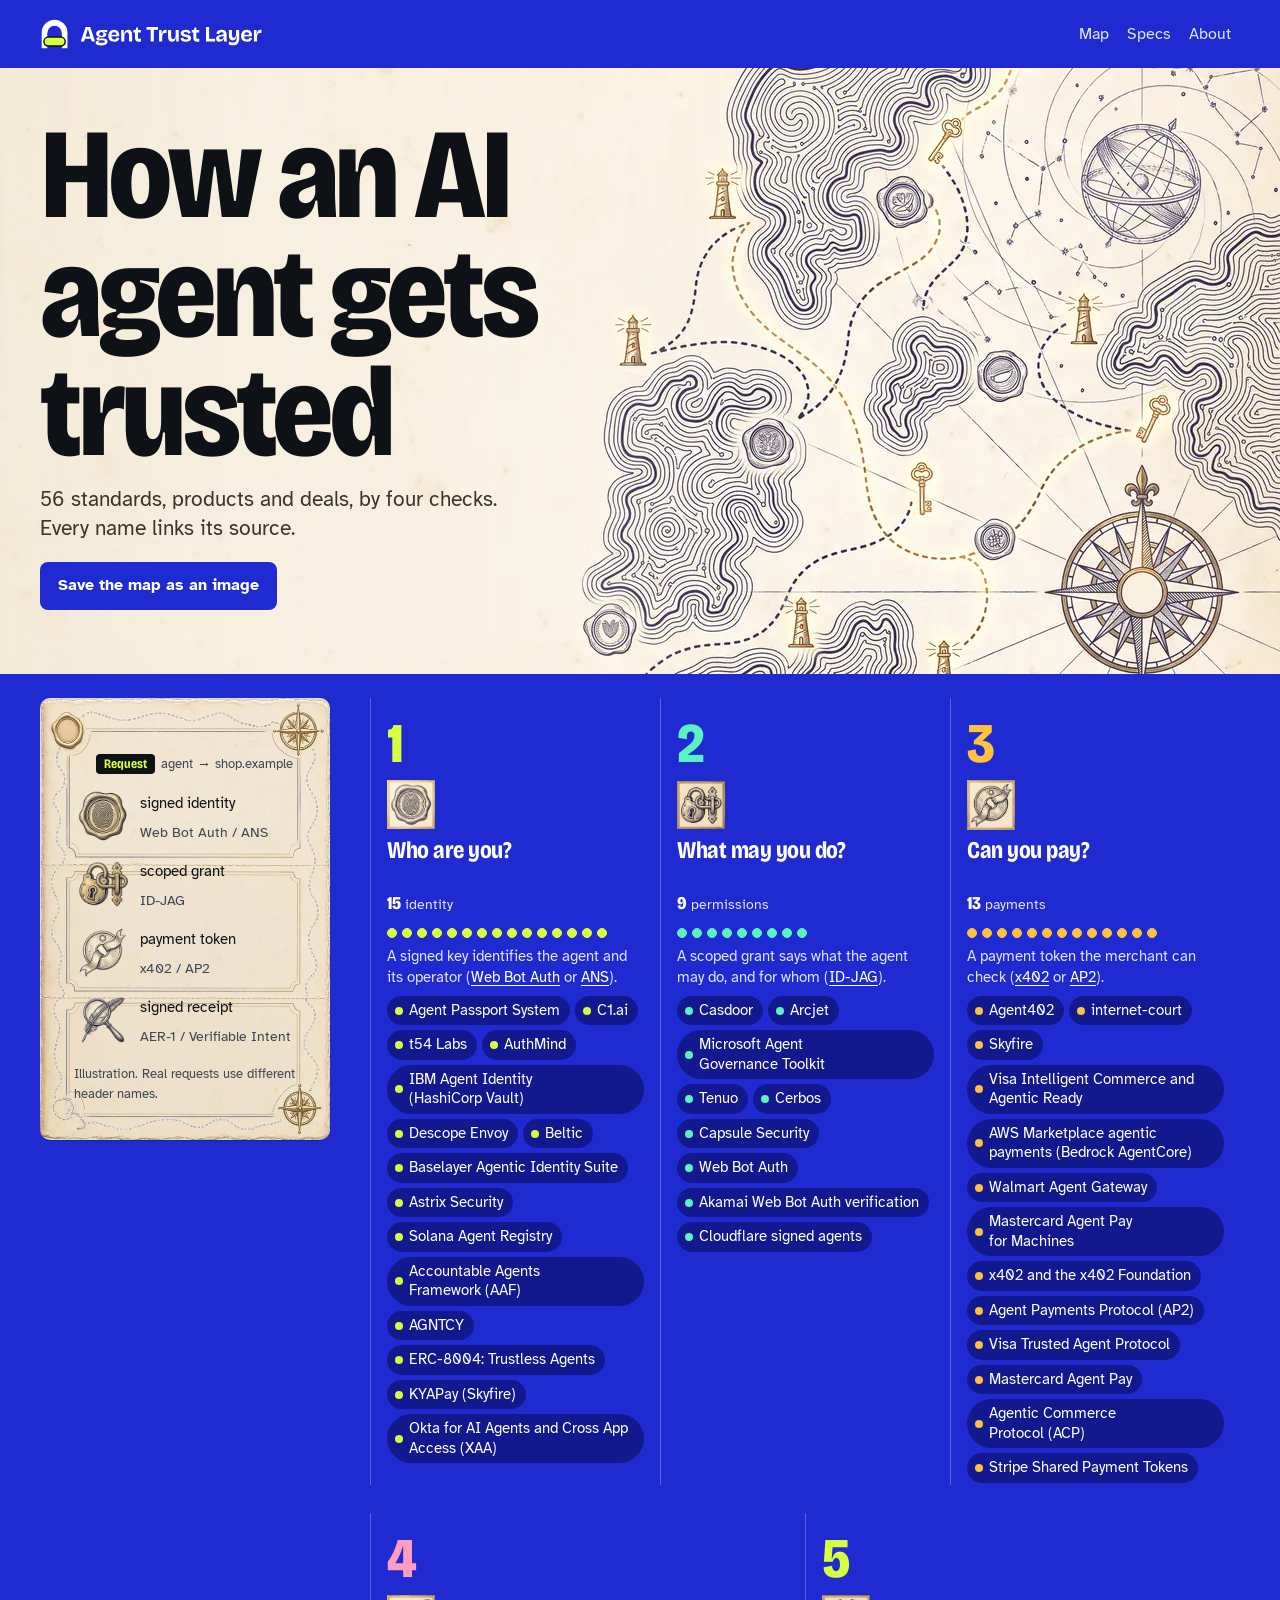
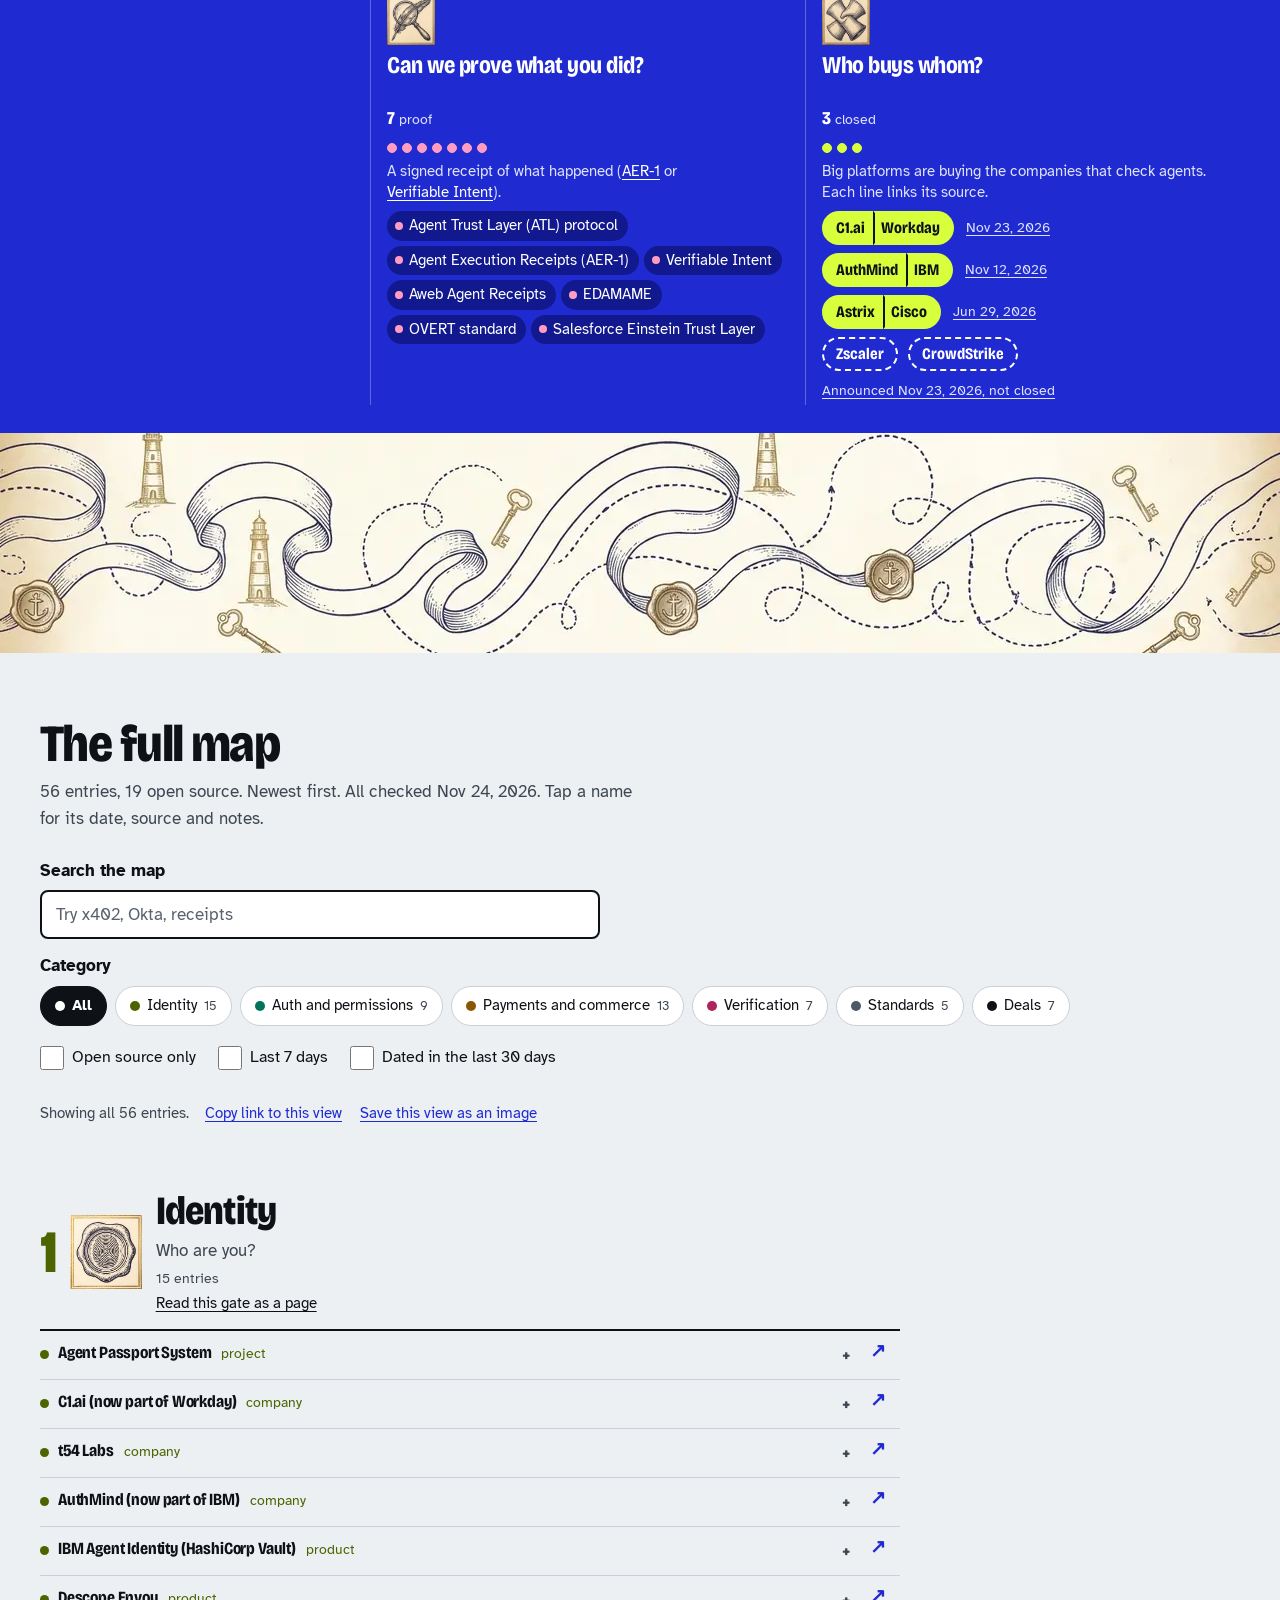
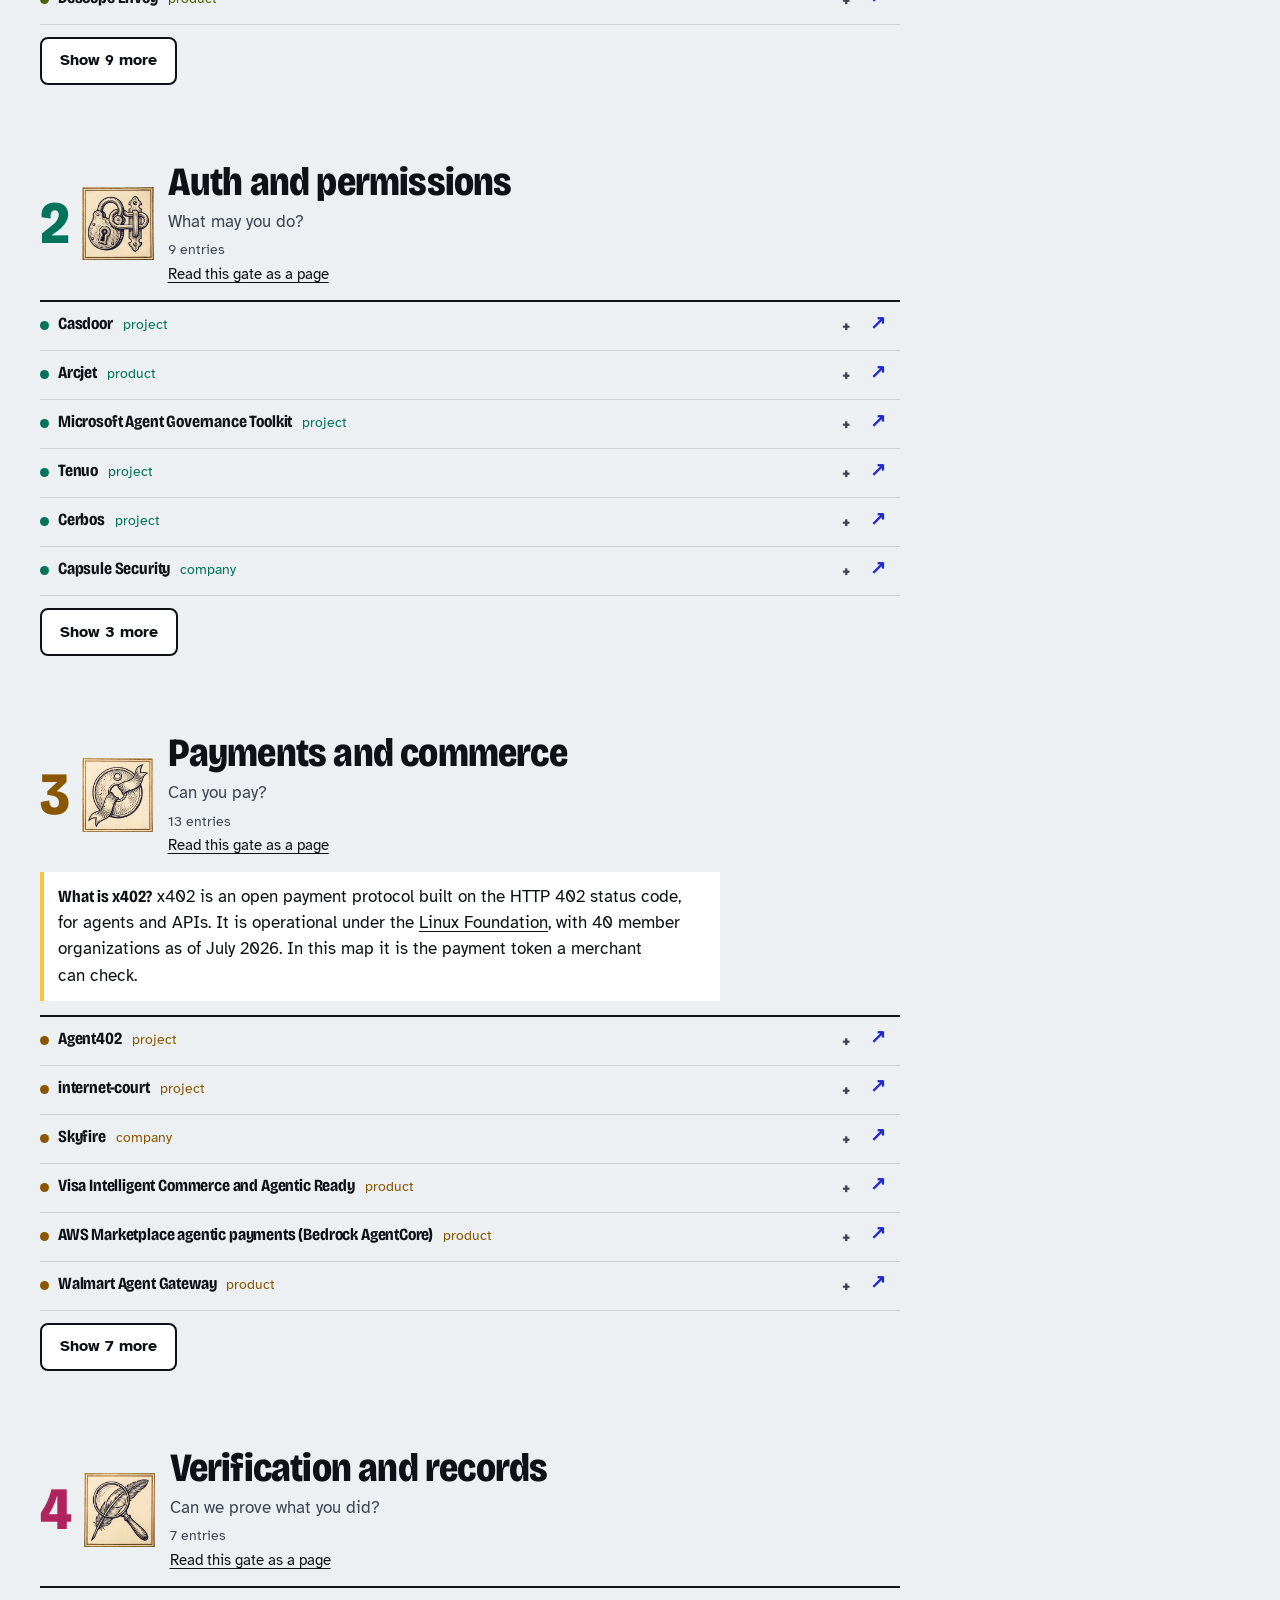
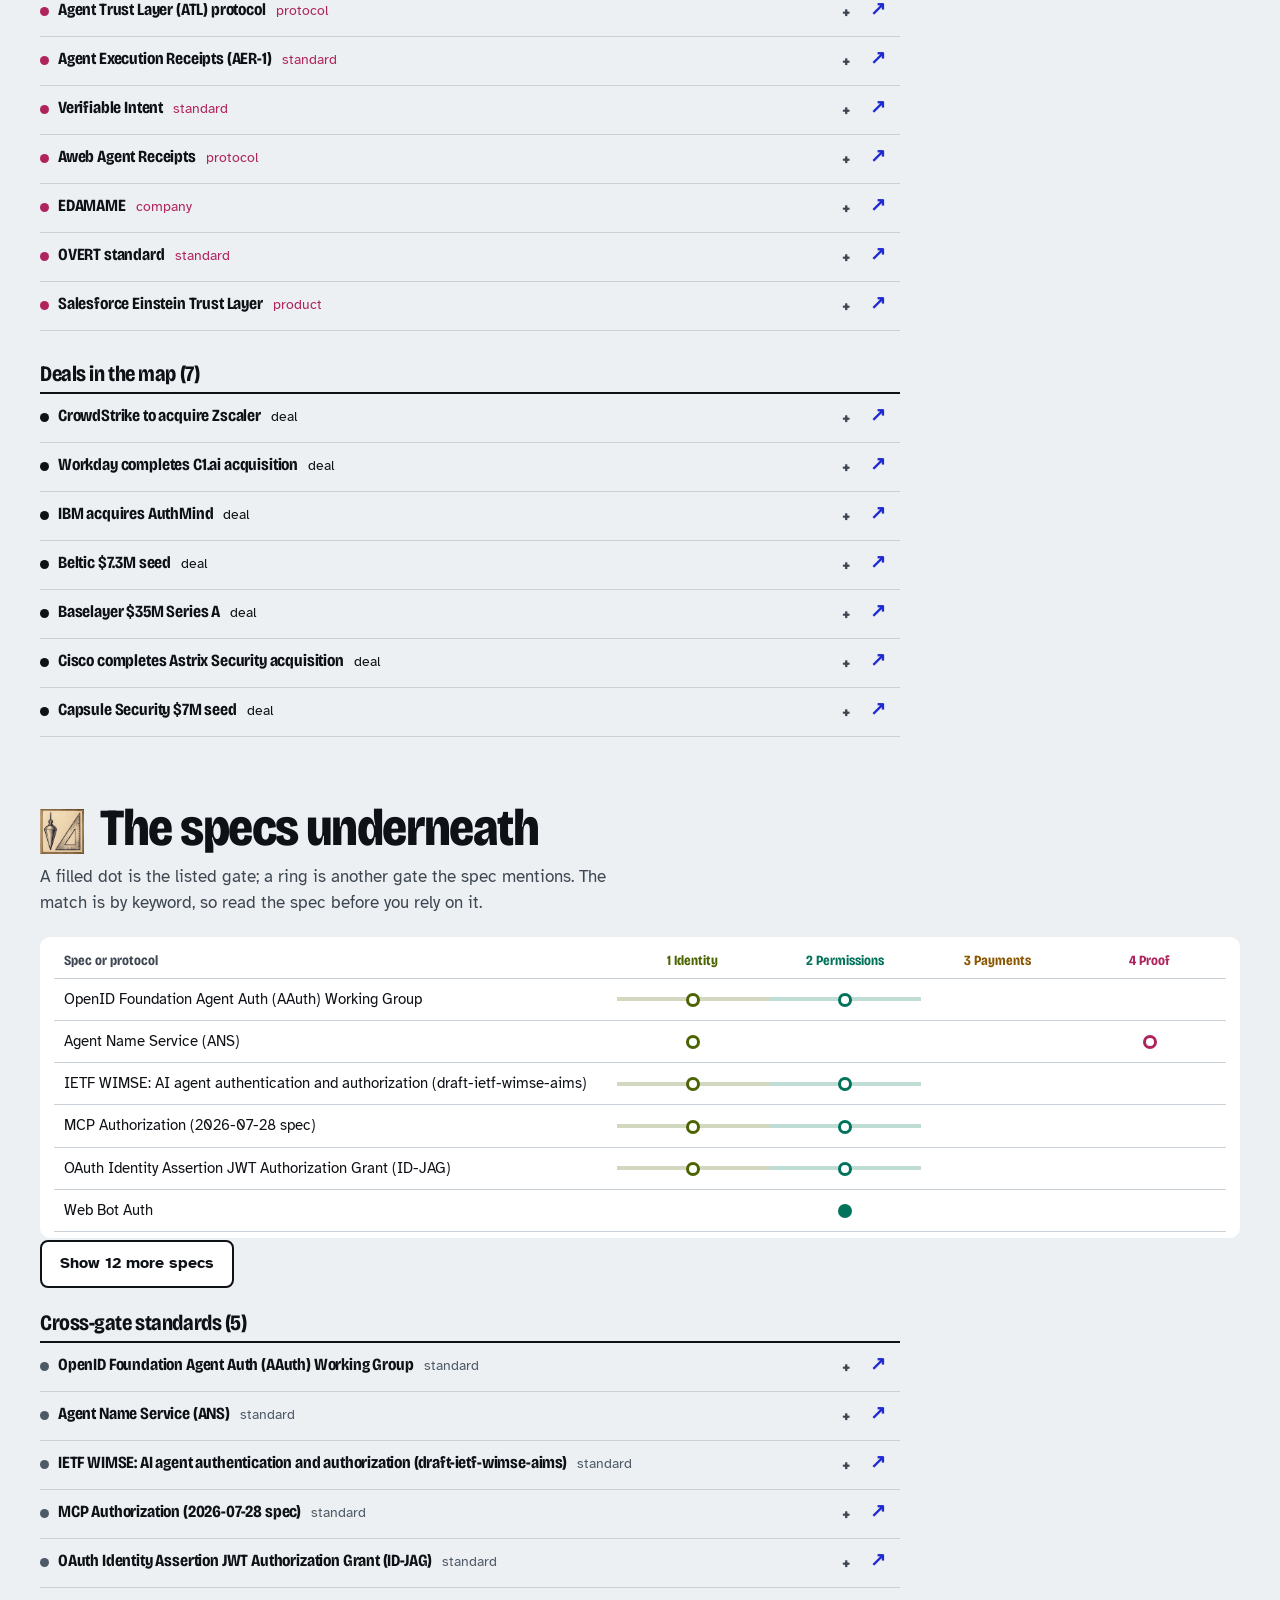
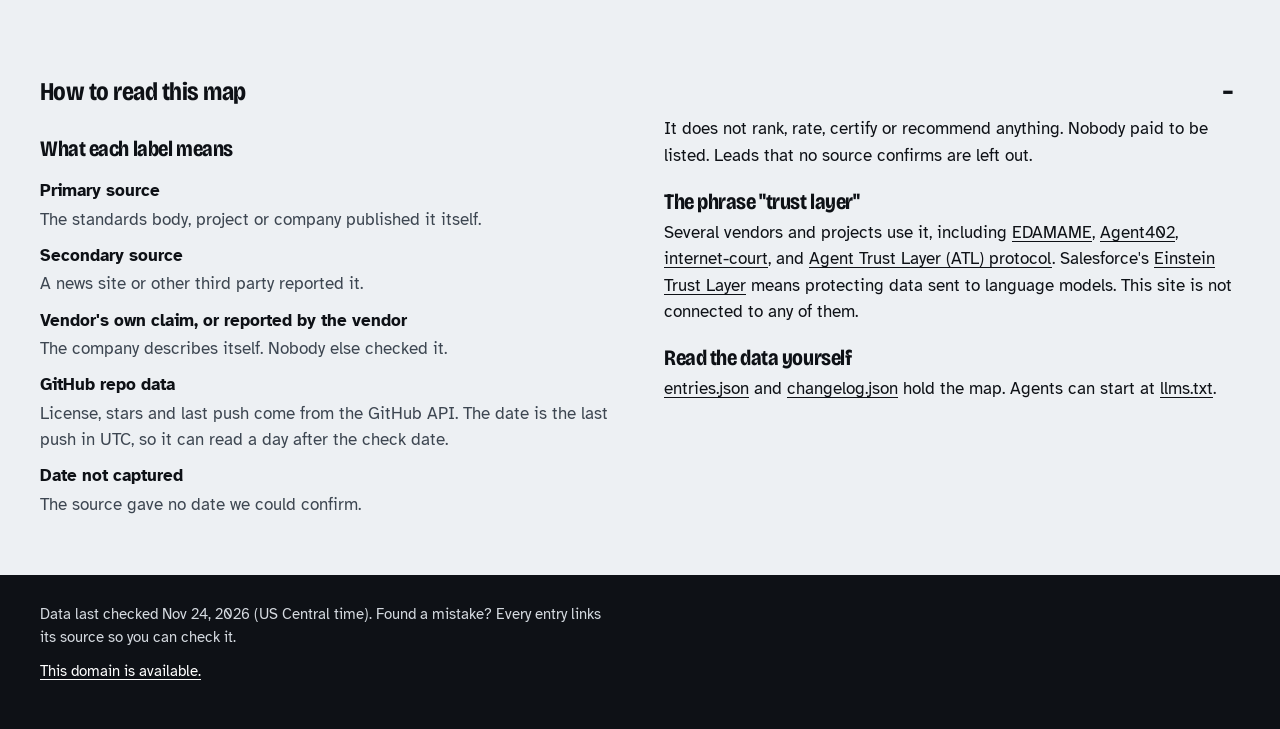
==== commit 1ae933ac: "Shears CUT 6:46 PM CT: shorten the dek to 12 words (fold prose 45 to 39 at 390) and raise nav, brand" ====
--- a/docs/index.html
+++ b/docs/index.html
@@ -38,7 +38,7 @@
 <img class="intro-art" src="img/hero.webp" srcset="img/hero-800.webp 800w, img/hero.webp 1280w, img/hero-1920.webp 1920w" sizes="100vw" width="1280" height="714" alt="Antique star-and-sea chart with islands of contour lines, brass keys, wax seals and lighthouses linked by dotted and gold routes, an armillary sphere and compass rose at right." fetchpriority="high" decoding="async">
 <div class="wrap intro-copy">
 <h1>How an AI agent gets trusted</h1>
-<p class="dek">56 standards, products and deals, sorted by the four checks an agent's request meets. Every name links its source.</p>
+<p class="dek">56 standards, products and deals, by four checks. Every name links its source.</p>
 <p class="hero-cta"><button type="button" class="cardbtn js-card" data-scope="all">Save the map as an image</button></p>
 </div>
 </div>
--- a/docs/style.css
+++ b/docs/style.css
@@ -31,15 +31,15 @@
 .vh { position: absolute; width: 1px; height: 1px; overflow: hidden; clip: rect(0 0 0 0); white-space: nowrap; }
 .skip { position: absolute; left: -999px; top: 8px; background: #fff; padding: 8px 12px; z-index: 10; }
 .skip:focus { left: 8px; }
-.linkbtn { font: inherit; color: var(--signal); background: none; border: 0; padding: 4px 2px; min-height: 32px; text-decoration: underline; text-underline-offset: 3px; cursor: pointer; }
+.linkbtn { font: inherit; color: var(--signal); background: none; border: 0; padding: 12px 2px; min-height: 48px; text-decoration: underline; text-underline-offset: 3px; cursor: pointer; }
 
 /* ================= hero ================= */
 .hero { background: var(--signal); color: var(--on-signal); }
 .bar { display: flex; justify-content: space-between; align-items: center; gap: 12px; padding-top: 10px; padding-bottom: 10px; }
-.brand { font: 700 18px/1 var(--display); text-decoration: none; letter-spacing: -0.01em; padding: 8px 0; display: inline-flex; align-items: center; gap: 9px; }
+.brand { font: 700 18px/1 var(--display); text-decoration: none; letter-spacing: -0.01em; padding: 8px 0; min-height: 48px; display: inline-flex; align-items: center; gap: 9px; }
 .brand::before { content: ""; width: 22px; height: 11px; border-radius: 6px; background: var(--lime); }
 .navlinks { display: flex; }
-.navlinks a { font-size: 16px; text-decoration: none; padding: 8px 9px; color: var(--on-signal-2); }
+.navlinks a { font-size: 16px; text-decoration: none; padding: 8px 9px; min-height: 48px; display: inline-flex; align-items: center; color: var(--on-signal-2); }
 .navlinks a:hover { color: #fff; text-decoration: underline; }
 .intro { padding-top: 14px; padding-bottom: 14px; }
 .intro h1 { font-size: clamp(40px, 10.4vw, 128px); font-weight: 800; letter-spacing: -0.04em; line-height: 0.93; max-width: 11ch; }
@@ -175,7 +175,7 @@
 .more-wrap { margin: -12px 0 24px; }
 .more-wrap[hidden] { display: none; }
 .more-wrap:has(+ .tape) { margin: 0 0 14px; }
-.more { font: 700 16px/1.2 var(--text); color: var(--ink); background: var(--white); border: 2px solid var(--ink); border-radius: 8px; padding: 10px 18px; min-height: 44px; cursor: pointer; }
+.more { font: 700 16px/1.2 var(--text); color: var(--ink); background: var(--white); border: 2px solid var(--ink); border-radius: 8px; padding: 10px 18px; min-height: 48px; cursor: pointer; }
 .more:hover { background: #dfe4ff; }
 html:not(.js) .more-wrap { display: none; }
 .entry details[open] summary::after { content: "−"; }
@@ -299,7 +299,7 @@
 
 /* === share card buttons (wow pass) === */
 .hero-cta { margin: 18px 0 0; }
-.cardbtn { font: 700 16px/1.2 var(--text); color: #fff; background: var(--signal); border: 0; border-radius: 8px; padding: 12px 18px; min-height: 44px; cursor: pointer; }
+.cardbtn { font: 700 16px/1.2 var(--text); color: #fff; background: var(--signal); border: 0; border-radius: 8px; padding: 12px 18px; min-height: 48px; cursor: pointer; }
 .cardbtn:hover { background: var(--signal-2); }
 .cardbtn:disabled { cursor: progress; }
 html:not(.js) .js-card { display: none; }
@@ -372,7 +372,7 @@
 .g-names { display: none; }
 .merges li:nth-child(n+4):not(.pending) { display: none; }
 .g-jump { margin: 8px 0 4px; font-size: 15px; }
-.g-jump a { color: #fff; display: inline-block; padding: 12px 0; min-height: 24px; }
+.g-jump a { color: #fff; display: inline-block; padding: 12px 0; min-height: 48px; }
 .about-d > summary { cursor: pointer; list-style: none; display: flex; align-items: center; gap: 10px; min-height: 48px; }
 .about-d > summary::-webkit-details-marker { display: none; }
 .about-d > summary h2 { margin: 0; }
